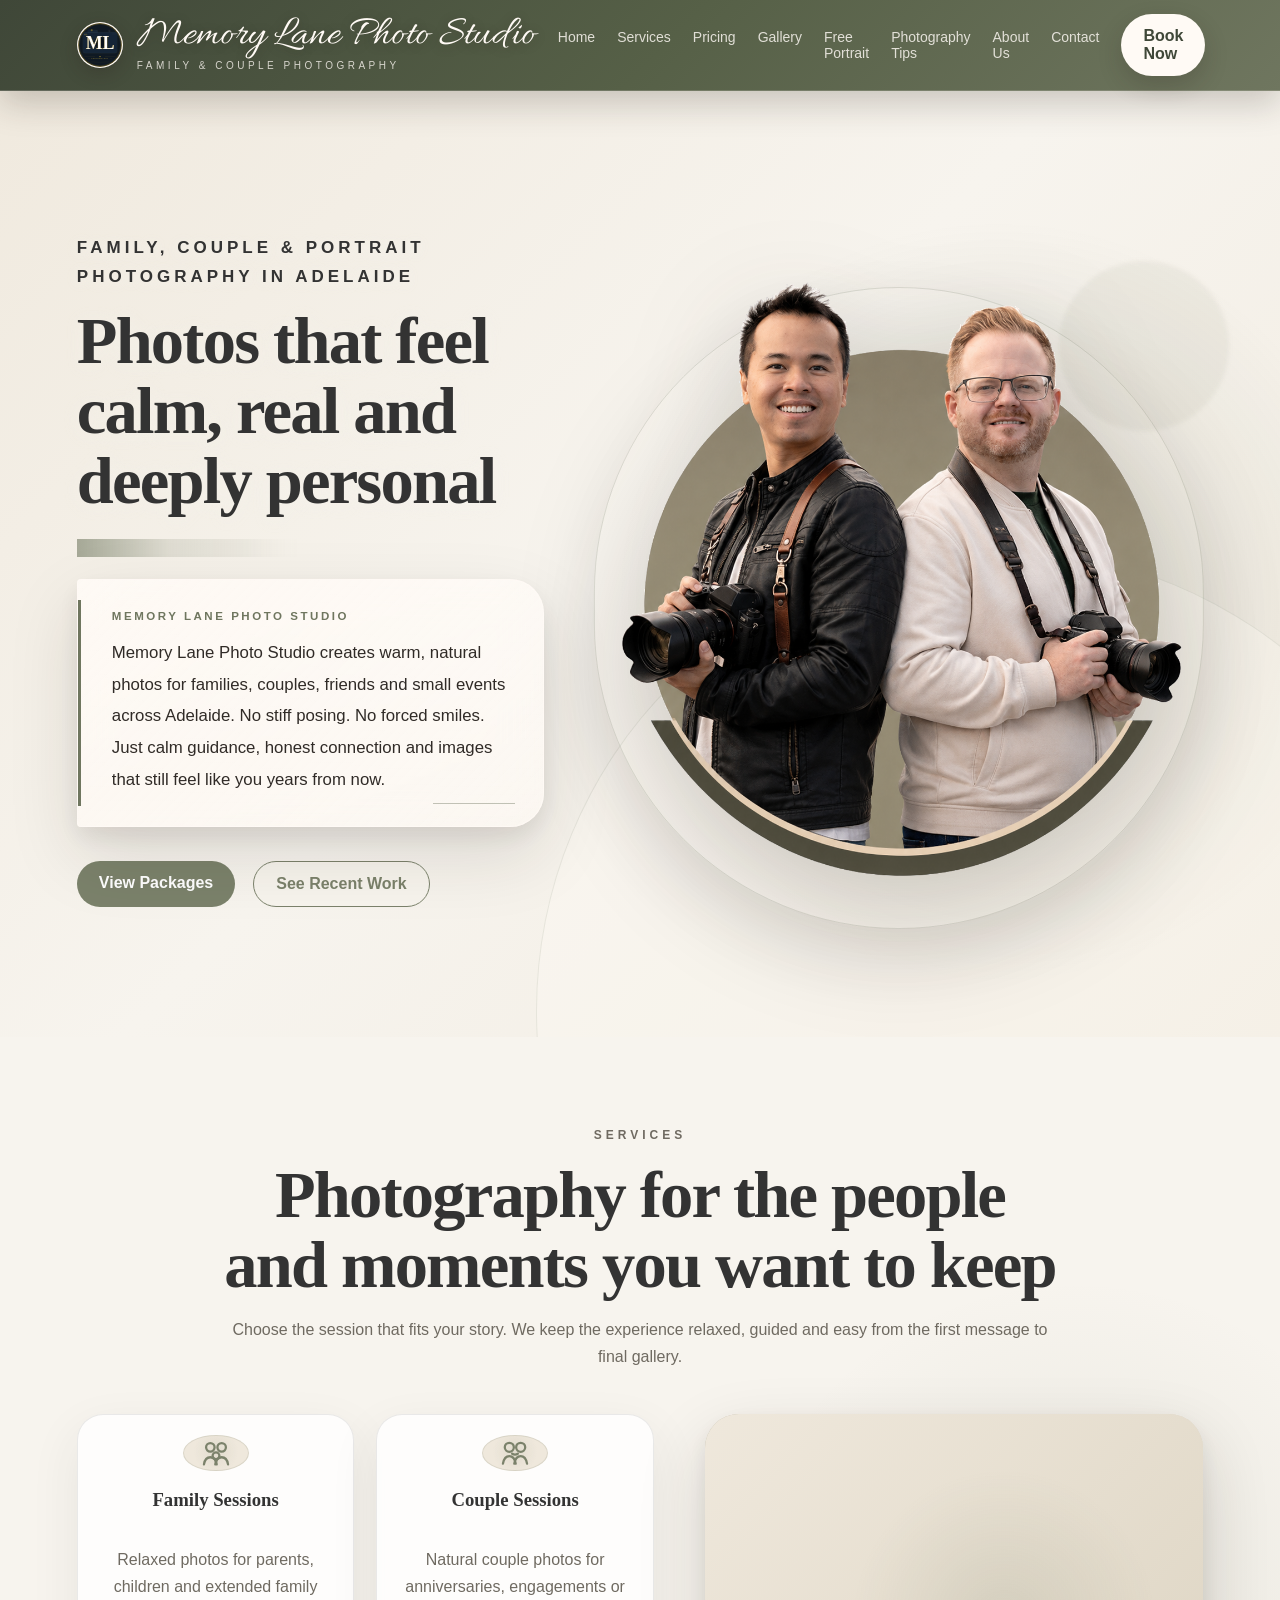
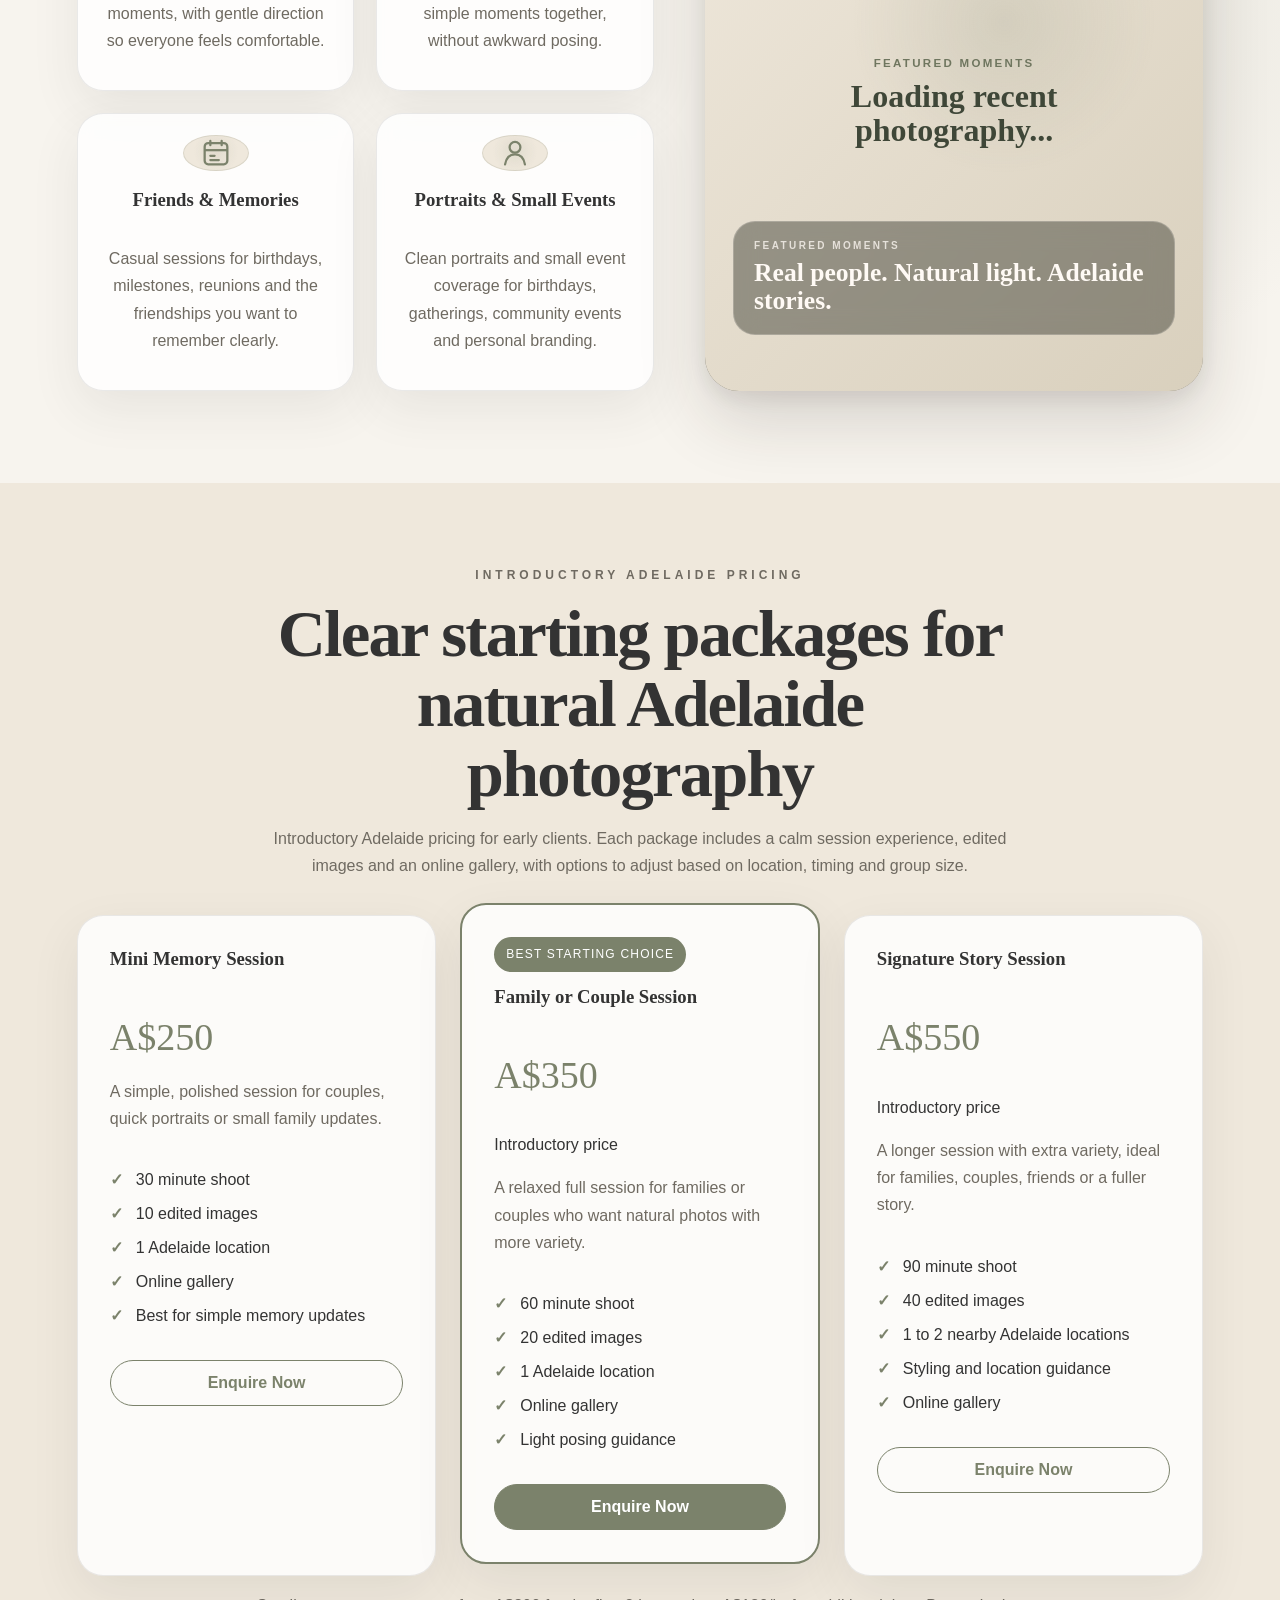
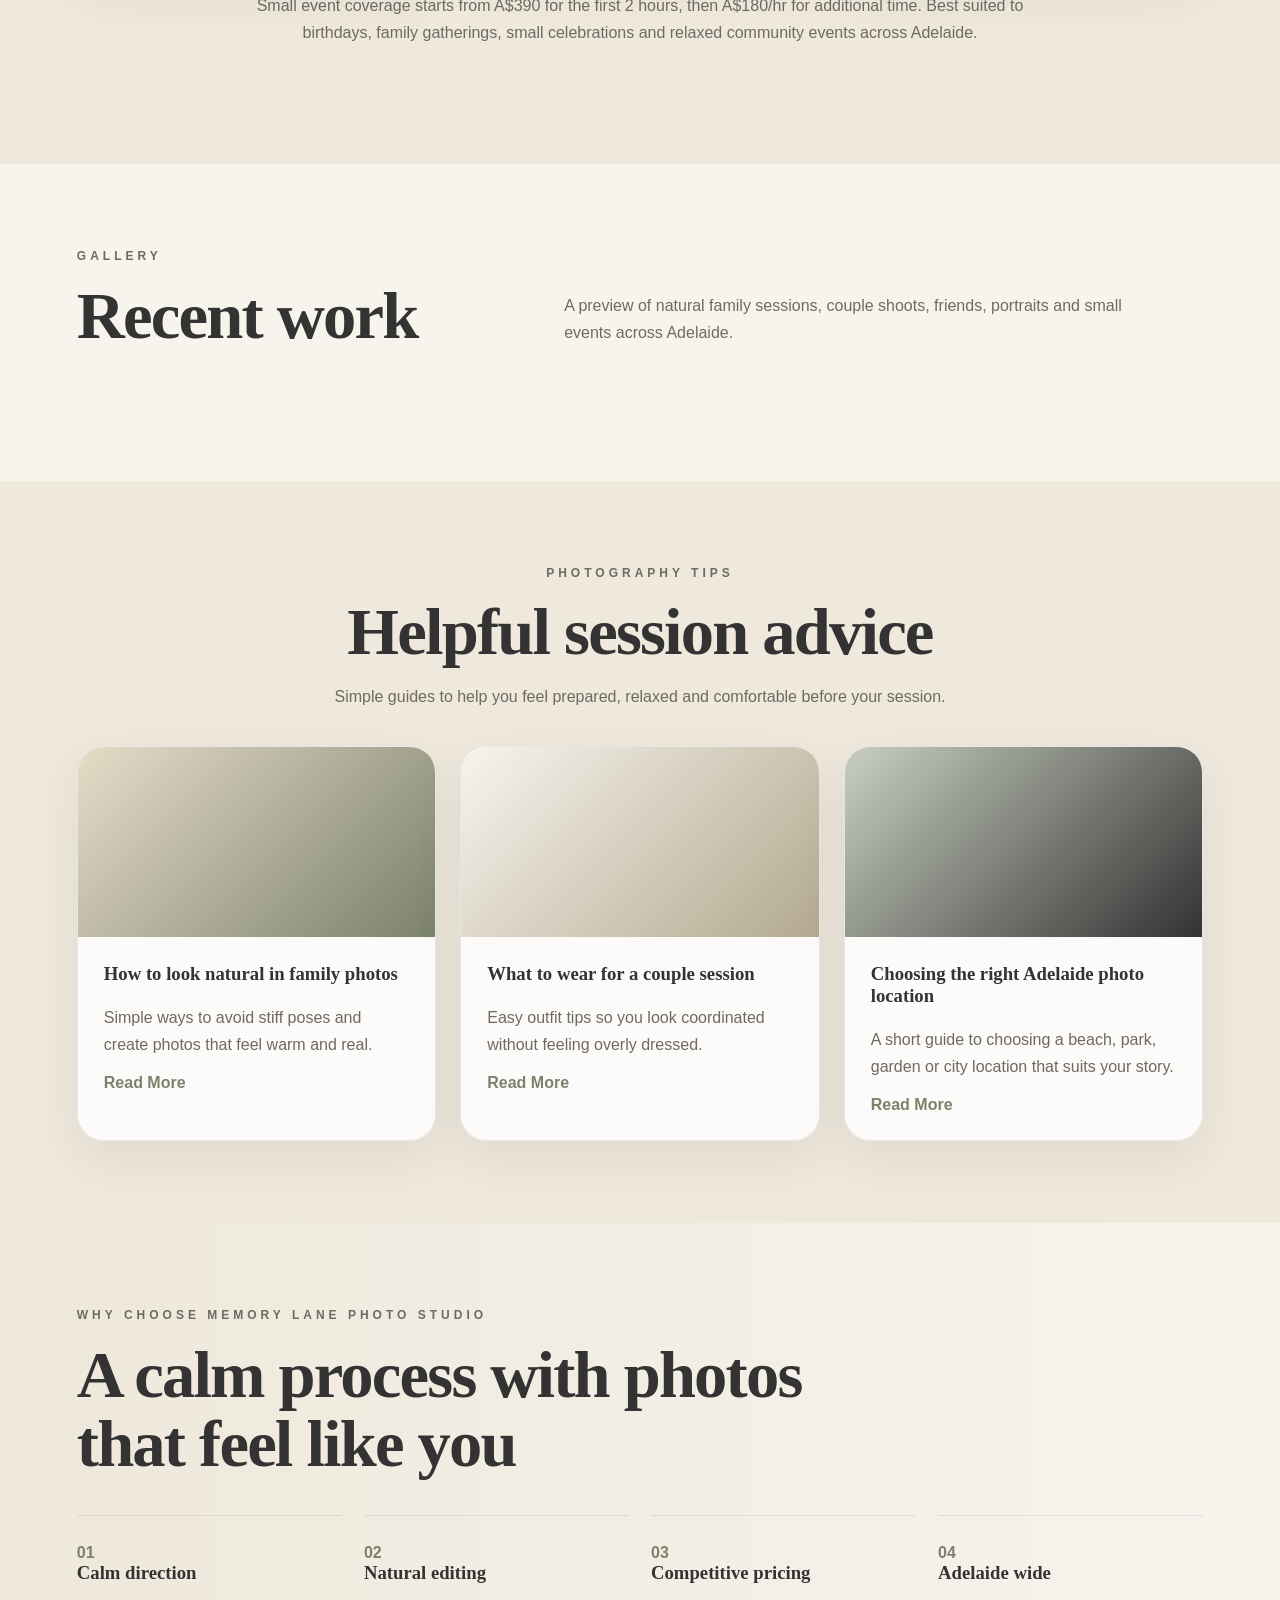
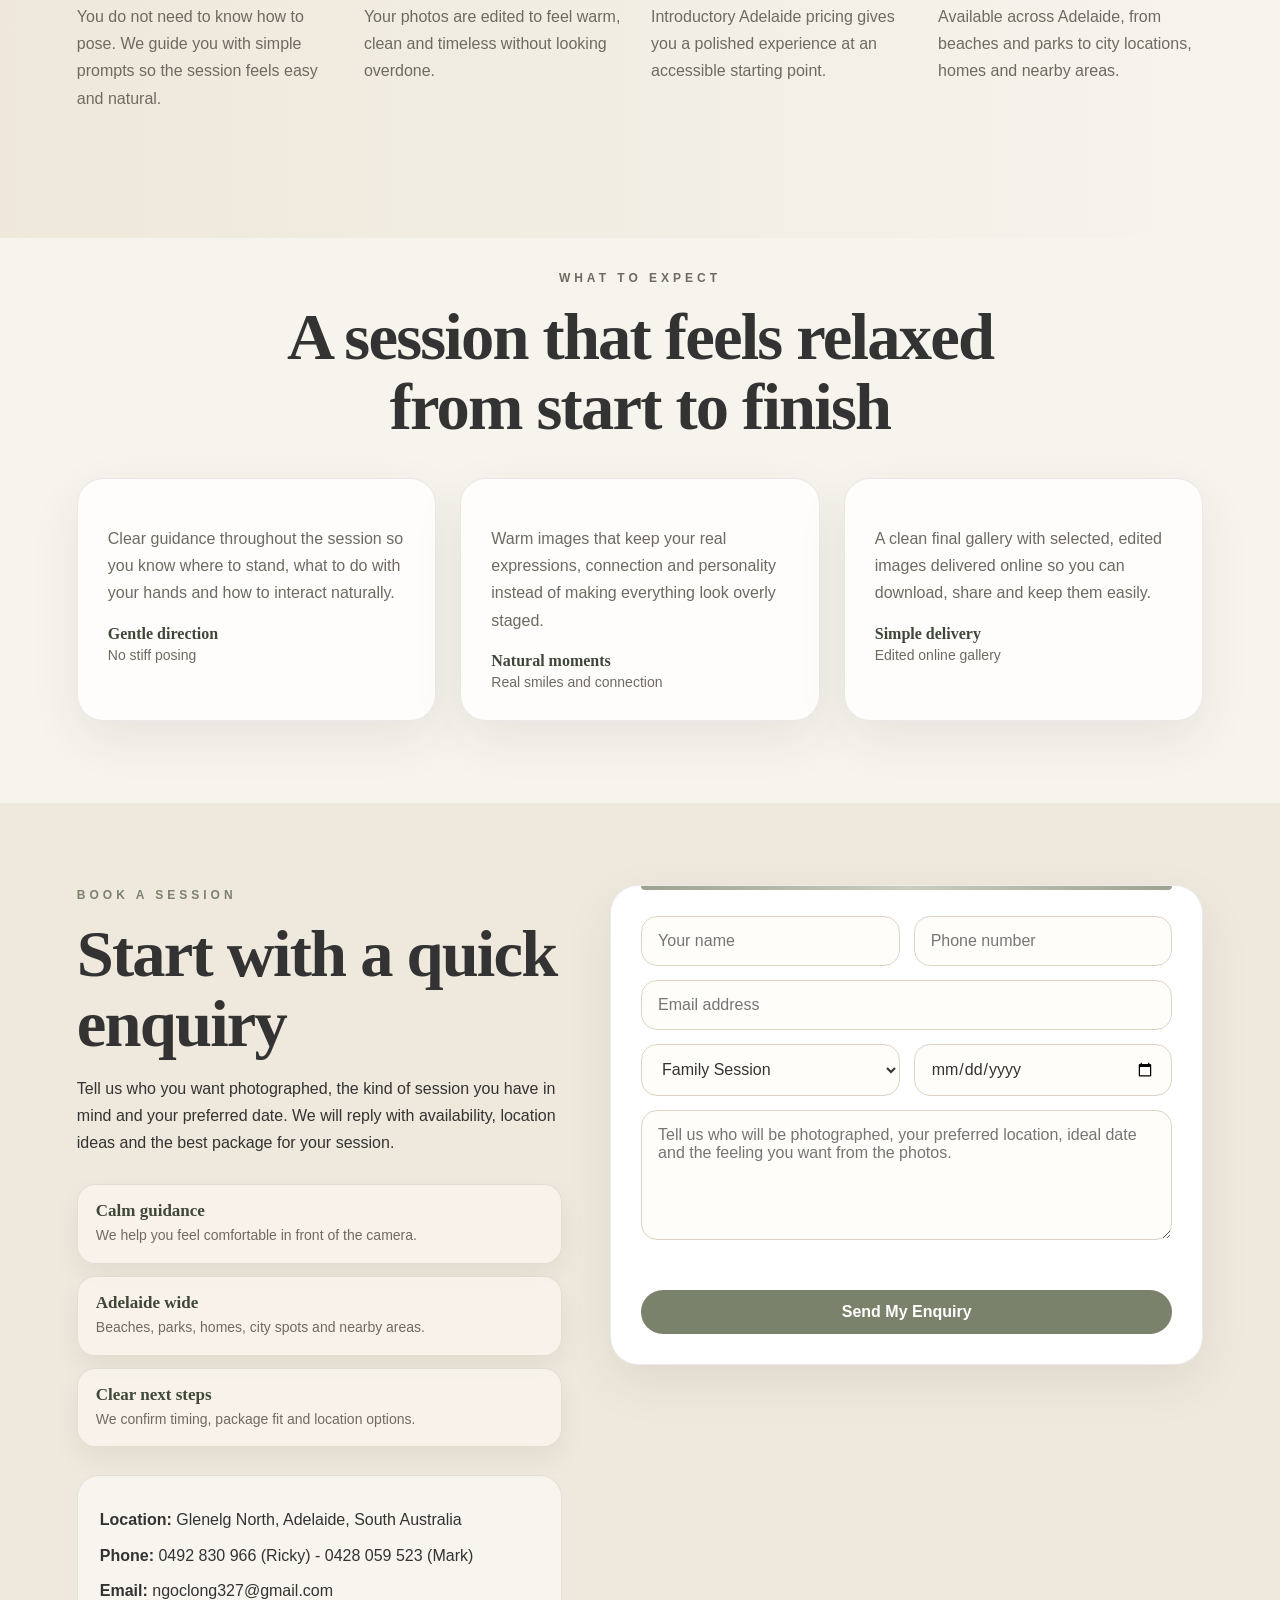
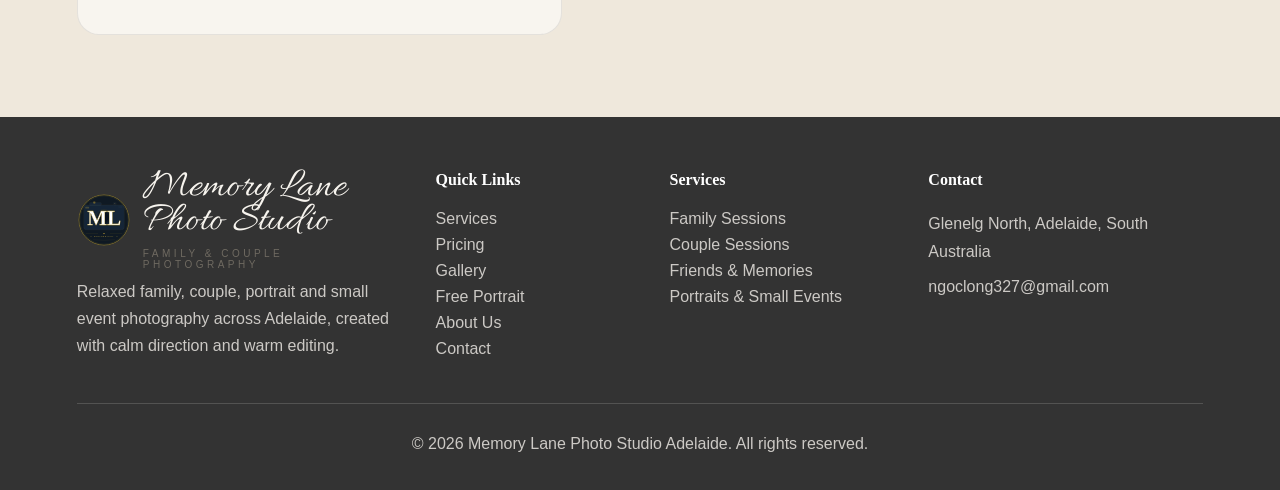
==== index.html @ f37acff5 "Compact free portrait session cards" ====
<!DOCTYPE html>
<html lang="en">
<head>
  <meta charset="UTF-8">
  <meta name="viewport" content="width=device-width, initial-scale=1.0">

  <title>Memory Lane Photo Studio | Family, Couple & Portrait Photography Adelaide</title>
  <meta name="description" content="Memory Lane Photo Studio offers relaxed family, couple, portrait and small event photography across Adelaide, with calm direction, warm editing and clear introductory pricing.">
  <link rel="canonical" href="https://memorylaneadelaide.com/">

  <link rel="icon" type="image/png" href="assets/brand/favicon.png">
  <link rel="apple-touch-icon" href="assets/brand/favicon.png">

  <meta property="og:site_name" content="Memory Lane Photo Studio">
  <meta property="og:title" content="Memory Lane Photo Studio | Family, Couple & Portrait Photography Adelaide">
  <meta property="og:description" content="Relaxed family, couple, portrait and small event photography across Adelaide with calm direction and warm, timeless editing.">
  <meta property="og:type" content="website">
  <meta property="og:url" content="https://memorylaneadelaide.com/">
  <meta property="og:image" content="https://memorylaneadelaide.com/assets/brand/og-image-memory-lane-adelaide.png">
  <meta property="og:image:secure_url" content="https://memorylaneadelaide.com/assets/brand/og-image-memory-lane-adelaide.png">
  <meta property="og:image:type" content="image/png">
  <meta property="og:image:width" content="1200">
  <meta property="og:image:height" content="630">
  <meta property="og:image:alt" content="Memory Lane Photo Studio social preview image">

  <meta name="twitter:card" content="summary_large_image">
  <meta name="twitter:title" content="Memory Lane Photo Studio | Family, Couple & Portrait Photography Adelaide">
  <meta name="twitter:description" content="Relaxed family, couple, portrait and small event photography across Adelaide with calm direction and warm, timeless editing.">
  <meta name="twitter:image" content="https://memorylaneadelaide.com/assets/brand/og-image-memory-lane-adelaide.png">
  <meta name="twitter:image:alt" content="Memory Lane Photo Studio social preview image">


  <script type="application/ld+json">
  {
    "@context": "https://schema.org",
    "@type": "LocalBusiness",
    "name": "Memory Lane Photo Studio",
    "url": "https://memorylaneadelaide.com/",
    "image": "https://memorylaneadelaide.com/assets/brand/og-image-memory-lane-adelaide.png",
    "description": "Relaxed family, couple, portrait and small event photography across Adelaide, South Australia.",
    "areaServed": "Adelaide, South Australia",
    "email": "ngoclong327@gmail.com",
    "telephone": ["+61492830966", "+61428059523"],
    "priceRange": "A$250-A$550"
  }
  </script>

  <link rel="preconnect" href="https://fonts.googleapis.com">
  <link rel="preconnect" href="https://fonts.gstatic.com" crossorigin>
  <link href="https://fonts.googleapis.com/css2?family=Allura&display=swap" rel="stylesheet">
  <link rel="stylesheet" href="css/style.css?v=20260624-free-session-list">
</head>
<body>

  <header class="site-header">
    <a href="#home" class="logo">
      <img class="logo-image" src="assets/logo/ml-logo-icon.svg" alt="Memory Lane Photo Studio logo">
      <div>
        <strong>Memory Lane Photo Studio</strong>
        <span>Family & Couple Photography</span>
      </div>
    </a>

    <nav class="nav-menu" aria-label="Primary navigation">
      <a href="#home">Home</a>
      <a href="#services">Services</a>
      <a href="#pricing">Pricing</a>
      <a href="#gallery">Gallery</a>
      <a href="freeportrait.html">Free Portrait</a>
      <a href="#tips">Photography Tips</a>
      <a href="aboutus.html">About Us</a>
      <a href="#contact">Contact</a>
    </nav>

    <a class="nav-button" href="#contact">Book Now</a>

    <button class="mobile-menu-toggle" type="button" aria-label="Open menu" aria-controls="mobileMenu" aria-expanded="false">
      <span></span>
      <span></span>
      <span></span>
    </button>

    <nav id="mobileMenu" class="mobile-menu-panel" aria-label="Mobile navigation" hidden>
      <a href="#home">Home</a>
      <a href="#services">Services</a>
      <a href="#pricing">Pricing</a>
      <a href="#gallery">Gallery</a>
      <a href="freeportrait.html">Free Portrait</a>
      <a href="#tips">Photography Tips</a>
      <a href="aboutus.html">About Us</a>
      <a href="#contact">Contact / Book Now</a>
    </nav>
  </header>

  <main>
    <section id="home" class="hero hero-static">
      <div class="hero-content">
        <p class="eyebrow">Family, couple & portrait photography in Adelaide</p>
        <h1>Photos that feel calm, real and deeply personal</h1>

        <div class="hero-divider"></div>

        <aside class="hero-editorial-note">
          <span class="hero-editorial-kicker">Memory Lane Photo Studio</span>

          <p>
            Memory Lane Photo Studio creates warm, natural photos for families, couples, friends and small events across Adelaide. No stiff posing. No forced smiles. Just calm guidance, honest connection and images that still feel like you years from now.
          </p>
        </aside>

        <div class="hero-buttons">
          <a href="#pricing" class="primary-button">View Packages</a>
          <a href="#gallery" class="secondary-button">See Recent Work</a>
        </div>
      </div>

      <div class="hero-static-visual" aria-label="Memory Lane Photo Studio photographers">
        <img src="assets/images/hero-photographer-duo.png" alt="Memory Lane Photo Studio photographers in Adelaide">
      </div>
    </section>

    <section id="services" class="section services-section services-showcase-section">
      <div class="section-heading centre services-main-heading">
        <p class="eyebrow">Services</p>
        <h2>Photography for the people and moments you want to keep</h2>
        <p>
          Choose the session that fits your story. We keep the experience relaxed, guided and easy from the first message to final gallery.
        </p>
      </div>

      <div class="services-showcase-layout">
        <div class="card-grid service-card-grid">
          <article class="service-card">
            <div class="icon-circle">👨‍👩‍👧</div>
            <h3>Family Sessions</h3>
            <p>Relaxed photos for parents, children and extended family moments, with gentle direction so everyone feels comfortable.</p>
          </article>

          <article class="service-card">
            <div class="icon-circle">♡</div>
            <h3>Couple Sessions</h3>
            <p>Natural couple photos for anniversaries, engagements or simple moments together, without awkward posing.</p>
          </article>

          <article class="service-card">
            <div class="icon-circle">🤝</div>
            <h3>Friends & Memories</h3>
            <p>Casual sessions for birthdays, milestones, reunions and the friendships you want to remember clearly.</p>
          </article>

          <article class="service-card">
            <div class="icon-circle">👤</div>
            <h3>Portraits & Small Events</h3>
            <p>Clean portraits and small event coverage for birthdays, gatherings, community events and personal branding.</p>
          </article>
        </div>

        <aside class="services-photo-showcase" aria-label="Featured photography slideshow">
          <div id="servicesHeroSlider" class="services-hero-slider" data-services-carousel="true">
            <div class="services-hero-loading">
              <span>Featured Moments</span>
              <strong>Loading recent photography...</strong>
            </div>
          </div>

          <div class="services-showcase-label">
            <span>Featured Moments</span>
            <strong>Real people. Natural light. Adelaide stories.</strong>
          </div>
        </aside>
      </div>
    </section>

    <section id="pricing" class="section section-alt">
      <div class="section-heading centre">
        <p class="eyebrow">Introductory Adelaide pricing</p>
        <h2>Clear starting packages for natural Adelaide photography</h2>
        <p>
          Introductory Adelaide pricing for early clients. Each package includes a calm session experience, edited images and an online gallery, with options to adjust based on location, timing and group size.
        </p>
      </div>

      <div class="card-grid three-columns pricing-grid">
        <article class="price-card">
          <h3>Mini Memory Session</h3>
          <p class="price">A$250</p>
          <p class="price-note">A simple, polished session for couples, quick portraits or small family updates.</p>

          <ul>
            <li>30 minute shoot</li>
            <li>10 edited images</li>
            <li>1 Adelaide location</li>
            <li>Online gallery</li>
            <li>Best for simple memory updates</li>
          </ul>

          <a href="#contact" class="card-button">Enquire Now</a>
        </article>

        <article class="price-card featured">
          <p class="badge">Best Starting Choice</p>
          <h3>Family or Couple Session</h3>
          <p class="price">A$350</p>
          <p class="price-subline">Introductory price</p>
          <p class="price-note">A relaxed full session for families or couples who want natural photos with more variety.</p>

          <ul>
            <li>60 minute shoot</li>
            <li>20 edited images</li>
            <li>1 Adelaide location</li>
            <li>Online gallery</li>
            <li>Light posing guidance</li>
          </ul>

          <a href="#contact" class="card-button filled">Enquire Now</a>
        </article>

        <article class="price-card">
          <h3>Signature Story Session</h3>
          <p class="price">A$550</p>
          <p class="price-subline">Introductory price</p>
          <p class="price-note">A longer session with extra variety, ideal for families, couples, friends or a fuller story.</p>

          <ul>
            <li>90 minute shoot</li>
            <li>40 edited images</li>
            <li>1 to 2 nearby Adelaide locations</li>
            <li>Styling and location guidance</li>
            <li>Online gallery</li>
          </ul>

          <a href="#contact" class="card-button">Enquire Now</a>
        </article>
      </div>

      <div class="section-heading centre pricing-note-block">
        <p>
          Small event coverage starts from A$390 for the first 2 hours, then A$180/hr for additional time. Best suited to birthdays, family gatherings, small celebrations and relaxed community events across Adelaide.
        </p>
      </div>
    </section>

    <section id="gallery" class="section">
      <div class="split-heading">
        <div>
          <p class="eyebrow">Gallery</p>
          <h2>Recent work</h2>
        </div>

        <p>
          A preview of natural family sessions, couple shoots, friends, portraits and small events across Adelaide.
        </p>
      </div>

      <div id="galleryGrid" class="gallery-grid"></div>
    </section>

    <section id="tips" class="section section-alt">
      <div class="section-heading centre">
        <p class="eyebrow">Photography Tips</p>
        <h2>Helpful session advice</h2>
        <p>
          Simple guides to help you feel prepared, relaxed and comfortable before your session.
        </p>
      </div>

      <div id="tipsGrid" class="card-grid three-columns">
        <article class="tip-card">
          <div class="tip-image posing"></div>
          <div class="tip-content">
            <h3>How to look natural in family photos</h3>
            <p>Simple ways to avoid stiff poses and create photos that feel warm and real.</p>
            <a href="#tips">Read More</a>
          </div>
        </article>

        <article class="tip-card">
          <div class="tip-image prep"></div>
          <div class="tip-content">
            <h3>What to wear for a couple session</h3>
            <p>Easy outfit tips so you look coordinated without feeling overly dressed.</p>
            <a href="#tips">Read More</a>
          </div>
        </article>

        <article class="tip-card">
          <div class="tip-image event-tip"></div>
          <div class="tip-content">
            <h3>Choosing the right Adelaide photo location</h3>
            <p>A short guide to choosing a beach, park, garden or city location that suits your story.</p>
            <a href="#tips">Read More</a>
          </div>
        </article>
      </div>
    </section>

    <section id="about" class="section why-section">
      <div class="section-heading">
        <p class="eyebrow">Why Choose Memory Lane Photo Studio</p>
        <h2>A calm process with photos that feel like you</h2>
      </div>

      <div class="why-grid">
        <article>
          <span>01</span>
          <h3>Calm direction</h3>
          <p>You do not need to know how to pose. We guide you with simple prompts so the session feels easy and natural.</p>
        </article>

        <article>
          <span>02</span>
          <h3>Natural editing</h3>
          <p>Your photos are edited to feel warm, clean and timeless without looking overdone.</p>
        </article>

        <article>
          <span>03</span>
          <h3>Competitive pricing</h3>
          <p>Introductory Adelaide pricing gives you a polished experience at an accessible starting point.</p>
        </article>

        <article>
          <span>04</span>
          <h3>Adelaide wide</h3>
          <p>Available across Adelaide, from beaches and parks to city locations, homes and nearby areas.</p>
        </article>
      </div>
    </section>

    <section class="section testimonials-section">
      <div class="section-heading centre">
        <p class="eyebrow">What to expect</p>
        <h2>A session that feels relaxed from start to finish</h2>
      </div>

      <div class="card-grid three-columns">
        <article class="testimonial-card">
          <p>Clear guidance throughout the session so you know where to stand, what to do with your hands and how to interact naturally.</p>
          <strong>Gentle direction</strong>
          <span>No stiff posing</span>
        </article>

        <article class="testimonial-card">
          <p>Warm images that keep your real expressions, connection and personality instead of making everything look overly staged.</p>
          <strong>Natural moments</strong>
          <span>Real smiles and connection</span>
        </article>

        <article class="testimonial-card">
          <p>A clean final gallery with selected, edited images delivered online so you can download, share and keep them easily.</p>
          <strong>Simple delivery</strong>
          <span>Edited online gallery</span>
        </article>
      </div>
    </section>

    <section id="contact" class="section contact-section">
      <div class="contact-copy">
        <p class="eyebrow">Book a session</p>
        <h2>Start with a quick enquiry</h2>
        <p>
          Tell us who you want photographed, the kind of session you have in mind and your preferred date. We will reply with availability, location ideas and the best package for your session.
        </p>

        <div class="contact-highlights" aria-label="Booking highlights">
          <div>
            <strong>Calm guidance</strong>
            <span>We help you feel comfortable in front of the camera.</span>
          </div>

          <div>
            <strong>Adelaide wide</strong>
            <span>Beaches, parks, homes, city spots and nearby areas.</span>
          </div>

          <div>
            <strong>Clear next steps</strong>
            <span>We confirm timing, package fit and location options.</span>
          </div>
        </div>

        <div class="contact-details">
          <p><strong>Location:</strong> Glenelg North, Adelaide, South Australia</p>
          <p><strong>Phone:</strong> 0492 830 966 (Ricky) - 0428 059 523 (Mark)</p>
          <p><strong>Email:</strong> ngoclong327@gmail.com</p>
        </div>
      </div>

      <form class="booking-form">
        <div class="form-row">
          <input type="text" placeholder="Your name">
          <input type="tel" placeholder="Phone number">
        </div>

        <input type="email" placeholder="Email address">

        <div class="form-row">
          <select id="bookingServiceSelect">
            <option>Family Session</option>
            <option>Couple Session</option>
            <option>Friends & Memories</option>
            <option>Portrait Session</option>
            <option>Small Event Coverage</option>
            <option value="Free Portrait Session" data-free-portrait-option disabled>Free Portrait Session (checking availability)</option>
          </select>

          <input type="date">
        </div>

        <textarea placeholder="Tell us who will be photographed, your preferred location, ideal date and the feeling you want from the photos."></textarea>

        <button type="submit">Send My Enquiry</button>
      </form>
    </section>
  </main>

  <footer class="site-footer">
    <div class="footer-grid">
      <div>
        <div class="footer-logo">
          <img class="logo-image footer-logo-image" src="assets/logo/ml-logo-icon.svg" alt="Memory Lane Photo Studio logo">
          <div>
            <strong>Memory Lane Photo Studio</strong>
            <span>Family & Couple Photography</span>
          </div>
        </div>
        <p>Relaxed family, couple, portrait and small event photography across Adelaide, created with calm direction and warm editing.</p>
      </div>

      <div>
        <h4>Quick Links</h4>
        <a href="#services">Services</a>
        <a href="#pricing">Pricing</a>
        <a href="#gallery">Gallery</a>
        <a href="freeportrait.html">Free Portrait</a>
        <a href="aboutus.html">About Us</a>
        <a href="#contact">Contact</a>
      </div>

      <div>
        <h4>Services</h4>
        <a href="#services">Family Sessions</a>
        <a href="#services">Couple Sessions</a>
        <a href="#services">Friends & Memories</a>
        <a href="#services">Portraits & Small Events</a>
      </div>

      <div>
        <h4>Contact</h4>
        <p>Glenelg North, Adelaide, South Australia</p>
        <p>ngoclong327@gmail.com</p>
      </div>
    </div>

    <div class="footer-bottom">
      <p>© 2026 Memory Lane Photo Studio Adelaide. All rights reserved.</p>
    </div>
  </footer>

  <script src="https://cdn.jsdelivr.net/npm/@supabase/supabase-js@2"></script>
  <script src="js/supabase.js?v=20260624-free-session-list"></script>
  <script src="js/main.js?v=20260624-free-session-list"></script>

  <script>
    (function () {
      const header = document.querySelector('.site-header');
      const toggle = document.querySelector('.mobile-menu-toggle');
      const menu = document.querySelector('#mobileMenu');

      if (!header || !toggle || !menu) {
        return;
      }

      function closeMenu() {
        header.classList.remove('mobile-menu-open');
        toggle.setAttribute('aria-expanded', 'false');
        menu.hidden = true;
      }

      function openMenu() {
        header.classList.add('mobile-menu-open');
        toggle.setAttribute('aria-expanded', 'true');
        menu.hidden = false;
      }

      toggle.addEventListener('click', function () {
        const isOpen = toggle.getAttribute('aria-expanded') === 'true';
        if (isOpen) {
          closeMenu();
        } else {
          openMenu();
        }
      });

      menu.querySelectorAll('a').forEach(function (link) {
        link.addEventListener('click', closeMenu);
      });

      document.addEventListener('keydown', function (event) {
        if (event.key === 'Escape') {
          closeMenu();
        }
      });

      document.addEventListener('click', function (event) {
        if (!header.contains(event.target)) {
          closeMenu();
        }
      });
    }());
  </script>
</body>
</html>
---- css/style.css ----
:root {
  --cream: #f7f4ee;
  --cream-dark: #efe8dc;
  --beige: #e6dcc8;
  --sage: #7b826b;
  --sage-dark: #626954;
  --charcoal: #333333;
  --muted: #6f6a61;
  --white: #ffffff;
  --line: rgba(51, 51, 51, 0.1);
  --shadow: 0 18px 50px rgba(51, 51, 51, 0.08);
  --shadow-strong: 0 28px 70px rgba(51, 51, 51, 0.16);
}

* {
  box-sizing: border-box;
}

html {
  scroll-behavior: smooth;
}

body {
  margin: 0;
  font-family: Arial, sans-serif;
  background: var(--cream);
  color: var(--charcoal);
}

a {
  color: inherit;
  text-decoration: none;
}

p {
  line-height: 1.7;
}

.site-header {
  position: sticky;
  top: 0;
  z-index: 30;
  display: flex;
  align-items: center;
  justify-content: space-between;
  gap: 22px;
  padding: 18px 6%;
  background: rgba(247, 244, 238, 0.94);
  backdrop-filter: blur(12px);
  border-bottom: 1px solid var(--line);
}

.logo,
.footer-logo {
  display: flex;
  align-items: center;
  gap: 12px;
}

.logo-mark {
  display: grid;
  place-items: center;
  flex: 0 0 auto;
  width: 48px;
  height: 48px;
  border: 1px solid var(--sage);
  border-radius: 50%;
  color: var(--sage);
  font-family: Georgia, serif;
  font-weight: bold;
  font-size: 18px;
}

.logo strong,
.footer-logo strong {
  display: block;
  font-family: Georgia, serif;
  font-size: 21px;
  letter-spacing: 0.5px;
}

.logo span,
.footer-logo span {
  display: block;
  margin-top: 3px;
  color: var(--muted);
  font-size: 10px;
  letter-spacing: 2px;
  text-transform: uppercase;
}

.nav-menu {
  display: flex;
  gap: 22px;
  color: var(--muted);
  font-size: 14px;
}

.nav-menu a:hover {
  color: var(--sage);
}

.nav-button,
.primary-button,
.booking-form button {
  display: inline-block;
  padding: 13px 22px;
  border-radius: 999px;
  background: var(--sage);
  color: var(--white);
  border: 0;
  cursor: pointer;
  font: inherit;
  font-weight: 700;
}

.nav-button:hover,
.primary-button:hover,
.booking-form button:hover {
  background: var(--sage-dark);
}

.secondary-button,
.card-button {
  display: inline-block;
  padding: 13px 22px;
  border: 1px solid var(--sage);
  border-radius: 999px;
  color: var(--sage);
  font-weight: 700;
}

.card-button {
  margin-top: 12px;
  text-align: center;
}

.card-button.filled {
  background: var(--sage);
  color: var(--white);
}

.hero {
  position: relative;
  display: flex;
  align-items: center;
  min-height: calc(100vh - 84px);
  overflow: hidden;
  padding: 92px 6%;
  background: var(--cream);
}

.hero-slider {
  position: absolute;
  inset: 0;
  z-index: 0;
  overflow: hidden;
}

.hero-slider::before {
  content: "";
  position: absolute;
  inset: 0;
  z-index: 5;
  background:
    linear-gradient(90deg, rgba(247, 244, 238, 0.96) 0%, rgba(247, 244, 238, 0.88) 24%, rgba(247, 244, 238, 0.34) 48%, rgba(247, 244, 238, 0.08) 72%),
    linear-gradient(180deg, rgba(247, 244, 238, 0.35) 0%, rgba(247, 244, 238, 0.05) 42%, rgba(247, 244, 238, 0.8) 100%);
  pointer-events: none;
}

.hero-slide {
  position: absolute;
  inset: 0;
  opacity: 0;
  transform: scale(1.03);
  transition: opacity 900ms ease, transform 1200ms ease;
  z-index: 1;
}

.hero-slide.active {
  opacity: 1;
  transform: scale(1);
  z-index: 2;
}

.hero-slide img {
  display: block;
  width: 100%;
  height: 100%;
  object-fit: cover;
  object-position: center right;
}

.hero-content {
  position: relative;
  z-index: 10;
  max-width: 620px;
}

.eyebrow {
  margin: 0 0 14px;
  color: var(--sage);
  text-transform: uppercase;
  letter-spacing: 4px;
  font-size: 12px;
  font-weight: bold;
}

.hero h1,
.section-heading h2,
.split-heading h2,
.contact-section h2 {
  margin: 12px 0;
  font-family: Georgia, serif;
  font-size: clamp(44px, 5.2vw, 82px);
  line-height: 1.05;
  letter-spacing: -1.8px;
}

.hero-divider {
  width: 230px;
  height: 18px;
  margin: 24px 0 22px;
  background:
    linear-gradient(90deg, rgba(123, 130, 107, 0.65), rgba(123, 130, 107, 0.18) 40%, transparent 100%);
  mask-image: linear-gradient(90deg, black 0%, black 72%, transparent 100%);
}

.hero p {
  max-width: 520px;
  color: var(--charcoal);
  font-size: 17px;
}

.hero-buttons {
  display: flex;
  flex-wrap: wrap;
  gap: 18px;
  margin-top: 32px;
}

.hero .secondary-button {
  background: rgba(247, 244, 238, 0.72);
}

.slider-arrow {
  position: absolute;
  top: 50%;
  z-index: 20;
  display: grid;
  place-items: center;
  width: 48px;
  height: 48px;
  border: 1px solid rgba(247, 244, 238, 0.65);
  border-radius: 50%;
  background: rgba(51, 51, 51, 0.28);
  color: var(--white);
  cursor: pointer;
  font-size: 42px;
  line-height: 1;
  opacity: 0;
  transform: translateY(-50%);
  transition: opacity 220ms ease, background 220ms ease;
}

.hero:hover .slider-arrow {
  opacity: 1;
}

.slider-arrow:hover {
  background: rgba(51, 51, 51, 0.58);
}

.slider-arrow-left {
  left: 28px;
}

.slider-arrow-right {
  right: 28px;
}

.slider-dots {
  position: absolute;
  left: 50%;
  bottom: 30px;
  z-index: 20;
  display: flex;
  gap: 9px;
  transform: translateX(-50%);
}

.slider-dot {
  width: 9px;
  height: 9px;
  padding: 0;
  border: 0;
  border-radius: 50%;
  background: rgba(247, 244, 238, 0.55);
  cursor: pointer;
}

.slider-dot.active {
  width: 24px;
  border-radius: 999px;
  background: var(--white);
}

.section {
  padding: 82px 6%;
}

.services-section {
  margin-top: -42px;
  position: relative;
  z-index: 12;
}

.section-alt {
  background: var(--cream-dark);
}

.section-heading {
  max-width: 780px;
  margin-bottom: 36px;
}

.section-heading.centre {
  margin-inline: auto;
  text-align: center;
}

.section-heading p {
  color: var(--muted);
}

.split-heading {
  display: grid;
  grid-template-columns: 0.7fr 1fr;
  gap: 40px;
  align-items: end;
  margin-bottom: 36px;
}

.split-heading p {
  max-width: 600px;
  color: var(--muted);
}

.card-grid {
  display: grid;
  gap: 24px;
}

.four-columns {
  grid-template-columns: repeat(4, 1fr);
}

.three-columns {
  grid-template-columns: repeat(3, 1fr);
}

.service-card,
.price-card,
.tip-card,
.testimonial-card {
  border: 1px solid var(--line);
  border-radius: 26px;
  background: rgba(255, 255, 255, 0.82);
  box-shadow: var(--shadow);
}

.service-card {
  padding: 30px;
  text-align: center;
  backdrop-filter: blur(10px);
}

.icon-circle {
  display: grid;
  place-items: center;
  width: 62px;
  height: 62px;
  margin: 0 auto 18px;
  border-radius: 50%;
  background: var(--cream-dark);
  font-size: 26px;
}

.service-card h3,
.price-card h3,
.tip-card h3,
.why-grid h3,
.testimonial-card h3 {
  margin-top: 0;
  font-family: Georgia, serif;
}

.service-card p,
.price-note,
.tip-card p,
.why-grid p,
.testimonial-card p {
  color: var(--muted);
}

.price-card {
  position: relative;
  display: flex;
  flex-direction: column;
  padding: 32px;
}

.price-card.featured {
  border: 2px solid var(--sage);
  transform: translateY(-12px);
}

.price {
  margin: 16px 0 8px;
  font-size: 38px;
  font-family: Georgia, serif;
  color: var(--sage);
}

.price-note {
  margin-top: 0;
}

.price-card ul {
  display: grid;
  gap: 10px;
  margin: 20px 0;
  padding: 0;
  list-style: none;
}

.price-card li {
  position: relative;
  padding-left: 26px;
  line-height: 1.5;
}

.price-card li::before {
  content: "✓";
  position: absolute;
  left: 0;
  color: var(--sage);
  font-weight: 700;
}

.badge {
  align-self: flex-start;
  display: inline-block;
  margin: 0 0 14px;
  padding: 7px 12px;
  border-radius: 999px;
  background: var(--sage);
  color: var(--white);
  font-size: 12px;
  text-transform: uppercase;
  letter-spacing: 1.2px;
}

.gallery-grid {
  display: grid;
  grid-template-columns: 1.2fr 0.8fr 0.8fr;
  grid-auto-rows: 230px;
  gap: 18px;
}

.gallery-card {
  position: relative;
  display: flex;
  align-items: flex-end;
  min-height: 220px;
  padding: 22px;
  border-radius: 28px;
  overflow: hidden;
  background: var(--beige);
  box-shadow: var(--shadow);
  cursor: pointer;
}

.gallery-card.large {
  grid-row: span 2;
}

.gallery-card img {
  position: absolute;
  inset: 0;
  z-index: 0;
  display: block;
  width: 100%;
  height: 100%;
  object-fit: cover;
  transition: transform 500ms ease;
}

.gallery-card::before {
  content: "";
  position: absolute;
  inset: 0;
  z-index: 1;
  background: linear-gradient(180deg, transparent 35%, rgba(0, 0, 0, 0.62));
}

.gallery-card-content {
  position: relative;
  z-index: 2;
  display: grid;
  gap: 4px;
}

.gallery-card-content span {
  color: var(--white);
  font-family: Georgia, serif;
  font-size: 30px;
}

.gallery-card-content small {
  color: rgba(255, 255, 255, 0.82);
  font-size: 14px;
}

.gallery-card:hover img {
  transform: scale(1.05);
}

.tip-card {
  overflow: hidden;
}

.tip-image {
  height: 190px;
  background: linear-gradient(135deg, var(--beige), var(--sage));
}

.tip-image.posing {
  background: linear-gradient(135deg, #e6dcc8, #7b826b);
}

.tip-image.prep {
  background: linear-gradient(135deg, #f7f4ee, #b3a98f);
}

.tip-image.event-tip {
  background: linear-gradient(135deg, #c8cfc0, #333333);
}

.tip-content {
  padding: 26px;
}

.tip-content a {
  color: var(--sage);
  font-weight: 700;
}

.why-section {
  background:
    linear-gradient(90deg, rgba(230, 220, 200, 0.5), transparent),
    var(--cream);
}

.why-grid {
  display: grid;
  grid-template-columns: repeat(4, 1fr);
  gap: 22px;
}

.why-grid article {
  padding: 28px 0;
  border-top: 1px solid var(--line);
}

.why-grid span {
  color: var(--sage);
  font-weight: 700;
}

.testimonials-section {
  padding-top: 30px;
}

.testimonial-card {
  padding: 30px;
}

.testimonial-card strong {
  display: block;
  margin-top: 18px;
  font-family: Georgia, serif;
}

.testimonial-card span {
  display: block;
  margin-top: 4px;
  color: var(--muted);
  font-size: 14px;
}

.contact-section {
  display: grid;
  grid-template-columns: 0.9fr 1.1fr;
  gap: 48px;
  align-items: start;
  background: var(--cream-dark);
}

.contact-copy {
  position: sticky;
  top: 120px;
}

.contact-details {
  margin-top: 28px;
  padding: 22px;
  border: 1px solid var(--line);
  border-radius: 22px;
  background: rgba(255, 255, 255, 0.55);
}

.contact-details p {
  margin: 8px 0;
}

.booking-form {
  display: grid;
  gap: 14px;
  padding: 30px;
  border: 1px solid var(--line);
  border-radius: 28px;
  background: var(--white);
  box-shadow: var(--shadow);
}

.form-row {
  display: grid;
  grid-template-columns: 1fr 1fr;
  gap: 14px;
}

.booking-form input,
.booking-form select,
.booking-form textarea {
  width: 100%;
  padding: 15px 16px;
  border: 1px solid #ddd4c5;
  border-radius: 16px;
  background: #fffdf9;
  color: var(--charcoal);
  font: inherit;
}

.booking-form textarea {
  min-height: 130px;
  resize: vertical;
}

.booking-form select option:disabled {
  color: #9b9187;
  background: #f0ece5;
}

.site-footer {
  padding: 54px 6% 24px;
  background: var(--charcoal);
  color: var(--cream);
}

.footer-grid {
  display: grid;
  grid-template-columns: 1.3fr 0.8fr 0.9fr 1.1fr;
  gap: 34px;
}

.site-footer h4 {
  margin-top: 0;
  color: var(--white);
  font-family: Georgia, serif;
}

.site-footer a,
.site-footer p {
  display: block;
  margin: 8px 0;
  color: rgba(247, 244, 238, 0.78);
}

.site-footer .logo-mark {
  border-color: var(--beige);
  color: var(--beige);
}

.footer-bottom {
  margin-top: 36px;
  padding-top: 18px;
  border-top: 1px solid rgba(247, 244, 238, 0.16);
  text-align: center;
}

.modal-open {
  overflow: hidden;
}

.gallery-modal {
  position: fixed;
  inset: 0;
  z-index: 100;
  display: none;
}

.gallery-modal.open {
  display: block;
}

.gallery-modal-backdrop {
  position: absolute;
  inset: 0;
  background: rgba(51, 51, 51, 0.72);
  backdrop-filter: blur(8px);
}

.gallery-modal-panel {
  position: absolute;
  inset: 5%;
  display: flex;
  flex-direction: column;
  overflow: hidden;
  border-radius: 30px;
  background: var(--cream);
  box-shadow: 0 30px 90px rgba(0, 0, 0, 0.3);
}

.gallery-modal-header {
  display: flex;
  align-items: center;
  justify-content: space-between;
  gap: 24px;
  padding: 28px 32px;
  border-bottom: 1px solid var(--line);
}

.gallery-modal-header h2 {
  margin: 0;
  font-family: Georgia, serif;
  font-size: clamp(30px, 4vw, 52px);
  line-height: 1.05;
}

.gallery-modal-close {
  display: grid;
  place-items: center;
  width: 46px;
  height: 46px;
  border: 1px solid var(--line);
  border-radius: 50%;
  background: var(--white);
  color: var(--charcoal);
  cursor: pointer;
  font-size: 32px;
  line-height: 1;
}

.gallery-modal-grid {
  display: grid;
  grid-template-columns: repeat(3, 1fr);
  gap: 18px;
  overflow-y: auto;
  padding: 28px 32px 34px;
}

.gallery-modal-item {
  position: relative;
  min-height: 260px;
  overflow: hidden;
  border-radius: 24px;
  background: var(--beige);
  box-shadow: var(--shadow);
}

.gallery-modal-item img {
  display: block;
  width: 100%;
  height: 100%;
  min-height: 260px;
  object-fit: cover;
  transition: transform 500ms ease;
}

.gallery-modal-item:hover img {
  transform: scale(1.04);
}

@media (max-width: 1150px) {
  .hero {
    min-height: 720px;
  }

  .four-columns,
  .why-grid {
    grid-template-columns: repeat(2, 1fr);
  }

  .three-columns,
  .pricing-grid {
    grid-template-columns: 1fr;
  }

  .price-card.featured {
    transform: none;
  }
}

@media (max-width: 900px) {
  .site-header {
    flex-wrap: wrap;
  }

  .nav-menu {
    order: 3;
    width: 100%;
    overflow-x: auto;
    padding-bottom: 4px;
  }

  .hero {
    min-height: 700px;
    padding: 72px 6%;
  }

  .hero-slider::before {
    background:
      linear-gradient(180deg, rgba(247, 244, 238, 0.96) 0%, rgba(247, 244, 238, 0.82) 38%, rgba(247, 244, 238, 0.25) 72%, rgba(247, 244, 238, 0.88) 100%);
  }

  .hero-slide img {
    object-position: center;
  }

  .hero h1 {
    font-size: clamp(42px, 11vw, 64px);
  }

  .hero:hover .slider-arrow,
  .slider-arrow {
    opacity: 1;
  }

  .contact-section,
  .split-heading {
    grid-template-columns: 1fr;
  }

  .gallery-grid {
    grid-template-columns: 1fr;
    grid-auto-rows: 240px;
  }

  .gallery-card.large {
    grid-row: span 1;
  }

  .contact-copy {
    position: static;
  }

  .footer-grid {
    grid-template-columns: 1fr 1fr;
  }

  .gallery-modal-panel {
    inset: 4%;
    border-radius: 24px;
  }

  .gallery-modal-grid {
    grid-template-columns: repeat(2, 1fr);
    padding: 22px;
  }

  .gallery-modal-item,
  .gallery-modal-item img {
    min-height: 220px;
  }
}

@media (max-width: 620px) {
  .site-header {
    padding: 18px 5%;
  }

  .logo strong {
    font-size: 18px;
  }

  .nav-button {
    width: 100%;
    text-align: center;
  }

  .nav-menu {
    gap: 18px;
    font-size: 13px;
  }

  .hero {
    min-height: 680px;
    padding: 64px 5%;
  }

  .hero h1 {
    font-size: clamp(40px, 13vw, 56px);
  }

  .hero p {
    font-size: 16px;
  }

  .hero-buttons a,
  .card-button {
    width: 100%;
    text-align: center;
  }

  .slider-arrow {
    width: 40px;
    height: 40px;
    font-size: 34px;
  }

  .slider-arrow-left {
    left: 12px;
  }

  .slider-arrow-right {
    right: 12px;
  }

  .section {
    padding: 58px 5%;
  }

  .services-section {
    margin-top: 0;
  }

  .four-columns,
  .why-grid,
  .form-row,
  .footer-grid {
    grid-template-columns: 1fr;
  }

  .service-card,
  .price-card,
  .booking-form,
  .testimonial-card {
    padding: 24px;
  }

  .gallery-modal-panel {
    inset: 0;
    border-radius: 0;
  }

  .gallery-modal-header {
    padding: 22px;
  }

  .gallery-modal-grid {
    grid-template-columns: 1fr;
  }
}
.gallery-modal-grid {
  display: flex !important;
  flex-wrap: wrap;
  align-items: flex-start;
  gap: 18px;
  overflow-y: auto;
  padding: 28px 32px 34px;
}

.gallery-modal-item {
  flex: 0 0 auto;
  width: fit-content;
  height: 260px;
  min-height: 0;
  overflow: hidden;
  border-radius: 24px;
  background: var(--beige);
  box-shadow: var(--shadow);
}

.gallery-modal-item img {
  display: block;
  width: auto;
  height: 100%;
  min-height: 0;
  object-fit: contain;
  transition: transform 500ms ease;
}

.gallery-modal-item:hover img {
  transform: scale(1.03);
}

@media (max-width: 900px) {
  .gallery-modal-grid {
    display: flex !important;
    flex-wrap: wrap;
    gap: 14px;
    padding: 22px;
  }

  .gallery-modal-item {
    height: 220px;
  }
}

@media (max-width: 620px) {
  .gallery-modal-grid {
    display: grid !important;
    grid-template-columns: 1fr;
  }

  .gallery-modal-item {
    width: 100%;
    height: auto;
  }

  .gallery-modal-item img {
    width: 100%;
    height: auto;
    object-fit: contain;
  }
}
.gallery-modal-grid {
  display: grid !important;
  grid-template-columns: repeat(var(--modal-columns, 4), minmax(0, 1fr)) !important;
  gap: 18px;
  overflow-y: auto;
  padding: 28px 32px 34px;
}

.gallery-modal-item {
  position: relative;
  width: 100%;
  height: 230px;
  min-height: 0;
  overflow: hidden;
  border-radius: 24px;
  background: var(--beige);
  box-shadow: var(--shadow);
}

.gallery-modal-item img {
  display: block;
  width: 100%;
  height: 100%;
  min-height: 0;
  object-fit: cover;
  object-position: center;
  transition: transform 500ms ease;
}

.gallery-modal-item:hover img {
  transform: scale(1.04);
}

@media (max-width: 1150px) {
  .gallery-modal-grid {
    grid-template-columns: repeat(3, minmax(0, 1fr)) !important;
  }
}

@media (max-width: 900px) {
  .gallery-modal-grid {
    grid-template-columns: repeat(2, minmax(0, 1fr)) !important;
    gap: 14px;
    padding: 22px;
  }

  .gallery-modal-item {
    height: 220px;
  }
}

@media (max-width: 620px) {
  .gallery-modal-grid {
    grid-template-columns: 1fr !important;
  }

  .gallery-modal-item {
    height: auto;
  }

  .gallery-modal-item img {
    width: 100%;
    height: auto;
    object-fit: contain;
  }
}
.gallery-modal-item {
  cursor: zoom-in;
}

.image-viewer {
  position: fixed;
  inset: 0;
  z-index: 200;
  display: none;
}

.image-viewer.open {
  display: block;
}

.image-viewer-backdrop {
  position: absolute;
  inset: 0;
  background: rgba(20, 20, 20, 0.88);
  backdrop-filter: blur(10px);
}

.image-viewer-panel {
  position: absolute;
  inset: 4%;
  display: grid;
  place-items: center;
}

.image-viewer-panel img {
  display: block;
  max-width: 100%;
  max-height: 100%;
  border-radius: 22px;
  object-fit: contain;
  box-shadow: 0 30px 90px rgba(0, 0, 0, 0.45);
}

.image-viewer-close {
  position: absolute;
  top: 0;
  right: 0;
  z-index: 3;
  display: grid;
  place-items: center;
  width: 48px;
  height: 48px;
  border: 1px solid rgba(247, 244, 238, 0.28);
  border-radius: 50%;
  background: rgba(247, 244, 238, 0.12);
  color: var(--white);
  cursor: pointer;
  font-size: 34px;
  line-height: 1;
}

.image-viewer-arrow {
  position: absolute;
  top: 50%;
  z-index: 3;
  display: grid;
  place-items: center;
  width: 54px;
  height: 54px;
  border: 1px solid rgba(247, 244, 238, 0.28);
  border-radius: 50%;
  background: rgba(247, 244, 238, 0.12);
  color: var(--white);
  cursor: pointer;
  font-size: 46px;
  line-height: 1;
  transform: translateY(-50%);
}

.image-viewer-arrow:hover,
.image-viewer-close:hover {
  background: rgba(247, 244, 238, 0.22);
}

.image-viewer-arrow-left {
  left: 0;
}

.image-viewer-arrow-right {
  right: 0;
}

.image-viewer-counter {
  position: absolute;
  left: 50%;
  bottom: 0;
  z-index: 3;
  padding: 8px 14px;
  border-radius: 999px;
  background: rgba(247, 244, 238, 0.14);
  color: var(--white);
  font-size: 14px;
  transform: translateX(-50%);
}

@media (max-width: 620px) {
  .image-viewer-panel {
    inset: 3%;
  }

  .image-viewer-close {
    top: 8px;
    right: 8px;
    width: 42px;
    height: 42px;
    font-size: 30px;
  }

  .image-viewer-arrow {
    width: 42px;
    height: 42px;
    font-size: 36px;
  }

  .image-viewer-arrow-left {
    left: 8px;
  }

  .image-viewer-arrow-right {
    right: 8px;
  }

  .image-viewer-counter {
    bottom: 8px;
  }
}
.image-viewer {
  position: fixed;
  inset: 0;
  z-index: 200;
  display: none;
  overflow: hidden;
}

.image-viewer.open {
  display: block;
}

.image-viewer-backdrop {
  position: fixed;
  inset: 0;
  background: rgba(20, 20, 20, 0.9);
  backdrop-filter: blur(10px);
}

.image-viewer-panel {
  position: fixed;
  inset: 0;
  display: flex;
  align-items: center;
  justify-content: center;
  width: 100vw;
  height: 100vh;
  padding: 72px 90px 58px;
  overflow: hidden;
}

.image-viewer-panel img {
  display: block;
  width: auto;
  height: auto;
  max-width: calc(100vw - 180px);
  max-height: calc(100vh - 150px);
  border-radius: 22px;
  object-fit: contain;
  box-shadow: 0 30px 90px rgba(0, 0, 0, 0.45);
}

.image-viewer-close {
  position: fixed;
  top: 24px;
  right: 24px;
  z-index: 3;
  display: grid;
  place-items: center;
  width: 48px;
  height: 48px;
  border: 1px solid rgba(247, 244, 238, 0.28);
  border-radius: 50%;
  background: rgba(247, 244, 238, 0.12);
  color: var(--white);
  cursor: pointer;
  font-size: 34px;
  line-height: 1;
}

.image-viewer-arrow {
  position: fixed;
  top: 50%;
  z-index: 3;
  display: grid;
  place-items: center;
  width: 54px;
  height: 54px;
  border: 1px solid rgba(247, 244, 238, 0.28);
  border-radius: 50%;
  background: rgba(247, 244, 238, 0.12);
  color: var(--white);
  cursor: pointer;
  font-size: 46px;
  line-height: 1;
  transform: translateY(-50%);
}

.image-viewer-arrow:hover,
.image-viewer-close:hover {
  background: rgba(247, 244, 238, 0.22);
}

.image-viewer-arrow-left {
  left: 24px;
}

.image-viewer-arrow-right {
  right: 24px;
}

.image-viewer-counter {
  position: fixed;
  left: 50%;
  bottom: 22px;
  z-index: 3;
  padding: 8px 14px;
  border-radius: 999px;
  background: rgba(247, 244, 238, 0.14);
  color: var(--white);
  font-size: 14px;
  transform: translateX(-50%);
}

@media (max-width: 900px) {
  .image-viewer-panel {
    padding: 70px 68px 58px;
  }

  .image-viewer-panel img {
    max-width: calc(100vw - 136px);
    max-height: calc(100vh - 140px);
  }

  .image-viewer-arrow {
    width: 46px;
    height: 46px;
    font-size: 38px;
  }

  .image-viewer-arrow-left {
    left: 14px;
  }

  .image-viewer-arrow-right {
    right: 14px;
  }
}

@media (max-width: 620px) {
  .image-viewer-panel {
    padding: 70px 18px 58px;
  }

  .image-viewer-panel img {
    max-width: calc(100vw - 36px);
    max-height: calc(100vh - 140px);
    border-radius: 16px;
  }

  .image-viewer-close {
    top: 16px;
    right: 16px;
    width: 42px;
    height: 42px;
    font-size: 30px;
  }

  .image-viewer-arrow {
    width: 40px;
    height: 40px;
    font-size: 34px;
    background: rgba(20, 20, 20, 0.35);
  }

  .image-viewer-arrow-left {
    left: 10px;
  }

  .image-viewer-arrow-right {
    right: 10px;
  }

  .image-viewer-counter {
    bottom: 16px;
  }
}
.hero-slider::before {
  background:
    linear-gradient(90deg, rgba(247, 244, 238, 0.98) 0%, rgba(247, 244, 238, 0.92) 26%, rgba(247, 244, 238, 0.48) 50%, rgba(247, 244, 238, 0.12) 76%),
    linear-gradient(180deg, rgba(247, 244, 238, 0.28) 0%, rgba(247, 244, 238, 0.04) 46%, rgba(247, 244, 238, 0.84) 100%);
}

.hero-content {
  padding: 10px 0;
}

.hero-content > p:not(.eyebrow) {
  display: inline-block;
  max-width: 560px;
  margin-top: 8px;
  padding: 16px 20px;
  border: 1px solid rgba(123, 130, 107, 0.16);
  border-left: 4px solid rgba(123, 130, 107, 0.65);
  border-radius: 18px;
  background: rgba(247, 244, 238, 0.72);
  backdrop-filter: blur(10px);
  box-shadow: 0 14px 36px rgba(51, 51, 51, 0.08);
  color: var(--charcoal);
  font-weight: 500;
}

.hero h1 {
  text-shadow: 0 2px 18px rgba(247, 244, 238, 0.45);
}

.hero .eyebrow {
  text-shadow: 0 2px 12px rgba(247, 244, 238, 0.85);
}

@media (max-width: 900px) {
  .hero-slider::before {
    background:
      linear-gradient(180deg, rgba(247, 244, 238, 0.98) 0%, rgba(247, 244, 238, 0.9) 34%, rgba(247, 244, 238, 0.45) 66%, rgba(247, 244, 238, 0.9) 100%);
  }

  .hero-content > p:not(.eyebrow) {
    max-width: 100%;
  }
}

@media (max-width: 620px) {
  .hero-content > p:not(.eyebrow) {
    padding: 14px 16px;
    border-radius: 16px;
    font-size: 15px;
  }
}
.logo-mark {
  position: relative;
  overflow: hidden;
  width: 54px;
  height: 54px;
  border: 1.5px solid var(--sage);
  border-radius: 50%;
  background:
    radial-gradient(circle at 50% 50%, rgba(123, 130, 107, 0.08), transparent 58%),
    rgba(247, 244, 238, 0.72);
  color: var(--sage);
  font-family: Georgia, serif;
  font-size: 17px;
  font-weight: 700;
  letter-spacing: -1px;
}

.logo-mark::before {
  content: "";
  position: absolute;
  inset: 8px;
  border: 1px solid rgba(123, 130, 107, 0.38);
  border-radius: 50%;
}

.logo-mark::after {
  content: "";
  position: absolute;
  right: -8px;
  bottom: 9px;
  width: 34px;
  height: 18px;
  border-bottom: 1.5px solid rgba(123, 130, 107, 0.5);
  border-radius: 50%;
  transform: rotate(-18deg);
}

.icon-circle {
  position: relative;
  display: grid;
  place-items: center;
  width: 66px;
  height: 66px;
  margin: 0 auto 18px;
  border: 1px solid rgba(123, 130, 107, 0.18);
  border-radius: 50%;
  background:
    radial-gradient(circle at 50% 45%, rgba(123, 130, 107, 0.12), transparent 60%),
    var(--cream-dark);
  color: var(--sage);
  font-size: 0;
}

.icon-circle::before {
  content: "";
  width: 34px;
  height: 34px;
  background-repeat: no-repeat;
  background-position: center;
  background-size: contain;
}

.service-card:nth-child(1) .icon-circle::before {
  background-image: url("data:image/svg+xml,%3Csvg width='34' height='34' viewBox='0 0 24 24' fill='none' xmlns='http://www.w3.org/2000/svg'%3E%3Ccircle cx='8' cy='8' r='3' stroke='%237B826B' stroke-width='1.6'/%3E%3Ccircle cx='16' cy='8' r='3' stroke='%237B826B' stroke-width='1.6'/%3E%3Ccircle cx='12' cy='14' r='2.4' stroke='%237B826B' stroke-width='1.6'/%3E%3Cpath d='M3.5 20c.5-3 2.3-5 4.5-5s4 2 4.5 5' stroke='%237B826B' stroke-width='1.6' stroke-linecap='round'/%3E%3Cpath d='M11.5 20c.5-3 2.3-5 4.5-5s4 2 4.5 5' stroke='%237B826B' stroke-width='1.6' stroke-linecap='round'/%3E%3C/svg%3E");
}

.service-card:nth-child(2) .icon-circle::before {
  background-image: url("data:image/svg+xml,%3Csvg width='34' height='34' viewBox='0 0 24 24' fill='none' xmlns='http://www.w3.org/2000/svg'%3E%3Ccircle cx='8' cy='8' r='3.2' stroke='%237B826B' stroke-width='1.6'/%3E%3Ccircle cx='16' cy='8' r='3.2' stroke='%237B826B' stroke-width='1.6'/%3E%3Cpath d='M3.5 19.5c.6-3.4 2.4-5.3 4.5-5.3s3.9 1.9 4.5 5.3' stroke='%237B826B' stroke-width='1.6' stroke-linecap='round'/%3E%3Cpath d='M11.5 19.5c.6-3.4 2.4-5.3 4.5-5.3s3.9 1.9 4.5 5.3' stroke='%237B826B' stroke-width='1.6' stroke-linecap='round'/%3E%3Cpath d='M10 12.5c1.2.8 2.8.8 4 0' stroke='%237B826B' stroke-width='1.6' stroke-linecap='round'/%3E%3C/svg%3E");
}

.service-card:nth-child(3) .icon-circle::before {
  background-image: url("data:image/svg+xml,%3Csvg width='34' height='34' viewBox='0 0 24 24' fill='none' xmlns='http://www.w3.org/2000/svg'%3E%3Crect x='4' y='5' width='16' height='15' rx='2.5' stroke='%237B826B' stroke-width='1.6'/%3E%3Cpath d='M8 3.5v3' stroke='%237B826B' stroke-width='1.6' stroke-linecap='round'/%3E%3Cpath d='M16 3.5v3' stroke='%237B826B' stroke-width='1.6' stroke-linecap='round'/%3E%3Cpath d='M4 10h16' stroke='%237B826B' stroke-width='1.6'/%3E%3Cpath d='M8 14h3M8 17h6' stroke='%237B826B' stroke-width='1.6' stroke-linecap='round'/%3E%3C/svg%3E");
}

.service-card:nth-child(4) .icon-circle::before {
  background-image: url("data:image/svg+xml,%3Csvg width='34' height='34' viewBox='0 0 24 24' fill='none' xmlns='http://www.w3.org/2000/svg'%3E%3Ccircle cx='12' cy='8' r='3.8' stroke='%237B826B' stroke-width='1.6'/%3E%3Cpath d='M5 20c.8-4.5 3.4-7 7-7s6.2 2.5 7 7' stroke='%237B826B' stroke-width='1.6' stroke-linecap='round'/%3E%3C/svg%3E");
}

.service-card {
  transition: transform 240ms ease, box-shadow 240ms ease, border-color 240ms ease;
}

.service-card:hover {
  transform: translateY(-6px);
  border-color: rgba(123, 130, 107, 0.3);
  box-shadow: 0 24px 60px rgba(51, 51, 51, 0.12);
}
.site-header {
  min-height: 76px;
  padding: 14px 6%;
}

.site-header .logo {
  display: flex;
  align-items: center;
  gap: 12px;
  flex: 0 0 auto;
}

.site-header .logo-image {
  display: block !important;
  width: 46px !important;
  height: 46px !important;
  max-width: 46px !important;
  max-height: 46px !important;
  object-fit: contain !important;
  flex: 0 0 46px;
}

.site-header .logo strong {
  display: block;
  font-size: 21px;
  line-height: 1;
}

.site-header .logo span {
  display: block;
  margin-top: 5px;
  font-size: 10px;
  letter-spacing: 3px;
  line-height: 1;
}

.footer-logo .logo-image {
  display: block !important;
  width: 54px !important;
  height: 54px !important;
  max-width: 54px !important;
  max-height: 54px !important;
  object-fit: contain !important;
  flex: 0 0 54px;
}

.logo-mark {
  display: none !important;
}
.site-header .logo strong,
.footer-logo strong {
  font-family: "Allura", cursive;
  font-size: 42px;
  font-weight: 400;
  line-height: 0.82;
  letter-spacing: 0;
}

.site-header .logo span,
.footer-logo span {
  margin-top: 8px;
  letter-spacing: 3.5px;
}

.site-header .logo {
  gap: 14px;
  min-width: 260px;
}

@media (max-width: 900px) {
  .site-header .logo strong,
  .footer-logo strong {
    font-size: 36px;
  }

  .site-header .logo {
    min-width: auto;
  }
}

@media (max-width: 620px) {
  .site-header .logo strong,
  .footer-logo strong {
    font-size: 32px;
  }

  .site-header .logo span,
  .footer-logo span {
    font-size: 9px;
    letter-spacing: 2.5px;
  }
}
.form-message {
  min-height: 22px;
  margin: 0;
  font-size: 14px;
  line-height: 1.5;
}

.form-message.success {
  color: #3f6f4e;
}

.form-message.error {
  color: #9f3a38;
}

.booking-form button:disabled {
  cursor: not-allowed;
  opacity: 0.7;
}
.tip-image.has-thumbnail {
  background-size: contain;
  background-position: center;
  background-repeat: no-repeat;
  background-color: #f2eee6;
}
.tip-image.tip-image-thumbnail {
  height: auto;
  min-height: 0;
  background: #f2eee6;
  overflow: hidden;
}

.tip-image.tip-image-thumbnail img {
  display: block;
  width: 100%;
  height: auto;
}
.post-content-heading {
  margin: 28px 0 12px;
  color: #2d2d2d;
  font-size: 24px;
  line-height: 1.2;
}

.post-content-image {
  margin: 24px 0;
}

.post-content-image img {
  display: block;
  width: 100%;
  height: auto;
  border-radius: 18px;
}

.post-content-image figcaption {
  margin-top: 8px;
  color: #6d6a63;
  font-size: 14px;
  line-height: 1.5;
  text-align: center;
}
.gallery-modal-panel {
  width: min(1180px, calc(100vw - 48px));
  max-height: calc(100vh - 48px);
  overflow: auto;
}

.gallery-modal-header {
  padding: 34px 38px 26px;
}

.gallery-modal-header h2 {
  font-size: clamp(38px, 5vw, 64px);
  line-height: 1;
}

.gallery-modal-grid {
  display: grid !important;
  grid-template-columns: repeat(auto-fill, minmax(220px, 260px)) !important;
  justify-content: center;
  gap: 18px;
  padding: 28px 38px 38px;
}

.gallery-modal-item {
  aspect-ratio: 4 / 3;
  border-radius: 18px;
  overflow: hidden;
  background: #eee8de;
  cursor: pointer;
  box-shadow: 0 12px 28px rgba(42, 31, 24, 0.12);
}

.gallery-modal-item img {
  display: block;
  width: 100%;
  height: 100%;
  object-fit: cover;
  transition: transform 0.25s ease;
}

.gallery-modal-item:hover img {
  transform: scale(1.04);
}

@media (max-width: 760px) {
  .gallery-modal-panel {
    width: calc(100vw - 28px);
    max-height: calc(100vh - 28px);
  }

  .gallery-modal-header {
    padding: 26px 22px 20px;
  }

  .gallery-modal-header h2 {
    font-size: 38px;
  }

  .gallery-modal-grid {
    grid-template-columns: repeat(2, minmax(0, 1fr)) !important;
    gap: 12px;
    padding: 20px 22px 26px;
  }

  .gallery-modal-item {
    border-radius: 14px;
  }
}

@media (max-width: 460px) {
  .gallery-modal-grid {
    grid-template-columns: 1fr !important;
  }
}
.hero-intro-card {
  position: relative;
  max-width: 720px;
  margin: 0 0 34px;
  padding: 26px 30px 26px 34px;
  border-radius: 28px;
  background: rgba(255, 250, 245, 0.78);
  border: 1px solid rgba(132, 138, 113, 0.18);
  box-shadow:
    0 18px 40px rgba(43, 35, 28, 0.10),
    0 4px 14px rgba(43, 35, 28, 0.06);
  backdrop-filter: blur(12px);
  -webkit-backdrop-filter: blur(12px);
  overflow: hidden;
}

.hero-intro-card::before {
  content: "";
  position: absolute;
  top: 22px;
  bottom: 22px;
  left: 0;
  width: 5px;
  border-radius: 0 8px 8px 0;
  background: linear-gradient(180deg, #8b9272 0%, #b9bda8 100%);
}

.hero-intro-card::after {
  content: "";
  position: absolute;
  inset: 0;
  border-radius: 28px;
  pointer-events: none;
  background: linear-gradient(
    135deg,
    rgba(255, 255, 255, 0.24) 0%,
    rgba(255, 255, 255, 0.08) 45%,
    rgba(255, 255, 255, 0) 100%
  );
}

.hero-intro-card p {
  position: relative;
  z-index: 1;
  margin: 0;
  color: #3c342f;
  font-size: 1.08rem;
  line-height: 1.85;
  font-weight: 500;
}

@media (max-width: 900px) {
  .hero-intro-card {
    max-width: 100%;
    padding: 22px 22px 22px 28px;
    border-radius: 22px;
    margin-bottom: 28px;
  }

  .hero-intro-card::before {
    top: 18px;
    bottom: 18px;
  }

  .hero-intro-card p {
    font-size: 1rem;
    line-height: 1.75;
  }
}

@media (max-width: 600px) {
  .hero-intro-card {
    padding: 20px 18px 20px 24px;
    border-radius: 18px;
  }

  .hero-intro-card p {
    font-size: 0.98rem;
    line-height: 1.7;
  }
}
.hero-editorial-note {
  position: relative;
  width: min(650px, 100%);
  margin: 0 0 34px;
  padding: 28px 34px 30px;
  background:
    linear-gradient(135deg, rgba(255, 250, 245, 0.84), rgba(255, 250, 245, 0.58)),
    linear-gradient(180deg, rgba(255, 255, 255, 0.36), rgba(255, 255, 255, 0));
  border: 1px solid rgba(255, 250, 245, 0.72);
  border-radius: 4px 34px 34px 4px;
  box-shadow:
    0 28px 70px rgba(42, 31, 24, 0.13),
    0 10px 24px rgba(42, 31, 24, 0.08);
  backdrop-filter: blur(18px);
  -webkit-backdrop-filter: blur(18px);
}

.hero-editorial-note::before {
  content: "";
  position: absolute;
  top: 20px;
  bottom: 20px;
  left: 0;
  width: 3px;
  background: #6f765f;
}

.hero-editorial-note::after {
  content: "";
  position: absolute;
  right: 28px;
  bottom: 22px;
  width: 82px;
  height: 1px;
  background: rgba(111, 118, 95, 0.42);
}

.hero-editorial-kicker {
  display: block;
  margin-bottom: 12px;
  color: #6f765f;
  font-size: 0.72rem;
  font-weight: 800;
  letter-spacing: 0.22em;
  line-height: 1.4;
  text-transform: uppercase;
}

.hero-content .hero-editorial-note p {
  margin: 0 !important;
  padding: 0 !important;
  max-width: 560px;
  border: 0 !important;
  background: transparent !important;
  box-shadow: none !important;
  color: #302b27;
  font-size: 1.05rem;
  font-weight: 500;
  line-height: 1.9;
}

@media (max-width: 900px) {
  .hero-editorial-note {
    width: 100%;
    padding: 24px 26px 26px;
    border-radius: 4px 26px 26px 4px;
  }

  .hero-content .hero-editorial-note p {
    font-size: 1rem;
    line-height: 1.75;
  }
}

@media (max-width: 600px) {
  .hero-editorial-note {
    padding: 22px 22px 24px;
    border-radius: 4px 22px 22px 4px;
  }

  .hero-editorial-kicker {
    font-size: 0.66rem;
    letter-spacing: 0.18em;
  }
}
.hero-subcopy {
  width: min(620px, 100%);
  margin: 0 0 34px;
  padding: 0 0 0 22px;
  border-left: 2px solid rgba(111, 118, 95, 0.72);
}

.hero-content .hero-subcopy p {
  margin: 0;
  max-width: 590px;
  padding: 0;
  border: 0;
  background: transparent;
  box-shadow: none;
  color: #302d29;
  font-size: 1.08rem;
  font-weight: 500;
  line-height: 1.85;
  letter-spacing: 0.01em;
}

.hero-subcopy-tags {
  display: flex;
  flex-wrap: wrap;
  gap: 10px;
  margin-top: 18px;
}

.hero-subcopy-tags span {
  display: inline-flex;
  align-items: center;
  min-height: 34px;
  padding: 0 15px;
  border: 1px solid rgba(111, 118, 95, 0.34);
  border-radius: 999px;
  background: rgba(255, 250, 245, 0.34);
  color: #5f6653;
  font-size: 0.76rem;
  font-weight: 800;
  letter-spacing: 0.14em;
  text-transform: uppercase;
  backdrop-filter: blur(10px);
  -webkit-backdrop-filter: blur(10px);
}

@media (max-width: 900px) {
  .hero-subcopy {
    margin-bottom: 30px;
    padding-left: 18px;
  }

  .hero-content .hero-subcopy p {
    font-size: 1rem;
    line-height: 1.75;
  }

  .hero-subcopy-tags span {
    min-height: 32px;
    padding: 0 13px;
    font-size: 0.7rem;
  }
}

@media (max-width: 600px) {
  .hero-subcopy {
    padding-left: 16px;
  }

  .hero-subcopy-tags {
    gap: 8px;
    margin-top: 15px;
  }
}
@media (max-width: 760px) {
  .site-header {
    position: relative;
    display: grid;
    grid-template-columns: 1fr;
    gap: 14px;
    padding: 18px 22px 16px;
    background: rgba(255, 250, 245, 0.96);
    border-bottom: 1px solid rgba(93, 68, 54, 0.08);
  }

  .logo {
    justify-content: center;
    gap: 12px;
  }

  .logo-image {
    width: 54px;
    height: 54px;
  }

  .logo strong {
    font-size: 34px;
    line-height: 0.9;
  }

  .logo span {
    margin-top: 6px;
    font-size: 10px;
    letter-spacing: 0.28em;
  }

  .nav-button {
    width: 100%;
    min-height: 46px;
    display: inline-flex;
    justify-content: center;
    align-items: center;
    order: 2;
    border-radius: 999px;
    font-size: 15px;
  }

  .nav-menu {
    order: 3;
    width: 100%;
    display: flex;
    gap: 18px;
    overflow-x: auto;
    padding: 4px 0 2px;
    white-space: nowrap;
    scrollbar-width: none;
  }

  .nav-menu::-webkit-scrollbar {
    display: none;
  }

  .nav-menu a {
    flex: 0 0 auto;
    font-size: 13px;
  }

  .hero {
    min-height: calc(100svh - 178px);
    padding: 54px 22px 34px;
    align-items: flex-start;
  }

  .hero::before {
    background:
      linear-gradient(
        90deg,
        rgba(255, 250, 245, 0.96) 0%,
        rgba(255, 250, 245, 0.88) 42%,
        rgba(255, 250, 245, 0.54) 100%
      );
  }

  .hero-slide img {
    object-position: 58% center;
    filter: saturate(0.88) contrast(0.95);
  }

  .hero-content {
    width: 100%;
    max-width: 100%;
  }

  .hero-content .eyebrow {
    max-width: 320px;
    margin-bottom: 24px;
    font-size: 13px;
    line-height: 1.7;
    letter-spacing: 0.32em;
  }

  .hero-content h1 {
    max-width: 390px;
    font-size: clamp(48px, 15vw, 68px);
    line-height: 0.94;
    letter-spacing: -0.04em;
  }

  .hero-divider {
    width: 92px;
    height: 8px;
    margin: 26px 0 26px;
    background: rgba(111, 118, 95, 0.45);
  }

  .hero-subcopy {
    width: 100%;
    max-width: 380px;
    margin: 0 0 28px;
    padding: 0 0 0 16px;
    border-left: 2px solid rgba(111, 118, 95, 0.78);
  }

  .hero-content .hero-subcopy p {
    color: #2f2b27;
    font-size: 15px;
    line-height: 1.75;
    font-weight: 500;
  }

  .hero-subcopy-tags {
    gap: 8px;
    margin-top: 16px;
  }

  .hero-subcopy-tags span {
    min-height: 30px;
    padding: 0 12px;
    background: rgba(255, 250, 245, 0.58);
    border-color: rgba(111, 118, 95, 0.32);
    font-size: 10px;
    letter-spacing: 0.16em;
  }

  .hero-buttons {
    display: grid;
    grid-template-columns: 1fr;
    gap: 12px;
    width: 100%;
    max-width: 380px;
  }

  .primary-button,
  .secondary-button {
    width: 100%;
    justify-content: center;
    min-height: 48px;
    font-size: 15px;
  }

  .slider-arrow {
    display: none;
  }

  .slider-dots {
    bottom: 16px;
  }
}
@media (max-width: 390px) {
  .site-header {
    padding: 16px 18px 14px;
  }

  .logo strong {
    font-size: 30px;
  }

  .logo-image {
    width: 48px;
    height: 48px;
  }

  .hero {
    padding: 42px 20px 32px;
    min-height: calc(100svh - 170px);
  }

  .hero-content h1 {
    font-size: clamp(44px, 14vw, 58px);
  }

  .hero-content .eyebrow {
    font-size: 12px;
    letter-spacing: 0.28em;
  }

  .hero-content .hero-subcopy p {
    font-size: 14px;
    line-height: 1.7;
  }
}
@media (max-width: 760px) {
  .site-header {
    position: relative !important;
    display: grid !important;
    grid-template-columns: 1fr auto !important;
    align-items: center !important;
    gap: 14px !important;
    padding: 14px 18px !important;
    background: #fffaf5 !important;
    border-bottom: 1px solid rgba(93, 68, 54, 0.08) !important;
  }

  .logo {
    justify-content: flex-start !important;
    gap: 10px !important;
    min-width: 0 !important;
  }

  .logo-image {
    width: 44px !important;
    height: 44px !important;
    flex: 0 0 auto !important;
  }

  .logo strong {
    font-size: 29px !important;
    line-height: 0.9 !important;
    white-space: nowrap !important;
  }

  .logo span {
    margin-top: 5px !important;
    font-size: 8px !important;
    letter-spacing: 0.22em !important;
    white-space: nowrap !important;
  }

  .nav-menu {
    display: none !important;
  }

  .nav-button {
    width: auto !important;
    min-height: 40px !important;
    padding: 0 18px !important;
    display: inline-flex !important;
    align-items: center !important;
    justify-content: center !important;
    border-radius: 999px !important;
    font-size: 13px !important;
    white-space: nowrap !important;
  }

  .hero {
    display: flex !important;
    flex-direction: column-reverse !important;
    min-height: auto !important;
    padding: 0 20px 46px !important;
    background: #fffaf5 !important;
    overflow: hidden !important;
  }

  .hero::before {
    display: none !important;
  }

  .hero-slider {
    position: relative !important;
    inset: auto !important;
    width: 100% !important;
    height: 280px !important;
    margin: 28px 0 0 !important;
    border-radius: 28px !important;
    overflow: hidden !important;
    box-shadow:
      0 22px 50px rgba(42, 31, 24, 0.18),
      0 8px 20px rgba(42, 31, 24, 0.10) !important;
  }

  .hero-slider::after {
    content: "" !important;
    position: absolute !important;
    inset: 0 !important;
    pointer-events: none !important;
    background:
      linear-gradient(
        180deg,
        rgba(0, 0, 0, 0.06) 0%,
        rgba(0, 0, 0, 0.10) 100%
      ) !important;
    z-index: 2 !important;
  }

  .hero-slide {
    position: absolute !important;
    inset: 0 !important;
  }

  .hero-slide img {
    width: 100% !important;
    height: 100% !important;
    object-fit: cover !important;
    object-position: center center !important;
    filter: none !important;
  }

  .slider-arrow {
    display: none !important;
  }

  .slider-dots {
    bottom: 14px !important;
    z-index: 4 !important;
  }

  .hero-content {
    position: relative !important;
    z-index: 3 !important;
    width: 100% !important;
    max-width: none !important;
    padding: 44px 0 0 !important;
  }

  .hero-content .eyebrow {
    max-width: 330px !important;
    margin: 0 0 18px !important;
    color: #69705d !important;
    font-size: 11px !important;
    line-height: 1.7 !important;
    letter-spacing: 0.28em !important;
  }

  .hero-content h1 {
    max-width: 380px !important;
    margin: 0 !important;
    color: #2d2d2b !important;
    font-size: clamp(42px, 13vw, 58px) !important;
    line-height: 0.96 !important;
    letter-spacing: -0.045em !important;
  }

  .hero-divider {
    width: 72px !important;
    height: 5px !important;
    margin: 24px 0 22px !important;
    background: #7b826b !important;
    opacity: 0.65 !important;
  }

  .hero-subcopy,
  .hero-editorial-note {
    width: 100% !important;
    max-width: 370px !important;
    margin: 0 0 28px !important;
    padding: 0 !important;
    border: 0 !important;
    background: transparent !important;
    box-shadow: none !important;
    backdrop-filter: none !important;
    -webkit-backdrop-filter: none !important;
  }

  .hero-subcopy::before,
  .hero-subcopy::after,
  .hero-editorial-note::before,
  .hero-editorial-note::after {
    display: none !important;
  }

  .hero-content .hero-subcopy p,
  .hero-content .hero-editorial-note p {
    margin: 0 !important;
    padding: 0 !important;
    max-width: 360px !important;
    color: #4c4741 !important;
    font-size: 15px !important;
    font-weight: 500 !important;
    line-height: 1.75 !important;
    background: transparent !important;
    border: 0 !important;
    box-shadow: none !important;
  }

  .hero-editorial-kicker {
    display: none !important;
  }

  .hero-subcopy-tags {
    display: flex !important;
    flex-wrap: wrap !important;
    gap: 8px !important;
    margin-top: 18px !important;
  }

  .hero-subcopy-tags span {
    min-height: 30px !important;
    padding: 0 12px !important;
    border-radius: 999px !important;
    border: 1px solid rgba(111, 118, 95, 0.25) !important;
    background: rgba(123, 130, 107, 0.10) !important;
    color: #5f6653 !important;
    font-size: 10px !important;
    font-weight: 800 !important;
    letter-spacing: 0.14em !important;
  }

  .hero-buttons {
    display: grid !important;
    grid-template-columns: 1fr !important;
    gap: 12px !important;
    width: 100% !important;
    max-width: 370px !important;
  }

  .primary-button,
  .secondary-button {
    width: 100% !important;
    min-height: 50px !important;
    justify-content: center !important;
    font-size: 15px !important;
  }

  .secondary-button {
    background: transparent !important;
  }
}

@media (max-width: 390px) {
  .site-header {
    padding: 12px 14px !important;
  }

  .logo-image {
    width: 40px !important;
    height: 40px !important;
  }

  .logo strong {
    font-size: 25px !important;
  }

  .logo span {
    font-size: 7px !important;
    letter-spacing: 0.18em !important;
  }

  .nav-button {
    min-height: 38px !important;
    padding: 0 14px !important;
    font-size: 12px !important;
  }

  .hero {
    padding: 0 16px 40px !important;
  }

  .hero-content {
    padding-top: 36px !important;
  }

  .hero-content h1 {
    font-size: clamp(39px, 12.5vw, 52px) !important;
  }

  .hero-slider {
    height: 250px !important;
    border-radius: 24px !important;
  }
}
@media (max-width: 760px) {
  .hero-content {
    padding-top: 32px !important;
  }

  .hero-content .eyebrow {
    margin-bottom: 14px !important;
  }

  .hero-content h1 {
    max-width: 360px !important;
    font-size: clamp(40px, 12vw, 54px) !important;
    line-height: 0.98 !important;
  }

  .hero-divider {
    margin: 22px 0 20px !important;
  }

  .hero-subcopy {
    margin-bottom: 24px !important;
  }

  .hero-buttons {
    gap: 10px !important;
  }

  .hero-slider {
    margin-top: 24px !important;
    height: 300px !important;
  }

  .hero-slide img {
    opacity: 1 !important;
    filter: saturate(1.02) contrast(1.02) !important;
  }
}

@media (max-width: 390px) {
  .hero-content {
    padding-top: 28px !important;
  }

  .hero-content h1 {
    font-size: clamp(37px, 11.5vw, 49px) !important;
  }

  .hero-slider {
    height: 270px !important;
  }
}
@media (max-width: 760px) {
  .hero-slider::before,
  .hero-slider::after {
    display: none !important;
    content: none !important;
    background: none !important;
  }

  .hero-slider {
    position: relative !important;
    inset: auto !important;
    width: 100% !important;
    height: 300px !important;
    margin: 24px 0 0 !important;
    border: 1px solid rgba(93, 68, 54, 0.08) !important;
    border-radius: 28px !important;
    overflow: hidden !important;
    background: #f4efe8 !important;
    box-shadow:
      0 18px 40px rgba(42, 31, 24, 0.12),
      0 6px 18px rgba(42, 31, 24, 0.08) !important;
  }

  .hero-slide {
    position: absolute !important;
    inset: 0 !important;
    opacity: 0 !important;
    transform: none !important;
    transition: opacity 700ms ease !important;
  }

  .hero-slide.active {
    opacity: 1 !important;
    transform: none !important;
  }

  .hero-slide img {
    display: block !important;
    width: 100% !important;
    height: 100% !important;
    object-fit: cover !important;
    object-position: center center !important;
    opacity: 1 !important;
    filter: none !important;
    transform: none !important;
  }

  .slider-dots {
    bottom: 14px !important;
    z-index: 6 !important;
  }

  .slider-dot {
    width: 8px !important;
    height: 8px !important;
    background: rgba(255, 250, 245, 0.72) !important;
    box-shadow: 0 1px 6px rgba(42, 31, 24, 0.22) !important;
  }

  .slider-dot.active {
    width: 24px !important;
    background: #fffaf5 !important;
  }
}

@media (max-width: 390px) {
  .hero-slider {
    height: 270px !important;
    border-radius: 24px !important;
  }
}
/* =========================================================
   FINAL MOBILE POLISH OVERRIDES
   Keep this block at the very end of the file.
   ========================================================= */

@media (max-width: 760px) {
  body .section {
    padding: 44px 20px !important;
  }

  body #pricing.section {
    padding-top: 42px !important;
    padding-bottom: 46px !important;
  }

  body #pricing .section-heading.centre {
    max-width: 340px !important;
    margin-bottom: 24px !important;
  }

  body #pricing .section-heading .eyebrow {
    margin-bottom: 10px !important;
    color: #777164 !important;
    font-size: 10px !important;
    line-height: 1.4 !important;
    letter-spacing: 0.30em !important;
  }

  body #pricing .section-heading h2 {
    max-width: 330px !important;
    margin: 0 auto 16px !important;
    color: #2d2d2b !important;
    font-size: clamp(31px, 8.3vw, 37px) !important;
    line-height: 1.08 !important;
    letter-spacing: -0.035em !important;
  }

  body #pricing .section-heading p {
    max-width: 330px !important;
    margin: 0 auto !important;
    color: #6b655d !important;
    font-size: 14px !important;
    line-height: 1.6 !important;
  }

  body #pricing .pricing-grid {
    gap: 16px !important;
  }

  body #pricing .price-card {
    padding: 24px 22px !important;
    border-radius: 22px !important;
    box-shadow: 0 14px 34px rgba(42, 31, 24, 0.08) !important;
  }

  body #pricing .price-card h3 {
    margin: 0 0 16px !important;
    font-size: 20px !important;
    line-height: 1.25 !important;
  }

  body #pricing .price {
    margin: 0 0 12px !important;
    font-size: 34px !important;
    line-height: 1.05 !important;
  }

  body #pricing .price-note {
    margin: 0 !important;
    font-size: 14px !important;
    line-height: 1.58 !important;
  }

  body #pricing .price-card ul {
    gap: 8px !important;
    margin: 18px 0 20px !important;
  }

  body #pricing .price-card li {
    padding-left: 24px !important;
    font-size: 14px !important;
    line-height: 1.45 !important;
  }

  body #pricing .price-card .card-button {
    min-height: 46px !important;
    margin-top: 8px !important;
    display: inline-flex !important;
    align-items: center !important;
    justify-content: center !important;
    width: 100% !important;
    font-size: 14px !important;
  }

  body #pricing .pricing-note-block {
    margin-top: 20px !important;
  }

  body #pricing .pricing-note-block p {
    font-size: 13px !important;
    line-height: 1.55 !important;
  }

  body #gallery.section {
    padding-top: 46px !important;
    padding-bottom: 48px !important;
  }

  body #gallery .split-heading {
    display: grid !important;
    grid-template-columns: 1fr !important;
    gap: 12px !important;
    margin-bottom: 24px !important;
  }

  body #gallery .split-heading .eyebrow {
    margin-bottom: 10px !important;
    color: #777164 !important;
    font-size: 10px !important;
    letter-spacing: 0.30em !important;
  }

  body #gallery .split-heading h2 {
    margin: 0 !important;
    font-size: clamp(34px, 9vw, 42px) !important;
    line-height: 1.05 !important;
    letter-spacing: -0.035em !important;
  }

  body #gallery .split-heading p {
    max-width: 330px !important;
    margin: 0 !important;
    font-size: 14px !important;
    line-height: 1.6 !important;
  }

  body #gallery .gallery-grid {
    display: grid !important;
    grid-template-columns: 1fr !important;
    gap: 14px !important;
    grid-auto-rows: auto !important;
  }

  body #gallery .gallery-card,
  body #gallery .gallery-card.large {
    min-height: 210px !important;
    height: 210px !important;
    grid-row: auto !important;
    border-radius: 22px !important;
    padding: 20px !important;
  }

  body #gallery .gallery-card-content span {
    font-size: 27px !important;
    line-height: 1 !important;
  }

  body #gallery .gallery-card-content small {
    font-size: 13px !important;
  }
}

@media (max-width: 390px) {
  body .section {
    padding: 40px 18px !important;
  }

  body #pricing .section-heading h2 {
    font-size: clamp(29px, 8vw, 34px) !important;
  }

  body #pricing .price-card {
    padding: 22px 20px !important;
  }

  body #pricing .price {
    font-size: 32px !important;
  }

  body #gallery .gallery-card,
  body #gallery .gallery-card.large {
    height: 200px !important;
    min-height: 200px !important;
  }
}
@media (max-width: 760px) {
  .contact-section {
    padding-top: 54px !important;
    padding-bottom: 58px !important;
  }

  .booking-form {
    padding: 24px !important;
    border-radius: 26px !important;
    gap: 14px !important;
  }

  .booking-form input,
  .booking-form select,
  .booking-form textarea {
    min-height: 50px !important;
    border-radius: 15px !important;
    font-size: 15px !important;
    background: #fffdf9 !important;
  }

  .booking-form textarea {
    min-height: 132px !important;
    line-height: 1.45 !important;
  }

  .booking-form button {
    min-height: 50px !important;
    margin-top: 8px !important;
    font-size: 15px !important;
  }

  .form-message {
    margin: 2px 0 4px !important;
    padding: 12px 14px !important;
    border-radius: 14px !important;
    font-size: 14px !important;
    line-height: 1.45 !important;
  }

  .form-message:empty {
    display: none !important;
  }

  .form-message.success {
    display: block !important;
    background: rgba(63, 111, 78, 0.10) !important;
    border: 1px solid rgba(63, 111, 78, 0.18) !important;
    color: #315f3e !important;
  }

  .form-message.error {
    display: block !important;
    background: rgba(159, 58, 56, 0.08) !important;
    border: 1px solid rgba(159, 58, 56, 0.18) !important;
    color: #8a302f !important;
  }
}

.booking-form input:-webkit-autofill,
.booking-form input:-webkit-autofill:hover,
.booking-form input:-webkit-autofill:focus,
.booking-form textarea:-webkit-autofill,
.booking-form textarea:-webkit-autofill:hover,
.booking-form textarea:-webkit-autofill:focus,
.booking-form select:-webkit-autofill,
.booking-form select:-webkit-autofill:hover,
.booking-form select:-webkit-autofill:focus {
  -webkit-text-fill-color: #333333 !important;
  box-shadow: 0 0 0 1000px #fffdf9 inset !important;
  transition: background-color 9999s ease-in-out 0s !important;
}
/* Dark premium header */
.site-header {
  background:
    linear-gradient(135deg, #3f4738 0%, #566047 52%, #6f765f 100%) !important;
  border-bottom: 1px solid rgba(255, 250, 245, 0.18) !important;
  box-shadow: 0 12px 34px rgba(42, 31, 24, 0.22) !important;
  backdrop-filter: blur(14px) !important;
}

.site-header .logo {
  color: #fffaf5 !important;
}

.site-header .logo-image {
  background: #fffaf5 !important;
  border-radius: 999px !important;
  box-shadow: 0 6px 18px rgba(42, 31, 24, 0.24) !important;
}

.site-header .logo strong {
  color: #fffaf5 !important;
  text-shadow: 0 2px 12px rgba(42, 31, 24, 0.28) !important;
}

.site-header .logo span {
  color: rgba(255, 250, 245, 0.78) !important;
}

.site-header .nav-menu a {
  color: rgba(255, 250, 245, 0.82) !important;
}

.site-header .nav-menu a:hover {
  color: #ffffff !important;
}

.site-header .nav-button {
  background: #fffaf5 !important;
  color: #3f4738 !important;
  box-shadow: 0 10px 24px rgba(42, 31, 24, 0.20) !important;
}

.site-header .nav-button:hover {
  background: #f0eadf !important;
  color: #2f362a !important;
}

/* Mobile header */
@media (max-width: 760px) {
  .site-header {
    background:
      linear-gradient(135deg, #3f4738 0%, #566047 100%) !important;
    border-bottom: 1px solid rgba(255, 250, 245, 0.18) !important;
  }

  .site-header .logo strong {
    color: #fffaf5 !important;
  }

  .site-header .logo span {
    color: rgba(255, 250, 245, 0.76) !important;
  }

  .site-header .nav-button {
    background: #fffaf5 !important;
    color: #3f4738 !important;
  }
}

/* =========================================================
   STATIC HERO DUO IMAGE
   Replaces the old background slider with a fixed landing image.
   Keep this block at the very end of the file.
   ========================================================= */

.hero.hero-static {
  display: grid !important;
  grid-template-columns: minmax(0, 0.92fr) minmax(420px, 0.9fr) !important;
  align-items: center !important;
  gap: clamp(34px, 5vw, 74px) !important;
  min-height: calc(100vh - 76px) !important;
  padding: clamp(72px, 7vw, 104px) 6% clamp(54px, 6vw, 86px) !important;
  background:
    radial-gradient(circle at 78% 54%, rgba(123, 130, 107, 0.20), transparent 34%),
    linear-gradient(135deg, rgba(239, 232, 220, 0.88) 0%, rgba(247, 244, 238, 1) 48%, rgba(239, 232, 220, 0.74) 100%) !important;
  overflow: hidden !important;
}

.hero.hero-static::before {
  content: "";
  position: absolute;
  right: -14vw;
  bottom: -34vw;
  width: 72vw;
  height: 72vw;
  border: 1px solid rgba(123, 130, 107, 0.14);
  border-radius: 999px;
  background: rgba(255, 250, 245, 0.32);
  pointer-events: none;
}

.hero.hero-static::after {
  content: "";
  position: absolute;
  right: 4%;
  top: 18%;
  width: 170px;
  height: 170px;
  border-radius: 999px;
  background: rgba(123, 130, 107, 0.08);
  filter: blur(2px);
  pointer-events: none;
}

.hero.hero-static .hero-content {
  position: relative !important;
  z-index: 4 !important;
  max-width: 640px !important;
  padding: 0 !important;
}

.hero.hero-static .hero-static-visual {
  position: relative;
  z-index: 3;
  display: flex;
  align-items: flex-end;
  justify-content: center;
  width: 100%;
  min-height: 560px;
}

.hero.hero-static .hero-static-visual::before {
  content: "";
  position: absolute;
  left: 50%;
  bottom: 4%;
  width: min(520px, 92%);
  height: min(520px, 92%);
  border: 1px solid rgba(98, 105, 84, 0.18);
  border-radius: 999px;
  transform: translateX(-50%);
  box-shadow: 0 34px 90px rgba(42, 31, 24, 0.10);
}

.hero.hero-static .hero-static-visual img {
  position: relative;
  z-index: 2;
  display: block;
  width: min(620px, 100%);
  max-height: 640px;
  object-fit: contain;
  filter: drop-shadow(0 34px 54px rgba(42, 31, 24, 0.20));
}

.hero.hero-static .hero-editorial-note {
  margin-bottom: 0;
}

.hero.hero-static .hero-buttons {
  margin-top: 34px;
}

.hero.hero-static .slider-arrow,
.hero.hero-static .slider-dots,
.hero.hero-static .hero-slider {
  display: none !important;
}

@media (max-width: 1150px) {
  .hero.hero-static {
    grid-template-columns: 1fr 0.86fr !important;
    gap: 30px !important;
  }

  .hero.hero-static .hero-static-visual {
    min-height: 500px;
  }
}

@media (max-width: 900px) {
  .hero.hero-static {
    grid-template-columns: 1fr !important;
    min-height: auto !important;
    padding: 54px 6% 42px !important;
  }

  .hero.hero-static .hero-content {
    max-width: 680px !important;
  }

  .hero.hero-static .hero-static-visual {
    min-height: auto;
    margin-top: 10px;
  }

  .hero.hero-static .hero-static-visual::before {
    bottom: 2%;
    width: min(480px, 86vw);
    height: min(480px, 86vw);
  }

  .hero.hero-static .hero-static-visual img {
    width: min(520px, 96%);
    max-height: none;
  }
}

@media (max-width: 760px) {
  .hero.hero-static {
    display: flex !important;
    flex-direction: column !important;
    gap: 28px !important;
    padding: 38px 20px 42px !important;
    background:
      radial-gradient(circle at 70% 78%, rgba(123, 130, 107, 0.20), transparent 38%),
      linear-gradient(135deg, #fffaf5 0%, #f2ece3 100%) !important;
  }

  .hero.hero-static::before {
    right: -52vw;
    bottom: -44vw;
    width: 100vw;
    height: 100vw;
  }

  .hero.hero-static::after {
    display: none;
  }

  .hero.hero-static .hero-content {
    width: 100% !important;
    max-width: 390px !important;
    padding: 0 !important;
    align-self: flex-start;
  }

  .hero.hero-static .hero-content .eyebrow {
    max-width: 330px !important;
    margin: 0 0 15px !important;
    color: #69705d !important;
    font-size: 11px !important;
    line-height: 1.7 !important;
    letter-spacing: 0.28em !important;
  }

  .hero.hero-static .hero-content h1 {
    max-width: 390px !important;
    margin: 0 !important;
    color: #2d2d2b !important;
    font-size: clamp(39px, 11vw, 54px) !important;
    line-height: 0.98 !important;
    letter-spacing: -0.045em !important;
  }

  .hero.hero-static .hero-divider {
    width: 72px !important;
    height: 5px !important;
    margin: 22px 0 20px !important;
    background: #7b826b !important;
    opacity: 0.65 !important;
  }

  .hero.hero-static .hero-editorial-note {
    width: 100% !important;
    max-width: 370px !important;
    margin: 0 !important;
    padding: 0 !important;
    border: 0 !important;
    background: transparent !important;
    box-shadow: none !important;
    backdrop-filter: none !important;
    -webkit-backdrop-filter: none !important;
  }

  .hero.hero-static .hero-editorial-note::before,
  .hero.hero-static .hero-editorial-note::after {
    display: none !important;
  }

  .hero.hero-static .hero-editorial-kicker {
    display: none !important;
  }

  .hero.hero-static .hero-content .hero-editorial-note p {
    margin: 0 !important;
    padding: 0 !important;
    max-width: 360px !important;
    color: #4c4741 !important;
    font-size: 15px !important;
    font-weight: 500 !important;
    line-height: 1.75 !important;
    background: transparent !important;
    border: 0 !important;
    box-shadow: none !important;
  }

  .hero.hero-static .hero-buttons {
    display: grid !important;
    grid-template-columns: 1fr !important;
    gap: 10px !important;
    width: 100% !important;
    max-width: 370px !important;
    margin-top: 26px !important;
  }

  .hero.hero-static .primary-button,
  .hero.hero-static .secondary-button {
    width: 100% !important;
    min-height: 50px !important;
    display: inline-flex !important;
    align-items: center !important;
    justify-content: center !important;
    font-size: 15px !important;
  }

  .hero.hero-static .secondary-button {
    background: transparent !important;
  }

  .hero.hero-static .hero-static-visual {
    width: 100%;
    margin: 0 auto;
    min-height: auto;
  }

  .hero.hero-static .hero-static-visual::before {
    bottom: 0;
    width: min(360px, 88vw);
    height: min(360px, 88vw);
  }

  .hero.hero-static .hero-static-visual img {
    width: min(380px, 100%);
    filter: drop-shadow(0 20px 34px rgba(42, 31, 24, 0.18));
  }
}

@media (max-width: 390px) {
  .hero.hero-static {
    padding: 34px 16px 38px !important;
  }

  .hero.hero-static .hero-content h1 {
    font-size: clamp(36px, 10.5vw, 48px) !important;
  }

  .hero.hero-static .hero-static-visual img {
    width: min(340px, 100%);
  }
}


/* Services section with managed photo slider */
.services-showcase-section {
  margin-top: 0 !important;
  padding-top: 88px !important;
  padding-bottom: 92px !important;
  background:
    radial-gradient(circle at 84% 56%, rgba(123, 130, 107, 0.12), transparent 28%),
    var(--cream) !important;
}

.services-main-heading {
  max-width: 840px !important;
  margin-bottom: 44px !important;
}

.services-showcase-layout {
  display: grid;
  grid-template-columns: minmax(0, 0.95fr) minmax(360px, 0.82fr);
  gap: clamp(28px, 4vw, 56px);
  align-items: stretch;
}

.service-card-grid {
  display: grid !important;
  grid-template-columns: repeat(2, minmax(0, 1fr)) !important;
  gap: 22px !important;
  align-content: stretch;
}

.service-card-grid .service-card {
  aspect-ratio: 1 / 1;
  min-height: 0;
  padding: 28px 24px;
  display: flex;
  flex-direction: column;
  justify-content: center;
}

.services-photo-showcase {
  position: relative;
  min-height: 560px;
  border-radius: 34px;
  overflow: hidden;
  background:
    linear-gradient(135deg, rgba(111, 118, 95, 0.18), rgba(255, 250, 245, 0.42)),
    #e9e1d4;
  box-shadow:
    0 28px 68px rgba(42, 31, 24, 0.16),
    0 8px 22px rgba(42, 31, 24, 0.08);
}

.services-photo-showcase::before {
  content: "";
  position: absolute;
  inset: 18px;
  z-index: 2;
  border: 1px solid rgba(255, 250, 245, 0.36);
  border-radius: 26px;
  pointer-events: none;
}

.services-photo-showcase::after {
  content: "";
  position: absolute;
  inset: 0;
  z-index: 1;
  background:
    linear-gradient(180deg, rgba(18, 22, 17, 0.04) 0%, rgba(18, 22, 17, 0.18) 48%, rgba(18, 22, 17, 0.55) 100%),
    linear-gradient(90deg, rgba(123, 130, 107, 0.18), transparent 50%);
  pointer-events: none;
}

.services-hero-slider {
  position: absolute;
  inset: 0;
  min-height: 100%;
  overflow: hidden;
}

.services-hero-slide {
  position: absolute;
  inset: 0;
  opacity: 0;
  transform: scale(1.04);
  transition: opacity 900ms ease, transform 1200ms ease;
}

.services-hero-slide.active {
  opacity: 1;
  transform: scale(1);
}

.services-hero-slide img {
  display: block;
  width: 100%;
  height: 100%;
  object-fit: cover;
  object-position: center;
}

.services-slider-dots {
  position: absolute;
  left: 50%;
  bottom: 26px;
  z-index: 4;
  display: flex;
  gap: 9px;
  transform: translateX(-50%);
}

.services-slider-dot {
  width: 9px;
  height: 9px;
  padding: 0;
  border: 0;
  border-radius: 999px;
  background: rgba(255, 250, 245, 0.58);
  cursor: pointer;
  box-shadow: 0 2px 8px rgba(42, 31, 24, 0.24);
}

.services-slider-dot.active {
  width: 28px;
  background: #fffaf5;
}

.services-showcase-label {
  position: absolute;
  left: 28px;
  right: 28px;
  bottom: 56px;
  z-index: 3;
  display: grid;
  gap: 8px;
  padding: 18px 20px;
  border: 1px solid rgba(255, 250, 245, 0.22);
  border-radius: 22px;
  background: rgba(38, 41, 33, 0.42);
  color: #fffaf5;
  backdrop-filter: blur(12px);
  -webkit-backdrop-filter: blur(12px);
}

.services-showcase-label span {
  color: rgba(255, 250, 245, 0.76);
  font-size: 10px;
  font-weight: 800;
  letter-spacing: 0.24em;
  text-transform: uppercase;
}

.services-showcase-label strong {
  font-family: Georgia, serif;
  font-size: clamp(20px, 2vw, 27px);
  line-height: 1.12;
}

@media (max-width: 1150px) {
  .services-showcase-layout {
    grid-template-columns: 1fr;
  }

  .services-photo-showcase {
    min-height: 420px;
  }

  .service-card-grid .service-card {
    aspect-ratio: auto;
    min-height: 220px;
  }
}

@media (max-width: 760px) {
  .services-showcase-section {
    padding-top: 52px !important;
    padding-bottom: 52px !important;
  }

  .services-main-heading {
    margin-bottom: 28px !important;
  }

  .service-card-grid {
    grid-template-columns: repeat(2, minmax(0, 1fr)) !important;
    gap: 14px !important;
  }

  .service-card-grid .service-card {
    min-height: 190px;
    padding: 20px 16px;
    border-radius: 22px;
  }

  .service-card-grid .service-card h3 {
    font-size: 18px;
    line-height: 1.15;
  }

  .service-card-grid .service-card p {
    font-size: 13px;
    line-height: 1.55;
  }

  .services-photo-showcase {
    min-height: 340px;
    border-radius: 28px;
  }

  .services-showcase-label {
    left: 18px;
    right: 18px;
    bottom: 46px;
    padding: 14px 16px;
    border-radius: 18px;
  }

  .services-showcase-label strong {
    font-size: 20px;
  }

  .services-slider-dots {
    bottom: 18px;
  }
}

@media (max-width: 520px) {
  .service-card-grid {
    grid-template-columns: 1fr !important;
  }

  .service-card-grid .service-card {
    min-height: 0;
    aspect-ratio: auto;
  }

  .services-photo-showcase {
    min-height: 300px;
  }
}


/* =========================================================
   CONTENT POLISH: CONTACT AND EXPECTATION CARDS
   ========================================================= */

.contact-highlights {
  display: grid;
  gap: 12px;
  margin: 28px 0 26px;
}

.contact-highlights div {
  padding: 16px 18px;
  border: 1px solid rgba(123, 130, 107, 0.18);
  border-radius: 18px;
  background: rgba(255, 250, 245, 0.58);
  box-shadow: 0 12px 28px rgba(42, 31, 24, 0.06);
}

.contact-highlights strong {
  display: block;
  margin-bottom: 4px;
  color: #3f4738;
  font-family: Georgia, serif;
  font-size: 17px;
}

.contact-highlights span {
  display: block;
  color: #6f6a61;
  font-size: 14px;
  line-height: 1.55;
}

.booking-form {
  position: relative;
  overflow: hidden;
}

.booking-form::before {
  content: "";
  position: absolute;
  top: 0;
  left: 30px;
  right: 30px;
  height: 4px;
  border-radius: 0 0 999px 999px;
  background: linear-gradient(90deg, #7b826b, #b9bda8, #7b826b);
  opacity: 0.75;
}

.booking-form input:focus,
.booking-form select:focus,
.booking-form textarea:focus {
  outline: none;
  border-color: rgba(98, 105, 84, 0.58);
  box-shadow: 0 0 0 4px rgba(123, 130, 107, 0.10);
}

.testimonial-card strong {
  color: #3f4738;
}

@media (max-width: 760px) {
  .contact-highlights {
    margin: 22px 0 22px;
  }

  .contact-highlights div {
    padding: 14px 16px;
    border-radius: 16px;
  }

  .contact-highlights strong {
    font-size: 16px;
  }

  .contact-highlights span {
    font-size: 13px;
  }
}
/* Increase static hero photographer image size */
.hero.hero-static {
  grid-template-columns: minmax(0, 0.86fr) minmax(560px, 1.12fr) !important;
  gap: clamp(24px, 4vw, 58px) !important;
}

.hero.hero-static .hero-static-visual {
  min-height: 650px !important;
  margin-right: -3vw !important;
}

.hero.hero-static .hero-static-visual::before {
  width: min(640px, 100%) !important;
  height: min(640px, 100%) !important;
}

.hero.hero-static .hero-static-visual img {
  width: min(780px, 118%) !important;
  max-height: 780px !important;
}

/* Tablet */
@media (max-width: 1150px) {
  .hero.hero-static .hero-static-visual {
    min-height: 570px !important;
    margin-right: -2vw !important;
  }

  .hero.hero-static .hero-static-visual img {
    width: min(660px, 110%) !important;
    max-height: 680px !important;
  }

  .hero.hero-static .hero-static-visual::before {
    width: min(560px, 92%) !important;
    height: min(560px, 92%) !important;
  }
}

/* Mobile */
@media (max-width: 760px) {
  .hero.hero-static .hero-static-visual {
    margin-right: 0 !important;
  }

  .hero.hero-static .hero-static-visual img {
    width: min(430px, 112%) !important;
  }

  .hero.hero-static .hero-static-visual::before {
    width: min(390px, 92vw) !important;
    height: min(390px, 92vw) !important;
  }
}

@media (max-width: 390px) {
  .hero.hero-static .hero-static-visual img {
    width: min(380px, 112%) !important;
  }
}
/* Final mobile gallery modal thumbnail fix */
@media (max-width: 760px) {
  .gallery-modal {
    overflow: hidden !important;
  }

  .gallery-modal-panel {
    inset: 14px !important;
    width: auto !important;
    max-width: none !important;
    height: calc(100vh - 28px) !important;
    max-height: none !important;
    display: flex !important;
    flex-direction: column !important;
    overflow: hidden !important;
    border-radius: 24px !important;
  }

  .gallery-modal-header {
    flex: 0 0 auto !important;
    padding: 24px 22px 18px !important;
  }

  .gallery-modal-header h2 {
    font-size: clamp(32px, 9vw, 46px) !important;
    line-height: 0.95 !important;
  }

  .gallery-modal-close {
    width: 44px !important;
    height: 44px !important;
    flex: 0 0 44px !important;
  }

  .gallery-modal-grid {
    flex: 1 1 auto !important;
    display: grid !important;
    grid-template-columns: repeat(2, minmax(0, 1fr)) !important;
    grid-auto-rows: auto !important;
    align-items: start !important;
    gap: 12px !important;
    width: 100% !important;
    min-height: 0 !important;
    padding: 18px 22px 24px !important;
    overflow-y: auto !important;
    overflow-x: hidden !important;
  }

  .gallery-modal-item {
    position: relative !important;
    width: 100% !important;
    height: auto !important;
    min-height: 0 !important;
    aspect-ratio: 4 / 3 !important;
    overflow: hidden !important;
    border-radius: 15px !important;
    background: #eee8de !important;
  }

  .gallery-modal-item img {
    display: block !important;
    width: 100% !important;
    height: 100% !important;
    min-height: 0 !important;
    object-fit: cover !important;
    object-position: center !important;
  }
}

@media (max-width: 360px) {
  .gallery-modal-panel {
    inset: 10px !important;
    height: calc(100vh - 20px) !important;
    border-radius: 20px !important;
  }

  .gallery-modal-header {
    padding: 22px 18px 16px !important;
  }

  .gallery-modal-grid {
    gap: 10px !important;
    padding: 16px 18px 22px !important;
  }

  .gallery-modal-item {
    border-radius: 13px !important;
  }
}

/* =========================================================
   SERVICES CAROUSEL + IPAD HERO FIX - 20260622-carousel-ipad-fix
   Keep this block at the very end of the file.
   ========================================================= */

.services-photo-showcase {
  isolation: isolate !important;
}

.services-hero-slider {
  position: absolute !important;
  inset: 0 !important;
  width: 100% !important;
  height: 100% !important;
  min-height: 100% !important;
  overflow: hidden !important;
  background: #e9e1d4 !important;
}

.services-hero-loading {
  position: absolute !important;
  inset: 0 !important;
  z-index: 2 !important;
  display: grid !important;
  place-items: center !important;
  align-content: center !important;
  gap: 10px !important;
  padding: 28px !important;
  text-align: center !important;
  background:
    radial-gradient(circle at 60% 36%, rgba(123, 130, 107, 0.16), transparent 32%),
    linear-gradient(135deg, #efe8dc 0%, #d9d0bd 100%) !important;
  color: #3f4738 !important;
}

.services-hero-loading span {
  color: #6f765f !important;
  font-size: 0.72rem !important;
  font-weight: 900 !important;
  letter-spacing: 0.20em !important;
  text-transform: uppercase !important;
}

.services-hero-loading strong {
  max-width: 260px !important;
  font-family: Georgia, serif !important;
  font-size: clamp(24px, 2.5vw, 34px) !important;
  line-height: 1.08 !important;
}

.services-hero-slide,
.services-hero-slide.active {
  position: absolute !important;
  inset: 0 !important;
}

.services-hero-slide img {
  width: 100% !important;
  height: 100% !important;
  object-fit: cover !important;
  object-position: center !important;
}

.services-showcase-label {
  z-index: 5 !important;
}

/* iPad / tablet portrait: avoid squeezed desktop hero columns */
@media (min-width: 761px) and (max-width: 1180px) and (orientation: portrait) {
  body .hero.hero-static {
    display: flex !important;
    flex-direction: column !important;
    align-items: center !important;
    gap: 28px !important;
    min-height: auto !important;
    padding: 56px 7% 70px !important;
    background:
      radial-gradient(circle at 70% 78%, rgba(123, 130, 107, 0.16), transparent 38%),
      linear-gradient(135deg, #fffaf5 0%, #f2ece3 100%) !important;
  }

  body .hero.hero-static .hero-content {
    width: min(760px, 100%) !important;
    max-width: 760px !important;
    margin: 0 auto !important;
    padding: 0 !important;
    align-self: center !important;
  }

  body .hero.hero-static .hero-content .eyebrow {
    max-width: 620px !important;
    margin: 0 0 18px !important;
    font-size: 12px !important;
    line-height: 1.5 !important;
    letter-spacing: 0.30em !important;
  }

  body .hero.hero-static .hero-content h1 {
    max-width: 720px !important;
    margin: 0 !important;
    font-size: clamp(56px, 8vw, 82px) !important;
    line-height: 0.98 !important;
    letter-spacing: -0.045em !important;
  }

  body .hero.hero-static .hero-divider {
    width: 110px !important;
    height: 7px !important;
    margin: 26px 0 24px !important;
  }

  body .hero.hero-static .hero-editorial-note {
    width: min(700px, 100%) !important;
    max-width: 700px !important;
    margin: 0 !important;
    padding: 24px 28px !important;
    border: 1px solid rgba(123, 130, 107, 0.16) !important;
    border-left: 4px solid rgba(123, 130, 107, 0.62) !important;
    border-radius: 24px !important;
    background: rgba(255, 250, 245, 0.74) !important;
    box-shadow: 0 18px 44px rgba(42, 31, 24, 0.10) !important;
    backdrop-filter: blur(10px) !important;
    -webkit-backdrop-filter: blur(10px) !important;
  }

  body .hero.hero-static .hero-editorial-note::before,
  body .hero.hero-static .hero-editorial-note::after {
    display: none !important;
  }

  body .hero.hero-static .hero-editorial-kicker {
    display: block !important;
    margin-bottom: 10px !important;
  }

  body .hero.hero-static .hero-content .hero-editorial-note p {
    max-width: 640px !important;
    margin: 0 !important;
    padding: 0 !important;
    color: #4c4741 !important;
    font-size: 1rem !important;
    line-height: 1.72 !important;
    background: transparent !important;
    border: 0 !important;
    box-shadow: none !important;
  }

  body .hero.hero-static .hero-buttons {
    display: flex !important;
    width: min(700px, 100%) !important;
    max-width: 700px !important;
    gap: 12px !important;
    margin-top: 28px !important;
  }

  body .hero.hero-static .hero-buttons a {
    width: auto !important;
    min-width: 180px !important;
  }

  body .hero.hero-static .hero-static-visual {
    width: min(560px, 78vw) !important;
    min-height: auto !important;
    margin: 6px auto 0 !important;
  }

  body .hero.hero-static .hero-static-visual::before {
    width: min(500px, 72vw) !important;
    height: min(500px, 72vw) !important;
  }

  body .hero.hero-static .hero-static-visual img {
    width: min(560px, 78vw) !important;
    max-height: 560px !important;
    object-fit: contain !important;
  }
}

/* iPad / small tablet landscape: keep two columns but give text room and shrink image */
@media (min-width: 901px) and (max-width: 1180px) and (orientation: landscape) {
  body .hero.hero-static {
    grid-template-columns: minmax(0, 1fr) minmax(360px, 0.72fr) !important;
    gap: 34px !important;
    padding: 64px 5.5% 64px !important;
  }

  body .hero.hero-static .hero-content {
    max-width: 650px !important;
  }

  body .hero.hero-static .hero-content h1 {
    max-width: 650px !important;
    font-size: clamp(56px, 6.4vw, 76px) !important;
    line-height: 0.98 !important;
  }

  body .hero.hero-static .hero-static-visual {
    min-height: 430px !important;
    margin-right: 0 !important;
  }

  body .hero.hero-static .hero-static-visual::before {
    width: min(430px, 92%) !important;
    height: min(430px, 92%) !important;
  }

  body .hero.hero-static .hero-static-visual img {
    width: min(470px, 100%) !important;
    max-height: 500px !important;
  }
}

/* Tablet services section: keep carousel visible and balanced */
@media (min-width: 761px) and (max-width: 1180px) {
  body .services-showcase-layout {
    grid-template-columns: 1fr !important;
    gap: 30px !important;
  }

  body .services-photo-showcase {
    width: min(760px, 100%) !important;
    min-height: 440px !important;
    margin: 0 auto !important;
  }

  body .services-hero-slide img {
    object-position: center !important;
  }
}

/* =========================================================
   MOBILE MENU RESTORE + TABLET HEADER FIX - 20260622-mobile-menu-restore
   Keep this block at the very end of the file.
   ========================================================= */

.mobile-menu-toggle {
  display: none !important;
  appearance: none !important;
  -webkit-appearance: none !important;
  border: 0 !important;
  background: transparent !important;
  padding: 0 !important;
  font: inherit !important;
}

.mobile-menu-toggle span {
  display: none !important;
}

.mobile-menu-panel[hidden] {
  display: none !important;
}

@media (min-width: 901px) {
  .mobile-menu-toggle,
  .mobile-menu-panel {
    display: none !important;
  }
}

@media (max-width: 900px) {
  body .site-header {
    position: sticky !important;
    top: 0 !important;
    display: grid !important;
    grid-template-columns: minmax(0, 1fr) auto auto !important;
    align-items: center !important;
    gap: 12px !important;
    padding: 14px 5% !important;
    min-height: 76px !important;
    overflow: visible !important;
  }

  body .site-header .logo {
    min-width: 0 !important;
    width: auto !important;
    justify-content: flex-start !important;
  }

  body .site-header .logo-image {
    width: 48px !important;
    height: 48px !important;
    max-width: 48px !important;
    max-height: 48px !important;
    flex: 0 0 48px !important;
  }

  body .site-header .logo strong {
    display: block !important;
    max-width: 52vw !important;
    overflow: hidden !important;
    color: #fffaf5 !important;
    font-size: clamp(28px, 4.4vw, 38px) !important;
    line-height: 0.9 !important;
    white-space: nowrap !important;
    text-overflow: ellipsis !important;
  }

  body .site-header .logo span {
    display: block !important;
    max-width: 52vw !important;
    overflow: hidden !important;
    color: rgba(255, 250, 245, 0.76) !important;
    font-size: 8px !important;
    letter-spacing: 0.24em !important;
    line-height: 1.2 !important;
    white-space: nowrap !important;
    text-overflow: ellipsis !important;
  }

  body .site-header .nav-menu {
    display: none !important;
  }

  body .site-header .nav-button {
    display: inline-flex !important;
    width: auto !important;
    min-height: 44px !important;
    align-items: center !important;
    justify-content: center !important;
    padding: 0 18px !important;
    border-radius: 999px !important;
    background: #fffaf5 !important;
    color: #3f4738 !important;
    font-size: 14px !important;
    font-weight: 900 !important;
    line-height: 1.1 !important;
    white-space: nowrap !important;
    box-shadow: 0 10px 24px rgba(42, 31, 24, 0.20) !important;
  }

  .mobile-menu-toggle {
    display: inline-flex !important;
    width: 46px !important;
    height: 46px !important;
    align-items: center !important;
    justify-content: center !important;
    flex-direction: column !important;
    gap: 5px !important;
    border: 1px solid rgba(255, 250, 245, 0.42) !important;
    border-radius: 999px !important;
    background: rgba(255, 250, 245, 0.12) !important;
    cursor: pointer !important;
    box-shadow: 0 8px 20px rgba(42, 31, 24, 0.18) !important;
  }

  .mobile-menu-toggle span {
    display: block !important;
    width: 20px !important;
    height: 2px !important;
    border-radius: 999px !important;
    background: #fffaf5 !important;
    transition: transform 180ms ease, opacity 180ms ease !important;
  }

  .site-header.mobile-menu-open .mobile-menu-toggle span:nth-child(1) {
    transform: translateY(7px) rotate(45deg) !important;
  }

  .site-header.mobile-menu-open .mobile-menu-toggle span:nth-child(2) {
    opacity: 0 !important;
  }

  .site-header.mobile-menu-open .mobile-menu-toggle span:nth-child(3) {
    transform: translateY(-7px) rotate(-45deg) !important;
  }

  .mobile-menu-panel:not([hidden]) {
    position: absolute !important;
    top: calc(100% + 10px) !important;
    left: 5% !important;
    right: 5% !important;
    z-index: 200 !important;
    display: grid !important;
    gap: 5px !important;
    padding: 16px !important;
    border: 1px solid rgba(123, 130, 107, 0.20) !important;
    border-radius: 24px !important;
    background: #fffaf5 !important;
    box-shadow: 0 22px 60px rgba(42, 31, 24, 0.28) !important;
  }

  .mobile-menu-panel a {
    display: flex !important;
    min-height: 44px !important;
    align-items: center !important;
    padding: 0 14px !important;
    border-radius: 15px !important;
    color: #3f4738 !important;
    font-size: 15px !important;
    font-weight: 850 !important;
  }

  .mobile-menu-panel a:hover,
  .mobile-menu-panel a:focus-visible {
    background: rgba(123, 130, 107, 0.12) !important;
    outline: none !important;
  }
}

@media (max-width: 620px) {
  body .site-header {
    grid-template-columns: minmax(0, 1fr) auto auto !important;
    gap: 9px !important;
    padding: 12px 14px !important;
  }

  body .site-header .logo-image {
    width: 42px !important;
    height: 42px !important;
    max-width: 42px !important;
    max-height: 42px !important;
    flex-basis: 42px !important;
  }

  body .site-header .logo strong {
    max-width: 46vw !important;
    font-size: clamp(24px, 7.5vw, 30px) !important;
  }

  body .site-header .logo span {
    max-width: 46vw !important;
    font-size: 7px !important;
    letter-spacing: 0.18em !important;
  }

  body .site-header .nav-button {
    min-height: 40px !important;
    padding: 0 14px !important;
    font-size: 13px !important;
  }

  .mobile-menu-toggle {
    width: 42px !important;
    height: 42px !important;
  }
}

@media (max-width: 470px) {
  body .site-header {
    grid-template-columns: minmax(0, 1fr) auto !important;
  }

  body .site-header .nav-button {
    display: none !important;
  }

  body .site-header .logo strong,
  body .site-header .logo span {
    max-width: 68vw !important;
  }
}


/* =========================================================
   ABOUT US + FREE PORTRAIT FINAL POLISH - 20260623-about-free-final
   Purpose: restore proper editorial layout for aboutus.html and freeportrait.html.
   Keep this block at the very end of the file.
   ========================================================= */

.about-polish-page,
.free-portrait-polish-page {
  background: #f7f4ee !important;
}

.about-polish-page .section,
.free-portrait-polish-page .section {
  padding: clamp(58px, 7vw, 98px) max(6%, 28px) !important;
}

.about-polish-hero,
.free-polish-hero {
  display: grid !important;
  grid-template-columns: minmax(0, 1fr) minmax(310px, 0.46fr) !important;
  align-items: center !important;
  gap: clamp(28px, 5vw, 70px) !important;
  min-height: 560px !important;
  background:
    radial-gradient(circle at 82% 44%, rgba(123, 130, 107, 0.12), transparent 33%),
    linear-gradient(135deg, #fffaf5 0%, #f4eee5 100%) !important;
  overflow: hidden !important;
}

.about-polish-copy,
.free-polish-hero-copy,
.free-polish-copy-block,
.about-polish-kicker-block {
  min-width: 0 !important;
}

.about-polish-hero h1,
.free-polish-hero h1,
.about-polish-story h2,
.about-polish-community h2,
.about-polish-team h2,
.about-polish-values h2,
.about-polish-cta-card h2,
.free-polish-section-heading h2,
.free-polish-copy-block h2,
.free-polish-cta-card h2 {
  margin: 10px 0 18px !important;
  font-family: Georgia, serif !important;
  color: #2d2d2b !important;
  line-height: 0.98 !important;
  letter-spacing: -0.045em !important;
}

.about-polish-hero h1,
.free-polish-hero h1 {
  max-width: 780px !important;
  font-size: clamp(44px, 6.3vw, 86px) !important;
}

.about-polish-copy p:not(.eyebrow),
.free-polish-hero-copy p:not(.eyebrow),
.about-polish-story-copy p,
.about-polish-community p,
.free-polish-copy-block p,
.free-polish-section-heading p,
.free-polish-cta-card p {
  max-width: 760px !important;
  color: #4f4a44 !important;
  font-size: 1.04rem !important;
  line-height: 1.78 !important;
}

.about-polish-actions,
.free-polish-actions {
  display: flex !important;
  flex-wrap: wrap !important;
  gap: 12px !important;
  margin-top: 28px !important;
}

.about-polish-actions .primary-button,
.about-polish-actions .secondary-button,
.free-polish-actions .primary-button,
.free-polish-actions .secondary-button {
  width: auto !important;
}

.about-polish-card,
.free-polish-promise-card {
  padding: clamp(26px, 3.2vw, 42px) !important;
  border: 1px solid rgba(123, 130, 107, 0.16) !important;
  border-radius: 32px !important;
  background: linear-gradient(135deg, rgba(255,250,245,0.95), rgba(255,250,245,0.72)) !important;
  box-shadow: 0 28px 72px rgba(42, 31, 24, 0.12) !important;
}

.about-polish-card span,
.free-polish-promise-card span {
  display: block !important;
  margin-bottom: 12px !important;
  color: #6f765f !important;
  font-size: .72rem !important;
  font-weight: 900 !important;
  letter-spacing: .18em !important;
  text-transform: uppercase !important;
}

.about-polish-card strong,
.free-polish-promise-card strong {
  display: block !important;
  margin-bottom: 12px !important;
  font-family: Georgia, serif !important;
  color: #2d2d2b !important;
  font-size: clamp(25px, 2.3vw, 36px) !important;
  line-height: 1.06 !important;
}

.about-polish-story {
  background: #f7f4ee !important;
}

.about-polish-story-grid {
  display: grid !important;
  grid-template-columns: minmax(280px, 0.72fr) minmax(0, 1fr) !important;
  gap: clamp(28px, 5vw, 70px) !important;
  align-items: start !important;
}

.about-polish-story h2,
.about-polish-community h2,
.free-polish-copy-block h2,
.free-polish-section-heading h2,
.free-polish-cta-card h2 {
  font-size: clamp(34px, 4.5vw, 64px) !important;
}

.about-polish-story-copy {
  padding: clamp(22px, 3vw, 34px) !important;
  border-left: 3px solid rgba(123, 130, 107, 0.48) !important;
  border-radius: 0 26px 26px 0 !important;
  background: rgba(255, 250, 245, 0.58) !important;
}

.about-polish-community {
  background: #efe8dc !important;
}

.about-polish-community-card {
  display: grid !important;
  grid-template-columns: minmax(0, 1fr) minmax(300px, .62fr) !important;
  gap: clamp(24px, 4vw, 54px) !important;
  padding: clamp(28px, 4vw, 54px) !important;
  border: 1px solid rgba(123, 130, 107, 0.16) !important;
  border-radius: 36px !important;
  background: rgba(255, 250, 245, 0.70) !important;
  box-shadow: 0 24px 70px rgba(42, 31, 24, 0.10) !important;
}

.about-polish-mini-list {
  display: grid !important;
  gap: 14px !important;
}

.about-polish-mini-list article,
.about-polish-values-grid article,
.free-polish-steps article {
  padding: 20px !important;
  border: 1px solid rgba(123, 130, 107, 0.14) !important;
  border-radius: 22px !important;
  background: rgba(255,255,255,0.62) !important;
}

.about-polish-mini-list span,
.about-polish-values-grid span,
.free-polish-steps span {
  display: inline-flex !important;
  margin-bottom: 10px !important;
  color: #6f765f !important;
  font-weight: 900 !important;
  letter-spacing: .12em !important;
}

.about-polish-mini-list strong,
.free-polish-steps strong {
  display: block !important;
  margin-bottom: 6px !important;
  color: #2d2d2b !important;
}

.about-polish-team {
  background: linear-gradient(180deg, #efe8dc 0%, #f7f4ee 100%) !important;
}

.about-polish-profile-grid {
  display: grid !important;
  grid-template-columns: repeat(2, minmax(0, 1fr)) !important;
  gap: clamp(22px, 3vw, 36px) !important;
  margin-top: 38px !important;
}

.about-polish-profile-card {
  display: grid !important;
  grid-template-rows: auto 1fr !important;
  overflow: hidden !important;
  border: 1px solid rgba(123, 130, 107, 0.16) !important;
  border-radius: 34px !important;
  background: rgba(255, 250, 245, 0.78) !important;
  box-shadow: 0 24px 70px rgba(42, 31, 24, 0.10) !important;
}

.about-polish-portrait {
  position: relative !important;
  width: 100% !important;
  height: clamp(300px, 34vw, 460px) !important;
  overflow: hidden !important;
  background: #e9e1d4 !important;
}

.about-polish-portrait img {
  display: block !important;
  width: 100% !important;
  height: 100% !important;
  object-fit: cover !important;
  object-position: center 34% !important;
}

.about-polish-profile-copy {
  padding: clamp(22px, 3vw, 34px) !important;
}

.profile-role {
  margin: 0 0 12px !important;
  color: #6f765f !important;
  font-size: .76rem !important;
  font-weight: 900 !important;
  letter-spacing: .14em !important;
  text-transform: uppercase !important;
}

.about-polish-profile-copy h3 {
  margin: 0 0 14px !important;
  font-family: Georgia, serif !important;
  font-size: clamp(34px, 4vw, 54px) !important;
  line-height: 0.95 !important;
  color: #2d2d2b !important;
}

.profile-tags {
  display: flex !important;
  flex-wrap: wrap !important;
  gap: 9px !important;
  margin-top: 18px !important;
}

.profile-tags span {
  display: inline-flex !important;
  align-items: center !important;
  min-height: 32px !important;
  padding: 0 12px !important;
  border: 1px solid rgba(123, 130, 107, 0.22) !important;
  border-radius: 999px !important;
  background: rgba(123, 130, 107, 0.08) !important;
  color: #5f6653 !important;
  font-size: .72rem !important;
  font-weight: 900 !important;
  letter-spacing: .10em !important;
  text-transform: uppercase !important;
}

.portrait-placeholder {
  display: none;
  place-items: center;
  width: 100%;
  height: 100%;
  color: #6f765f;
  font-family: Georgia, serif;
  font-size: 58px;
  background: #e9e1d4;
}

.about-polish-values-grid {
  display: grid !important;
  grid-template-columns: repeat(4, minmax(0, 1fr)) !important;
  gap: 16px !important;
}

.about-polish-values-grid h3 {
  margin: 0 0 10px !important;
  font-family: Georgia, serif !important;
  font-size: 22px !important;
}

.about-polish-values-grid p {
  margin: 0 !important;
  color: #5f5a53 !important;
}

.about-polish-cta-section,
.free-polish-cta-section {
  background: #efe8dc !important;
}

.about-polish-cta-card,
.free-polish-cta-card {
  padding: clamp(28px, 4vw, 50px) !important;
  border: 1px solid rgba(123, 130, 107, 0.12) !important;
  border-radius: 34px !important;
  background: rgba(255, 250, 245, 0.72) !important;
  box-shadow: 0 22px 64px rgba(42,31,24,.09) !important;
}

/* Free portrait page */
.free-polish-hero {
  min-height: 520px !important;
}

.free-polish-plan-section {
  padding-top: 72px !important;
  padding-bottom: 78px !important;
  background:
    radial-gradient(circle at 88% 12%, rgba(123, 130, 107, 0.14), transparent 28%),
    linear-gradient(180deg, #efe8dc 0%, #f4efe7 100%) !important;
}

.free-polish-section-heading {
  max-width: 760px !important;
  margin-bottom: 30px !important;
}

.free-polish-plan-card {
  border: 1px solid rgba(123, 130, 107, 0.16) !important;
  border-radius: 32px !important;
  background: rgba(255,250,245,.78) !important;
  box-shadow: 0 24px 70px rgba(42,31,24,.11) !important;
}

.free-polish-loading-card,
.free-polish-no-plan-card {
  display: flex !important;
  align-items: center !important;
  justify-content: space-between !important;
  gap: 24px !important;
  padding: clamp(24px, 4vw, 42px) !important;
}

.free-polish-no-plan-card h3,
.free-polish-active-plan-card h3 {
  margin: 12px 0 !important;
  font-family: Georgia, serif !important;
  color: #2d2d2b !important;
  font-size: clamp(30px, 3.6vw, 52px) !important;
  line-height: 1.02 !important;
  letter-spacing: -.035em !important;
}

.free-polish-plan-status {
  display: inline-flex !important;
  min-height: 30px !important;
  align-items: center !important;
  padding: 0 12px !important;
  border-radius: 999px !important;
  background: rgba(123,130,107,.12) !important;
  color: #5f6653 !important;
  font-size: .70rem !important;
  font-weight: 900 !important;
  letter-spacing: .12em !important;
  text-transform: uppercase !important;
}

.free-polish-plan-summary {
  max-width: 680px !important;
  margin: 0 0 24px !important;
  color: #5f5a53 !important;
  font-size: 1.04rem !important;
  line-height: 1.72 !important;
}

.free-polish-active-plan-card.free-polish-invitation-layout {
  display: grid !important;
  grid-template-columns: minmax(0, 1.12fr) minmax(320px, 0.72fr) !important;
  gap: clamp(22px, 3vw, 38px) !important;
  align-items: stretch !important;
  padding: clamp(24px, 3.4vw, 42px) !important;
  border: 1px solid rgba(123, 130, 107, 0.18) !important;
  border-radius: 34px !important;
  background:
    linear-gradient(135deg, rgba(255, 250, 245, 0.96), rgba(255, 250, 245, 0.76)),
    radial-gradient(circle at 8% 0%, rgba(123, 130, 107, 0.14), transparent 35%) !important;
  box-shadow: 0 28px 76px rgba(42, 31, 24, 0.12) !important;
}

.free-polish-plan-main-content {
  display: flex !important;
  flex-direction: column !important;
  align-items: flex-start !important;
}

.free-polish-plan-main-content h3 {
  max-width: 720px !important;
  margin: 16px 0 12px !important;
  font-size: clamp(34px, 4.2vw, 60px) !important;
  line-height: 0.98 !important;
}

.free-polish-plan-details.free-polish-plan-details-refined {
  width: 100% !important;
  display: grid !important;
  grid-template-columns: repeat(3, minmax(0, 1fr)) !important;
  gap: 12px !important;
  margin: 0 0 18px !important;
}

.free-polish-plan-details-refined div {
  min-height: 96px !important;
  padding: 17px 18px !important;
  border: 1px solid rgba(123, 130, 107, 0.16) !important;
  border-radius: 20px !important;
  background: rgba(255, 255, 255, 0.62) !important;
  box-shadow: 0 10px 24px rgba(42, 31, 24, 0.05) !important;
}

.free-polish-plan-details-refined strong {
  display: block !important;
  margin-bottom: 8px !important;
  color: #69705d !important;
  font-size: 0.68rem !important;
  font-weight: 900 !important;
  letter-spacing: 0.18em !important;
  text-transform: uppercase !important;
}

.free-polish-plan-details-refined span {
  color: #342f2a !important;
  font-size: 1rem !important;
  line-height: 1.45 !important;
}

.free-polish-plan-notes.free-polish-plan-notes-refined {
  width: 100% !important;
  display: grid !important;
  gap: 10px !important;
  margin: 2px 0 26px !important;
}

.free-polish-plan-notes-refined p {
  display: grid !important;
  grid-template-columns: 150px minmax(0, 1fr) !important;
  gap: 16px !important;
  align-items: start !important;
  margin: 0 !important;
  padding: 14px 0 !important;
  border-bottom: 1px solid rgba(123, 130, 107, 0.13) !important;
  color: #5f5a53 !important;
}

.free-polish-plan-notes-refined p:last-child {
  border-bottom: 0 !important;
}

.free-polish-plan-notes-refined strong {
  color: #3f4738 !important;
  font-size: 0.76rem !important;
  font-weight: 900 !important;
  letter-spacing: 0.12em !important;
  line-height: 1.4 !important;
  text-transform: uppercase !important;
}

.free-polish-plan-notes-refined span {
  color: #5f5a53 !important;
  line-height: 1.62 !important;
}

.free-polish-invitation-aside {
  align-self: stretch !important;
  display: flex !important;
  min-height: 100% !important;
  border-radius: 30px !important;
  background: transparent !important;
  overflow: visible !important;
}

.free-polish-google-map-card.free-polish-invitation-card {
  position: relative !important;
  width: 100% !important;
  min-height: 100% !important;
  display: flex !important;
  flex-direction: column !important;
  justify-content: center !important;
  gap: 16px !important;
  padding: clamp(28px, 3.5vw, 42px) !important;
  border: 1px solid rgba(255, 250, 245, 0.24) !important;
  border-radius: 30px !important;
  background:
    radial-gradient(circle at 100% 0%, rgba(255, 250, 245, 0.19), transparent 32%),
    linear-gradient(145deg, #4f583f 0%, #68705b 55%, #7b826b 100%) !important;
  color: #fffaf5 !important;
  box-shadow: 0 26px 58px rgba(42, 31, 24, 0.20), inset 0 0 0 1px rgba(255, 250, 245, 0.10) !important;
  overflow: hidden !important;
}

.free-polish-google-map-card.free-polish-invitation-card::before {
  content: "" !important;
  position: absolute !important;
  inset: 18px !important;
  border: 1px solid rgba(255, 250, 245, 0.20) !important;
  border-radius: 22px !important;
  pointer-events: none !important;
}

.free-polish-google-map-card.free-polish-invitation-card::after {
  content: "ML" !important;
  position: absolute !important;
  right: -18px !important;
  bottom: -24px !important;
  color: rgba(255, 250, 245, 0.08) !important;
  font-family: Georgia, serif !important;
  font-size: 112px !important;
  font-weight: 900 !important;
  line-height: 1 !important;
  pointer-events: none !important;
}

.free-polish-invitation-topline {
  position: relative !important;
  z-index: 1 !important;
  display: flex !important;
  justify-content: space-between !important;
  gap: 14px !important;
  align-items: center !important;
  padding-bottom: 12px !important;
  border-bottom: 1px solid rgba(255, 250, 245, 0.20) !important;
}

.free-polish-invitation-topline span,
.free-polish-invitation-topline small {
  color: rgba(255, 250, 245, 0.82) !important;
  font-size: 0.68rem !important;
  font-weight: 900 !important;
  letter-spacing: 0.18em !important;
  text-transform: uppercase !important;
}

.free-polish-google-map-card.free-polish-invitation-card > strong {
  position: relative !important;
  z-index: 1 !important;
  margin-top: 4px !important;
  color: #fffaf5 !important;
  font-family: Georgia, serif !important;
  font-size: clamp(32px, 3.8vw, 48px) !important;
  line-height: 0.98 !important;
  letter-spacing: -0.035em !important;
}

.free-polish-google-map-card.free-polish-invitation-card p {
  position: relative !important;
  z-index: 1 !important;
  margin: 0 !important;
  color: rgba(255, 250, 245, 0.84) !important;
  line-height: 1.62 !important;
}

.free-polish-location-address {
  font-size: 1.02rem !important;
  font-weight: 700 !important;
}

.free-polish-location-note {
  padding-left: 14px !important;
  border-left: 2px solid rgba(255, 250, 245, 0.30) !important;
}

.free-polish-map-link {
  position: relative !important;
  z-index: 1 !important;
  display: inline-flex !important;
  align-items: center !important;
  justify-content: center !important;
  width: fit-content !important;
  min-height: 48px !important;
  margin-top: 4px !important;
  padding: 0 22px !important;
  border-radius: 999px !important;
  background: #fffaf5 !important;
  color: #4f583f !important;
  font-weight: 900 !important;
  text-decoration: none !important;
  box-shadow: 0 16px 34px rgba(42, 31, 24, 0.18) !important;
}

.free-polish-map-link:hover {
  background: #efe8dc !important;
  color: #2f362a !important;
}

.free-polish-invitation-small {
  position: relative !important;
  z-index: 1 !important;
  display: block !important;
  max-width: 280px !important;
  color: rgba(255, 250, 245, 0.72) !important;
  font-size: 0.82rem !important;
  line-height: 1.5 !important;
}

.free-polish-google-map-card-empty.free-polish-invitation-card {
  background: radial-gradient(circle at 100% 0%, rgba(123, 130, 107, 0.16), transparent 34%), linear-gradient(145deg, #fffaf5 0%, #eee6d9 100%) !important;
  border-color: rgba(93, 68, 54, 0.12) !important;
  color: #342f2a !important;
}

.free-polish-google-map-card-empty.free-polish-invitation-card .free-polish-invitation-topline,
.free-polish-google-map-card-empty.free-polish-invitation-card p,
.free-polish-google-map-card-empty.free-polish-invitation-card > strong,
.free-polish-google-map-card-empty.free-polish-invitation-card .free-polish-invitation-small,
.free-polish-google-map-card-empty.free-polish-invitation-card .free-polish-invitation-topline span,
.free-polish-google-map-card-empty.free-polish-invitation-card .free-polish-invitation-topline small {
  color: #4f4a44 !important;
}

.free-polish-editorial {
  display: grid !important;
  grid-template-columns: minmax(0, .92fr) minmax(280px, .62fr) !important;
  gap: clamp(28px, 5vw, 70px) !important;
  align-items: center !important;
  background: #f7f4ee !important;
  border-top: 1px solid rgba(123,130,107,.10) !important;
}

.free-polish-editorial-reverse {
  grid-template-columns: minmax(280px, .62fr) minmax(0, .92fr) !important;
}

.free-polish-editorial-reverse .free-polish-copy-block {
  order: 2 !important;
}

.free-polish-editorial-reverse .free-polish-image-card {
  order: 1 !important;
}

.free-polish-image-card {
  position: relative !important;
  overflow: hidden !important;
  height: clamp(300px, 34vw, 470px) !important;
  margin: 0 !important;
  border-radius: 32px !important;
  background: #e9e1d4 !important;
  box-shadow: 0 24px 70px rgba(42,31,24,.12) !important;
}

.free-polish-image-card img {
  display: block !important;
  width: 100% !important;
  height: 100% !important;
  object-fit: cover !important;
  object-position: center 35% !important;
}

.free-polish-steps {
  display: grid !important;
  gap: 12px !important;
  margin-top: 22px !important;
}

.free-polish-steps article p {
  margin: 0 !important;
  color: #5f5a53 !important;
}

.free-polish-note-box {
  display: grid !important;
  gap: 6px !important;
  margin-top: 22px !important;
  padding: 18px 20px !important;
  border-left: 3px solid #7b826b !important;
  border-radius: 0 20px 20px 0 !important;
  background: rgba(255,250,245,.68) !important;
}

@media (max-width: 1040px) {
  .free-polish-active-plan-card.free-polish-invitation-layout {
    grid-template-columns: 1fr !important;
  }

  .free-polish-invitation-aside {
    min-height: auto !important;
  }

  .free-polish-google-map-card.free-polish-invitation-card {
    min-height: 300px !important;
  }
}

@media (max-width: 980px) {
  .about-polish-hero,
  .free-polish-hero,
  .about-polish-story-grid,
  .about-polish-community-card,
  .free-polish-editorial,
  .free-polish-editorial-reverse {
    grid-template-columns: 1fr !important;
  }

  .free-polish-editorial-reverse .free-polish-copy-block,
  .free-polish-editorial-reverse .free-polish-image-card {
    order: initial !important;
  }

  .about-polish-profile-grid,
  .about-polish-values-grid {
    grid-template-columns: repeat(2, minmax(0, 1fr)) !important;
  }
}

@media (max-width: 760px) {
  .about-polish-page .section,
  .free-portrait-polish-page .section {
    padding: 48px 20px !important;
  }

  .about-polish-hero,
  .free-polish-hero {
    min-height: auto !important;
    padding-top: 48px !important;
    padding-bottom: 54px !important;
  }

  .about-polish-hero h1,
  .free-polish-hero h1 {
    font-size: clamp(38px, 10.6vw, 56px) !important;
    line-height: 1 !important;
  }

  .about-polish-actions .primary-button,
  .about-polish-actions .secondary-button,
  .free-polish-actions .primary-button,
  .free-polish-actions .secondary-button {
    width: 100% !important;
    text-align: center !important;
  }

  .about-polish-card,
  .free-polish-promise-card,
  .about-polish-community-card,
  .free-polish-plan-card,
  .about-polish-cta-card,
  .free-polish-cta-card {
    border-radius: 24px !important;
  }

  .about-polish-story-copy {
    padding: 22px !important;
    border-left-width: 2px !important;
  }

  .about-polish-profile-grid,
  .about-polish-values-grid,
  .free-polish-plan-details.free-polish-plan-details-refined {
    grid-template-columns: 1fr !important;
  }

  .about-polish-portrait,
  .free-polish-image-card {
    height: 320px !important;
    border-radius: 24px !important;
  }

  .free-polish-loading-card,
  .free-polish-no-plan-card {
    display: grid !important;
  }

  .free-polish-active-plan-card.free-polish-invitation-layout {
    padding: 20px !important;
    border-radius: 26px !important;
  }

  .free-polish-plan-main-content h3 {
    font-size: clamp(31px, 9vw, 42px) !important;
  }

  .free-polish-plan-notes-refined p {
    grid-template-columns: 1fr !important;
    gap: 6px !important;
  }

  .free-polish-google-map-card.free-polish-invitation-card {
    min-height: 290px !important;
    padding: 28px 24px !important;
    border-radius: 24px !important;
  }

  .free-polish-google-map-card.free-polish-invitation-card::before {
    inset: 14px !important;
    border-radius: 18px !important;
  }

  .free-polish-invitation-topline {
    flex-direction: column !important;
    align-items: flex-start !important;
  }

  .free-polish-map-link {
    width: 100% !important;
  }
}

@media (max-width: 420px) {
  .about-polish-hero h1,
  .free-polish-hero h1 {
    font-size: clamp(34px, 10.5vw, 46px) !important;
  }

  .about-polish-portrait,
  .free-polish-image-card {
    height: 280px !important;
  }
}
/* END ABOUT US + FREE PORTRAIT FINAL POLISH */


/* =========================================================
   FREE PORTRAIT SESSION LIST - 20260624-free-session-list
   Shows every active upcoming free portrait session as selectable cards.
   Keep this block at the very end of the file.
   ========================================================= */

.free-polish-session-list-header {
  display: flex !important;
  justify-content: space-between !important;
  gap: 24px !important;
  align-items: flex-start !important;
  margin-bottom: 22px !important;
}

.free-polish-session-list-header h3 {
  margin: 14px 0 8px !important;
  font-family: Georgia, serif !important;
  color: #2d2d2b !important;
  font-size: clamp(30px, 3.4vw, 48px) !important;
  line-height: 1.04 !important;
  letter-spacing: -0.035em !important;
}

.free-polish-session-list-header p {
  max-width: 680px !important;
  margin: 0 !important;
  color: #5f5a53 !important;
  font-size: 1rem !important;
  line-height: 1.65 !important;
}

.free-polish-session-grid {
  display: grid !important;
  grid-template-columns: repeat(auto-fit, minmax(320px, 1fr)) !important;
  gap: 18px !important;
  align-items: stretch !important;
}

.free-polish-session-card {
  display: flex !important;
  flex-direction: column !important;
  gap: 20px !important;
  min-height: 100% !important;
  padding: clamp(22px, 2.7vw, 34px) !important;
  border-radius: 30px !important;
  background:
    linear-gradient(135deg, rgba(255, 250, 245, 0.96), rgba(255, 250, 245, 0.76)),
    radial-gradient(circle at 0% 0%, rgba(123, 130, 107, 0.12), transparent 34%) !important;
}

.free-polish-session-card.featured {
  border-color: rgba(123, 130, 107, 0.34) !important;
  box-shadow:
    0 30px 80px rgba(42, 31, 24, 0.14),
    inset 0 0 0 1px rgba(123, 130, 107, 0.10) !important;
}

.free-polish-session-card-top {
  display: flex !important;
  justify-content: space-between !important;
  gap: 12px !important;
  align-items: center !important;
}

.free-polish-session-card-top small {
  color: #6f665e !important;
  font-size: 0.78rem !important;
  font-weight: 900 !important;
  line-height: 1.4 !important;
  text-align: right !important;
}

.free-polish-session-card-body {
  display: flex !important;
  flex: 1 1 auto !important;
  flex-direction: column !important;
}

.free-polish-session-card h3 {
  margin: 0 0 12px !important;
  font-family: Georgia, serif !important;
  color: #2d2d2b !important;
  font-size: clamp(30px, 3.3vw, 48px) !important;
  line-height: 1.02 !important;
  letter-spacing: -0.035em !important;
}

.free-polish-session-detail-grid {
  display: grid !important;
  grid-template-columns: repeat(2, minmax(0, 1fr)) !important;
  gap: 10px !important;
  margin: 0 0 16px !important;
}

.free-polish-session-detail-grid div {
  min-height: 88px !important;
  padding: 14px 15px !important;
  border: 1px solid rgba(123, 130, 107, 0.15) !important;
  border-radius: 18px !important;
  background: rgba(255, 255, 255, 0.66) !important;
}

.free-polish-session-detail-grid strong {
  display: block !important;
  margin-bottom: 7px !important;
  color: #69705d !important;
  font-size: 0.66rem !important;
  font-weight: 900 !important;
  letter-spacing: 0.16em !important;
  text-transform: uppercase !important;
}

.free-polish-session-detail-grid span {
  display: block !important;
  color: #342f2a !important;
  font-size: 0.98rem !important;
  line-height: 1.45 !important;
}

.free-polish-session-location-card {
  display: grid !important;
  gap: 6px !important;
  margin: 0 0 16px !important;
  padding: 16px 18px !important;
  border-left: 3px solid rgba(123, 130, 107, 0.62) !important;
  border-radius: 0 20px 20px 0 !important;
  background: rgba(123, 130, 107, 0.08) !important;
}

.free-polish-session-location-card strong {
  color: #2d2d2b !important;
  font-family: Georgia, serif !important;
  font-size: 20px !important;
  line-height: 1.1 !important;
}

.free-polish-session-location-card span,
.free-polish-session-location-card em {
  color: #5f5a53 !important;
  font-size: 0.94rem !important;
  line-height: 1.55 !important;
}

.free-polish-session-location-card em {
  font-style: normal !important;
}

.free-polish-session-notes {
  display: grid !important;
  gap: 8px !important;
  margin-top: auto !important;
}

.free-polish-session-notes p {
  display: grid !important;
  grid-template-columns: 132px minmax(0, 1fr) !important;
  gap: 12px !important;
  align-items: start !important;
  margin: 0 !important;
  padding: 10px 0 !important;
  border-bottom: 1px solid rgba(123, 130, 107, 0.12) !important;
}

.free-polish-session-notes p:last-child {
  border-bottom: 0 !important;
}

.free-polish-session-notes strong {
  color: #3f4738 !important;
  font-size: 0.70rem !important;
  font-weight: 900 !important;
  letter-spacing: 0.12em !important;
  line-height: 1.45 !important;
  text-transform: uppercase !important;
}

.free-polish-session-notes span {
  color: #5f5a53 !important;
  font-size: 0.94rem !important;
  line-height: 1.58 !important;
}

.free-polish-session-actions {
  display: flex !important;
  flex-wrap: wrap !important;
  gap: 10px !important;
  margin-top: auto !important;
}

.free-polish-session-actions .primary-button,
.free-polish-session-actions .secondary-button {
  display: inline-flex !important;
  align-items: center !important;
  justify-content: center !important;
  min-height: 48px !important;
  text-align: center !important;
}

@media (max-width: 760px) {
  .free-polish-session-list-header {
    display: grid !important;
    margin-bottom: 18px !important;
  }

  .free-polish-session-grid {
    grid-template-columns: 1fr !important;
    gap: 16px !important;
  }

  .free-polish-session-card {
    padding: 20px !important;
    border-radius: 26px !important;
  }

  .free-polish-session-card-top {
    align-items: flex-start !important;
  }

  .free-polish-session-card-top small {
    max-width: 140px !important;
  }

  .free-polish-session-detail-grid {
    grid-template-columns: 1fr !important;
  }

  .free-polish-session-notes p {
    grid-template-columns: 1fr !important;
    gap: 4px !important;
  }

  .free-polish-session-actions {
    display: grid !important;
    grid-template-columns: 1fr !important;
  }

  .free-polish-session-actions .primary-button,
  .free-polish-session-actions .secondary-button {
    width: 100% !important;
  }
}

@media (max-width: 420px) {
  .free-polish-session-card {
    padding: 18px !important;
  }

  .free-polish-session-card h3 {
    font-size: clamp(28px, 9vw, 38px) !important;
  }
}
/* END FREE PORTRAIT SESSION LIST */


/* =========================================================
   FREE PORTRAIT COMPACT SESSION CARDS - 20260624-free-session-compact
   Removes forced vertical stretching so multiple session cards stay compact.
   Keep this block at the very end of the file.
   ========================================================= */

.free-polish-session-grid {
  align-items: start !important;
}

.free-polish-session-card {
  min-height: 0 !important;
  height: auto !important;
  gap: 16px !important;
}

.free-polish-session-card-body {
  flex: 0 0 auto !important;
}

.free-polish-session-card .free-polish-plan-summary {
  margin-bottom: 16px !important;
}

.free-polish-session-detail-grid {
  margin-bottom: 14px !important;
}

.free-polish-session-detail-grid div {
  min-height: 76px !important;
}

.free-polish-session-location-card {
  margin-bottom: 14px !important;
}

.free-polish-session-notes {
  margin-top: 0 !important;
  gap: 0 !important;
}

.free-polish-session-notes p {
  padding: 9px 0 !important;
}

.free-polish-session-actions {
  margin-top: 4px !important;
}

@media (max-width: 760px) {
  .free-polish-session-card {
    gap: 14px !important;
  }

  .free-polish-session-detail-grid div {
    min-height: 0 !important;
  }
}

/* END FREE PORTRAIT COMPACT SESSION CARDS */
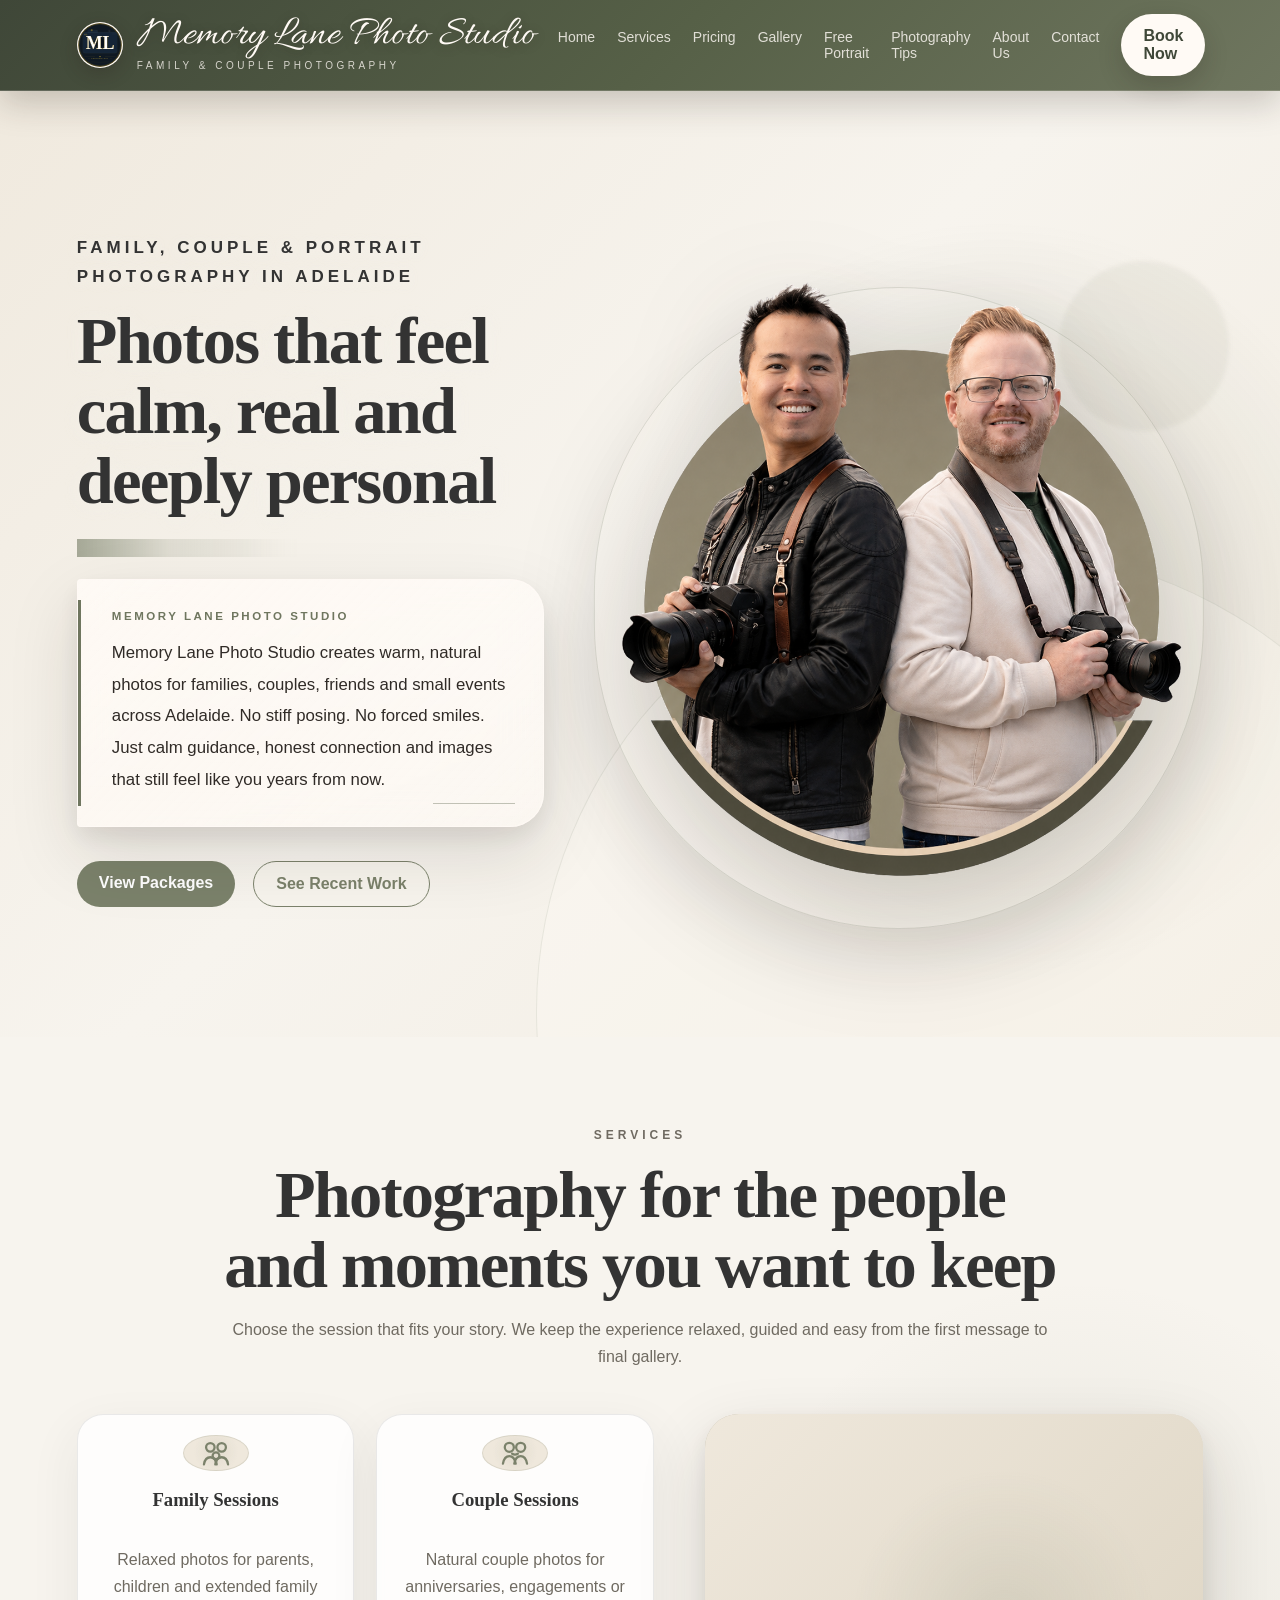
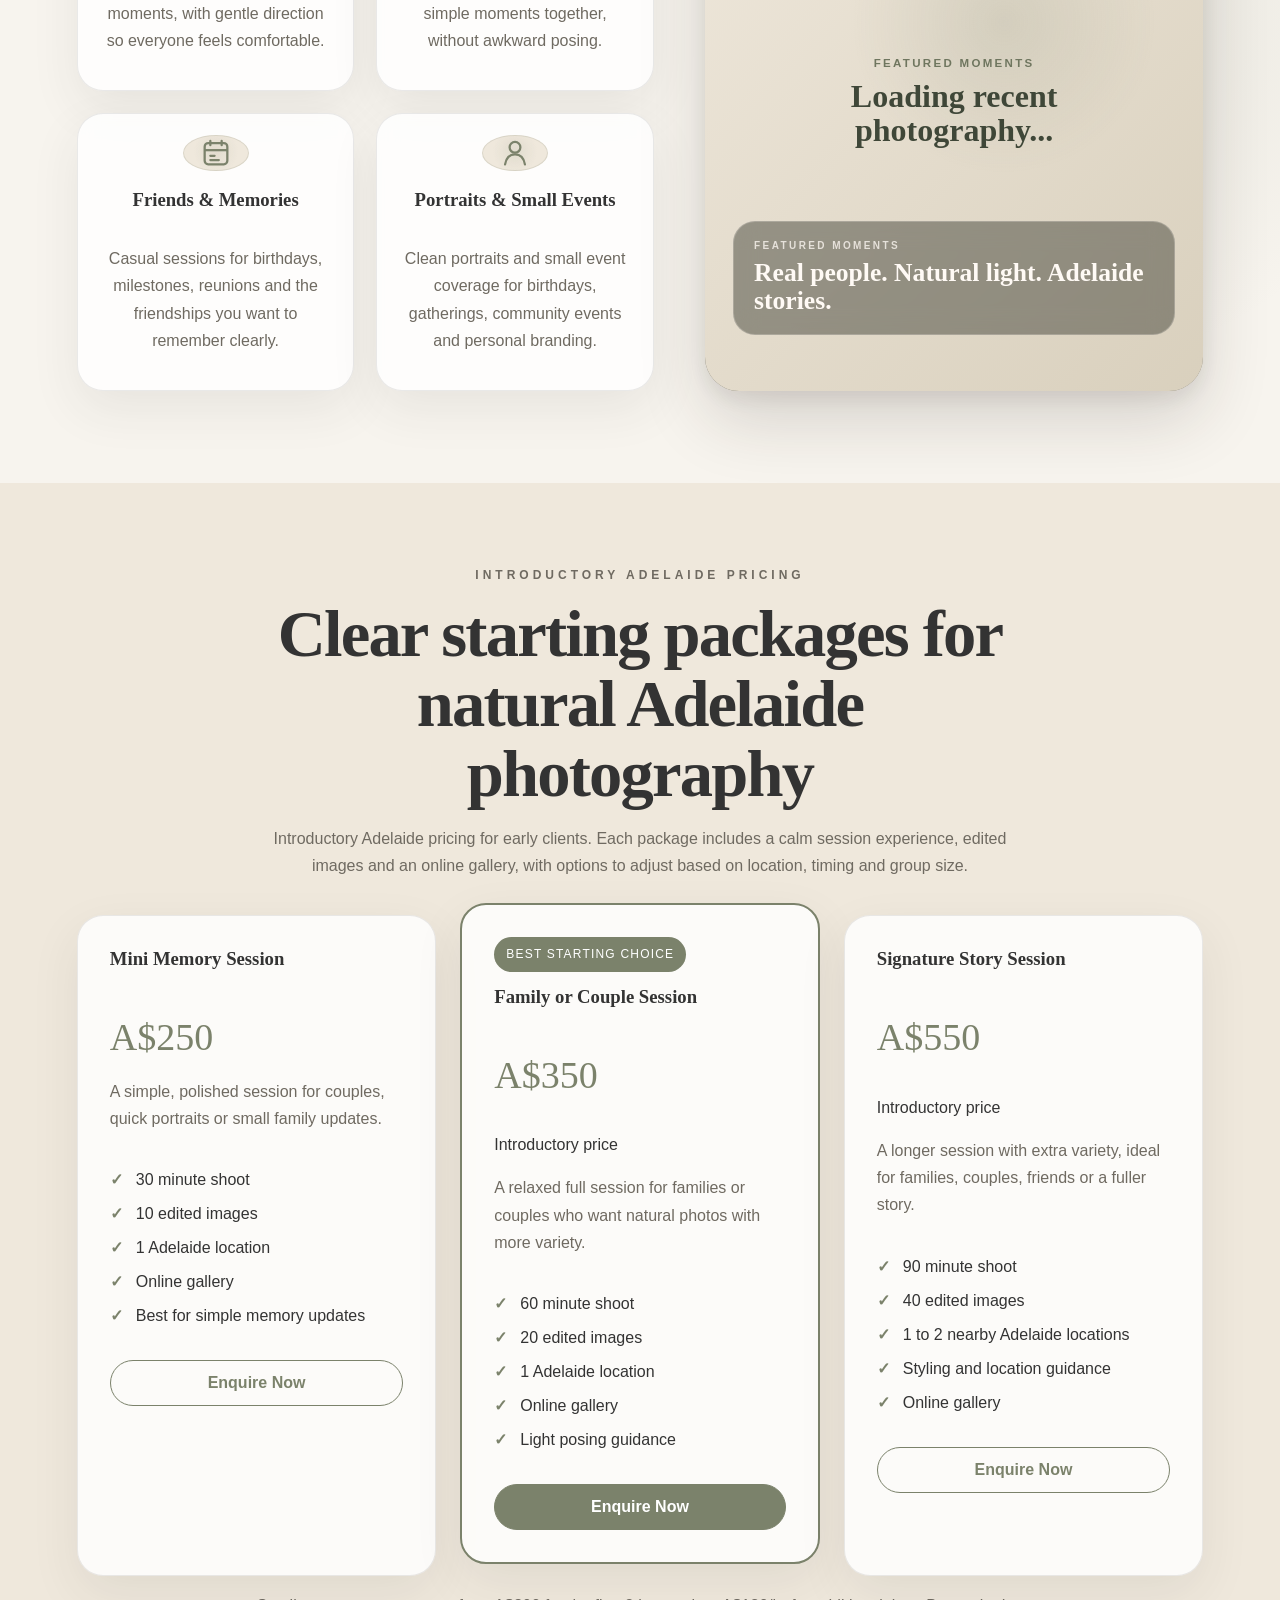
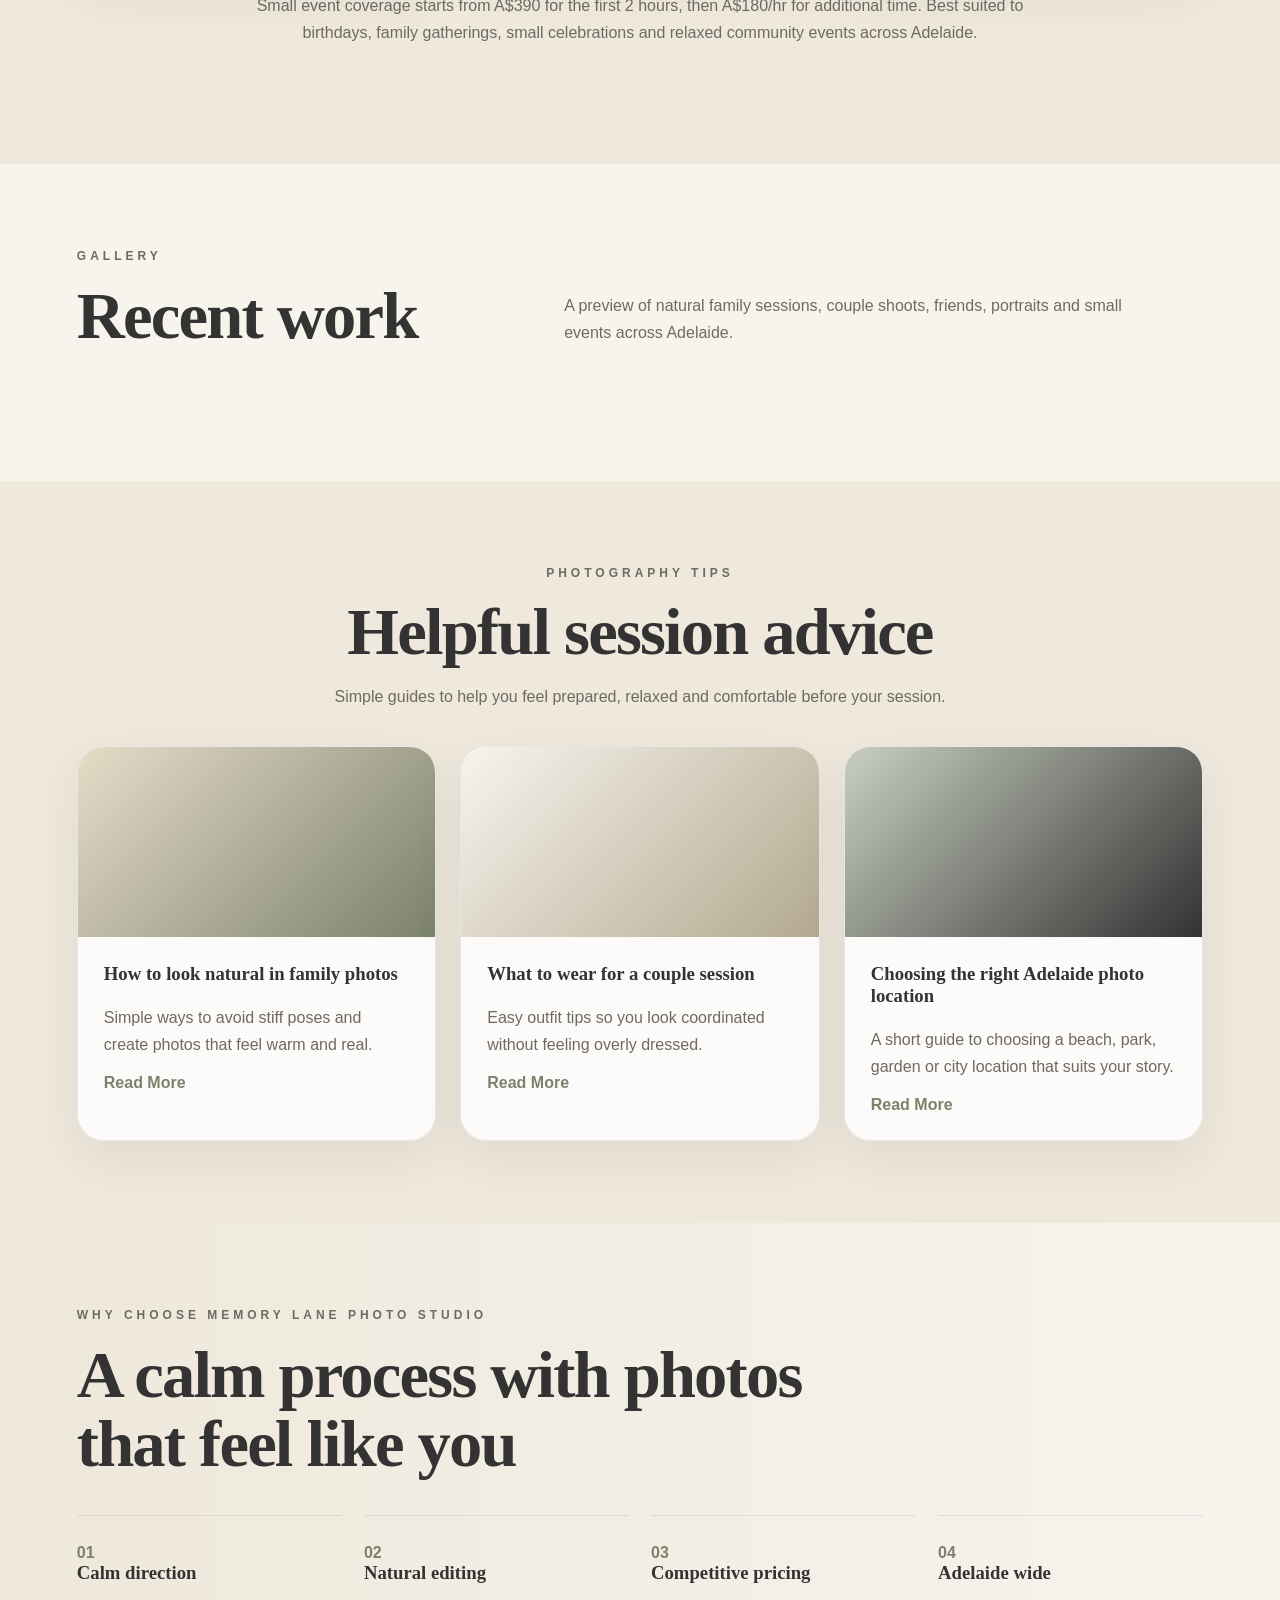
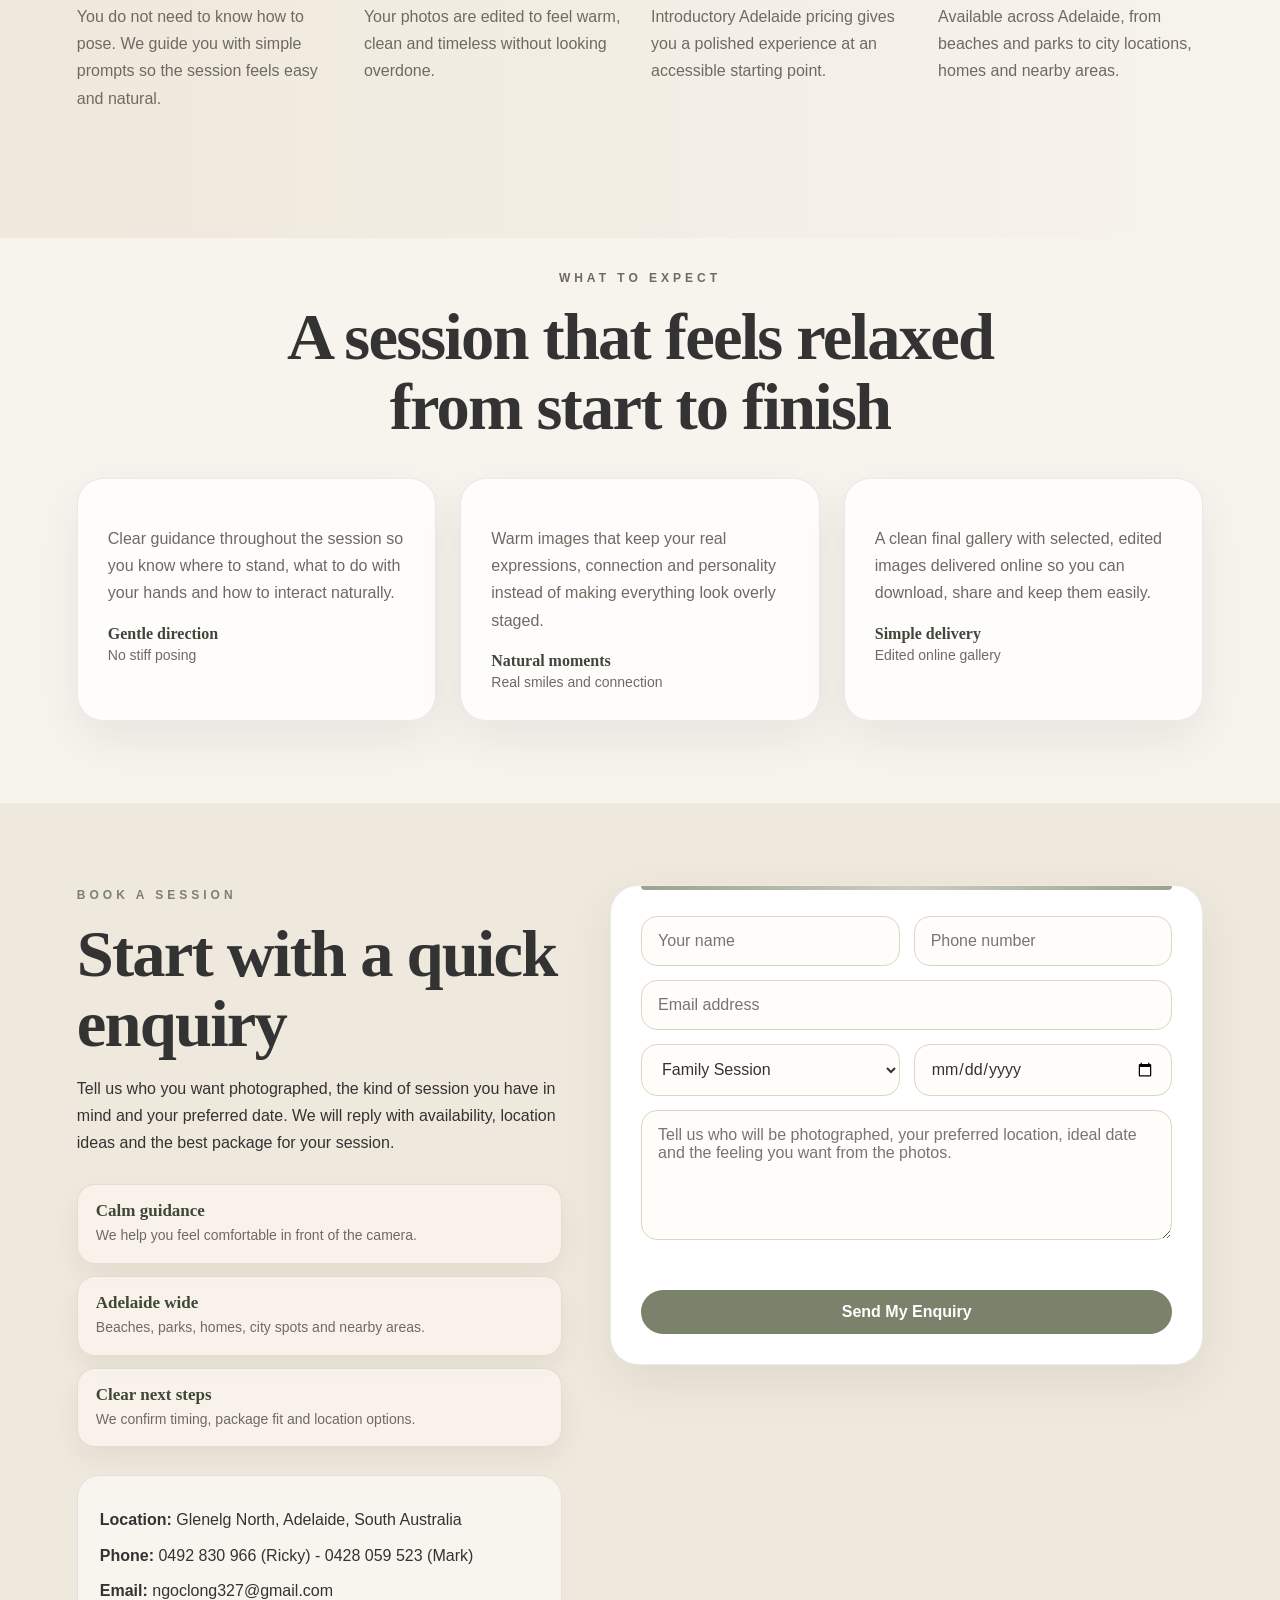
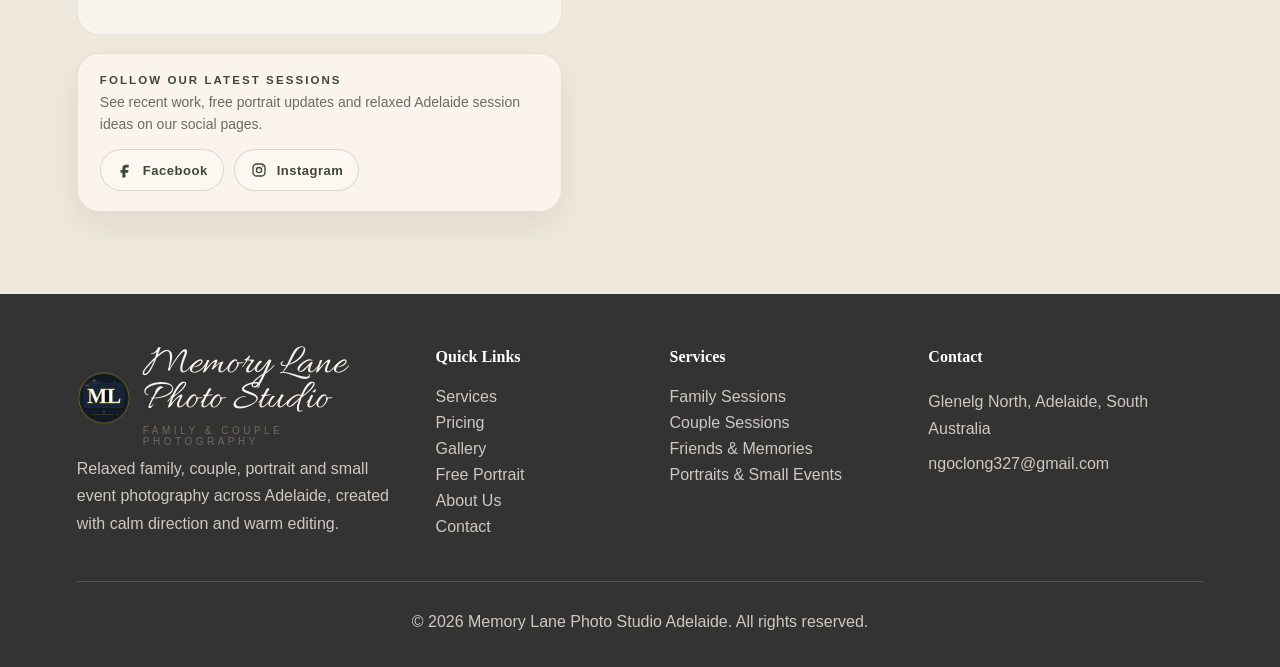
==== commit d01cde15: "Update Memory Lane website" ====
--- a/index.html
+++ b/index.html
@@ -41,14 +41,18 @@
     "areaServed": "Adelaide, South Australia",
     "email": "ngoclong327@gmail.com",
     "telephone": ["+61492830966", "+61428059523"],
-    "priceRange": "A$250-A$550"
+    "priceRange": "A$250-A$550",
+    "sameAs": [
+      "https://www.facebook.com/share/1Cbq7bmu4w/?mibextid=wwXIfr",
+      "https://www.instagram.com/memorylanephotostudio/"
+    ]
   }
   </script>
 
   <link rel="preconnect" href="https://fonts.googleapis.com">
   <link rel="preconnect" href="https://fonts.gstatic.com" crossorigin>
   <link href="https://fonts.googleapis.com/css2?family=Allura&display=swap" rel="stylesheet">
-  <link rel="stylesheet" href="css/style.css?v=20260624-free-session-list">
+  <link rel="stylesheet" href="css/style.css?v=20260629-social-links">
 </head>
 <body>
 
@@ -384,6 +388,27 @@
           <p><strong>Phone:</strong> 0492 830 966 (Ricky) - 0428 059 523 (Mark)</p>
           <p><strong>Email:</strong> ngoclong327@gmail.com</p>
         </div>
+
+        <div class="contact-social-card">
+          <span class="contact-social-kicker">Follow our latest sessions</span>
+          <p>See recent work, free portrait updates and relaxed Adelaide session ideas on our social pages.</p>
+          <div class="social-links" aria-label="Follow Memory Lane Photo Studio">
+            <a class="social-link" href="https://www.facebook.com/share/1Cbq7bmu4w/?mibextid=wwXIfr" target="_blank" rel="noopener noreferrer" aria-label="Follow Memory Lane Photo Studio on Facebook">
+              <svg viewBox="0 0 24 24" aria-hidden="true" focusable="false">
+              <path d="M14.1 8.7H17V5h-3.4c-3.4 0-5.1 2-5.1 5v2H6v3.8h2.5V22h4.1v-6.2h3.4l.6-3.8h-4v-1.6c0-1.1.3-1.7 1.5-1.7Z" fill="currentColor"/>
+            </svg>
+              <span>Facebook</span>
+            </a>
+            <a class="social-link" href="https://www.instagram.com/memorylanephotostudio/" target="_blank" rel="noopener noreferrer" aria-label="Follow Memory Lane Photo Studio on Instagram">
+              <svg viewBox="0 0 24 24" aria-hidden="true" focusable="false">
+              <rect x="4" y="4" width="16" height="16" rx="5" fill="none" stroke="currentColor" stroke-width="1.8"/>
+              <circle cx="12" cy="12" r="3.4" fill="none" stroke="currentColor" stroke-width="1.8"/>
+              <circle cx="17" cy="7" r="1.1" fill="currentColor"/>
+            </svg>
+              <span>Instagram</span>
+            </a>
+          </div>
+        </div>
       </div>
 
       <form class="booking-form">
--- a/css/style.css
+++ b/css/style.css
@@ -5262,3 +5262,127 @@
 }
 
 /* END FREE PORTRAIT COMPACT SESSION CARDS */
+
+
+/* =========================================================
+   SOCIAL LINKS - 20260629-social-links
+   ========================================================= */
+
+.social-links {
+  display: flex;
+  flex-wrap: wrap;
+  gap: 10px;
+  margin-top: 16px;
+}
+
+.social-link {
+  display: inline-flex !important;
+  align-items: center;
+  justify-content: center;
+  gap: 9px;
+  min-height: 42px;
+  margin: 0 !important;
+  padding: 0 15px;
+  border: 1px solid rgba(123, 130, 107, 0.28);
+  border-radius: 999px;
+  background: rgba(255, 250, 245, 0.56);
+  color: #3f4738;
+  font-size: 13px;
+  font-weight: 800;
+  letter-spacing: 0.04em;
+  line-height: 1;
+  transition: transform 180ms ease, background 180ms ease, border-color 180ms ease, color 180ms ease, box-shadow 180ms ease;
+}
+
+.social-link svg {
+  display: block;
+  width: 18px;
+  height: 18px;
+  flex: 0 0 18px;
+}
+
+.social-link:hover,
+.social-link:focus-visible {
+  transform: translateY(-2px);
+  border-color: rgba(63, 71, 56, 0.52);
+  background: #3f4738;
+  color: #fffaf5;
+  box-shadow: 0 12px 24px rgba(42, 31, 24, 0.12);
+  outline: none;
+}
+
+.contact-social-card {
+  margin-top: 18px;
+  padding: 20px 22px;
+  border: 1px solid rgba(123, 130, 107, 0.18);
+  border-radius: 22px;
+  background: rgba(255, 250, 245, 0.68);
+  box-shadow: 0 14px 34px rgba(42, 31, 24, 0.07);
+}
+
+.contact-social-kicker {
+  display: block;
+  margin-bottom: 6px;
+  color: #3f4738;
+  font-size: 0.72rem;
+  font-weight: 900;
+  letter-spacing: 0.18em;
+  text-transform: uppercase;
+}
+
+.contact-social-card p {
+  margin: 0;
+  color: #6f6a61;
+  font-size: 14px;
+  line-height: 1.55;
+}
+
+.contact-social-card .social-links {
+  margin-top: 14px;
+}
+
+.site-footer .social-links {
+  margin-top: 18px;
+}
+
+.site-footer .social-link {
+  width: auto;
+  color: rgba(247, 244, 238, 0.86) !important;
+  border-color: rgba(247, 244, 238, 0.22);
+  background: rgba(247, 244, 238, 0.08);
+}
+
+.site-footer .social-link:hover,
+.site-footer .social-link:focus-visible {
+  color: #3f4738 !important;
+  border-color: #fffaf5;
+  background: #fffaf5;
+  box-shadow: 0 12px 24px rgba(0, 0, 0, 0.18);
+}
+
+@media (max-width: 760px) {
+  .contact-social-card {
+    margin-top: 16px;
+    padding: 18px 16px;
+    border-radius: 18px;
+  }
+
+  .social-link {
+    min-height: 44px;
+    padding: 0 14px;
+    font-size: 13px;
+  }
+}
+
+@media (max-width: 430px) {
+  .contact-social-card .social-links,
+  .site-footer .social-links {
+    display: grid;
+    grid-template-columns: 1fr;
+  }
+
+  .contact-social-card .social-link,
+  .site-footer .social-link {
+    width: 100%;
+  }
+}
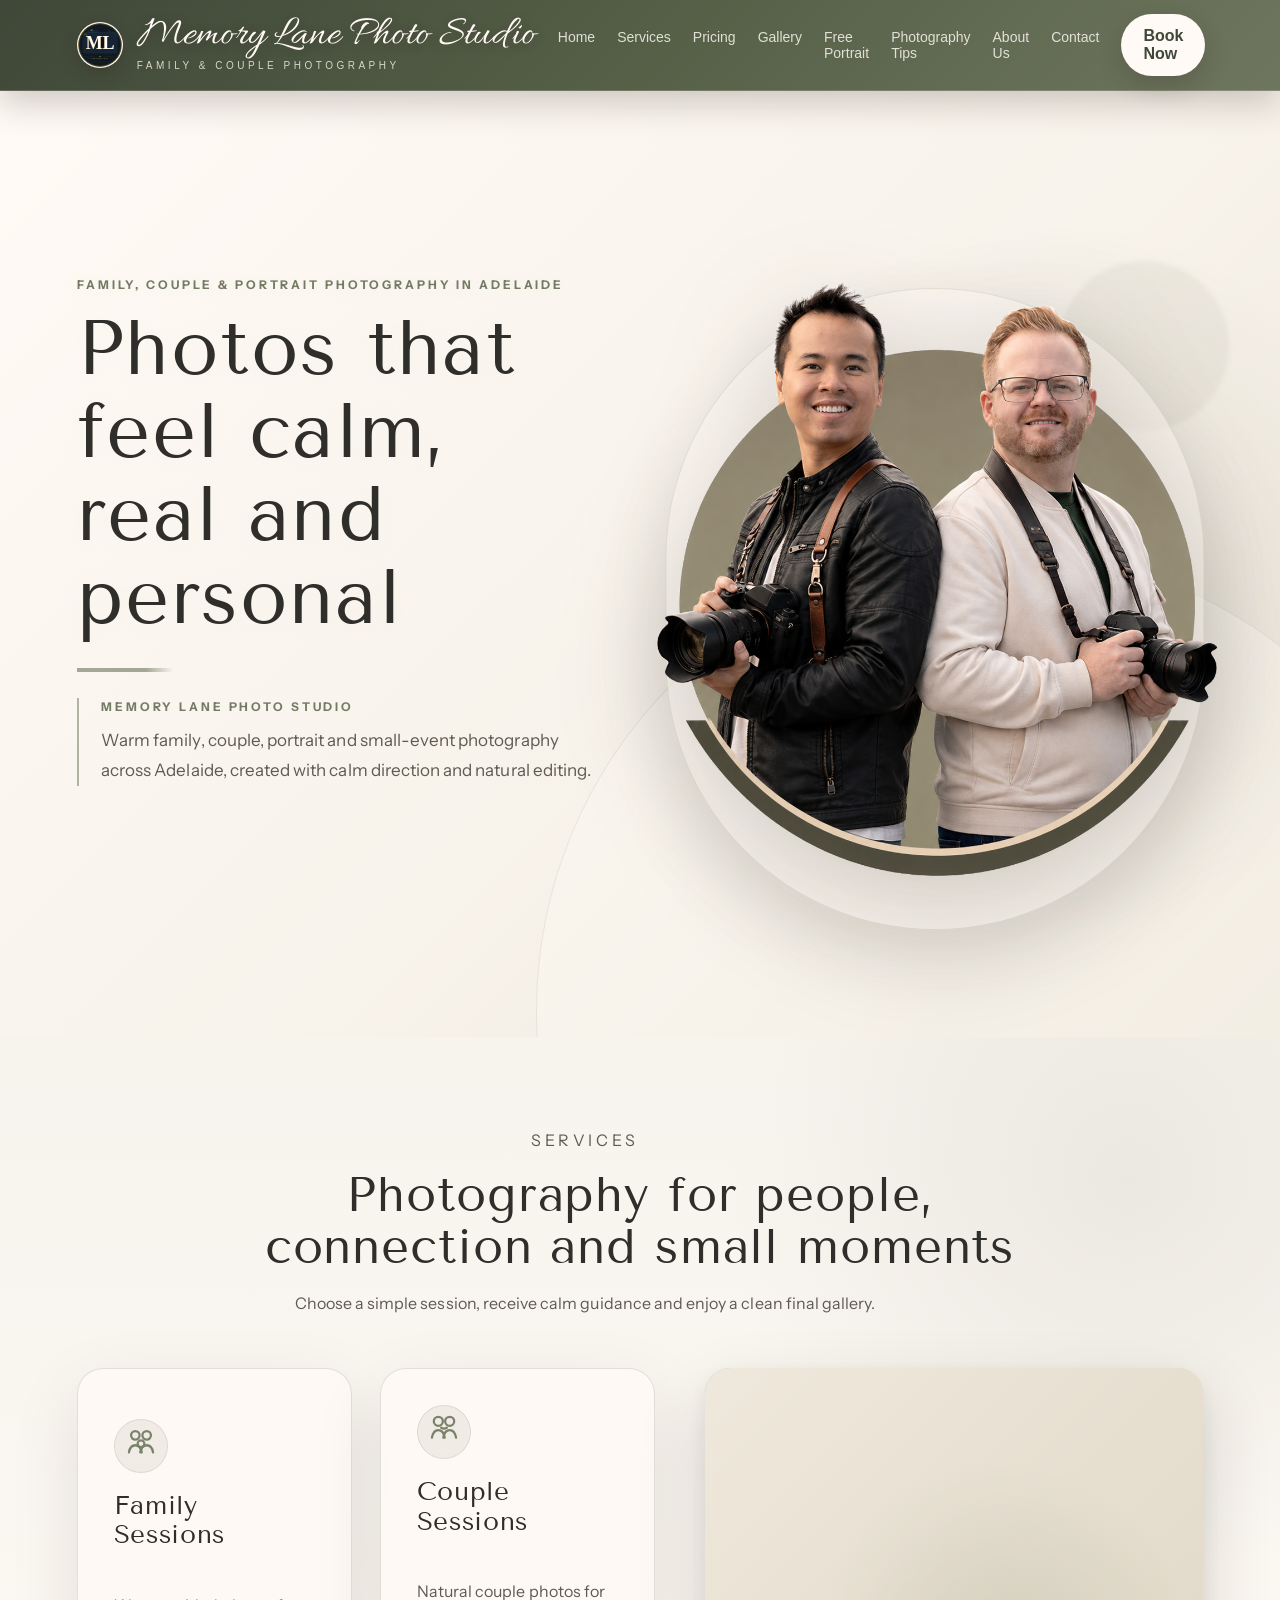
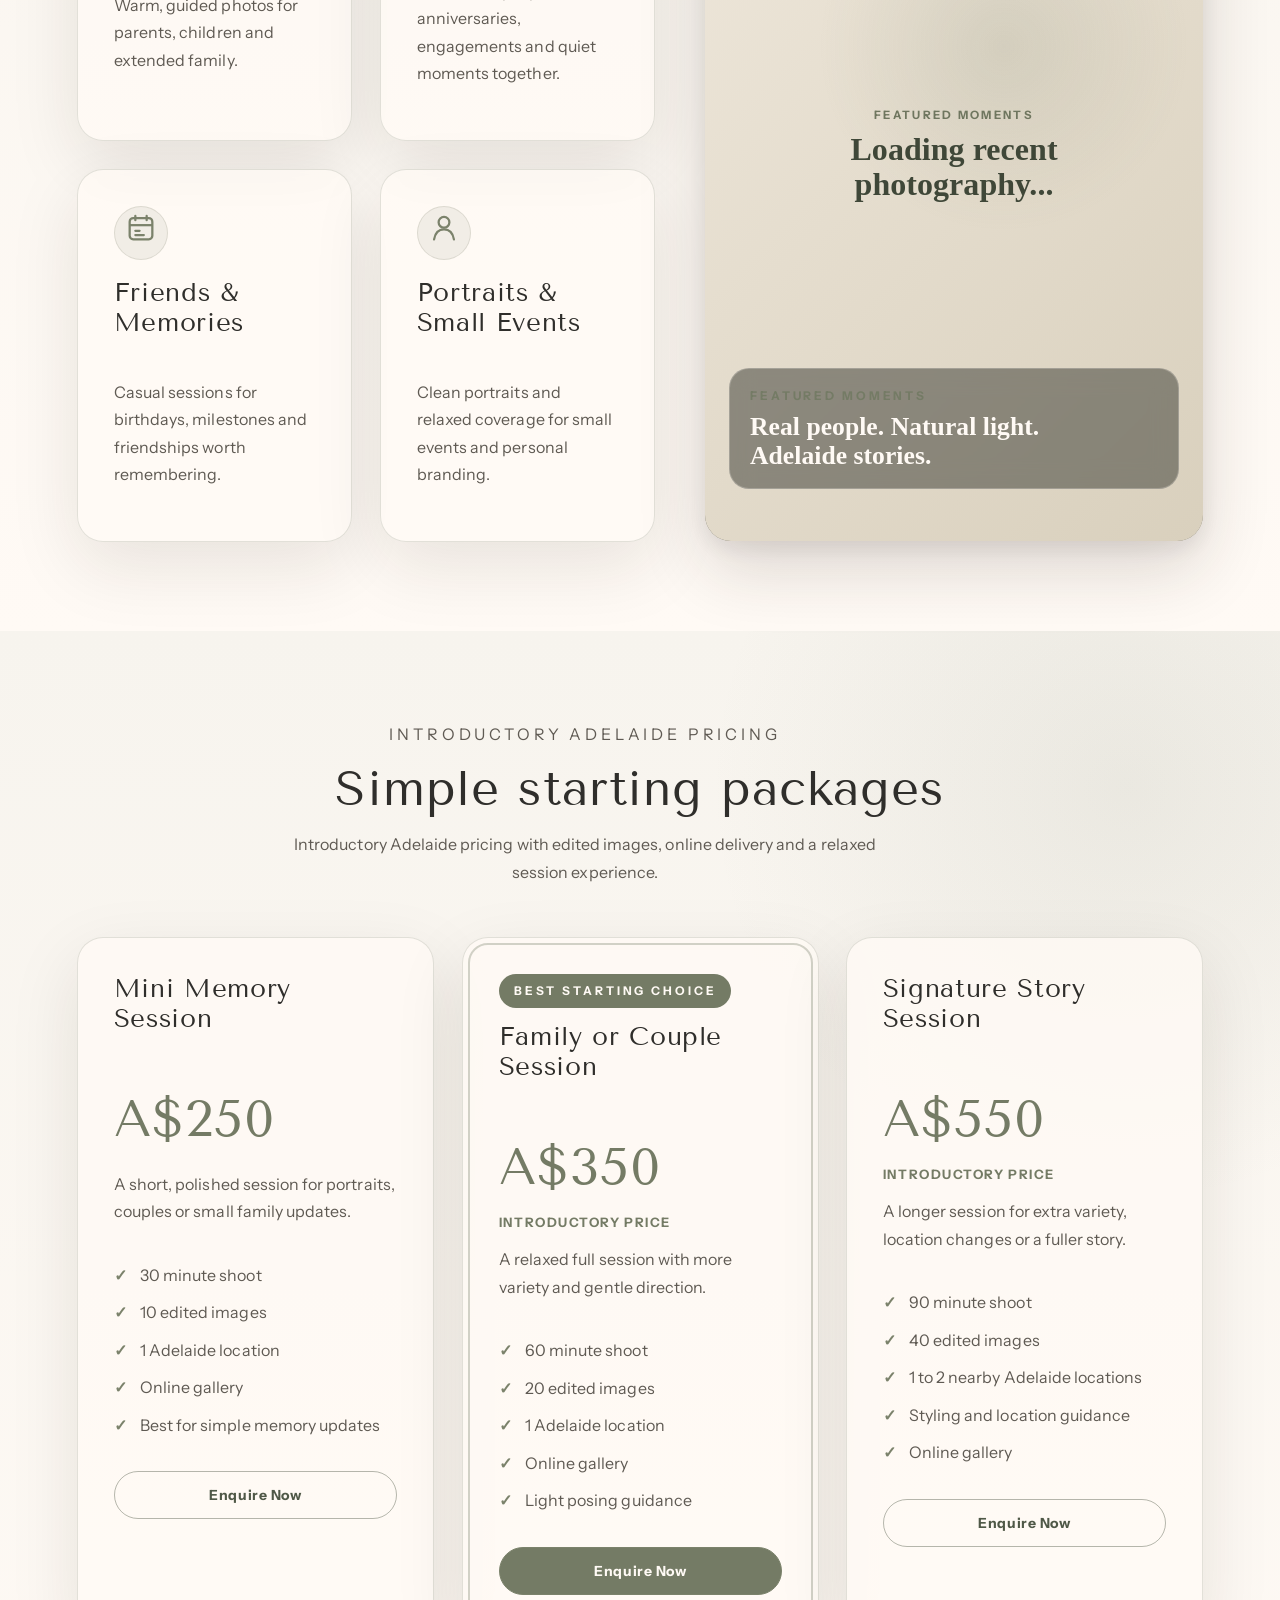
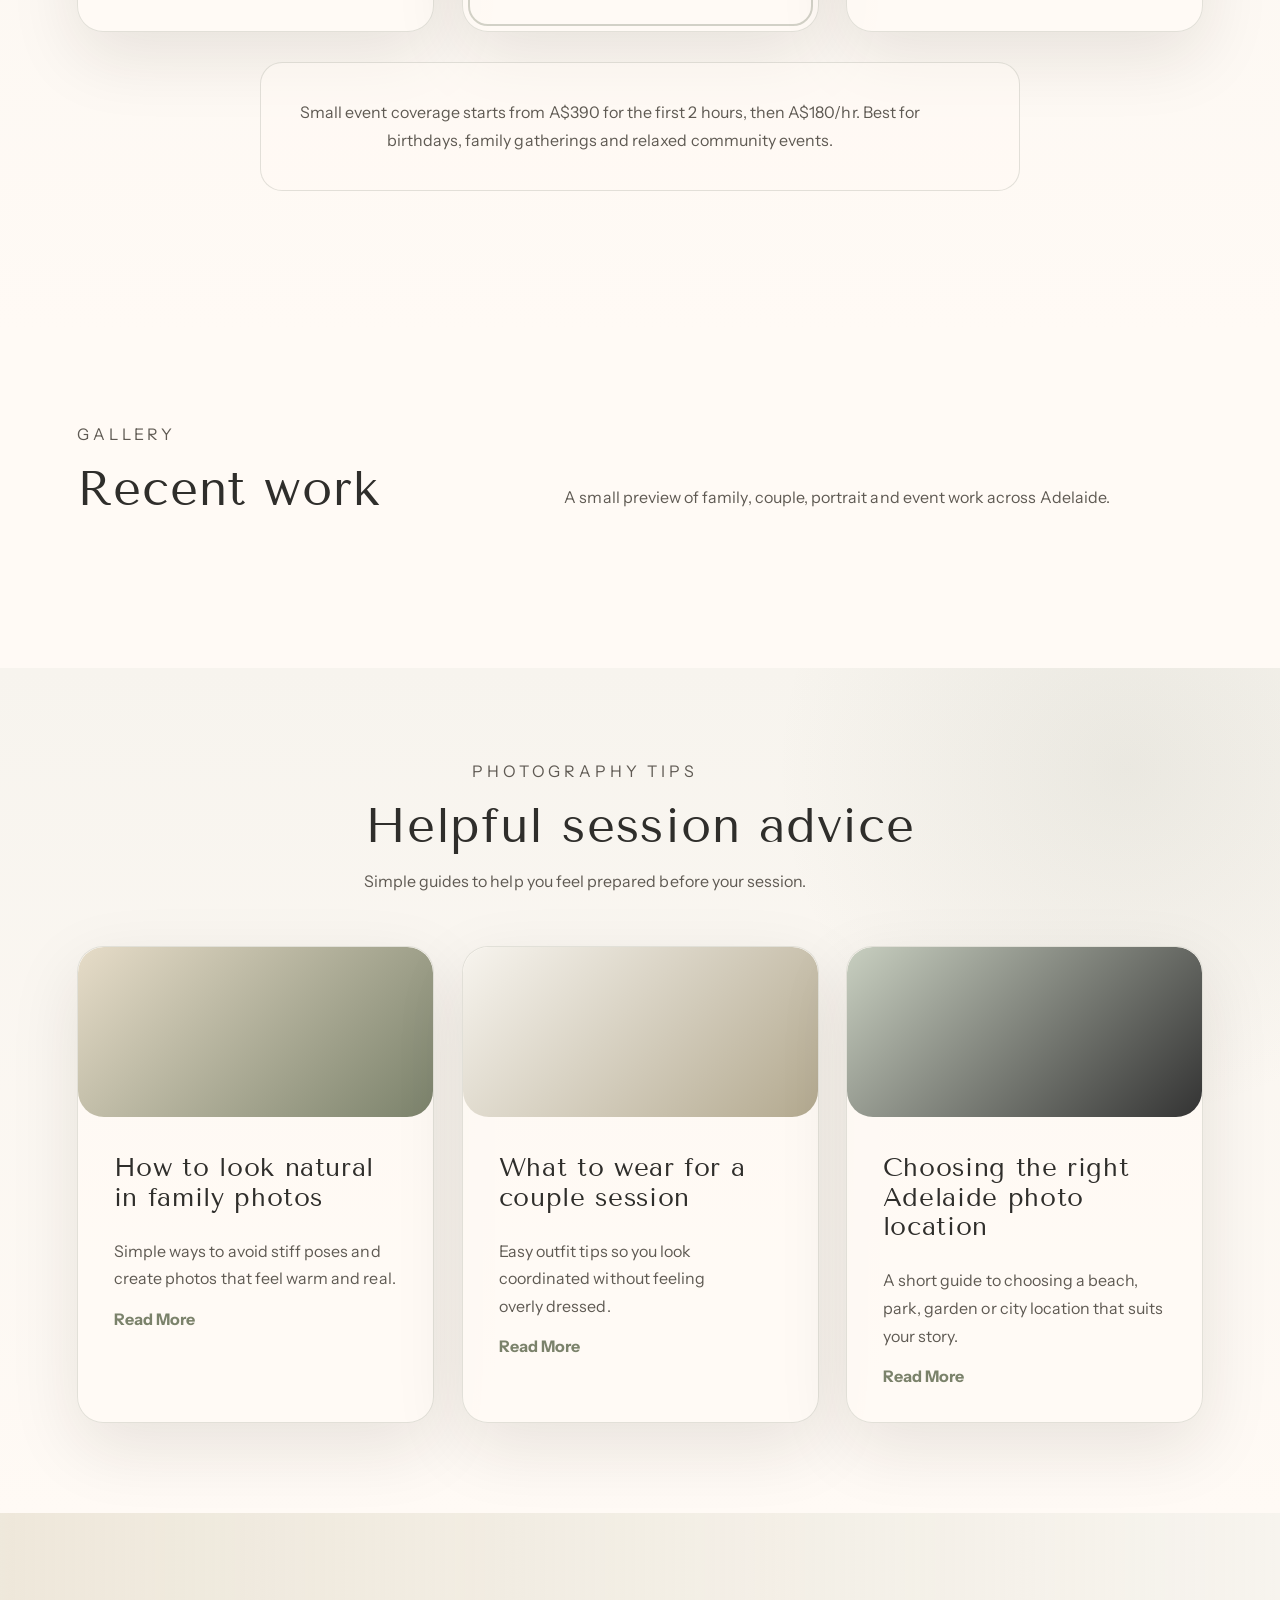
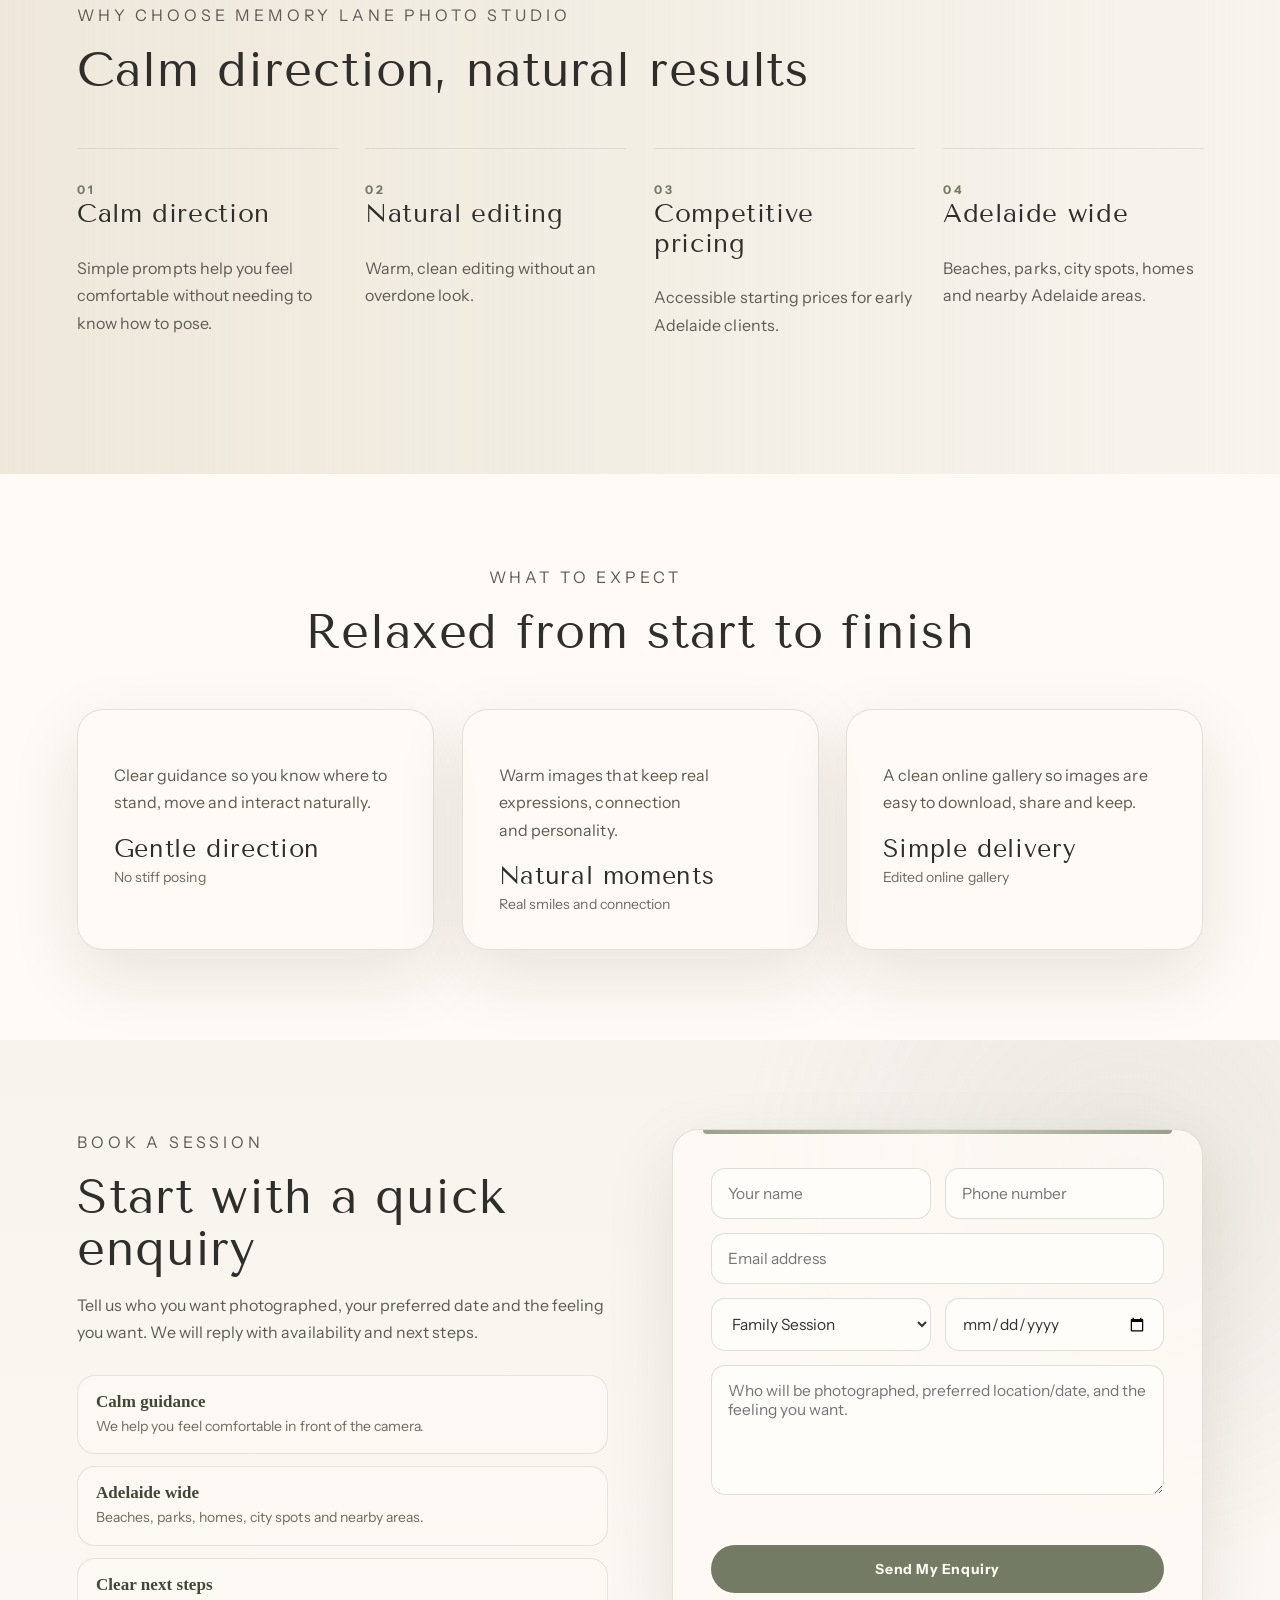
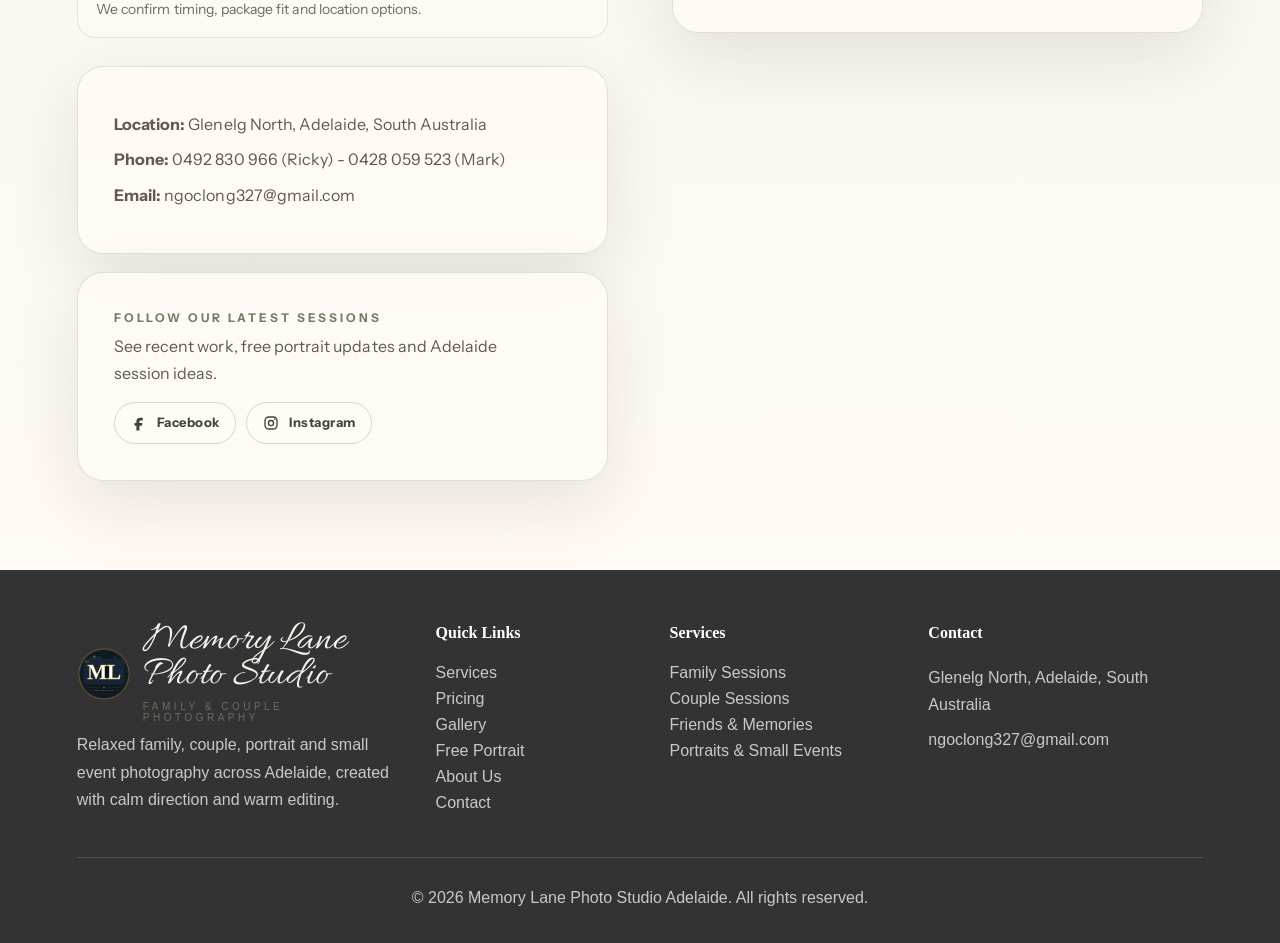
==== commit 0a085b3c: "Polish public website layout and add scroll reveal" ====
--- a/index.html
+++ b/index.html
@@ -51,8 +51,8 @@
 
   <link rel="preconnect" href="https://fonts.googleapis.com">
   <link rel="preconnect" href="https://fonts.gstatic.com" crossorigin>
-  <link href="https://fonts.googleapis.com/css2?family=Allura&display=swap" rel="stylesheet">
-  <link rel="stylesheet" href="css/style.css?v=20260629-social-links">
+  <link href="https://fonts.googleapis.com/css2?family=Allura&family=Instrument+Sans:wght@400;500;600;700;800&family=Tenor+Sans&display=swap" rel="stylesheet">
+  <link rel="stylesheet" href="css/style.css?v=20260701-site-clean-reveal">
 </head>
 <body>
 
@@ -96,11 +96,11 @@
     </nav>
   </header>
 
-  <main>
+  <main class="public-clean-page home-clean-page">
     <section id="home" class="hero hero-static">
       <div class="hero-content">
         <p class="eyebrow">Family, couple & portrait photography in Adelaide</p>
-        <h1>Photos that feel calm, real and deeply personal</h1>
+        <h1>Photos that feel calm, real and personal</h1>
 
         <div class="hero-divider"></div>
 
@@ -108,7 +108,7 @@
           <span class="hero-editorial-kicker">Memory Lane Photo Studio</span>
 
           <p>
-            Memory Lane Photo Studio creates warm, natural photos for families, couples, friends and small events across Adelaide. No stiff posing. No forced smiles. Just calm guidance, honest connection and images that still feel like you years from now.
+            Warm family, couple, portrait and small-event photography across Adelaide, created with calm direction and natural editing.
           </p>
         </aside>
 
@@ -126,9 +126,9 @@
     <section id="services" class="section services-section services-showcase-section">
       <div class="section-heading centre services-main-heading">
         <p class="eyebrow">Services</p>
-        <h2>Photography for the people and moments you want to keep</h2>
+        <h2>Photography for people, connection and small moments</h2>
         <p>
-          Choose the session that fits your story. We keep the experience relaxed, guided and easy from the first message to final gallery.
+          Choose a simple session, receive calm guidance and enjoy a clean final gallery.
         </p>
       </div>
 
@@ -137,25 +137,25 @@
           <article class="service-card">
             <div class="icon-circle">👨‍👩‍👧</div>
             <h3>Family Sessions</h3>
-            <p>Relaxed photos for parents, children and extended family moments, with gentle direction so everyone feels comfortable.</p>
+            <p>Warm, guided photos for parents, children and extended family.</p>
           </article>
 
           <article class="service-card">
             <div class="icon-circle">♡</div>
             <h3>Couple Sessions</h3>
-            <p>Natural couple photos for anniversaries, engagements or simple moments together, without awkward posing.</p>
+            <p>Natural couple photos for anniversaries, engagements and quiet moments together.</p>
           </article>
 
           <article class="service-card">
             <div class="icon-circle">🤝</div>
             <h3>Friends & Memories</h3>
-            <p>Casual sessions for birthdays, milestones, reunions and the friendships you want to remember clearly.</p>
+            <p>Casual sessions for birthdays, milestones and friendships worth remembering.</p>
           </article>
 
           <article class="service-card">
             <div class="icon-circle">👤</div>
             <h3>Portraits & Small Events</h3>
-            <p>Clean portraits and small event coverage for birthdays, gatherings, community events and personal branding.</p>
+            <p>Clean portraits and relaxed coverage for small events and personal branding.</p>
           </article>
         </div>
 
@@ -178,9 +178,9 @@
     <section id="pricing" class="section section-alt">
       <div class="section-heading centre">
         <p class="eyebrow">Introductory Adelaide pricing</p>
-        <h2>Clear starting packages for natural Adelaide photography</h2>
+        <h2>Simple starting packages</h2>
         <p>
-          Introductory Adelaide pricing for early clients. Each package includes a calm session experience, edited images and an online gallery, with options to adjust based on location, timing and group size.
+          Introductory Adelaide pricing with edited images, online delivery and a relaxed session experience.
         </p>
       </div>
 
@@ -188,7 +188,7 @@
         <article class="price-card">
           <h3>Mini Memory Session</h3>
           <p class="price">A$250</p>
-          <p class="price-note">A simple, polished session for couples, quick portraits or small family updates.</p>
+          <p class="price-note">A short, polished session for portraits, couples or small family updates.</p>
 
           <ul>
             <li>30 minute shoot</li>
@@ -206,7 +206,7 @@
           <h3>Family or Couple Session</h3>
           <p class="price">A$350</p>
           <p class="price-subline">Introductory price</p>
-          <p class="price-note">A relaxed full session for families or couples who want natural photos with more variety.</p>
+          <p class="price-note">A relaxed full session with more variety and gentle direction.</p>
 
           <ul>
             <li>60 minute shoot</li>
@@ -223,7 +223,7 @@
           <h3>Signature Story Session</h3>
           <p class="price">A$550</p>
           <p class="price-subline">Introductory price</p>
-          <p class="price-note">A longer session with extra variety, ideal for families, couples, friends or a fuller story.</p>
+          <p class="price-note">A longer session for extra variety, location changes or a fuller story.</p>
 
           <ul>
             <li>90 minute shoot</li>
@@ -239,7 +239,7 @@
 
       <div class="section-heading centre pricing-note-block">
         <p>
-          Small event coverage starts from A$390 for the first 2 hours, then A$180/hr for additional time. Best suited to birthdays, family gatherings, small celebrations and relaxed community events across Adelaide.
+          Small event coverage starts from A$390 for the first 2 hours, then A$180/hr. Best for birthdays, family gatherings and relaxed community events.
         </p>
       </div>
     </section>
@@ -252,7 +252,7 @@
         </div>
 
         <p>
-          A preview of natural family sessions, couple shoots, friends, portraits and small events across Adelaide.
+          A small preview of family, couple, portrait and event work across Adelaide.
         </p>
       </div>
 
@@ -264,7 +264,7 @@
         <p class="eyebrow">Photography Tips</p>
         <h2>Helpful session advice</h2>
         <p>
-          Simple guides to help you feel prepared, relaxed and comfortable before your session.
+          Simple guides to help you feel prepared before your session.
         </p>
       </div>
 
@@ -301,32 +301,32 @@
     <section id="about" class="section why-section">
       <div class="section-heading">
         <p class="eyebrow">Why Choose Memory Lane Photo Studio</p>
-        <h2>A calm process with photos that feel like you</h2>
+        <h2>Calm direction, natural results</h2>
       </div>
 
       <div class="why-grid">
         <article>
           <span>01</span>
           <h3>Calm direction</h3>
-          <p>You do not need to know how to pose. We guide you with simple prompts so the session feels easy and natural.</p>
+          <p>Simple prompts help you feel comfortable without needing to know how to pose.</p>
         </article>
 
         <article>
           <span>02</span>
           <h3>Natural editing</h3>
-          <p>Your photos are edited to feel warm, clean and timeless without looking overdone.</p>
+          <p>Warm, clean editing without an overdone look.</p>
         </article>
 
         <article>
           <span>03</span>
           <h3>Competitive pricing</h3>
-          <p>Introductory Adelaide pricing gives you a polished experience at an accessible starting point.</p>
+          <p>Accessible starting prices for early Adelaide clients.</p>
         </article>
 
         <article>
           <span>04</span>
           <h3>Adelaide wide</h3>
-          <p>Available across Adelaide, from beaches and parks to city locations, homes and nearby areas.</p>
+          <p>Beaches, parks, city spots, homes and nearby Adelaide areas.</p>
         </article>
       </div>
     </section>
@@ -334,24 +334,24 @@
     <section class="section testimonials-section">
       <div class="section-heading centre">
         <p class="eyebrow">What to expect</p>
-        <h2>A session that feels relaxed from start to finish</h2>
+        <h2>Relaxed from start to finish</h2>
       </div>
 
       <div class="card-grid three-columns">
         <article class="testimonial-card">
-          <p>Clear guidance throughout the session so you know where to stand, what to do with your hands and how to interact naturally.</p>
+          <p>Clear guidance so you know where to stand, move and interact naturally.</p>
           <strong>Gentle direction</strong>
           <span>No stiff posing</span>
         </article>
 
         <article class="testimonial-card">
-          <p>Warm images that keep your real expressions, connection and personality instead of making everything look overly staged.</p>
+          <p>Warm images that keep real expressions, connection and personality.</p>
           <strong>Natural moments</strong>
           <span>Real smiles and connection</span>
         </article>
 
         <article class="testimonial-card">
-          <p>A clean final gallery with selected, edited images delivered online so you can download, share and keep them easily.</p>
+          <p>A clean online gallery so images are easy to download, share and keep.</p>
           <strong>Simple delivery</strong>
           <span>Edited online gallery</span>
         </article>
@@ -363,7 +363,7 @@
         <p class="eyebrow">Book a session</p>
         <h2>Start with a quick enquiry</h2>
         <p>
-          Tell us who you want photographed, the kind of session you have in mind and your preferred date. We will reply with availability, location ideas and the best package for your session.
+          Tell us who you want photographed, your preferred date and the feeling you want. We will reply with availability and next steps.
         </p>
 
         <div class="contact-highlights" aria-label="Booking highlights">
@@ -391,7 +391,7 @@
 
         <div class="contact-social-card">
           <span class="contact-social-kicker">Follow our latest sessions</span>
-          <p>See recent work, free portrait updates and relaxed Adelaide session ideas on our social pages.</p>
+          <p>See recent work, free portrait updates and Adelaide session ideas.</p>
           <div class="social-links" aria-label="Follow Memory Lane Photo Studio">
             <a class="social-link" href="https://www.facebook.com/share/1Cbq7bmu4w/?mibextid=wwXIfr" target="_blank" rel="noopener noreferrer" aria-label="Follow Memory Lane Photo Studio on Facebook">
               <svg viewBox="0 0 24 24" aria-hidden="true" focusable="false">
@@ -432,7 +432,7 @@
           <input type="date">
         </div>
 
-        <textarea placeholder="Tell us who will be photographed, your preferred location, ideal date and the feeling you want from the photos."></textarea>
+        <textarea placeholder="Who will be photographed, preferred location/date, and the feeling you want."></textarea>
 
         <button type="submit">Send My Enquiry</button>
       </form>
@@ -483,8 +483,8 @@
   </footer>
 
   <script src="https://cdn.jsdelivr.net/npm/@supabase/supabase-js@2"></script>
-  <script src="js/supabase.js?v=20260624-free-session-list"></script>
-  <script src="js/main.js?v=20260624-free-session-list"></script>
+  <script src="js/supabase.js?v=20260701-site-clean-reveal"></script>
+  <script src="js/main.js?v=20260701-site-clean-reveal"></script>
 
   <script>
     (function () {
--- a/css/style.css
+++ b/css/style.css
@@ -5386,3 +5386,2158 @@
     width: 100%;
   }
 }
+
+
+/* =========================================================
+   FREE PORTRAIT CLEAN LUXURY LAYOUT - 20260701-freeportrait-clean
+   Phase 1: simplify the Free Portrait page with calmer typography,
+   less copy, print-like spacing and compact booking cards.
+   ========================================================= */
+
+.free-portrait-clean-page {
+  background: #fffaf5 !important;
+}
+
+.free-portrait-clean-page .eyebrow {
+  color: #7b826b !important;
+  font-size: 11px !important;
+  font-weight: 800 !important;
+  letter-spacing: 0.34em !important;
+}
+
+.free-clean-hero {
+  display: grid !important;
+  grid-template-columns: minmax(0, 0.92fr) minmax(300px, 0.46fr) !important;
+  gap: clamp(34px, 6vw, 88px) !important;
+  align-items: end !important;
+  min-height: 620px !important;
+  padding-top: clamp(92px, 10vw, 138px) !important;
+  padding-bottom: clamp(72px, 8vw, 108px) !important;
+  background:
+    radial-gradient(circle at 84% 34%, rgba(123, 130, 107, 0.10), transparent 30%),
+    linear-gradient(135deg, #fffaf5 0%, #f5f0e8 100%) !important;
+}
+
+.free-clean-hero-copy {
+  max-width: 820px !important;
+}
+
+.free-clean-hero h1,
+.free-clean-section-heading h2,
+.free-clean-guidance-grid h2,
+.free-clean-cta-card h2 {
+  margin: 0 !important;
+  color: #2f2f2d !important;
+  font-family: Georgia, serif !important;
+  font-weight: 500 !important;
+  letter-spacing: -0.045em !important;
+}
+
+.free-clean-hero h1 {
+  max-width: 760px !important;
+  font-size: clamp(58px, 7.2vw, 104px) !important;
+  line-height: 0.94 !important;
+}
+
+.free-clean-hero-copy > p:not(.eyebrow) {
+  max-width: 560px !important;
+  margin: 28px 0 0 !important;
+  color: #55504a !important;
+  font-size: 18px !important;
+  line-height: 1.7 !important;
+}
+
+.free-clean-actions {
+  gap: 12px !important;
+  margin-top: 34px !important;
+}
+
+.free-clean-actions .primary-button,
+.free-clean-actions .secondary-button,
+.free-clean-session-actions .primary-button,
+.free-clean-session-actions .secondary-button,
+.free-clean-cta-card .primary-button,
+.free-clean-empty-card .secondary-button {
+  min-height: 46px !important;
+  padding: 0 22px !important;
+  display: inline-flex !important;
+  align-items: center !important;
+  justify-content: center !important;
+  font-size: 14px !important;
+  font-weight: 800 !important;
+}
+
+.free-clean-promise-card {
+  align-self: end !important;
+  padding: 30px 0 0 !important;
+  border-top: 1px solid rgba(47, 47, 45, 0.18) !important;
+}
+
+.free-clean-promise-card span,
+.free-clean-session-list-header span,
+.free-clean-session-topline span,
+.free-clean-empty-card span {
+  display: inline-flex !important;
+  margin-bottom: 14px !important;
+  color: #6f765f !important;
+  font-size: 10px !important;
+  font-weight: 900 !important;
+  letter-spacing: 0.22em !important;
+  text-transform: uppercase !important;
+}
+
+.free-clean-promise-card strong {
+  display: block !important;
+  max-width: 320px !important;
+  color: #2f2f2d !important;
+  font-family: Georgia, serif !important;
+  font-size: clamp(24px, 2.2vw, 34px) !important;
+  font-weight: 500 !important;
+  line-height: 1.08 !important;
+  letter-spacing: -0.025em !important;
+}
+
+.free-clean-promise-card ul {
+  display: grid !important;
+  gap: 9px !important;
+  margin: 20px 0 0 !important;
+  padding: 0 !important;
+  list-style: none !important;
+  color: #625c54 !important;
+  font-size: 14px !important;
+  line-height: 1.5 !important;
+}
+
+.free-clean-promise-card li {
+  position: relative !important;
+  padding-left: 18px !important;
+}
+
+.free-clean-promise-card li::before {
+  content: "" !important;
+  position: absolute !important;
+  left: 0 !important;
+  top: 0.65em !important;
+  width: 6px !important;
+  height: 6px !important;
+  border-radius: 50% !important;
+  background: #7b826b !important;
+}
+
+.free-clean-plan-section {
+  padding-top: clamp(66px, 8vw, 104px) !important;
+  background: #f7f4ee !important;
+}
+
+.free-clean-section-heading {
+  max-width: 720px !important;
+  margin: 0 0 34px !important;
+}
+
+.free-clean-section-heading.compact {
+  max-width: 760px !important;
+}
+
+.free-clean-section-heading h2,
+.free-clean-guidance-grid h2,
+.free-clean-cta-card h2 {
+  font-size: clamp(38px, 4.4vw, 66px) !important;
+  line-height: 1 !important;
+}
+
+.free-clean-section-heading p,
+.free-clean-guidance-grid p,
+.free-clean-cta-card p,
+.free-clean-session-list-header p {
+  color: #625c54 !important;
+  font-size: 16px !important;
+  line-height: 1.7 !important;
+}
+
+.free-clean-session-list-header {
+  display: flex !important;
+  justify-content: space-between !important;
+  gap: 24px !important;
+  align-items: center !important;
+  margin-bottom: 20px !important;
+  padding-bottom: 16px !important;
+  border-bottom: 1px solid rgba(47, 47, 45, 0.10) !important;
+}
+
+.free-clean-session-list-header span {
+  margin-bottom: 0 !important;
+}
+
+.free-clean-session-list-header p {
+  max-width: 460px !important;
+  margin: 0 !important;
+  text-align: right !important;
+}
+
+.free-clean-session-grid {
+  display: grid !important;
+  grid-template-columns: repeat(auto-fit, minmax(340px, 1fr)) !important;
+  gap: 18px !important;
+  align-items: start !important;
+}
+
+.free-clean-loading-card,
+.free-clean-empty-card,
+.free-clean-session-card,
+.free-clean-cta-card {
+  border: 1px solid rgba(47, 47, 45, 0.12) !important;
+  border-radius: 18px !important;
+  background: rgba(255, 250, 245, 0.84) !important;
+  box-shadow: none !important;
+}
+
+.free-clean-loading-card {
+  padding: 28px !important;
+  color: #625c54 !important;
+}
+
+.free-clean-empty-card {
+  display: flex !important;
+  justify-content: space-between !important;
+  gap: 24px !important;
+  align-items: center !important;
+  padding: 30px !important;
+}
+
+.free-clean-empty-card h3 {
+  margin: 0 0 10px !important;
+  color: #2f2f2d !important;
+  font-family: Georgia, serif !important;
+  font-size: clamp(28px, 3vw, 42px) !important;
+  line-height: 1.05 !important;
+}
+
+.free-clean-empty-card p {
+  margin: 0 !important;
+  color: #625c54 !important;
+}
+
+.free-clean-session-card {
+  padding: clamp(24px, 3vw, 34px) !important;
+}
+
+.free-clean-session-card.featured {
+  border-color: rgba(111, 118, 95, 0.34) !important;
+}
+
+.free-clean-session-topline {
+  display: flex !important;
+  justify-content: space-between !important;
+  gap: 16px !important;
+  align-items: flex-start !important;
+  margin-bottom: 18px !important;
+}
+
+.free-clean-session-topline span {
+  margin-bottom: 0 !important;
+}
+
+.free-clean-session-topline time {
+  max-width: 180px !important;
+  color: #5f5a53 !important;
+  font-size: 12px !important;
+  font-weight: 800 !important;
+  line-height: 1.45 !important;
+  text-align: right !important;
+}
+
+.free-clean-session-card h3 {
+  margin: 0 !important;
+  color: #2f2f2d !important;
+  font-family: Georgia, serif !important;
+  font-size: clamp(30px, 3vw, 44px) !important;
+  font-weight: 500 !important;
+  line-height: 1.02 !important;
+  letter-spacing: -0.035em !important;
+}
+
+.free-clean-session-summary {
+  display: -webkit-box !important;
+  -webkit-line-clamp: 3 !important;
+  -webkit-box-orient: vertical !important;
+  overflow: hidden !important;
+  margin: 16px 0 22px !important;
+  color: #625c54 !important;
+  font-size: 15px !important;
+  line-height: 1.65 !important;
+}
+
+.free-clean-session-facts {
+  display: grid !important;
+  grid-template-columns: repeat(2, minmax(0, 1fr)) !important;
+  gap: 0 !important;
+  margin: 0 0 24px !important;
+  border-top: 1px solid rgba(47, 47, 45, 0.12) !important;
+  border-left: 1px solid rgba(47, 47, 45, 0.12) !important;
+}
+
+.free-clean-session-facts div {
+  min-height: 82px !important;
+  padding: 14px !important;
+  border-right: 1px solid rgba(47, 47, 45, 0.12) !important;
+  border-bottom: 1px solid rgba(47, 47, 45, 0.12) !important;
+  background: transparent !important;
+}
+
+.free-clean-session-facts span {
+  display: block !important;
+  margin-bottom: 6px !important;
+  color: #7b826b !important;
+  font-size: 10px !important;
+  font-weight: 900 !important;
+  letter-spacing: 0.18em !important;
+  text-transform: uppercase !important;
+}
+
+.free-clean-session-facts strong {
+  display: block !important;
+  color: #2f2f2d !important;
+  font-size: 15px !important;
+  font-weight: 700 !important;
+  line-height: 1.4 !important;
+}
+
+.free-clean-session-details {
+  display: grid !important;
+  gap: 0 !important;
+  margin: 0 0 24px !important;
+  border-top: 1px solid rgba(47, 47, 45, 0.10) !important;
+}
+
+.free-clean-session-details p {
+  display: grid !important;
+  grid-template-columns: 125px minmax(0, 1fr) !important;
+  gap: 16px !important;
+  align-items: start !important;
+  margin: 0 !important;
+  padding: 14px 0 !important;
+  border-bottom: 1px solid rgba(47, 47, 45, 0.10) !important;
+}
+
+.free-clean-session-details strong {
+  color: #2f2f2d !important;
+  font-size: 12px !important;
+  font-weight: 900 !important;
+  letter-spacing: 0.12em !important;
+  line-height: 1.5 !important;
+  text-transform: uppercase !important;
+}
+
+.free-clean-session-details span,
+.free-clean-session-details small {
+  color: #625c54 !important;
+  font-size: 14px !important;
+  line-height: 1.62 !important;
+}
+
+.free-clean-session-details small {
+  grid-column: 2 !important;
+  display: block !important;
+  margin-top: -8px !important;
+}
+
+.free-clean-session-actions {
+  display: flex !important;
+  flex-wrap: wrap !important;
+  gap: 10px !important;
+}
+
+.free-clean-steps-section,
+.free-clean-guidance-section {
+  background: #fffaf5 !important;
+}
+
+.free-clean-steps-grid,
+.free-clean-guidance-grid {
+  display: grid !important;
+  grid-template-columns: repeat(4, minmax(0, 1fr)) !important;
+  gap: 0 !important;
+  border-top: 1px solid rgba(47, 47, 45, 0.12) !important;
+  border-left: 1px solid rgba(47, 47, 45, 0.12) !important;
+}
+
+.free-clean-steps-grid article,
+.free-clean-guidance-grid article {
+  min-height: 210px !important;
+  padding: 28px !important;
+  border-right: 1px solid rgba(47, 47, 45, 0.12) !important;
+  border-bottom: 1px solid rgba(47, 47, 45, 0.12) !important;
+}
+
+.free-clean-steps-grid span {
+  display: block !important;
+  margin-bottom: 42px !important;
+  color: #7b826b !important;
+  font-size: 12px !important;
+  font-weight: 900 !important;
+}
+
+.free-clean-steps-grid strong {
+  display: block !important;
+  margin-bottom: 10px !important;
+  color: #2f2f2d !important;
+  font-family: Georgia, serif !important;
+  font-size: 24px !important;
+  font-weight: 500 !important;
+  line-height: 1.08 !important;
+}
+
+.free-clean-steps-grid p {
+  margin: 0 !important;
+  color: #625c54 !important;
+  font-size: 14px !important;
+  line-height: 1.58 !important;
+}
+
+.free-clean-guidance-grid {
+  grid-template-columns: repeat(2, minmax(0, 1fr)) !important;
+}
+
+.free-clean-guidance-grid article {
+  min-height: 0 !important;
+  padding: clamp(30px, 4vw, 46px) !important;
+}
+
+.free-clean-guidance-grid p {
+  max-width: 580px !important;
+  margin: 20px 0 0 !important;
+}
+
+.free-clean-cta-section {
+  padding-top: 40px !important;
+  background: #f7f4ee !important;
+}
+
+.free-clean-cta-card {
+  display: grid !important;
+  justify-items: center !important;
+  max-width: 760px !important;
+  margin: 0 auto !important;
+  padding: clamp(34px, 5vw, 56px) !important;
+  text-align: center !important;
+}
+
+.free-clean-cta-card p:not(.eyebrow) {
+  max-width: 520px !important;
+  margin: 18px auto 26px !important;
+}
+
+@media (max-width: 980px) {
+  .free-clean-hero {
+    grid-template-columns: 1fr !important;
+    min-height: auto !important;
+  }
+
+  .free-clean-promise-card {
+    max-width: 560px !important;
+  }
+
+  .free-clean-steps-grid {
+    grid-template-columns: repeat(2, minmax(0, 1fr)) !important;
+  }
+}
+
+@media (max-width: 760px) {
+  .free-portrait-clean-page .section {
+    padding-left: 20px !important;
+    padding-right: 20px !important;
+  }
+
+  .free-clean-hero {
+    padding-top: 50px !important;
+    padding-bottom: 54px !important;
+  }
+
+  .free-clean-hero h1 {
+    font-size: clamp(42px, 12vw, 58px) !important;
+    line-height: 0.98 !important;
+  }
+
+  .free-clean-hero-copy > p:not(.eyebrow) {
+    margin-top: 22px !important;
+    font-size: 16px !important;
+  }
+
+  .free-clean-actions,
+  .free-clean-session-actions {
+    display: grid !important;
+    grid-template-columns: 1fr !important;
+  }
+
+  .free-clean-actions .primary-button,
+  .free-clean-actions .secondary-button,
+  .free-clean-session-actions .primary-button,
+  .free-clean-session-actions .secondary-button,
+  .free-clean-empty-card .secondary-button {
+    width: 100% !important;
+  }
+
+  .free-clean-section-heading h2,
+  .free-clean-guidance-grid h2,
+  .free-clean-cta-card h2 {
+    font-size: clamp(34px, 9vw, 46px) !important;
+  }
+
+  .free-clean-session-list-header,
+  .free-clean-empty-card {
+    display: grid !important;
+  }
+
+  .free-clean-session-list-header p {
+    max-width: none !important;
+    text-align: left !important;
+  }
+
+  .free-clean-session-grid {
+    grid-template-columns: 1fr !important;
+  }
+
+  .free-clean-session-topline {
+    display: grid !important;
+  }
+
+  .free-clean-session-topline time {
+    max-width: none !important;
+    text-align: left !important;
+  }
+
+  .free-clean-session-facts {
+    grid-template-columns: 1fr !important;
+  }
+
+  .free-clean-session-details p {
+    grid-template-columns: 1fr !important;
+    gap: 6px !important;
+  }
+
+  .free-clean-session-details small {
+    grid-column: 1 !important;
+    margin-top: 0 !important;
+  }
+
+  .free-clean-steps-grid,
+  .free-clean-guidance-grid {
+    grid-template-columns: 1fr !important;
+  }
+
+  .free-clean-steps-grid article,
+  .free-clean-guidance-grid article {
+    min-height: 0 !important;
+    padding: 24px !important;
+  }
+
+  .free-clean-steps-grid span {
+    margin-bottom: 24px !important;
+  }
+}
+
+@media (max-width: 420px) {
+  .free-clean-session-card,
+  .free-clean-empty-card {
+    padding: 22px !important;
+  }
+}
+/* END FREE PORTRAIT CLEAN LUXURY LAYOUT */
+
+
+/* =========================================================
+   FREE PORTRAIT TYPOGRAPHY REFINEMENT - 20260701-freeportrait-font-refine
+   Wider, calmer and more editorial type for the Phase 1 Free Portrait page.
+   ========================================================= */
+
+.free-portrait-clean-page {
+  --free-heading-font: "Cormorant Garamond", Georgia, serif;
+  --free-body-font: "Manrope", Arial, sans-serif;
+  font-family: var(--free-body-font) !important;
+  letter-spacing: 0.004em !important;
+  -webkit-font-smoothing: antialiased !important;
+  text-rendering: optimizeLegibility !important;
+}
+
+.free-portrait-clean-page .eyebrow,
+.free-clean-promise-card span,
+.free-clean-session-list-header span,
+.free-clean-session-topline span,
+.free-clean-empty-card span,
+.free-clean-session-facts span,
+.free-clean-session-details strong,
+.free-clean-actions .primary-button,
+.free-clean-actions .secondary-button,
+.free-clean-session-actions .primary-button,
+.free-clean-session-actions .secondary-button,
+.free-clean-cta-card .primary-button,
+.free-clean-empty-card .secondary-button {
+  font-family: var(--free-body-font) !important;
+  letter-spacing: 0.24em !important;
+}
+
+.free-clean-hero h1,
+.free-clean-section-heading h2,
+.free-clean-guidance-grid h2,
+.free-clean-cta-card h2,
+.free-clean-promise-card strong,
+.free-clean-session-card h3,
+.free-clean-empty-card h3,
+.free-clean-steps-grid strong {
+  font-family: var(--free-heading-font) !important;
+  font-weight: 500 !important;
+  letter-spacing: -0.018em !important;
+}
+
+.free-clean-hero h1 {
+  max-width: 800px !important;
+  font-size: clamp(56px, 6.7vw, 96px) !important;
+  line-height: 1.01 !important;
+}
+
+.free-clean-section-heading h2,
+.free-clean-guidance-grid h2,
+.free-clean-cta-card h2 {
+  font-size: clamp(36px, 4.1vw, 60px) !important;
+  line-height: 1.06 !important;
+}
+
+.free-clean-session-card h3 {
+  font-size: clamp(31px, 2.8vw, 42px) !important;
+  line-height: 1.08 !important;
+}
+
+.free-clean-promise-card strong {
+  line-height: 1.12 !important;
+}
+
+.free-clean-hero-copy > p:not(.eyebrow),
+.free-clean-section-heading p,
+.free-clean-guidance-grid p,
+.free-clean-cta-card p,
+.free-clean-session-list-header p,
+.free-clean-session-summary,
+.free-clean-session-details span,
+.free-clean-session-details small,
+.free-clean-session-facts strong,
+.free-clean-promise-card ul,
+.free-clean-steps-grid p {
+  font-family: var(--free-body-font) !important;
+  letter-spacing: 0.008em !important;
+  line-height: 1.82 !important;
+}
+
+.free-clean-hero-copy > p:not(.eyebrow) {
+  max-width: 610px !important;
+  color: #504b45 !important;
+  font-size: 18px !important;
+  font-weight: 500 !important;
+}
+
+.free-clean-section-heading p,
+.free-clean-guidance-grid p,
+.free-clean-cta-card p,
+.free-clean-session-list-header p {
+  color: #625d56 !important;
+  font-size: 15.5px !important;
+  font-weight: 500 !important;
+}
+
+.free-clean-session-summary,
+.free-clean-session-details span,
+.free-clean-session-details small,
+.free-clean-steps-grid p {
+  color: #625d56 !important;
+  font-weight: 500 !important;
+}
+
+.free-clean-session-facts strong {
+  font-weight: 650 !important;
+}
+
+.free-clean-actions .primary-button,
+.free-clean-actions .secondary-button,
+.free-clean-session-actions .primary-button,
+.free-clean-session-actions .secondary-button,
+.free-clean-cta-card .primary-button,
+.free-clean-empty-card .secondary-button {
+  letter-spacing: 0.015em !important;
+}
+
+@media (max-width: 760px) {
+  .free-clean-hero h1 {
+    font-size: clamp(41px, 11.2vw, 56px) !important;
+    line-height: 1.03 !important;
+  }
+
+  .free-clean-hero-copy > p:not(.eyebrow) {
+    font-size: 15.5px !important;
+    line-height: 1.82 !important;
+  }
+
+  .free-clean-section-heading h2,
+  .free-clean-guidance-grid h2,
+  .free-clean-cta-card h2 {
+    font-size: clamp(32px, 8.4vw, 42px) !important;
+  }
+}
+/* END FREE PORTRAIT TYPOGRAPHY REFINEMENT */
+
+
+/* =========================================================
+   FREE PORTRAIT PREMIUM REFINEMENT - 20260701-freeportrait-premium-refine
+   Stronger luxury layout, wider type and cleaner session cards.
+   ========================================================= */
+
+.free-portrait-clean-page {
+  --free-heading-font: "Marcellus", Georgia, serif;
+  --free-body-font: "Jost", Arial, sans-serif;
+  background: #fffaf5 !important;
+  color: #2f2e2b !important;
+  font-family: var(--free-body-font) !important;
+  letter-spacing: 0.018em !important;
+}
+
+.free-portrait-clean-page .eyebrow,
+.free-clean-promise-card span,
+.free-clean-session-list-header span,
+.free-clean-session-topline span,
+.free-clean-empty-card span,
+.free-clean-session-facts span,
+.free-clean-session-details strong {
+  color: #747b65 !important;
+  font-family: var(--free-body-font) !important;
+  font-size: 10px !important;
+  font-weight: 700 !important;
+  letter-spacing: 0.36em !important;
+  line-height: 1.7 !important;
+  text-transform: uppercase !important;
+}
+
+.free-clean-hero h1,
+.free-clean-section-heading h2,
+.free-clean-guidance-grid h2,
+.free-clean-cta-card h2,
+.free-clean-promise-card strong,
+.free-clean-session-card h3,
+.free-clean-empty-card h3,
+.free-clean-steps-grid strong {
+  font-family: var(--free-heading-font) !important;
+  font-weight: 400 !important;
+  letter-spacing: 0.035em !important;
+  text-transform: uppercase !important;
+}
+
+.free-clean-hero {
+  grid-template-columns: minmax(0, 0.84fr) minmax(300px, 0.42fr) !important;
+  min-height: 560px !important;
+  padding-top: clamp(82px, 8vw, 118px) !important;
+  padding-bottom: clamp(66px, 7vw, 96px) !important;
+  background:
+    radial-gradient(circle at 82% 34%, rgba(116, 123, 101, 0.09), transparent 28%),
+    linear-gradient(135deg, #fffaf5 0%, #f6f1e9 62%, #efe8dc 100%) !important;
+}
+
+.free-clean-hero-copy {
+  max-width: 840px !important;
+}
+
+.free-clean-hero h1 {
+  max-width: 740px !important;
+  font-size: clamp(50px, 6.1vw, 86px) !important;
+  line-height: 1.08 !important;
+}
+
+.free-clean-hero-copy > p:not(.eyebrow) {
+  max-width: 680px !important;
+  margin-top: 24px !important;
+  color: #57524c !important;
+  font-family: var(--free-body-font) !important;
+  font-size: 18px !important;
+  font-weight: 400 !important;
+  letter-spacing: 0.018em !important;
+  line-height: 1.88 !important;
+}
+
+.free-clean-actions {
+  margin-top: 30px !important;
+}
+
+.free-clean-actions .primary-button,
+.free-clean-actions .secondary-button,
+.free-clean-session-actions .primary-button,
+.free-clean-session-actions .secondary-button,
+.free-clean-cta-card .primary-button,
+.free-clean-empty-card .secondary-button {
+  min-height: 44px !important;
+  padding: 0 24px !important;
+  font-family: var(--free-body-font) !important;
+  font-size: 13px !important;
+  font-weight: 600 !important;
+  letter-spacing: 0.08em !important;
+  text-transform: uppercase !important;
+}
+
+.free-clean-promise-card {
+  padding-top: 28px !important;
+  border-top: 1px solid rgba(47, 47, 45, 0.20) !important;
+}
+
+.free-clean-promise-card strong {
+  max-width: 360px !important;
+  font-size: clamp(22px, 2.1vw, 31px) !important;
+  line-height: 1.22 !important;
+}
+
+.free-clean-promise-card ul {
+  gap: 10px !important;
+  margin-top: 22px !important;
+  color: #645f58 !important;
+  font-family: var(--free-body-font) !important;
+  font-size: 14px !important;
+  letter-spacing: 0.012em !important;
+  line-height: 1.62 !important;
+}
+
+.free-clean-plan-section {
+  background: #f7f4ee !important;
+}
+
+.free-clean-section-heading {
+  max-width: 660px !important;
+  margin-bottom: 38px !important;
+}
+
+.free-clean-section-heading h2,
+.free-clean-guidance-grid h2,
+.free-clean-cta-card h2 {
+  font-size: clamp(34px, 3.6vw, 56px) !important;
+  line-height: 1.12 !important;
+}
+
+.free-clean-section-heading p,
+.free-clean-guidance-grid p,
+.free-clean-cta-card p,
+.free-clean-session-list-header p {
+  color: #645f58 !important;
+  font-family: var(--free-body-font) !important;
+  font-size: 15.5px !important;
+  font-weight: 400 !important;
+  letter-spacing: 0.016em !important;
+  line-height: 1.82 !important;
+}
+
+.free-clean-session-list-header {
+  align-items: end !important;
+  margin-bottom: 24px !important;
+  padding-bottom: 20px !important;
+  border-bottom-color: rgba(47, 47, 45, 0.16) !important;
+}
+
+.free-clean-session-list-header p {
+  max-width: 520px !important;
+}
+
+.free-clean-session-grid {
+  grid-template-columns: 1fr !important;
+  gap: 22px !important;
+}
+
+.free-clean-session-card {
+  display: grid !important;
+  gap: 0 !important;
+  padding: clamp(30px, 4vw, 46px) !important;
+  border: 1px solid rgba(47, 47, 45, 0.16) !important;
+  border-radius: 8px !important;
+  background: rgba(255, 250, 245, 0.78) !important;
+}
+
+.free-clean-session-card.featured {
+  border-color: rgba(116, 123, 101, 0.42) !important;
+}
+
+.free-clean-session-topline {
+  margin-bottom: 22px !important;
+  padding-bottom: 18px !important;
+  border-bottom: 1px solid rgba(47, 47, 45, 0.12) !important;
+}
+
+.free-clean-session-topline time {
+  color: #5d5850 !important;
+  font-family: var(--free-body-font) !important;
+  font-size: 12px !important;
+  font-weight: 600 !important;
+  letter-spacing: 0.08em !important;
+  text-transform: uppercase !important;
+}
+
+.free-clean-session-card h3 {
+  max-width: 980px !important;
+  font-size: clamp(28px, 2.7vw, 42px) !important;
+  line-height: 1.22 !important;
+}
+
+.free-clean-session-summary {
+  display: block !important;
+  max-width: 920px !important;
+  margin: 18px 0 28px !important;
+  color: #5d5850 !important;
+  font-family: var(--free-body-font) !important;
+  font-size: 15.5px !important;
+  font-weight: 400 !important;
+  letter-spacing: 0.012em !important;
+  line-height: 1.82 !important;
+}
+
+.free-clean-session-facts {
+  grid-template-columns: repeat(4, minmax(0, 1fr)) !important;
+  margin-bottom: 28px !important;
+  border-top: 1px solid rgba(47, 47, 45, 0.16) !important;
+  border-left: 0 !important;
+  border-bottom: 1px solid rgba(47, 47, 45, 0.16) !important;
+}
+
+.free-clean-session-facts div {
+  min-height: 76px !important;
+  padding: 16px 18px !important;
+  border-right: 1px solid rgba(47, 47, 45, 0.12) !important;
+  border-bottom: 0 !important;
+}
+
+.free-clean-session-facts div:last-child {
+  border-right: 0 !important;
+}
+
+.free-clean-session-facts strong {
+  color: #2f2e2b !important;
+  font-family: var(--free-body-font) !important;
+  font-size: 15px !important;
+  font-weight: 500 !important;
+  letter-spacing: 0.014em !important;
+  line-height: 1.5 !important;
+}
+
+.free-clean-session-details {
+  grid-template-columns: repeat(2, minmax(0, 1fr)) !important;
+  gap: 0 34px !important;
+  margin-bottom: 28px !important;
+  border-top: 0 !important;
+}
+
+.free-clean-session-details p {
+  display: block !important;
+  padding: 18px 0 !important;
+  border-top: 1px solid rgba(47, 47, 45, 0.12) !important;
+  border-bottom: 0 !important;
+}
+
+.free-clean-session-details p:first-child {
+  grid-column: 1 / -1 !important;
+}
+
+.free-clean-session-details strong {
+  display: block !important;
+  margin-bottom: 10px !important;
+}
+
+.free-clean-session-details span,
+.free-clean-session-details small {
+  color: #5d5850 !important;
+  font-family: var(--free-body-font) !important;
+  font-size: 14.5px !important;
+  font-weight: 400 !important;
+  letter-spacing: 0.014em !important;
+  line-height: 1.78 !important;
+}
+
+.free-clean-session-details small {
+  grid-column: auto !important;
+  margin-top: 7px !important;
+}
+
+.free-clean-session-actions {
+  gap: 12px !important;
+  padding-top: 2px !important;
+}
+
+.free-clean-steps-grid,
+.free-clean-guidance-grid {
+  border-top-color: rgba(47, 47, 45, 0.16) !important;
+  border-left-color: rgba(47, 47, 45, 0.16) !important;
+}
+
+.free-clean-steps-grid article,
+.free-clean-guidance-grid article {
+  border-right-color: rgba(47, 47, 45, 0.16) !important;
+  border-bottom-color: rgba(47, 47, 45, 0.16) !important;
+}
+
+.free-clean-steps-grid strong {
+  font-size: 22px !important;
+  line-height: 1.22 !important;
+}
+
+.free-clean-steps-grid p {
+  color: #645f58 !important;
+  font-family: var(--free-body-font) !important;
+  font-size: 14.5px !important;
+  font-weight: 400 !important;
+  letter-spacing: 0.014em !important;
+  line-height: 1.72 !important;
+}
+
+@media (max-width: 980px) {
+  .free-clean-session-facts {
+    grid-template-columns: repeat(2, minmax(0, 1fr)) !important;
+    border-left: 1px solid rgba(47, 47, 45, 0.16) !important;
+  }
+
+  .free-clean-session-facts div {
+    border-bottom: 1px solid rgba(47, 47, 45, 0.12) !important;
+  }
+
+  .free-clean-session-facts div:nth-child(2n) {
+    border-right: 0 !important;
+  }
+}
+
+@media (max-width: 760px) {
+  .free-clean-hero {
+    padding-top: 48px !important;
+    padding-bottom: 52px !important;
+  }
+
+  .free-clean-hero h1 {
+    font-size: clamp(36px, 9.5vw, 48px) !important;
+    line-height: 1.12 !important;
+  }
+
+  .free-clean-hero-copy > p:not(.eyebrow) {
+    font-size: 15.5px !important;
+    line-height: 1.82 !important;
+  }
+
+  .free-clean-promise-card strong {
+    font-size: clamp(21px, 5.5vw, 28px) !important;
+  }
+
+  .free-clean-section-heading h2,
+  .free-clean-guidance-grid h2,
+  .free-clean-cta-card h2 {
+    font-size: clamp(29px, 7.5vw, 38px) !important;
+  }
+
+  .free-clean-session-card {
+    padding: 24px 22px !important;
+  }
+
+  .free-clean-session-card h3 {
+    font-size: clamp(24px, 6.5vw, 32px) !important;
+  }
+
+  .free-clean-session-facts {
+    grid-template-columns: 1fr !important;
+  }
+
+  .free-clean-session-facts div,
+  .free-clean-session-facts div:nth-child(2n) {
+    border-right: 0 !important;
+  }
+
+  .free-clean-session-details {
+    grid-template-columns: 1fr !important;
+    gap: 0 !important;
+  }
+}
+/* END FREE PORTRAIT PREMIUM REFINEMENT */
+
+/* =========================================================
+   FREE PORTRAIT READABILITY + PREMIUM UX REFINEMENT - 20260701
+   Keeps the editorial headings, but makes supporting content easier to read.
+   ========================================================= */
+
+.free-portrait-clean-page {
+  --free-body-font: "Instrument Sans", Arial, sans-serif !important;
+  letter-spacing: 0.006em !important;
+}
+
+.free-clean-hero-copy > p:not(.eyebrow),
+.free-clean-section-heading p,
+.free-clean-guidance-grid p,
+.free-clean-cta-card p,
+.free-clean-session-list-header p,
+.free-clean-session-summary,
+.free-clean-session-details span,
+.free-clean-session-details small,
+.free-clean-session-facts strong,
+.free-clean-promise-card ul,
+.free-clean-steps-grid p {
+  font-family: var(--free-body-font) !important;
+  letter-spacing: 0.002em !important;
+  text-wrap: pretty !important;
+}
+
+.free-clean-hero-copy > p:not(.eyebrow) {
+  max-width: 720px !important;
+  color: #4d4943 !important;
+  font-size: clamp(18px, 1.35vw, 20px) !important;
+  line-height: 1.78 !important;
+}
+
+.free-clean-section-heading p,
+.free-clean-guidance-grid p,
+.free-clean-cta-card p,
+.free-clean-session-list-header p {
+  color: #56514b !important;
+  font-size: clamp(16.5px, 1.15vw, 18px) !important;
+  line-height: 1.72 !important;
+}
+
+.free-clean-session-list-header {
+  gap: 24px !important;
+  margin-bottom: 30px !important;
+}
+
+.free-clean-session-list-header p {
+  max-width: 650px !important;
+}
+
+.free-clean-session-card {
+  padding: clamp(36px, 4.6vw, 58px) !important;
+}
+
+.free-clean-session-topline {
+  margin-bottom: 28px !important;
+  padding-bottom: 22px !important;
+}
+
+.free-clean-session-topline time {
+  color: #4b4741 !important;
+  font-size: 13.5px !important;
+  font-weight: 600 !important;
+  letter-spacing: 0.06em !important;
+}
+
+.free-clean-session-summary {
+  max-width: 980px !important;
+  margin: 22px 0 34px !important;
+  color: #4f4a44 !important;
+  font-size: clamp(17px, 1.25vw, 18.5px) !important;
+  font-weight: 400 !important;
+  line-height: 1.86 !important;
+}
+
+.free-clean-session-facts {
+  margin-bottom: 34px !important;
+}
+
+.free-clean-session-facts div {
+  min-height: 96px !important;
+  padding: 22px 24px !important;
+}
+
+.free-clean-session-facts span,
+.free-clean-session-details strong,
+.free-clean-session-topline span,
+.free-clean-session-list-header span {
+  font-size: 10.5px !important;
+  letter-spacing: 0.34em !important;
+}
+
+.free-clean-session-facts strong {
+  color: #272623 !important;
+  font-size: clamp(16.5px, 1.15vw, 18px) !important;
+  font-weight: 600 !important;
+  line-height: 1.45 !important;
+}
+
+.free-clean-session-details {
+  gap: 0 46px !important;
+  margin-bottom: 34px !important;
+}
+
+.free-clean-session-details p {
+  padding: 24px 0 !important;
+}
+
+.free-clean-session-details strong {
+  margin-bottom: 12px !important;
+  color: #69705d !important;
+}
+
+.free-clean-session-details span,
+.free-clean-session-details small {
+  color: #4f4a44 !important;
+  font-size: clamp(16px, 1.08vw, 17.5px) !important;
+  line-height: 1.82 !important;
+}
+
+.free-clean-session-details small {
+  display: block !important;
+  margin-top: 12px !important;
+}
+
+.free-clean-session-actions {
+  gap: 14px !important;
+}
+
+.free-clean-actions .primary-button,
+.free-clean-actions .secondary-button,
+.free-clean-session-actions .primary-button,
+.free-clean-session-actions .secondary-button,
+.free-clean-cta-card .primary-button,
+.free-clean-empty-card .secondary-button {
+  min-height: 48px !important;
+  padding: 0 28px !important;
+  font-size: 14px !important;
+  letter-spacing: 0.075em !important;
+}
+
+.free-clean-steps-grid article,
+.free-clean-guidance-grid article {
+  padding: clamp(28px, 3vw, 40px) !important;
+}
+
+.free-clean-steps-grid p,
+.free-clean-guidance-grid p {
+  font-size: clamp(15.8px, 1.08vw, 17px) !important;
+  line-height: 1.76 !important;
+}
+
+@media (max-width: 760px) {
+  .free-clean-hero-copy > p:not(.eyebrow),
+  .free-clean-section-heading p,
+  .free-clean-guidance-grid p,
+  .free-clean-cta-card p,
+  .free-clean-session-list-header p,
+  .free-clean-session-summary,
+  .free-clean-steps-grid p {
+    font-size: 16.5px !important;
+    line-height: 1.72 !important;
+  }
+
+  .free-clean-session-card {
+    padding: 28px 24px !important;
+  }
+
+  .free-clean-session-topline {
+    gap: 10px !important;
+    margin-bottom: 24px !important;
+  }
+
+  .free-clean-session-summary {
+    margin: 18px 0 26px !important;
+  }
+
+  .free-clean-session-facts div {
+    min-height: auto !important;
+    padding: 20px 18px !important;
+  }
+
+  .free-clean-session-facts strong {
+    font-size: 16.5px !important;
+  }
+
+  .free-clean-session-details p {
+    padding: 22px 0 !important;
+  }
+
+  .free-clean-session-details span,
+  .free-clean-session-details small {
+    font-size: 16px !important;
+    line-height: 1.76 !important;
+  }
+
+  .free-clean-session-actions {
+    gap: 12px !important;
+  }
+}
+/* END FREE PORTRAIT READABILITY + PREMIUM UX REFINEMENT */
+
+/* =========================================================
+   FREE PORTRAIT PREMIUM LABEL + HERO FONT REFINEMENT - 20260701
+   Cleaner title type and stronger UX labels without enlarging main headings.
+   ========================================================= */
+
+.free-portrait-clean-page .free-clean-hero h1 {
+  font-family: "Tenor Sans", "Marcellus", Georgia, serif !important;
+  font-weight: 400 !important;
+  letter-spacing: 0.065em !important;
+  line-height: 1.08 !important;
+  text-transform: uppercase !important;
+}
+
+.free-portrait-clean-page .eyebrow,
+.free-clean-promise-card span,
+.free-clean-session-topline span,
+.free-clean-empty-card span,
+.free-clean-session-facts span,
+.free-clean-session-details strong {
+  font-size: 12px !important;
+  font-weight: 800 !important;
+  letter-spacing: 0.28em !important;
+  line-height: 1.55 !important;
+}
+
+.free-clean-session-details strong {
+  color: #5f6654 !important;
+  margin-bottom: 14px !important;
+}
+
+.free-clean-session-topline span {
+  color: #5f6654 !important;
+}
+
+.free-clean-session-facts span {
+  color: #66705c !important;
+  margin-bottom: 7px !important;
+}
+
+.free-clean-session-list-header > span {
+  display: inline-flex !important;
+  align-items: center !important;
+  justify-content: center !important;
+  width: fit-content !important;
+  min-height: 40px !important;
+  padding: 0 20px !important;
+  border: 1px solid rgba(95, 102, 84, 0.28) !important;
+  border-radius: 999px !important;
+  background: #7b826b !important;
+  color: #fffaf5 !important;
+  box-shadow: 0 12px 28px rgba(47, 47, 45, 0.10) !important;
+  font-family: var(--free-body-font) !important;
+  font-size: 12px !important;
+  font-weight: 800 !important;
+  letter-spacing: 0.18em !important;
+  line-height: 1 !important;
+  text-transform: uppercase !important;
+}
+
+.free-clean-session-list-header > span::before {
+  content: "";
+  width: 6px;
+  height: 6px;
+  margin-right: 10px;
+  border-radius: 999px;
+  background: #fffaf5;
+  opacity: 0.82;
+}
+
+@media (max-width: 760px) {
+  .free-portrait-clean-page .free-clean-hero h1 {
+    letter-spacing: 0.045em !important;
+  }
+
+  .free-portrait-clean-page .eyebrow,
+  .free-clean-promise-card span,
+  .free-clean-session-topline span,
+  .free-clean-empty-card span,
+  .free-clean-session-facts span,
+  .free-clean-session-details strong {
+    font-size: 11.5px !important;
+    letter-spacing: 0.24em !important;
+  }
+
+  .free-clean-session-list-header > span {
+    min-height: 38px !important;
+    padding: 0 18px !important;
+    font-size: 11.5px !important;
+    letter-spacing: 0.16em !important;
+  }
+}
+/* END FREE PORTRAIT PREMIUM LABEL + HERO FONT REFINEMENT */
+
+
+/* =========================================================
+   FREE PORTRAIT SCROLL REVEAL - 20260701
+   Premium fade-up reveal for the Free Portrait page.
+   ========================================================= */
+
+.free-reveal-ready .free-portrait-clean-page .free-scroll-reveal {
+  opacity: 0;
+  filter: blur(5px);
+  transform: translateY(34px);
+  transition:
+    opacity 820ms cubic-bezier(0.22, 1, 0.36, 1),
+    transform 900ms cubic-bezier(0.22, 1, 0.36, 1),
+    filter 900ms cubic-bezier(0.22, 1, 0.36, 1);
+  transition-delay: var(--free-reveal-delay, 0ms);
+  will-change: opacity, transform, filter;
+}
+
+.free-reveal-ready .free-portrait-clean-page .free-scroll-reveal.in-view {
+  opacity: 1;
+  filter: blur(0);
+  transform: translateY(0);
+}
+
+.free-reveal-ready .free-portrait-clean-page .free-clean-session-card.free-scroll-reveal {
+  transform: translateY(38px) scale(0.992);
+}
+
+.free-reveal-ready .free-portrait-clean-page .free-clean-session-card.free-scroll-reveal.in-view {
+  transform: translateY(0) scale(1);
+}
+
+@media (prefers-reduced-motion: reduce) {
+  .free-reveal-ready .free-portrait-clean-page .free-scroll-reveal,
+  .free-reveal-ready .free-portrait-clean-page .free-scroll-reveal.in-view,
+  .free-reveal-ready .free-portrait-clean-page .free-clean-session-card.free-scroll-reveal,
+  .free-reveal-ready .free-portrait-clean-page .free-clean-session-card.free-scroll-reveal.in-view {
+    opacity: 1 !important;
+    filter: none !important;
+    transform: none !important;
+    transition: none !important;
+  }
+}
+/* END FREE PORTRAIT SCROLL REVEAL */
+
+/* =========================================================
+   SITE-WIDE CLEAN PREMIUM POLISH + SCROLL REVEAL - 20260701
+   Applies the Free Portrait visual direction to Home and About.
+   ========================================================= */
+
+.public-clean-page {
+  --site-heading-font: "Tenor Sans", Georgia, serif;
+  --site-body-font: "Instrument Sans", Arial, sans-serif;
+  --site-bg: #fffaf5;
+  --site-bg-soft: #f7f4ee;
+  --site-panel: rgba(255, 250, 245, 0.78);
+  --site-ink: #2f2e2b;
+  --site-muted: #5f5a53;
+  --site-sage: #747b65;
+  --site-sage-dark: #4f5847;
+  --site-line: rgba(79, 88, 71, 0.16);
+  --site-shadow: 0 24px 70px rgba(42, 31, 24, 0.10);
+  background: var(--site-bg);
+  color: var(--site-ink);
+  font-family: var(--site-body-font);
+  letter-spacing: 0.003em;
+  -webkit-font-smoothing: antialiased;
+  text-rendering: optimizeLegibility;
+}
+
+.public-clean-page *,
+.public-clean-page *::before,
+.public-clean-page *::after {
+  text-wrap: pretty;
+}
+
+.public-clean-page .section,
+.public-clean-page .services-showcase-section {
+  padding: clamp(68px, 7vw, 108px) max(6%, 28px) !important;
+}
+
+.public-clean-page .section-alt,
+.public-clean-page .services-showcase-section,
+.public-clean-page .about-polish-community,
+.public-clean-page .about-polish-team,
+.public-clean-page .about-polish-cta-section,
+.public-clean-page .contact-section {
+  background:
+    radial-gradient(circle at 88% 12%, rgba(116, 123, 101, 0.10), transparent 26%),
+    linear-gradient(180deg, #f7f4ee 0%, #fffaf5 100%) !important;
+}
+
+.public-clean-page .eyebrow,
+.public-clean-page .hero-editorial-kicker,
+.public-clean-page .badge,
+.public-clean-page .profile-role,
+.public-clean-page .contact-social-kicker,
+.public-clean-page .services-showcase-label span,
+.public-clean-page .why-grid span,
+.public-clean-page .about-polish-mini-list span,
+.public-clean-page .about-polish-values-grid span,
+.public-clean-page .about-polish-card span {
+  color: var(--site-sage) !important;
+  font-family: var(--site-body-font) !important;
+  font-size: 12px !important;
+  font-weight: 800 !important;
+  letter-spacing: 0.24em !important;
+  line-height: 1.5 !important;
+  text-transform: uppercase !important;
+}
+
+.public-clean-page .badge {
+  min-height: 34px;
+  display: inline-flex;
+  align-items: center;
+  padding: 0 15px;
+  background: #747b65 !important;
+  color: #fffaf5 !important;
+}
+
+.public-clean-page .hero h1,
+.public-clean-page .section-heading h2,
+.public-clean-page .split-heading h2,
+.public-clean-page .contact-section h2,
+.public-clean-page .about-polish-hero h1,
+.public-clean-page .about-polish-story h2,
+.public-clean-page .about-polish-community h2,
+.public-clean-page .about-polish-team h2,
+.public-clean-page .about-polish-values h2,
+.public-clean-page .about-polish-cta-card h2 {
+  font-family: var(--site-heading-font) !important;
+  color: var(--site-ink) !important;
+  font-weight: 400 !important;
+  letter-spacing: 0.018em !important;
+  line-height: 1.08 !important;
+}
+
+.public-clean-page .hero h1 {
+  max-width: 760px !important;
+  font-size: clamp(54px, 6vw, 90px) !important;
+}
+
+.public-clean-page .section-heading h2,
+.public-clean-page .split-heading h2,
+.public-clean-page .contact-section h2,
+.public-clean-page .about-polish-story h2,
+.public-clean-page .about-polish-community h2,
+.public-clean-page .about-polish-team h2,
+.public-clean-page .about-polish-values h2,
+.public-clean-page .about-polish-cta-card h2 {
+  font-size: clamp(34px, 3.8vw, 58px) !important;
+}
+
+.public-clean-page p,
+.public-clean-page li,
+.public-clean-page .section-heading p,
+.public-clean-page .split-heading p,
+.public-clean-page .hero-editorial-note p,
+.public-clean-page .contact-copy > p,
+.public-clean-page .about-polish-copy p:not(.eyebrow),
+.public-clean-page .about-polish-story-copy p,
+.public-clean-page .about-polish-community p,
+.public-clean-page .about-polish-card p {
+  color: var(--site-muted) !important;
+  font-family: var(--site-body-font) !important;
+  font-size: clamp(16px, 1.1vw, 17.5px) !important;
+  font-weight: 400 !important;
+  line-height: 1.72 !important;
+}
+
+.public-clean-page .section-heading,
+.public-clean-page .split-heading {
+  margin-bottom: clamp(30px, 4vw, 52px) !important;
+}
+
+.public-clean-page .section-heading.centre {
+  max-width: 760px !important;
+}
+
+.public-clean-page .section-heading p,
+.public-clean-page .split-heading p {
+  max-width: 650px !important;
+}
+
+.public-clean-page .hero.hero-static {
+  grid-template-columns: minmax(0, 0.9fr) minmax(480px, 0.92fr) !important;
+  gap: clamp(34px, 5vw, 70px) !important;
+  min-height: calc(100svh - 76px) !important;
+  padding: clamp(78px, 7vw, 110px) max(6%, 28px) clamp(62px, 6vw, 88px) !important;
+  background:
+    radial-gradient(circle at 82% 52%, rgba(116, 123, 101, 0.16), transparent 31%),
+    linear-gradient(135deg, #fffaf5 0%, #f7f2ea 58%, #eee7dc 100%) !important;
+}
+
+.public-clean-page .hero-static-visual {
+  min-height: 600px !important;
+  margin-right: 0 !important;
+}
+
+.public-clean-page .hero-static-visual::before {
+  width: min(580px, 95%) !important;
+  height: min(580px, 95%) !important;
+  background: rgba(255, 250, 245, 0.40) !important;
+  border-color: rgba(116, 123, 101, 0.16) !important;
+}
+
+.public-clean-page .hero-static-visual img {
+  width: min(700px, 110%) !important;
+  max-height: 720px !important;
+}
+
+.public-clean-page .hero-divider {
+  width: 96px !important;
+  height: 4px !important;
+  margin: 28px 0 26px !important;
+  background: #747b65 !important;
+  opacity: 0.64 !important;
+}
+
+.public-clean-page .hero-editorial-note,
+.public-clean-page .about-polish-card {
+  width: min(680px, 100%) !important;
+  margin-bottom: 0 !important;
+  padding: 0 0 0 22px !important;
+  border: 0 !important;
+  border-left: 2px solid rgba(116, 123, 101, 0.55) !important;
+  border-radius: 0 !important;
+  background: transparent !important;
+  box-shadow: none !important;
+  backdrop-filter: none !important;
+}
+
+.public-clean-page .hero-editorial-note::before,
+.public-clean-page .hero-editorial-note::after {
+  display: none !important;
+}
+
+.public-clean-page .hero-editorial-kicker {
+  margin-bottom: 10px !important;
+}
+
+.public-clean-page .hero-content .hero-editorial-note p {
+  max-width: 600px !important;
+  margin: 0 !important;
+  padding: 0 !important;
+  background: transparent !important;
+  border: 0 !important;
+  box-shadow: none !important;
+  color: var(--site-muted) !important;
+  font-size: clamp(17px, 1.22vw, 19px) !important;
+  line-height: 1.75 !important;
+}
+
+.public-clean-page .hero-buttons,
+.public-clean-page .about-polish-actions {
+  gap: 14px !important;
+  margin-top: 32px !important;
+}
+
+.public-clean-page .primary-button,
+.public-clean-page .secondary-button,
+.public-clean-page .card-button,
+.public-clean-page .booking-form button {
+  min-height: 48px !important;
+  display: inline-flex !important;
+  align-items: center !important;
+  justify-content: center !important;
+  padding: 0 26px !important;
+  border-radius: 999px !important;
+  font-family: var(--site-body-font) !important;
+  font-size: 14px !important;
+  font-weight: 750 !important;
+  letter-spacing: 0.04em !important;
+}
+
+.public-clean-page .primary-button,
+.public-clean-page .booking-form button,
+.public-clean-page .card-button.filled {
+  background: #747b65 !important;
+  color: #fffaf5 !important;
+}
+
+.public-clean-page .secondary-button,
+.public-clean-page .card-button:not(.filled) {
+  border-color: rgba(79, 88, 71, 0.42) !important;
+  background: transparent !important;
+  color: var(--site-sage-dark) !important;
+}
+
+.public-clean-page .card-grid,
+.public-clean-page .why-grid,
+.public-clean-page .about-polish-values-grid,
+.public-clean-page .about-polish-mini-list,
+.public-clean-page .about-polish-profile-grid {
+  gap: clamp(16px, 2.2vw, 28px) !important;
+}
+
+.public-clean-page .service-card,
+.public-clean-page .price-card,
+.public-clean-page .tip-card,
+.public-clean-page .testimonial-card,
+.public-clean-page .contact-details,
+.public-clean-page .contact-social-card,
+.public-clean-page .booking-form,
+.public-clean-page .about-polish-community-card,
+.public-clean-page .about-polish-profile-card,
+.public-clean-page .about-polish-values-grid article,
+.public-clean-page .about-polish-mini-list article,
+.public-clean-page .about-polish-cta-card {
+  border: 1px solid var(--site-line) !important;
+  border-radius: 26px !important;
+  background: var(--site-panel) !important;
+  box-shadow: var(--site-shadow) !important;
+}
+
+.public-clean-page .service-card,
+.public-clean-page .price-card,
+.public-clean-page .testimonial-card,
+.public-clean-page .tip-content,
+.public-clean-page .contact-details,
+.public-clean-page .contact-social-card,
+.public-clean-page .about-polish-values-grid article,
+.public-clean-page .about-polish-mini-list article,
+.public-clean-page .about-polish-profile-copy,
+.public-clean-page .about-polish-cta-card {
+  padding: clamp(24px, 2.8vw, 36px) !important;
+}
+
+.public-clean-page .service-card-grid .service-card {
+  aspect-ratio: auto !important;
+  min-height: 230px !important;
+  text-align: left !important;
+  align-items: flex-start !important;
+}
+
+.public-clean-page .icon-circle {
+  margin: 0 0 18px !important;
+  width: 54px !important;
+  height: 54px !important;
+  background: rgba(116, 123, 101, 0.10) !important;
+}
+
+.public-clean-page .service-card h3,
+.public-clean-page .price-card h3,
+.public-clean-page .tip-card h3,
+.public-clean-page .why-grid h3,
+.public-clean-page .testimonial-card strong,
+.public-clean-page .about-polish-values-grid h3,
+.public-clean-page .about-polish-mini-list strong,
+.public-clean-page .about-polish-profile-copy h3 {
+  font-family: var(--site-heading-font) !important;
+  color: var(--site-ink) !important;
+  font-weight: 400 !important;
+  letter-spacing: 0.025em !important;
+  line-height: 1.16 !important;
+}
+
+.public-clean-page .service-card h3,
+.public-clean-page .price-card h3,
+.public-clean-page .tip-card h3,
+.public-clean-page .why-grid h3 {
+  font-size: clamp(22px, 2vw, 30px) !important;
+}
+
+.public-clean-page .price-card.featured {
+  transform: none !important;
+  border-width: 1px !important;
+  outline: 2px solid rgba(116, 123, 101, 0.32) !important;
+  outline-offset: -8px !important;
+}
+
+.public-clean-page .price {
+  color: #747b65 !important;
+  font-family: var(--site-heading-font) !important;
+  font-size: clamp(38px, 4vw, 54px) !important;
+  letter-spacing: 0.02em !important;
+}
+
+.public-clean-page .price-subline {
+  margin-top: -8px !important;
+  color: #747b65 !important;
+  font-size: 13px !important;
+  font-weight: 700 !important;
+  letter-spacing: 0.12em !important;
+  text-transform: uppercase !important;
+}
+
+.public-clean-page .pricing-note-block {
+  max-width: 780px !important;
+  margin-top: 30px !important;
+  padding: 20px 24px !important;
+  border: 1px solid var(--site-line) !important;
+  border-radius: 22px !important;
+  background: rgba(255, 250, 245, 0.55) !important;
+}
+
+.public-clean-page .services-photo-showcase,
+.public-clean-page .gallery-card,
+.public-clean-page .tip-image,
+.public-clean-page .about-polish-portrait {
+  border-radius: 26px !important;
+}
+
+.public-clean-page .services-photo-showcase {
+  min-height: 520px !important;
+}
+
+.public-clean-page .services-showcase-label {
+  left: 24px !important;
+  right: 24px !important;
+  bottom: 52px !important;
+  border-radius: 20px !important;
+  background: rgba(38, 41, 33, 0.46) !important;
+}
+
+.public-clean-page .gallery-grid {
+  gap: 16px !important;
+}
+
+.public-clean-page .gallery-card-content span {
+  font-family: var(--site-heading-font) !important;
+  font-size: clamp(26px, 2.6vw, 38px) !important;
+  font-weight: 400 !important;
+  letter-spacing: 0.03em !important;
+}
+
+.public-clean-page .tip-image {
+  height: 170px !important;
+}
+
+.public-clean-page .why-grid article {
+  padding: clamp(22px, 2.3vw, 30px) 0 !important;
+}
+
+.public-clean-page .testimonial-card strong {
+  font-size: 25px !important;
+}
+
+.public-clean-page .contact-section {
+  grid-template-columns: minmax(0, 0.86fr) minmax(380px, 0.86fr) !important;
+  gap: clamp(30px, 5vw, 72px) !important;
+}
+
+.public-clean-page .contact-copy {
+  top: 110px !important;
+}
+
+.public-clean-page .contact-highlights div {
+  box-shadow: none !important;
+}
+
+.public-clean-page .booking-form {
+  padding: clamp(26px, 3vw, 40px) !important;
+}
+
+.public-clean-page .booking-form input,
+.public-clean-page .booking-form select,
+.public-clean-page .booking-form textarea {
+  border-radius: 14px !important;
+  border-color: rgba(79, 88, 71, 0.18) !important;
+  background: rgba(255, 253, 249, 0.95) !important;
+  font-family: var(--site-body-font) !important;
+  font-size: 15.5px !important;
+}
+
+.public-clean-page .about-polish-hero {
+  grid-template-columns: minmax(0, 1fr) minmax(280px, 0.42fr) !important;
+  min-height: 520px !important;
+  background:
+    radial-gradient(circle at 82% 38%, rgba(116, 123, 101, 0.12), transparent 30%),
+    linear-gradient(135deg, #fffaf5 0%, #f7f2ea 100%) !important;
+}
+
+.public-clean-page .about-polish-hero h1 {
+  max-width: 850px !important;
+  font-size: clamp(48px, 5.8vw, 84px) !important;
+}
+
+.public-clean-page .about-polish-card strong {
+  max-width: 340px !important;
+  font-family: var(--site-heading-font) !important;
+  font-size: clamp(25px, 2.3vw, 36px) !important;
+  font-weight: 400 !important;
+}
+
+.public-clean-page .about-polish-story-grid {
+  grid-template-columns: minmax(260px, 0.62fr) minmax(0, 1fr) !important;
+}
+
+.public-clean-page .about-polish-story-copy {
+  padding: clamp(22px, 3vw, 36px) !important;
+  border-left: 2px solid rgba(116, 123, 101, 0.44) !important;
+  background: rgba(255, 250, 245, 0.50) !important;
+}
+
+.public-clean-page .about-polish-community-card {
+  grid-template-columns: minmax(0, 1fr) minmax(280px, 0.55fr) !important;
+  padding: clamp(28px, 4vw, 54px) !important;
+}
+
+.public-clean-page .about-polish-profile-grid {
+  grid-template-columns: repeat(2, minmax(0, 1fr)) !important;
+}
+
+.public-clean-page .about-polish-portrait {
+  height: clamp(300px, 31vw, 430px) !important;
+}
+
+.public-clean-page .about-polish-profile-copy h3 {
+  font-size: clamp(36px, 3.6vw, 52px) !important;
+}
+
+.public-clean-page .profile-tags span {
+  min-height: 31px !important;
+  padding: 0 11px !important;
+  font-size: 11px !important;
+  letter-spacing: 0.10em !important;
+}
+
+.public-clean-page .about-polish-values-grid {
+  grid-template-columns: repeat(4, minmax(0, 1fr)) !important;
+}
+
+.public-clean-page .about-polish-cta-card {
+  max-width: 980px !important;
+  margin: 0 auto !important;
+  text-align: center !important;
+}
+
+.public-clean-page .about-polish-cta-card p {
+  margin-left: auto !important;
+  margin-right: auto !important;
+}
+
+.ml-reveal-ready .public-clean-page .ml-scroll-reveal {
+  opacity: 0;
+  filter: blur(5px);
+  transform: translateY(34px);
+  transition:
+    opacity 820ms cubic-bezier(0.22, 1, 0.36, 1),
+    transform 900ms cubic-bezier(0.22, 1, 0.36, 1),
+    filter 900ms cubic-bezier(0.22, 1, 0.36, 1);
+  transition-delay: var(--ml-reveal-delay, 0ms);
+  will-change: opacity, transform, filter;
+}
+
+.ml-reveal-ready .public-clean-page .ml-scroll-reveal.in-view {
+  opacity: 1;
+  filter: blur(0);
+  transform: translateY(0);
+}
+
+.ml-reveal-ready .public-clean-page .ml-card-reveal {
+  transform: translateY(38px) scale(0.992);
+}
+
+.ml-reveal-ready .public-clean-page .ml-card-reveal.in-view {
+  transform: translateY(0) scale(1);
+}
+
+@media (min-width: 761px) and (max-width: 1180px) and (orientation: portrait) {
+  .public-clean-page .hero.hero-static,
+  .public-clean-page .about-polish-hero {
+    display: flex !important;
+    flex-direction: column !important;
+    align-items: flex-start !important;
+    gap: 36px !important;
+    min-height: auto !important;
+    padding: 72px 7% 76px !important;
+  }
+
+  .public-clean-page .hero-static-visual {
+    width: min(560px, 82vw) !important;
+    min-height: auto !important;
+    margin: 0 auto !important;
+    align-self: center !important;
+  }
+
+  .public-clean-page .hero-static-visual img {
+    width: min(560px, 82vw) !important;
+    max-height: 560px !important;
+  }
+
+  .public-clean-page .services-showcase-layout,
+  .public-clean-page .contact-section,
+  .public-clean-page .about-polish-story-grid,
+  .public-clean-page .about-polish-community-card {
+    grid-template-columns: 1fr !important;
+  }
+
+  .public-clean-page .contact-copy {
+    position: static !important;
+  }
+
+  .public-clean-page .services-photo-showcase {
+    width: min(760px, 100%) !important;
+    min-height: 430px !important;
+    margin: 0 auto !important;
+  }
+}
+
+@media (max-width: 900px) {
+  .public-clean-page .three-columns,
+  .public-clean-page .pricing-grid,
+  .public-clean-page .contact-section,
+  .public-clean-page .about-polish-story-grid,
+  .public-clean-page .about-polish-community-card,
+  .public-clean-page .about-polish-values-grid {
+    grid-template-columns: 1fr !important;
+  }
+
+  .public-clean-page .contact-copy {
+    position: static !important;
+  }
+
+  .public-clean-page .about-polish-profile-grid {
+    grid-template-columns: 1fr !important;
+  }
+}
+
+@media (max-width: 760px) {
+  .public-clean-page .section,
+  .public-clean-page .services-showcase-section {
+    padding: 54px 20px !important;
+  }
+
+  .public-clean-page .hero.hero-static,
+  .public-clean-page .about-polish-hero {
+    display: flex !important;
+    flex-direction: column !important;
+    gap: 30px !important;
+    padding: 46px 20px 56px !important;
+    min-height: auto !important;
+  }
+
+  .public-clean-page .hero h1,
+  .public-clean-page .about-polish-hero h1 {
+    max-width: 390px !important;
+    font-size: clamp(40px, 10.8vw, 56px) !important;
+    line-height: 1.08 !important;
+    letter-spacing: 0.01em !important;
+  }
+
+  .public-clean-page .section-heading h2,
+  .public-clean-page .split-heading h2,
+  .public-clean-page .contact-section h2,
+  .public-clean-page .about-polish-story h2,
+  .public-clean-page .about-polish-community h2,
+  .public-clean-page .about-polish-team h2,
+  .public-clean-page .about-polish-values h2,
+  .public-clean-page .about-polish-cta-card h2 {
+    font-size: clamp(31px, 8.4vw, 42px) !important;
+  }
+
+  .public-clean-page .eyebrow,
+  .public-clean-page .hero-editorial-kicker,
+  .public-clean-page .badge,
+  .public-clean-page .profile-role,
+  .public-clean-page .why-grid span,
+  .public-clean-page .about-polish-mini-list span,
+  .public-clean-page .about-polish-values-grid span,
+  .public-clean-page .about-polish-card span {
+    font-size: 11px !important;
+    letter-spacing: 0.20em !important;
+  }
+
+  .public-clean-page p,
+  .public-clean-page li,
+  .public-clean-page .section-heading p,
+  .public-clean-page .split-heading p,
+  .public-clean-page .hero-editorial-note p,
+  .public-clean-page .contact-copy > p,
+  .public-clean-page .about-polish-copy p:not(.eyebrow),
+  .public-clean-page .about-polish-story-copy p,
+  .public-clean-page .about-polish-community p,
+  .public-clean-page .about-polish-card p {
+    font-size: 16px !important;
+    line-height: 1.68 !important;
+  }
+
+  .public-clean-page .hero-editorial-note,
+  .public-clean-page .about-polish-card {
+    max-width: 390px !important;
+    padding-left: 18px !important;
+  }
+
+  .public-clean-page .hero-static-visual {
+    width: 100% !important;
+    min-height: auto !important;
+    margin: 0 auto !important;
+  }
+
+  .public-clean-page .hero-static-visual::before {
+    width: min(360px, 88vw) !important;
+    height: min(360px, 88vw) !important;
+  }
+
+  .public-clean-page .hero-static-visual img {
+    width: min(400px, 108%) !important;
+    max-height: none !important;
+  }
+
+  .public-clean-page .hero-buttons,
+  .public-clean-page .about-polish-actions,
+  .public-clean-page .form-row,
+  .public-clean-page .service-card-grid,
+  .public-clean-page .why-grid,
+  .public-clean-page .footer-grid {
+    grid-template-columns: 1fr !important;
+  }
+
+  .public-clean-page .hero-buttons,
+  .public-clean-page .about-polish-actions {
+    display: grid !important;
+    width: 100% !important;
+    max-width: 390px !important;
+  }
+
+  .public-clean-page .hero-buttons a,
+  .public-clean-page .about-polish-actions a,
+  .public-clean-page .primary-button,
+  .public-clean-page .secondary-button,
+  .public-clean-page .card-button {
+    width: 100% !important;
+  }
+
+  .public-clean-page .service-card-grid .service-card {
+    min-height: 0 !important;
+  }
+
+  .public-clean-page .services-photo-showcase {
+    min-height: 320px !important;
+  }
+
+  .public-clean-page .gallery-grid {
+    grid-template-columns: 1fr !important;
+  }
+
+  .public-clean-page .gallery-card,
+  .public-clean-page .gallery-card.large {
+    height: 220px !important;
+    min-height: 220px !important;
+  }
+
+  .public-clean-page .booking-form,
+  .public-clean-page .service-card,
+  .public-clean-page .price-card,
+  .public-clean-page .testimonial-card,
+  .public-clean-page .tip-content,
+  .public-clean-page .about-polish-profile-copy,
+  .public-clean-page .about-polish-cta-card {
+    padding: 24px !important;
+  }
+
+  .public-clean-page .about-polish-portrait {
+    height: 340px !important;
+  }
+}
+
+@media (max-width: 420px) {
+  .public-clean-page .section,
+  .public-clean-page .services-showcase-section {
+    padding-left: 18px !important;
+    padding-right: 18px !important;
+  }
+
+  .public-clean-page .hero.hero-static,
+  .public-clean-page .about-polish-hero {
+    padding-left: 18px !important;
+    padding-right: 18px !important;
+  }
+
+  .public-clean-page .hero h1,
+  .public-clean-page .about-polish-hero h1 {
+    font-size: clamp(36px, 10.4vw, 48px) !important;
+  }
+
+  .public-clean-page .about-polish-portrait {
+    height: 300px !important;
+  }
+}
+
+@media (prefers-reduced-motion: reduce) {
+  .ml-reveal-ready .public-clean-page .ml-scroll-reveal,
+  .ml-reveal-ready .public-clean-page .ml-scroll-reveal.in-view,
+  .ml-reveal-ready .public-clean-page .ml-card-reveal,
+  .ml-reveal-ready .public-clean-page .ml-card-reveal.in-view {
+    opacity: 1 !important;
+    filter: none !important;
+    transform: none !important;
+    transition: none !important;
+  }
+}
+/* END SITE-WIDE CLEAN PREMIUM POLISH + SCROLL REVEAL */
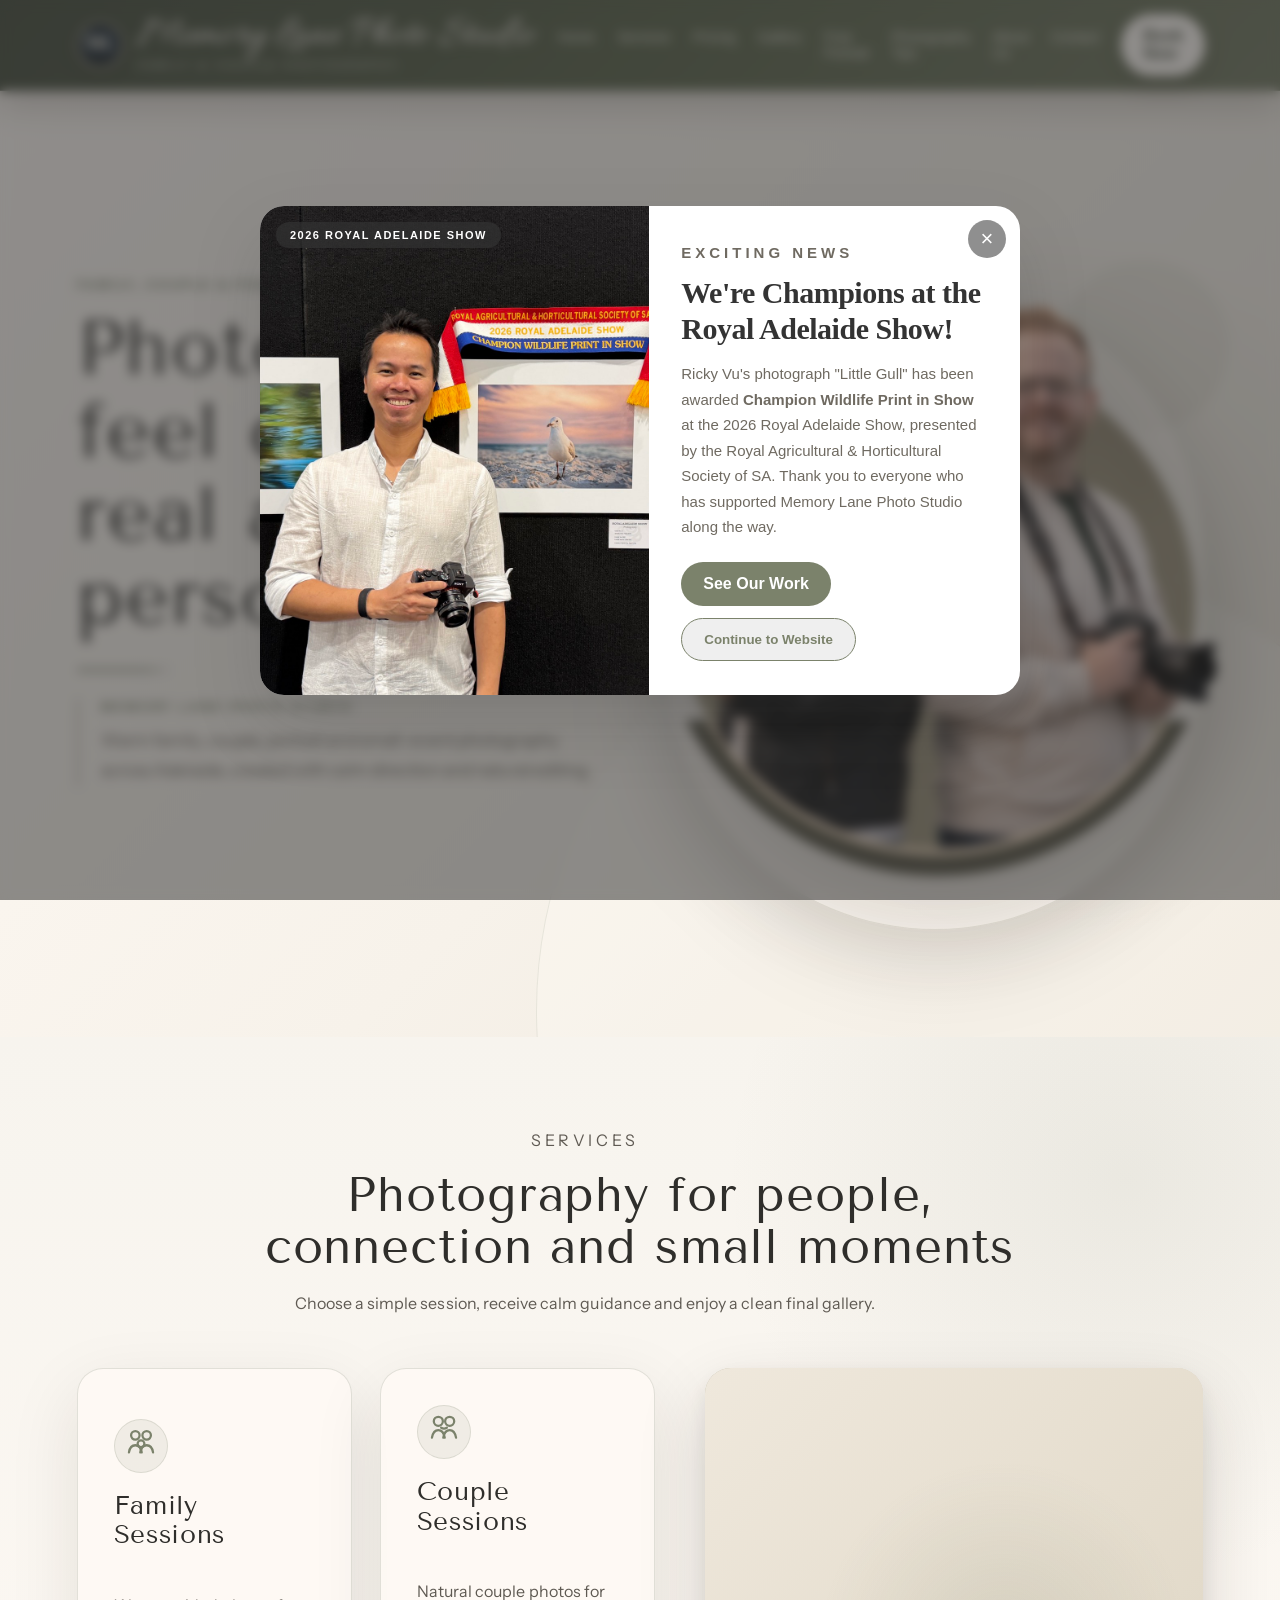
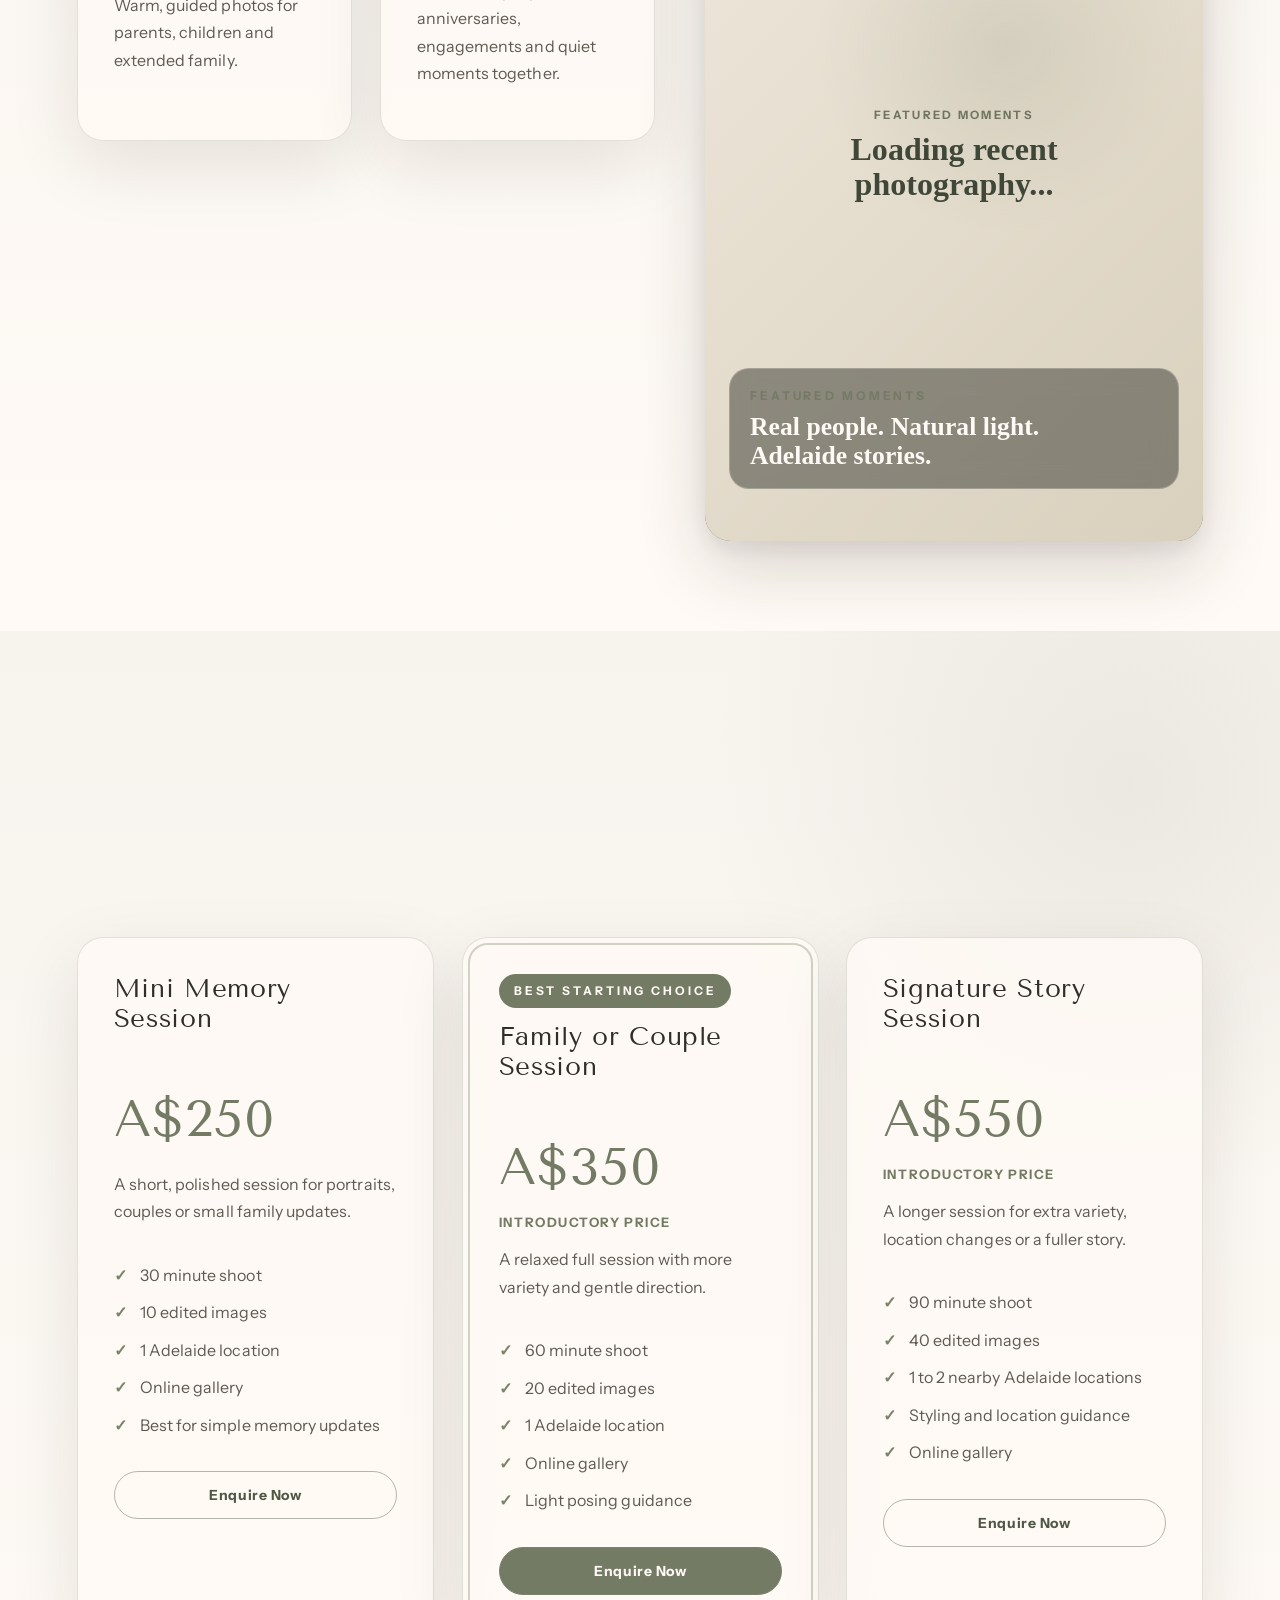
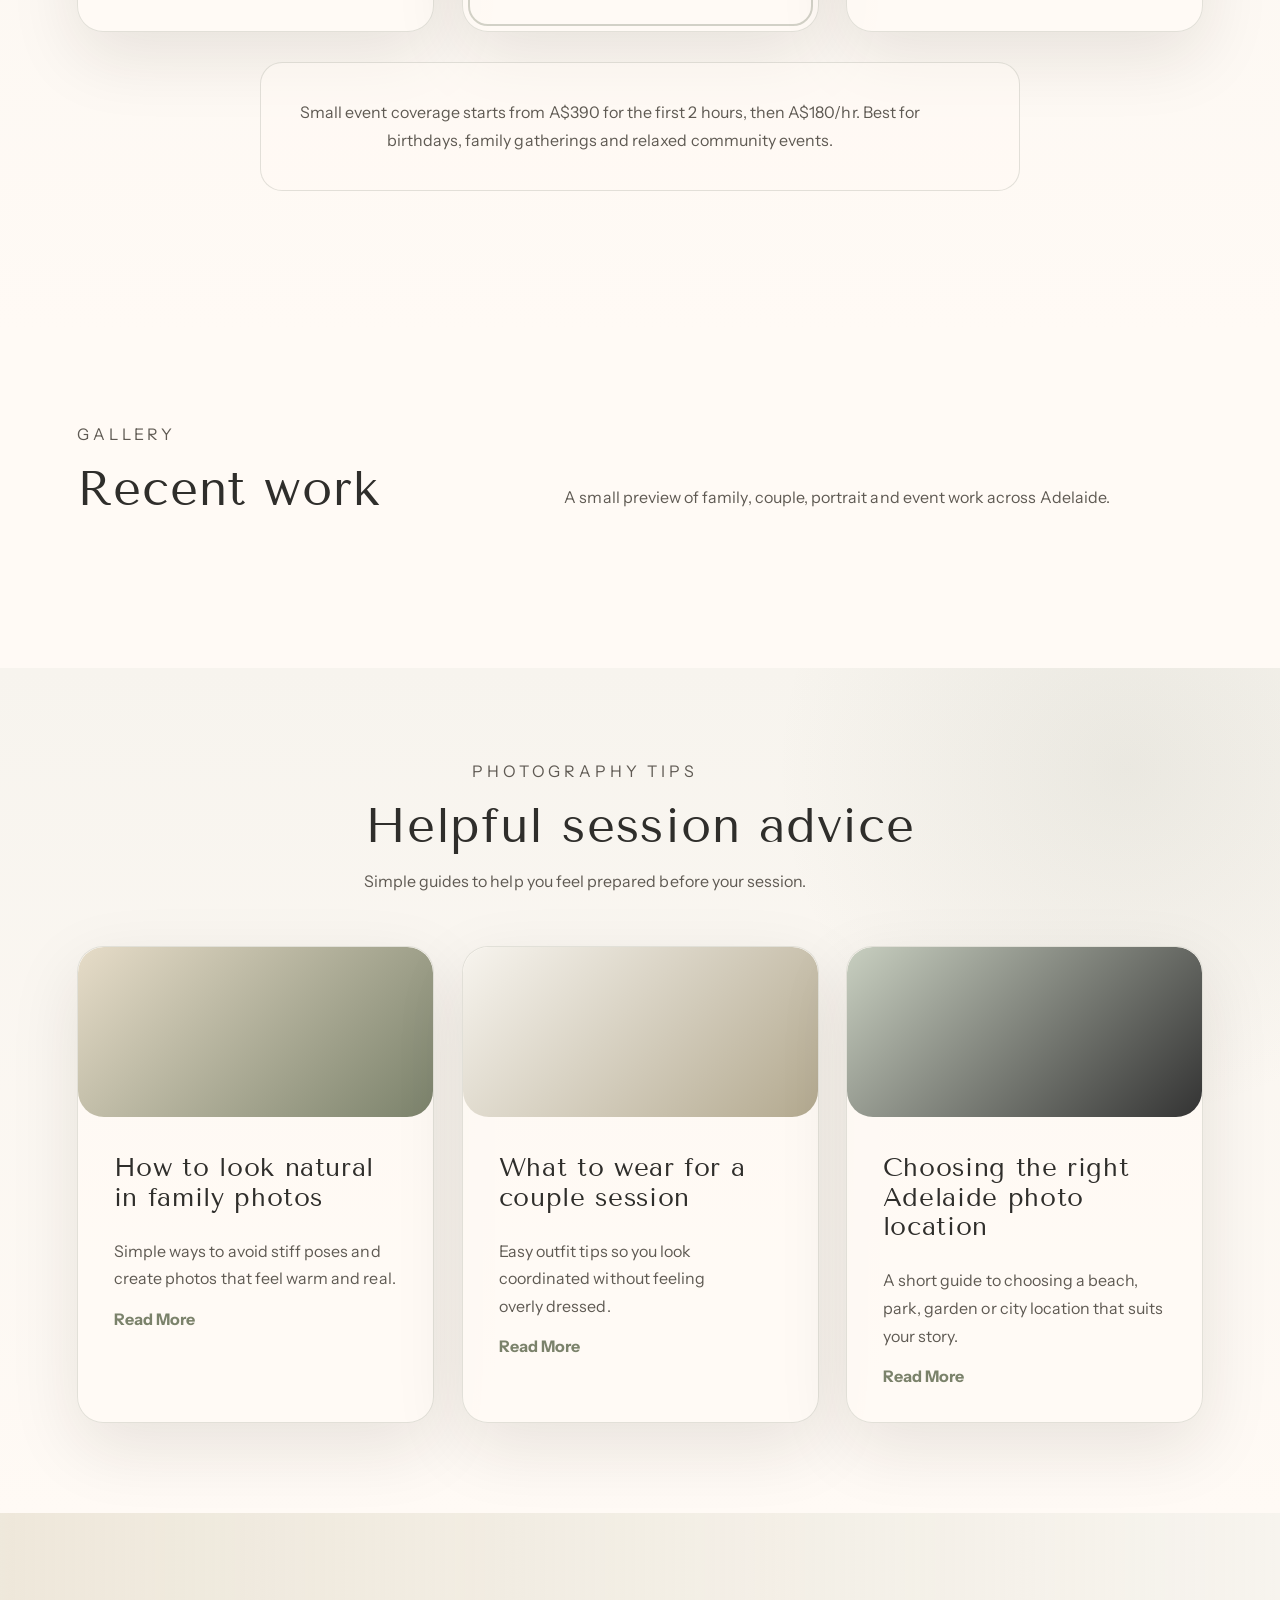
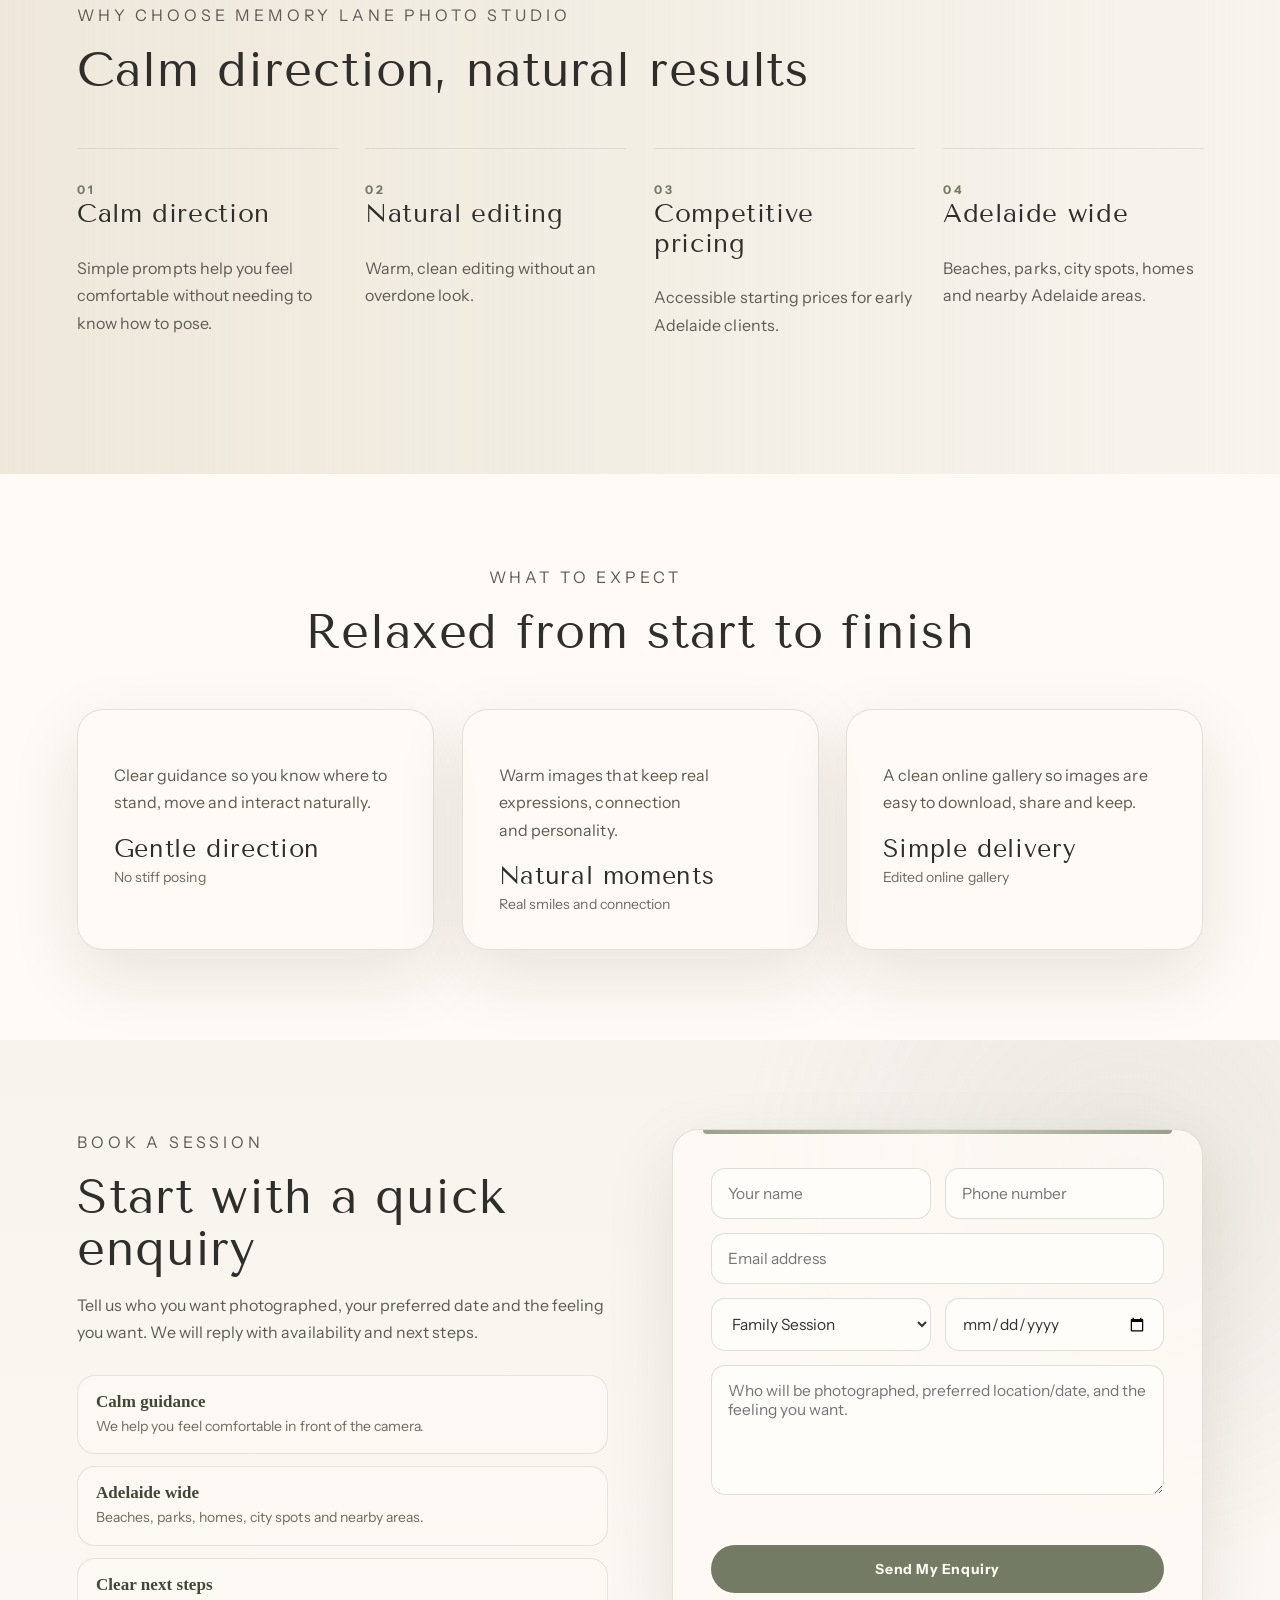
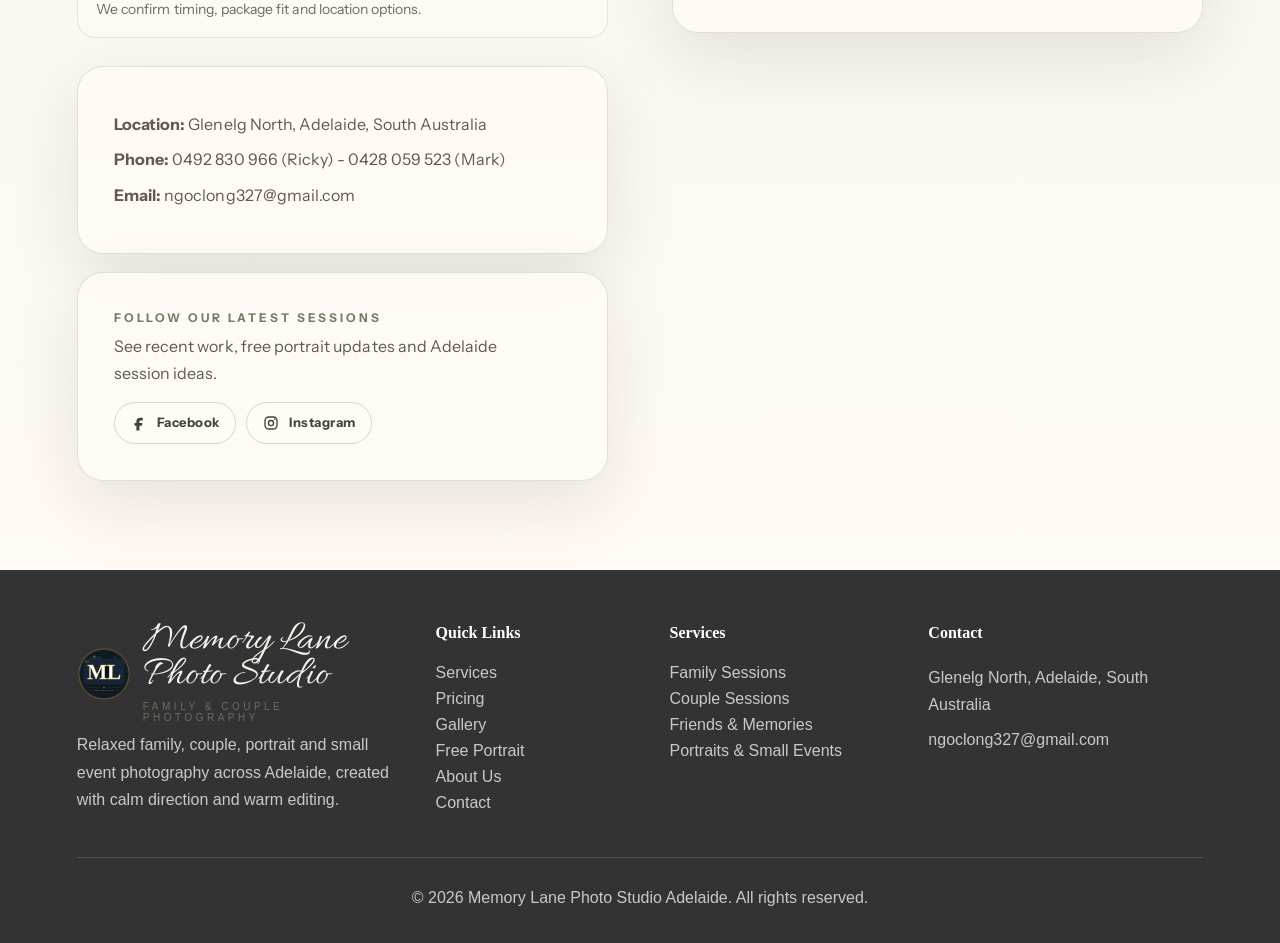
==== commit 5400c327: "Add award announcement popup for Adelaide Show 2026 win Shows a congratulations popup on homepage ar" ====
--- a/index.html
+++ b/index.html
@@ -52,9 +52,33 @@
   <link rel="preconnect" href="https://fonts.googleapis.com">
   <link rel="preconnect" href="https://fonts.gstatic.com" crossorigin>
   <link href="https://fonts.googleapis.com/css2?family=Allura&family=Instrument+Sans:wght@400;500;600;700;800&family=Tenor+Sans&display=swap" rel="stylesheet">
-  <link rel="stylesheet" href="css/style.css?v=20260701-site-clean-reveal">
+  <link rel="stylesheet" href="css/style.css?v=20260728-mobile-gallery-grid">
 </head>
 <body>
+
+  <div id="awardPopup" class="award-popup-overlay" role="dialog" aria-modal="true" aria-labelledby="awardPopupTitle" aria-describedby="awardPopupDescription">
+    <div class="award-popup-card">
+      <button class="award-popup-close" type="button" aria-label="Close announcement" data-award-popup-close>×</button>
+
+      <div class="award-popup-media">
+        <span class="award-popup-ribbon">2026 Royal Adelaide Show</span>
+        <img src="assets/images/awards/adelaide-show-2026-champion-wildlife.jpg" alt="Ricky Vu holding the Champion Wildlife Print in Show ribbon beside his award-winning photograph at the 2026 Royal Adelaide Show">
+      </div>
+
+      <div class="award-popup-body">
+        <p class="eyebrow">Exciting News</p>
+        <h2 id="awardPopupTitle">We're Champions at the Royal Adelaide Show!</h2>
+        <p id="awardPopupDescription">
+          Ricky Vu's photograph "Little Gull" has been awarded <strong>Champion Wildlife Print in Show</strong> at the 2026 Royal Adelaide Show, presented by the Royal Agricultural &amp; Horticultural Society of SA. Thank you to everyone who has supported Memory Lane Photo Studio along the way.
+        </p>
+
+        <div class="award-popup-actions">
+          <a href="#gallery" class="primary-button" data-award-popup-close>See Our Work</a>
+          <button type="button" class="secondary-button" data-award-popup-close>Continue to Website</button>
+        </div>
+      </div>
+    </div>
+  </div>
 
   <header class="site-header">
     <a href="#home" class="logo">
@@ -484,7 +508,7 @@
 
   <script src="https://cdn.jsdelivr.net/npm/@supabase/supabase-js@2"></script>
   <script src="js/supabase.js?v=20260701-site-clean-reveal"></script>
-  <script src="js/main.js?v=20260701-site-clean-reveal"></script>
+  <script src="js/main.js?v=20260728-mobile-gallery-grid"></script>
 
   <script>
     (function () {
@@ -534,5 +558,64 @@
       });
     }());
   </script>
+
+  <script>
+    (function () {
+      var popup = document.querySelector('#awardPopup');
+
+      if (!popup) {
+        return;
+      }
+
+      var STORAGE_KEY = 'mlAwardPopupSeen-adelaide-show-2026';
+      var closeTriggers = popup.querySelectorAll('[data-award-popup-close]');
+
+      function openPopup() {
+        popup.classList.add('open');
+        document.body.classList.add('modal-open');
+      }
+
+      function closePopup() {
+        popup.classList.remove('open');
+        document.body.classList.remove('modal-open');
+      }
+
+      closeTriggers.forEach(function (trigger) {
+        trigger.addEventListener('click', closePopup);
+      });
+
+      popup.addEventListener('click', function (event) {
+        if (event.target === popup) {
+          closePopup();
+        }
+      });
+
+      document.addEventListener('keydown', function (event) {
+        if (event.key === 'Escape' && popup.classList.contains('open')) {
+          closePopup();
+        }
+      });
+
+      var alreadySeen = false;
+
+      try {
+        alreadySeen = sessionStorage.getItem(STORAGE_KEY) === 'true';
+      } catch (error) {
+        alreadySeen = false;
+      }
+
+      if (!alreadySeen) {
+        window.setTimeout(function () {
+          openPopup();
+
+          try {
+            sessionStorage.setItem(STORAGE_KEY, 'true');
+          } catch (error) {
+            /* Private browsing or storage disabled: popup will simply show again next visit. */
+          }
+        }, 500);
+      }
+    }());
+  </script>
 </body>
 </html>
--- a/css/style.css
+++ b/css/style.css
@@ -7541,3 +7541,263 @@
   }
 }
 /* END SITE-WIDE CLEAN PREMIUM POLISH + SCROLL REVEAL */
+
+/* =========================================================
+   MOBILE GALLERY MODAL GRID STABILITY - 20260728
+   Prevents iOS Safari thumbnails from collapsing and visually
+   overlapping when mixed portrait and landscape images load.
+   Keep this block at the very end of the file.
+   ========================================================= */
+@media (max-width: 760px) {
+  body .gallery-modal {
+    overflow: hidden !important;
+  }
+
+  body .gallery-modal-panel {
+    inset: 12px !important;
+    width: auto !important;
+    max-width: none !important;
+    height: calc(100vh - 24px) !important;
+    height: calc(100dvh - 24px) !important;
+    max-height: none !important;
+    display: flex !important;
+    flex-direction: column !important;
+    overflow: hidden !important;
+    border-radius: 26px !important;
+  }
+
+  body .gallery-modal-header {
+    position: relative !important;
+    z-index: 2 !important;
+    flex: 0 0 auto !important;
+    gap: 18px !important;
+    padding: 22px 20px 18px !important;
+    background: rgba(247, 244, 238, 0.96) !important;
+    backdrop-filter: blur(14px) !important;
+  }
+
+  body .gallery-modal-header .eyebrow {
+    margin-bottom: 7px !important;
+    font-size: 11px !important;
+    letter-spacing: 0.22em !important;
+  }
+
+  body .gallery-modal-header h2 {
+    max-width: calc(100vw - 120px) !important;
+    font-size: clamp(32px, 9vw, 44px) !important;
+    line-height: 0.98 !important;
+    text-wrap: balance !important;
+  }
+
+  body .gallery-modal-close {
+    width: 46px !important;
+    height: 46px !important;
+    flex: 0 0 46px !important;
+  }
+
+  body .gallery-modal-grid {
+    position: relative !important;
+    flex: 1 1 auto !important;
+    display: grid !important;
+    grid-template-columns: repeat(2, minmax(0, 1fr)) !important;
+    grid-auto-flow: row !important;
+    grid-auto-rows: clamp(138px, 40vw, 190px) !important;
+    align-items: stretch !important;
+    align-content: start !important;
+    justify-items: stretch !important;
+    gap: 12px !important;
+    width: 100% !important;
+    min-height: 0 !important;
+    margin: 0 !important;
+    padding: 18px 20px 24px !important;
+    overflow-y: auto !important;
+    overflow-x: hidden !important;
+    overscroll-behavior: contain !important;
+    -webkit-overflow-scrolling: touch !important;
+  }
+
+  body .gallery-modal-item {
+    position: relative !important;
+    isolation: isolate !important;
+    contain: layout paint !important;
+    display: block !important;
+    width: 100% !important;
+    height: 100% !important;
+    min-width: 0 !important;
+    min-height: 0 !important;
+    aspect-ratio: auto !important;
+    margin: 0 !important;
+    overflow: hidden !important;
+    border-radius: 16px !important;
+    background: #e9e3d9 !important;
+    box-shadow: 0 10px 24px rgba(42, 31, 24, 0.10) !important;
+    transform: translateZ(0) !important;
+  }
+
+  body .gallery-modal-item img {
+    position: absolute !important;
+    inset: 0 !important;
+    display: block !important;
+    width: 100% !important;
+    height: 100% !important;
+    min-width: 0 !important;
+    min-height: 0 !important;
+    max-width: none !important;
+    margin: 0 !important;
+    object-fit: cover !important;
+    object-position: center !important;
+    border-radius: inherit !important;
+    transform: none !important;
+  }
+
+  body .gallery-modal-item:active img {
+    transform: scale(0.985) !important;
+  }
+}
+
+@media (max-width: 360px) {
+  body .gallery-modal-panel {
+    inset: 8px !important;
+    height: calc(100vh - 16px) !important;
+    height: calc(100dvh - 16px) !important;
+    border-radius: 22px !important;
+  }
+
+  body .gallery-modal-header {
+    padding: 20px 16px 16px !important;
+  }
+
+  body .gallery-modal-grid {
+    grid-auto-rows: 132px !important;
+    gap: 10px !important;
+    padding: 16px 16px 20px !important;
+  }
+
+  body .gallery-modal-item {
+    border-radius: 14px !important;
+  }
+}
+
+/* =========================================================
+   AWARD ANNOUNCEMENT POPUP - 20261002
+   ========================================================= */
+.award-popup-overlay {
+  position: fixed;
+  inset: 0;
+  z-index: 10000;
+  display: none;
+  align-items: center;
+  justify-content: center;
+  padding: 20px;
+  background: rgba(51, 51, 51, 0.55);
+  backdrop-filter: blur(6px);
+}
+
+.award-popup-overlay.open {
+  display: flex;
+}
+
+.award-popup-card {
+  position: relative;
+  width: min(760px, 100%);
+  max-height: calc(100vh - 40px);
+  overflow: auto;
+  display: grid;
+  grid-template-columns: 1.05fr 1fr;
+  background: var(--white);
+  border-radius: 24px;
+  box-shadow: var(--shadow-strong);
+}
+
+.award-popup-media {
+  position: relative;
+  min-height: 220px;
+  background: var(--cream-dark);
+}
+
+.award-popup-media img {
+  display: block;
+  width: 100%;
+  height: 100%;
+  object-fit: cover;
+}
+
+.award-popup-ribbon {
+  position: absolute;
+  top: 16px;
+  left: 16px;
+  padding: 7px 14px;
+  border-radius: 999px;
+  background: rgba(51, 51, 51, 0.72);
+  color: var(--white);
+  font-size: 11px;
+  font-weight: 700;
+  letter-spacing: 1.5px;
+  text-transform: uppercase;
+}
+
+.award-popup-body {
+  padding: 34px 32px;
+  display: flex;
+  flex-direction: column;
+  justify-content: center;
+}
+
+.award-popup-body .eyebrow {
+  margin: 0 0 10px;
+}
+
+.award-popup-body h2 {
+  margin: 0 0 14px;
+  font-family: Georgia, serif;
+  font-size: clamp(24px, 3vw, 30px);
+  line-height: 1.2;
+  letter-spacing: -0.5px;
+  color: var(--charcoal);
+}
+
+.award-popup-body p {
+  margin: 0 0 22px;
+  color: var(--muted);
+  font-size: 15px;
+}
+
+.award-popup-actions {
+  display: flex;
+  flex-wrap: wrap;
+  gap: 12px;
+}
+
+.award-popup-close {
+  position: absolute;
+  top: 14px;
+  right: 14px;
+  z-index: 2;
+  width: 38px;
+  height: 38px;
+  border: 0;
+  border-radius: 999px;
+  background: rgba(51, 51, 51, 0.55);
+  color: var(--white);
+  font-size: 22px;
+  line-height: 1;
+  cursor: pointer;
+}
+
+.award-popup-close:hover {
+  background: rgba(51, 51, 51, 0.75);
+}
+
+@media (max-width: 720px) {
+  .award-popup-card {
+    grid-template-columns: 1fr;
+  }
+
+  .award-popup-media {
+    min-height: 200px;
+  }
+
+  .award-popup-body {
+    padding: 26px 22px 30px;
+  }
+}
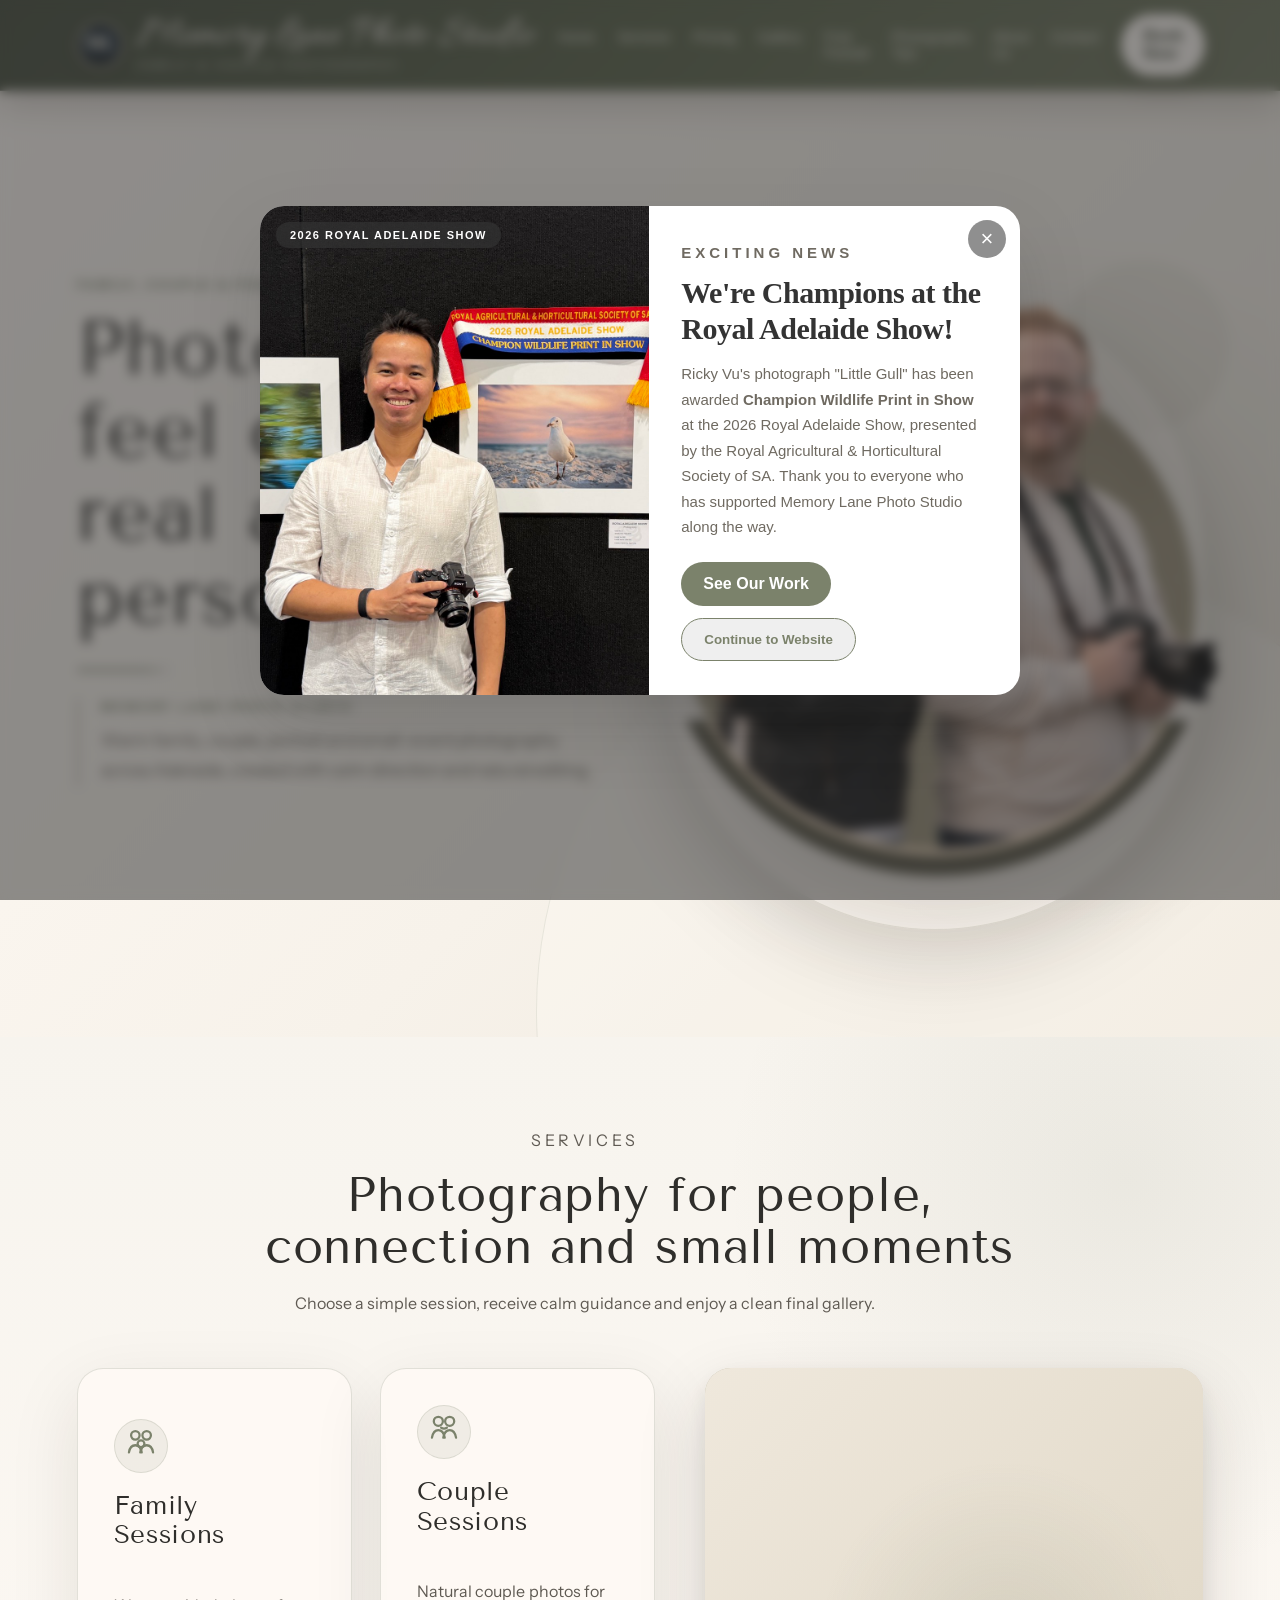
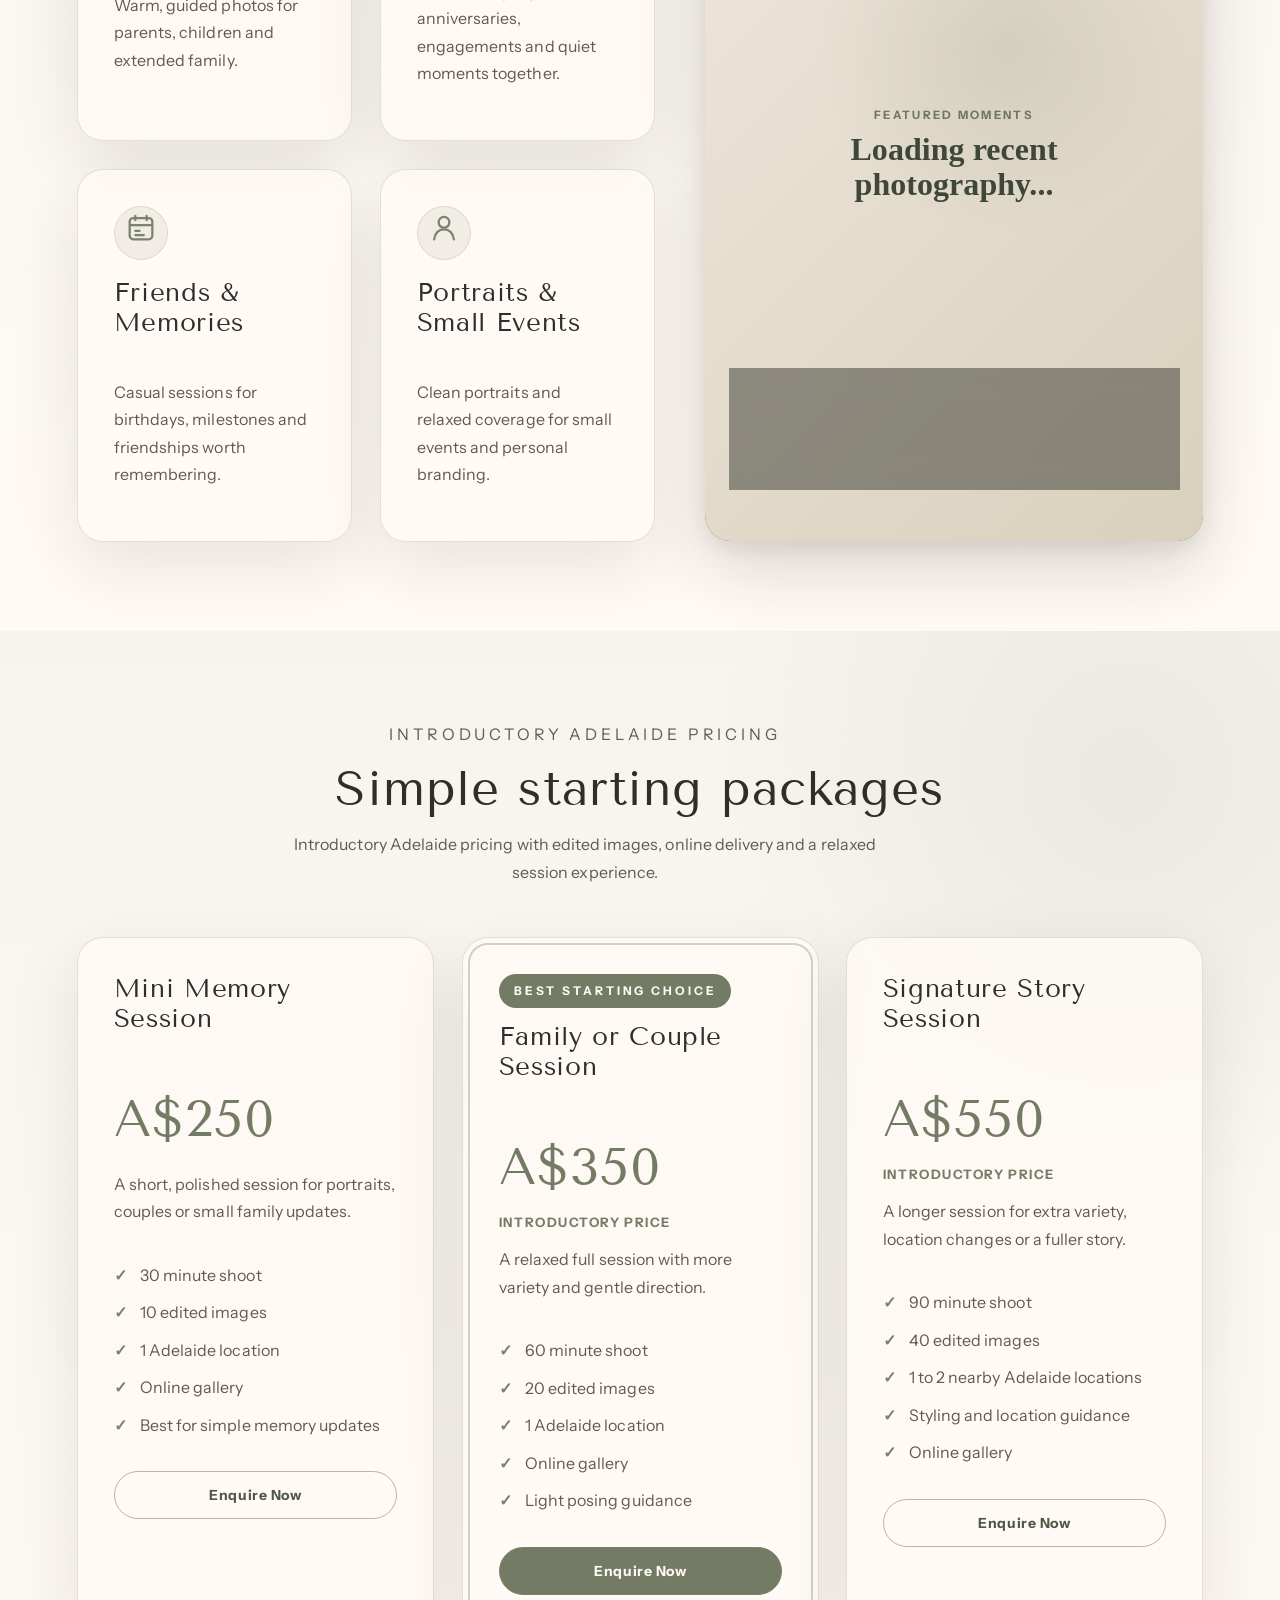
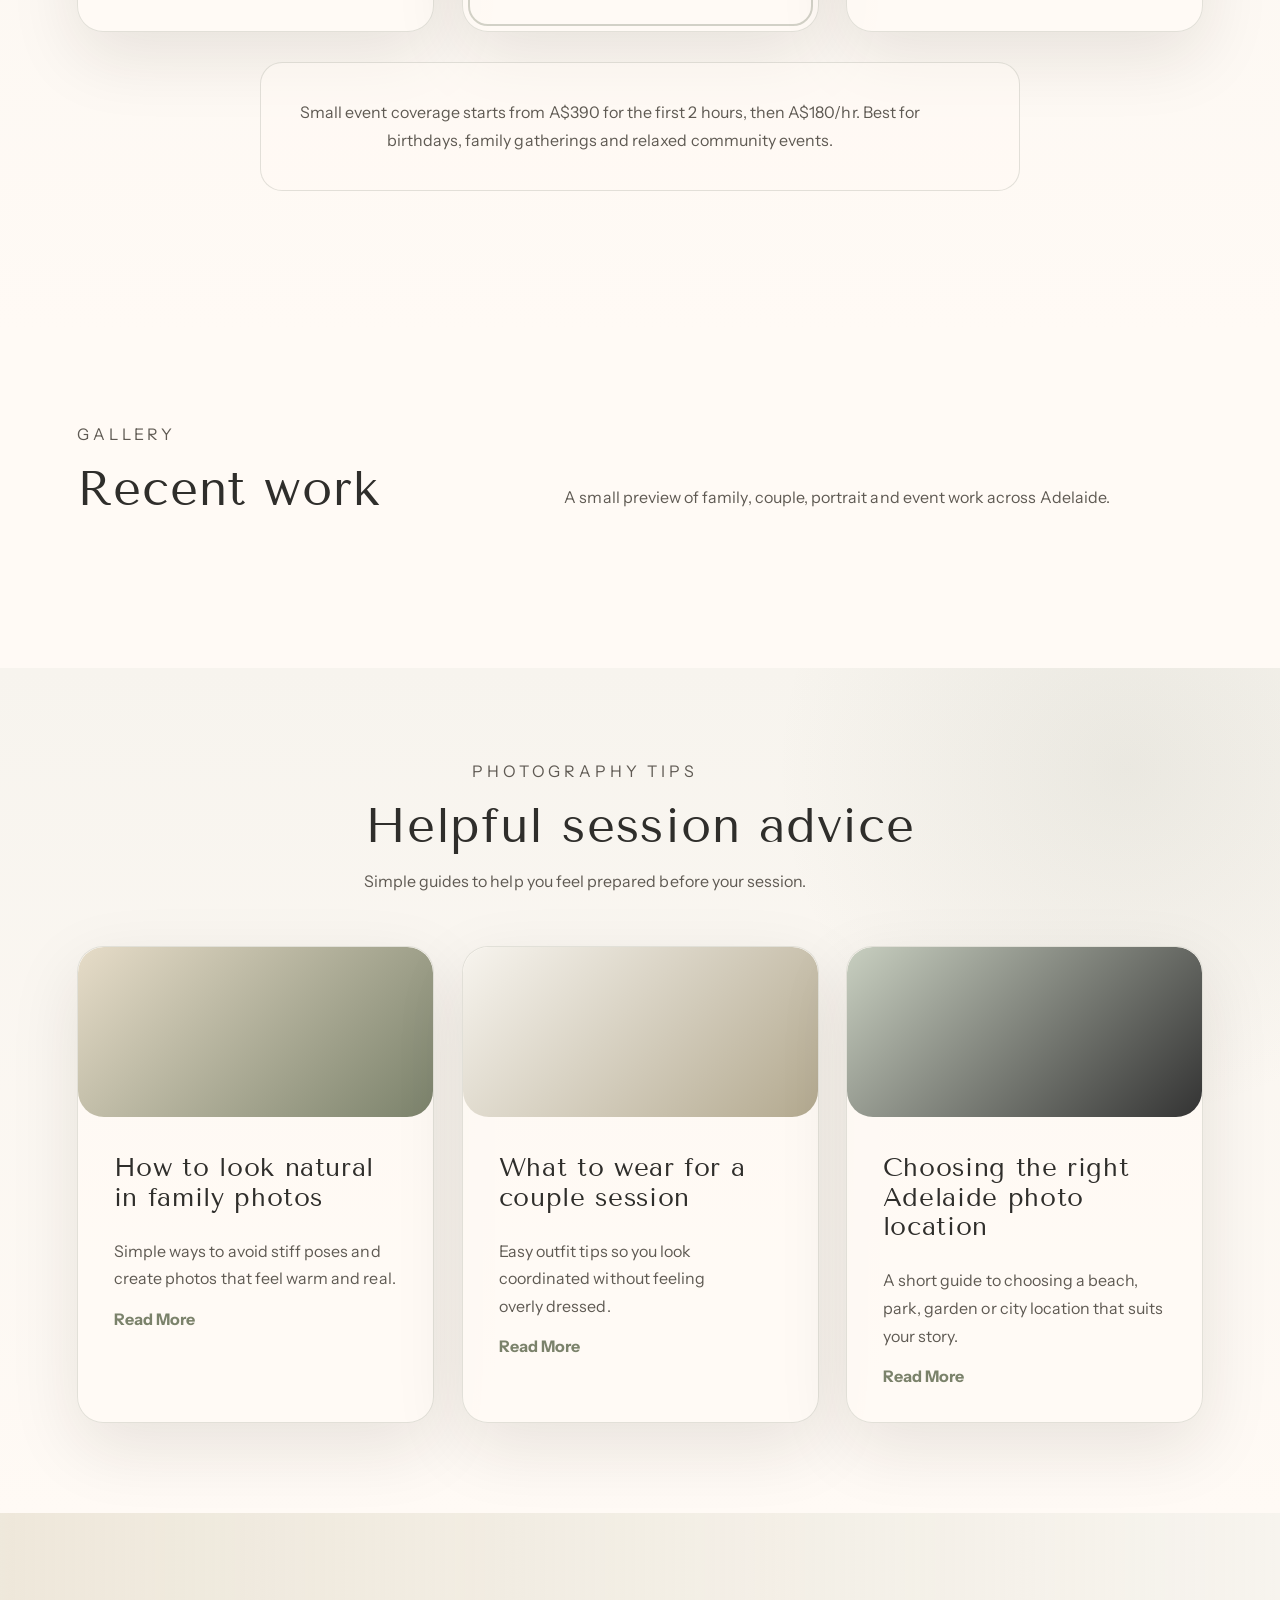
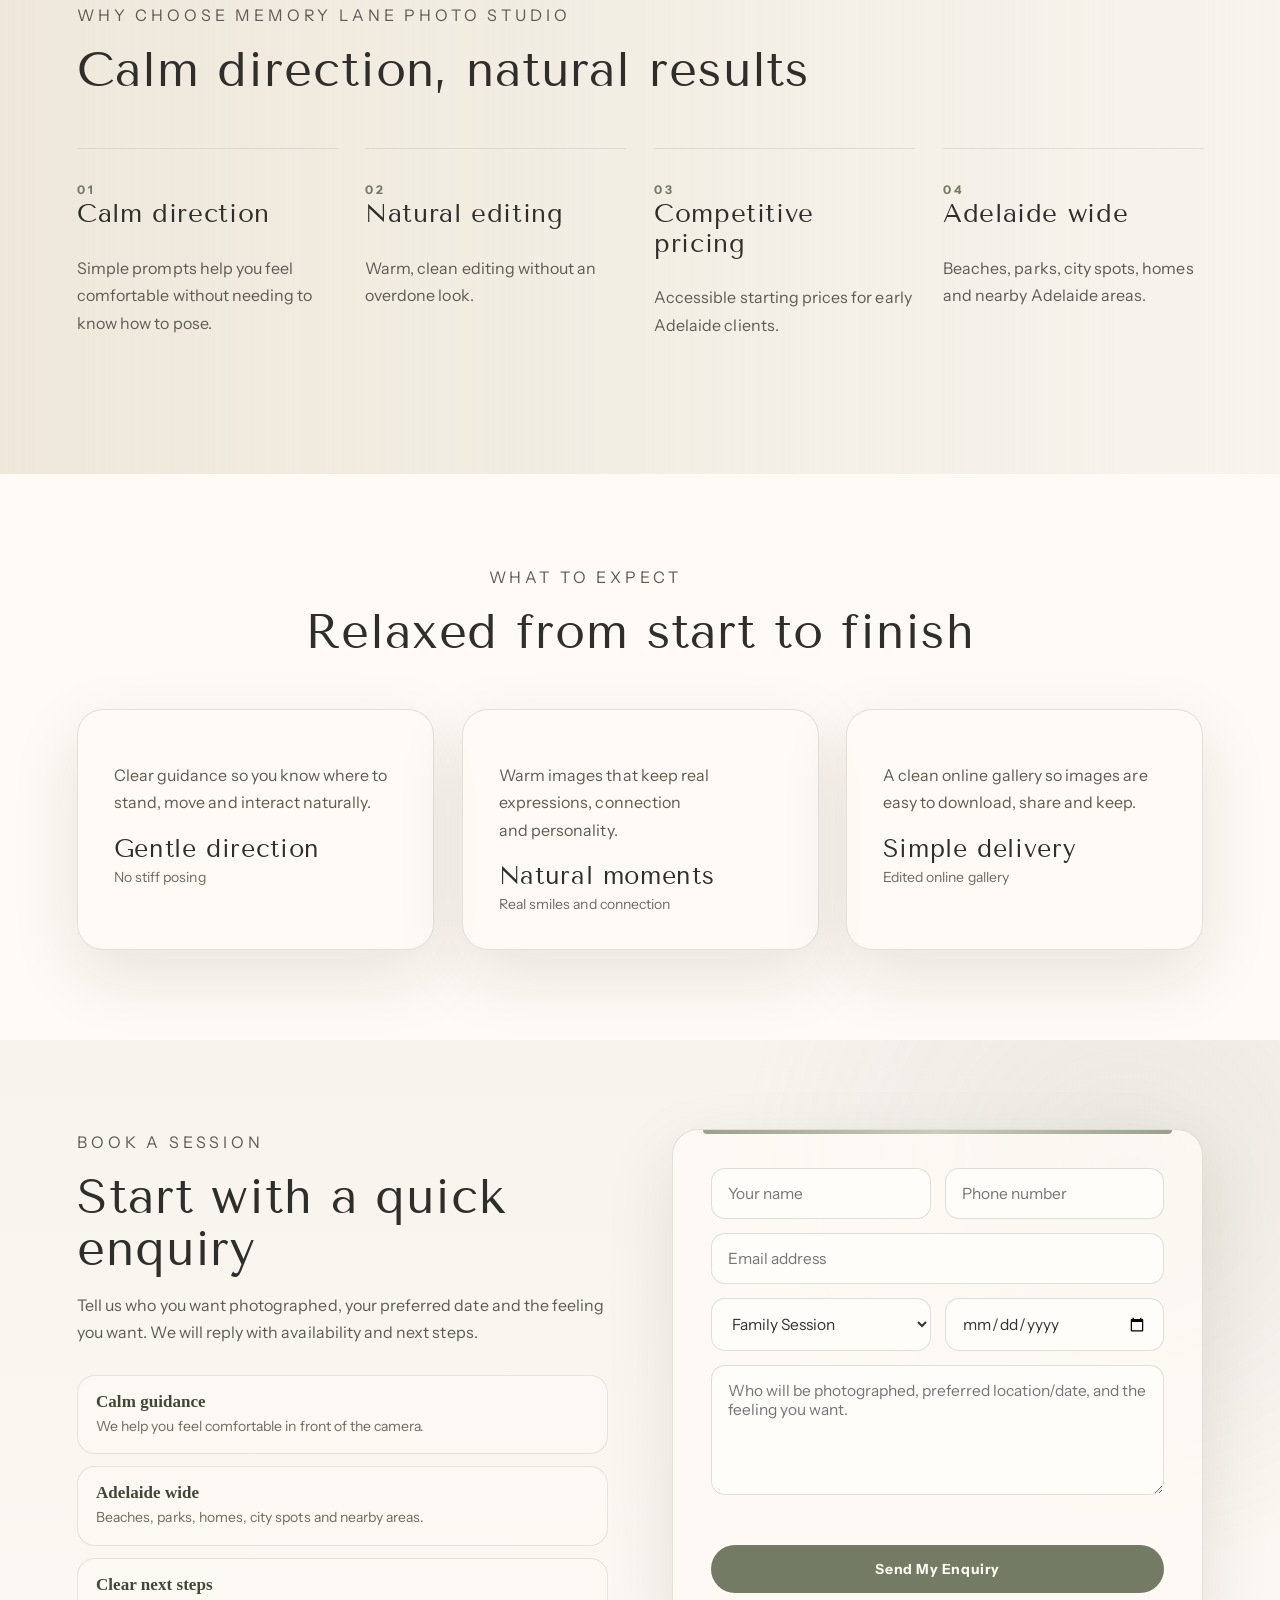
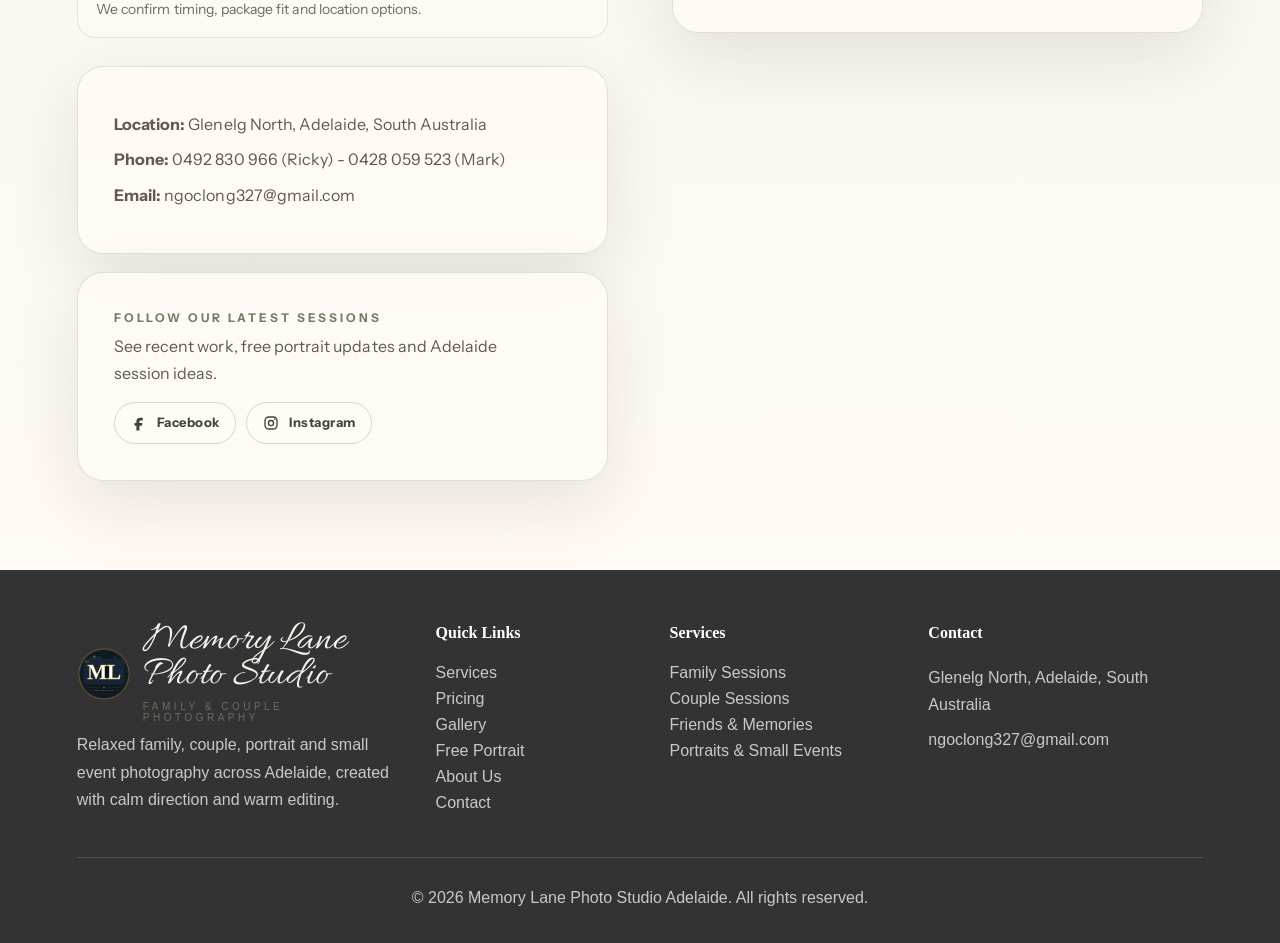
==== commit 4ed07903: "Add brief confetti burst to the award announcement popup A short canvas-based confetti animation (~1" ====
--- a/index.html
+++ b/index.html
@@ -57,6 +57,8 @@
 <body>
 
   <div id="awardPopup" class="award-popup-overlay" role="dialog" aria-modal="true" aria-labelledby="awardPopupTitle" aria-describedby="awardPopupDescription">
+    <canvas id="awardConfettiCanvas" class="award-confetti-canvas" aria-hidden="true"></canvas>
+
     <div class="award-popup-card">
       <button class="award-popup-close" type="button" aria-label="Close announcement" data-award-popup-close>×</button>
 
@@ -570,9 +572,100 @@
       var STORAGE_KEY = 'mlAwardPopupSeen-adelaide-show-2026';
       var closeTriggers = popup.querySelectorAll('[data-award-popup-close]');
 
+      function launchConfetti() {
+        var canvas = document.querySelector('#awardConfettiCanvas');
+
+        if (!canvas || !canvas.getContext) {
+          return;
+        }
+
+        if (window.matchMedia && window.matchMedia('(prefers-reduced-motion: reduce)').matches) {
+          return;
+        }
+
+        var ctx = canvas.getContext('2d');
+        var dpr = Math.min(window.devicePixelRatio || 1, 2);
+        var width = popup.clientWidth;
+        var height = popup.clientHeight;
+
+        canvas.width = width * dpr;
+        canvas.height = height * dpr;
+        canvas.style.width = width + 'px';
+        canvas.style.height = height + 'px';
+        ctx.setTransform(dpr, 0, 0, dpr, 0, 0);
+
+        var colors = ['#d6ad60', '#7b826b', '#8b4f45', '#f7f4ee', '#ffffff'];
+        var particleCount = Math.min(110, Math.round(width / 6));
+        var particles = [];
+
+        for (var i = 0; i < particleCount; i++) {
+          particles.push({
+            x: Math.random() * width,
+            y: -20 - (Math.random() * height * 0.4),
+            vx: (Math.random() - 0.5) * 2.4,
+            vy: 2 + (Math.random() * 3.2),
+            size: 5 + (Math.random() * 6),
+            color: colors[Math.floor(Math.random() * colors.length)],
+            rotation: Math.random() * Math.PI * 2,
+            rotationSpeed: (Math.random() - 0.5) * 0.3,
+            shape: Math.random() > 0.5 ? 'rect' : 'circle'
+          });
+        }
+
+        var duration = 1800;
+        var fadeStart = 1100;
+        var startTime = null;
+
+        function frame(timestamp) {
+          if (!startTime) {
+            startTime = timestamp;
+          }
+
+          var elapsed = timestamp - startTime;
+
+          ctx.clearRect(0, 0, width, height);
+
+          var fadeProgress = elapsed > fadeStart
+            ? Math.max(0, 1 - ((elapsed - fadeStart) / (duration - fadeStart)))
+            : 1;
+
+          particles.forEach(function (particle) {
+            particle.x += particle.vx;
+            particle.y += particle.vy;
+            particle.vy += 0.045;
+            particle.rotation += particle.rotationSpeed;
+
+            ctx.save();
+            ctx.globalAlpha = fadeProgress;
+            ctx.translate(particle.x, particle.y);
+            ctx.rotate(particle.rotation);
+            ctx.fillStyle = particle.color;
+
+            if (particle.shape === 'rect') {
+              ctx.fillRect(-particle.size / 2, -particle.size / 3, particle.size, particle.size * 0.6);
+            } else {
+              ctx.beginPath();
+              ctx.arc(0, 0, particle.size / 2.4, 0, Math.PI * 2);
+              ctx.fill();
+            }
+
+            ctx.restore();
+          });
+
+          if (elapsed < duration) {
+            window.requestAnimationFrame(frame);
+          } else {
+            ctx.clearRect(0, 0, width, height);
+          }
+        }
+
+        window.requestAnimationFrame(frame);
+      }
+
       function openPopup() {
         popup.classList.add('open');
         document.body.classList.add('modal-open');
+        launchConfetti();
       }
 
       function closePopup() {
--- a/css/style.css
+++ b/css/style.css
@@ -7699,6 +7699,7 @@
 
 .award-popup-card {
   position: relative;
+  z-index: 1;
   width: min(760px, 100%);
   max-height: calc(100vh - 40px);
   overflow: auto;
@@ -7707,6 +7708,13 @@
   background: var(--white);
   border-radius: 24px;
   box-shadow: var(--shadow-strong);
+}
+
+.award-confetti-canvas {
+  position: absolute;
+  inset: 0;
+  z-index: 2;
+  pointer-events: none;
 }
 
 .award-popup-media {
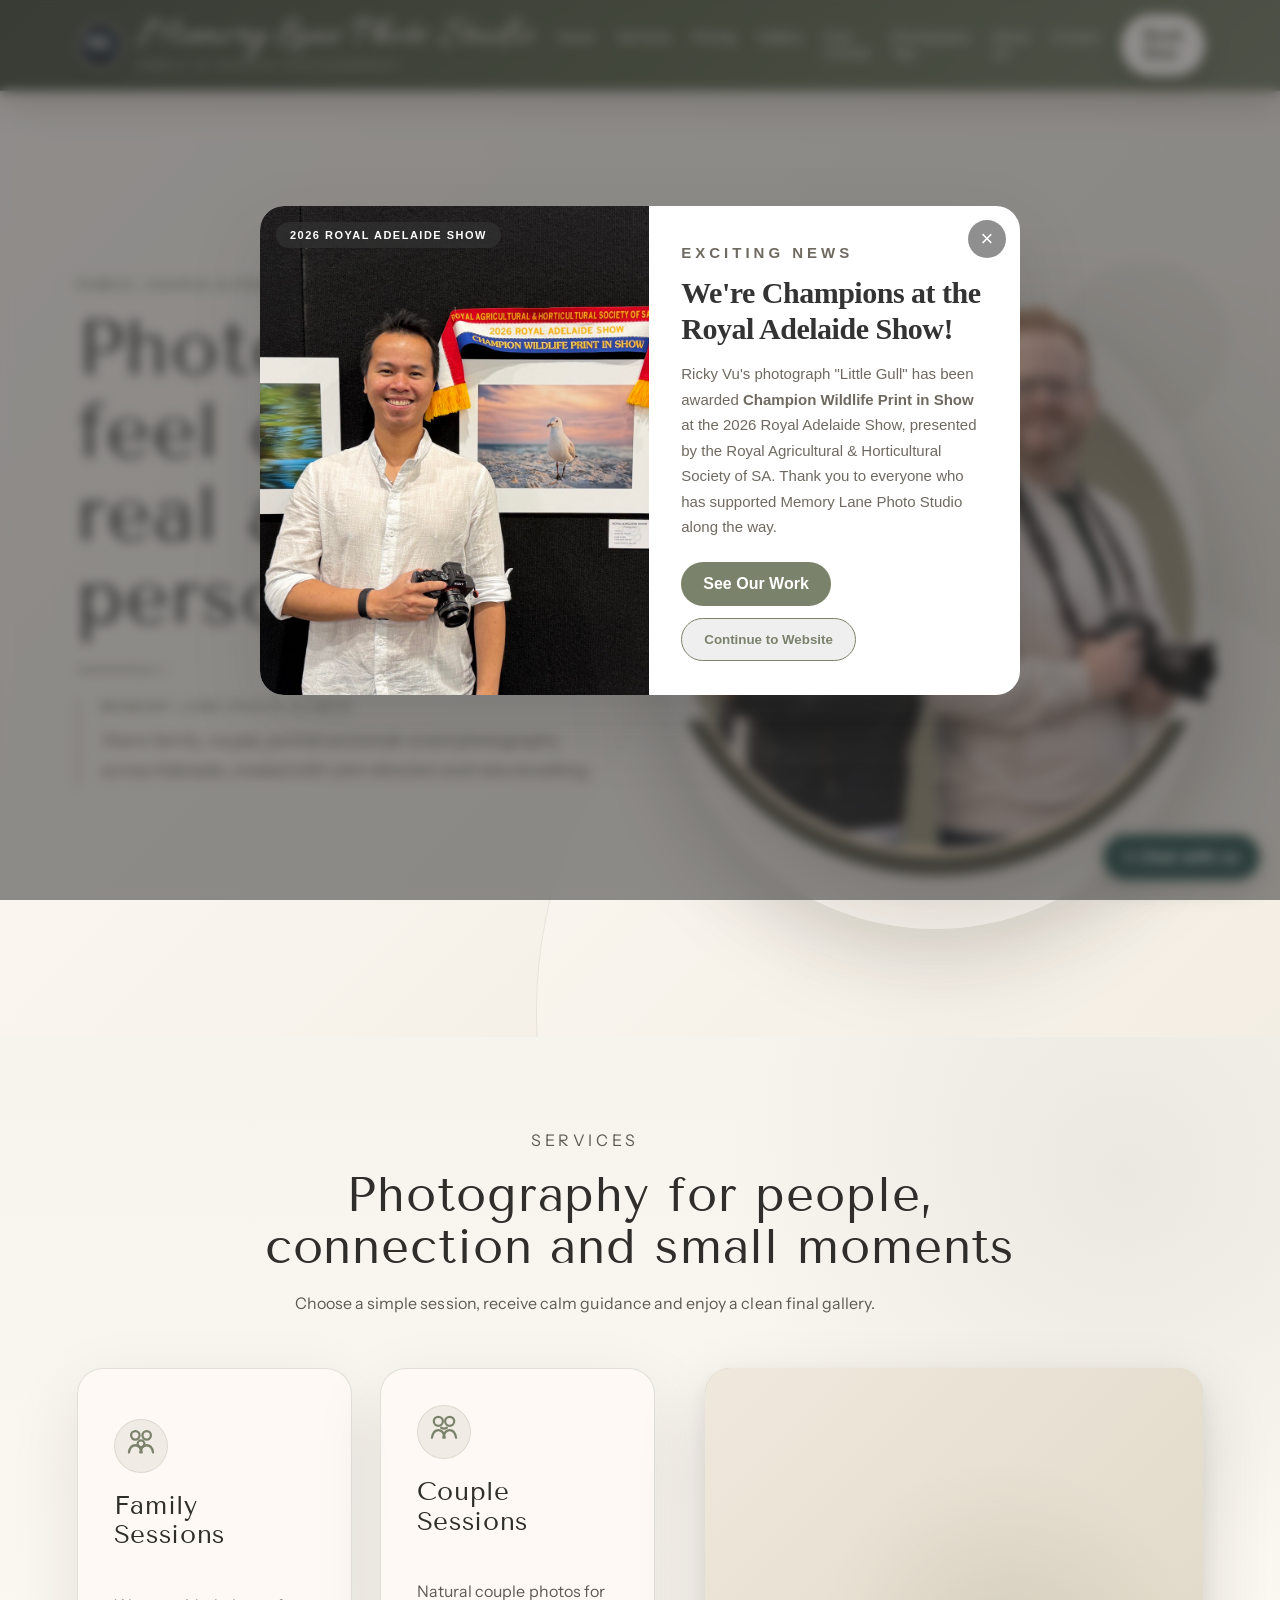
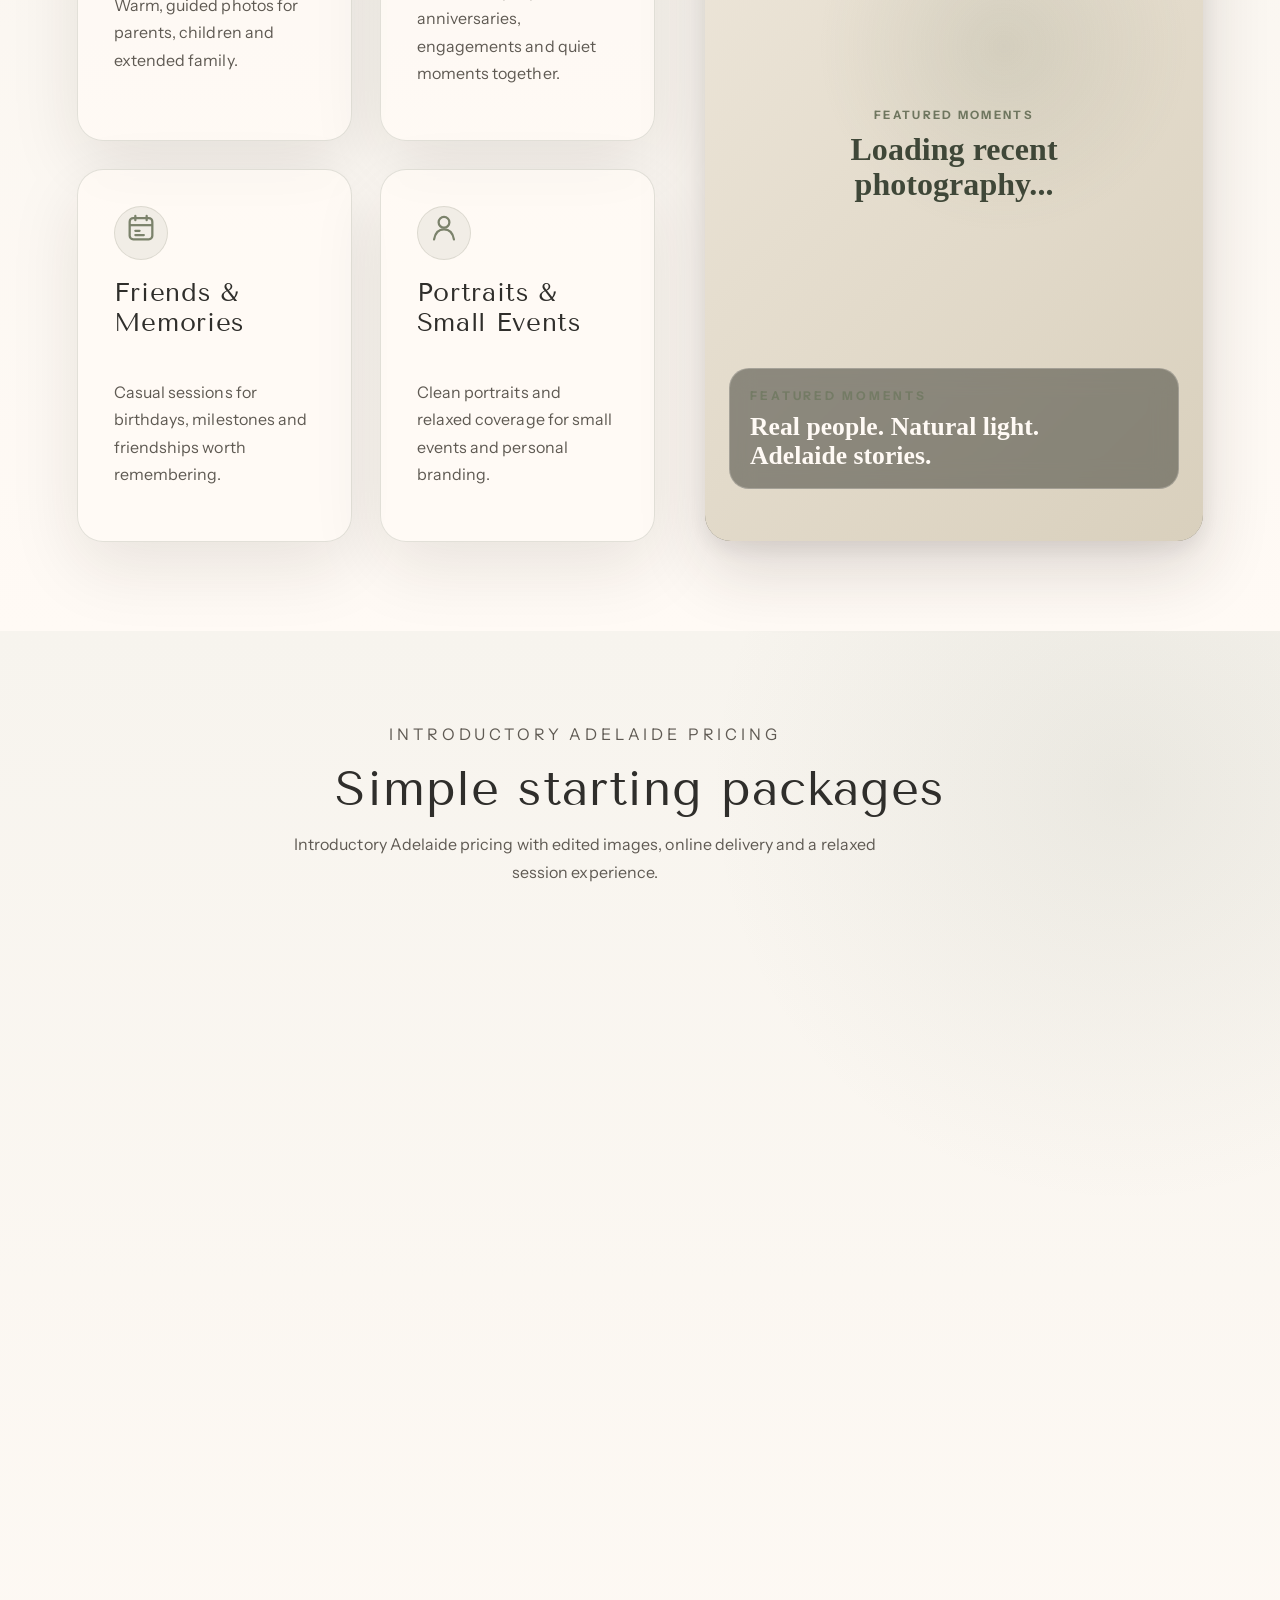
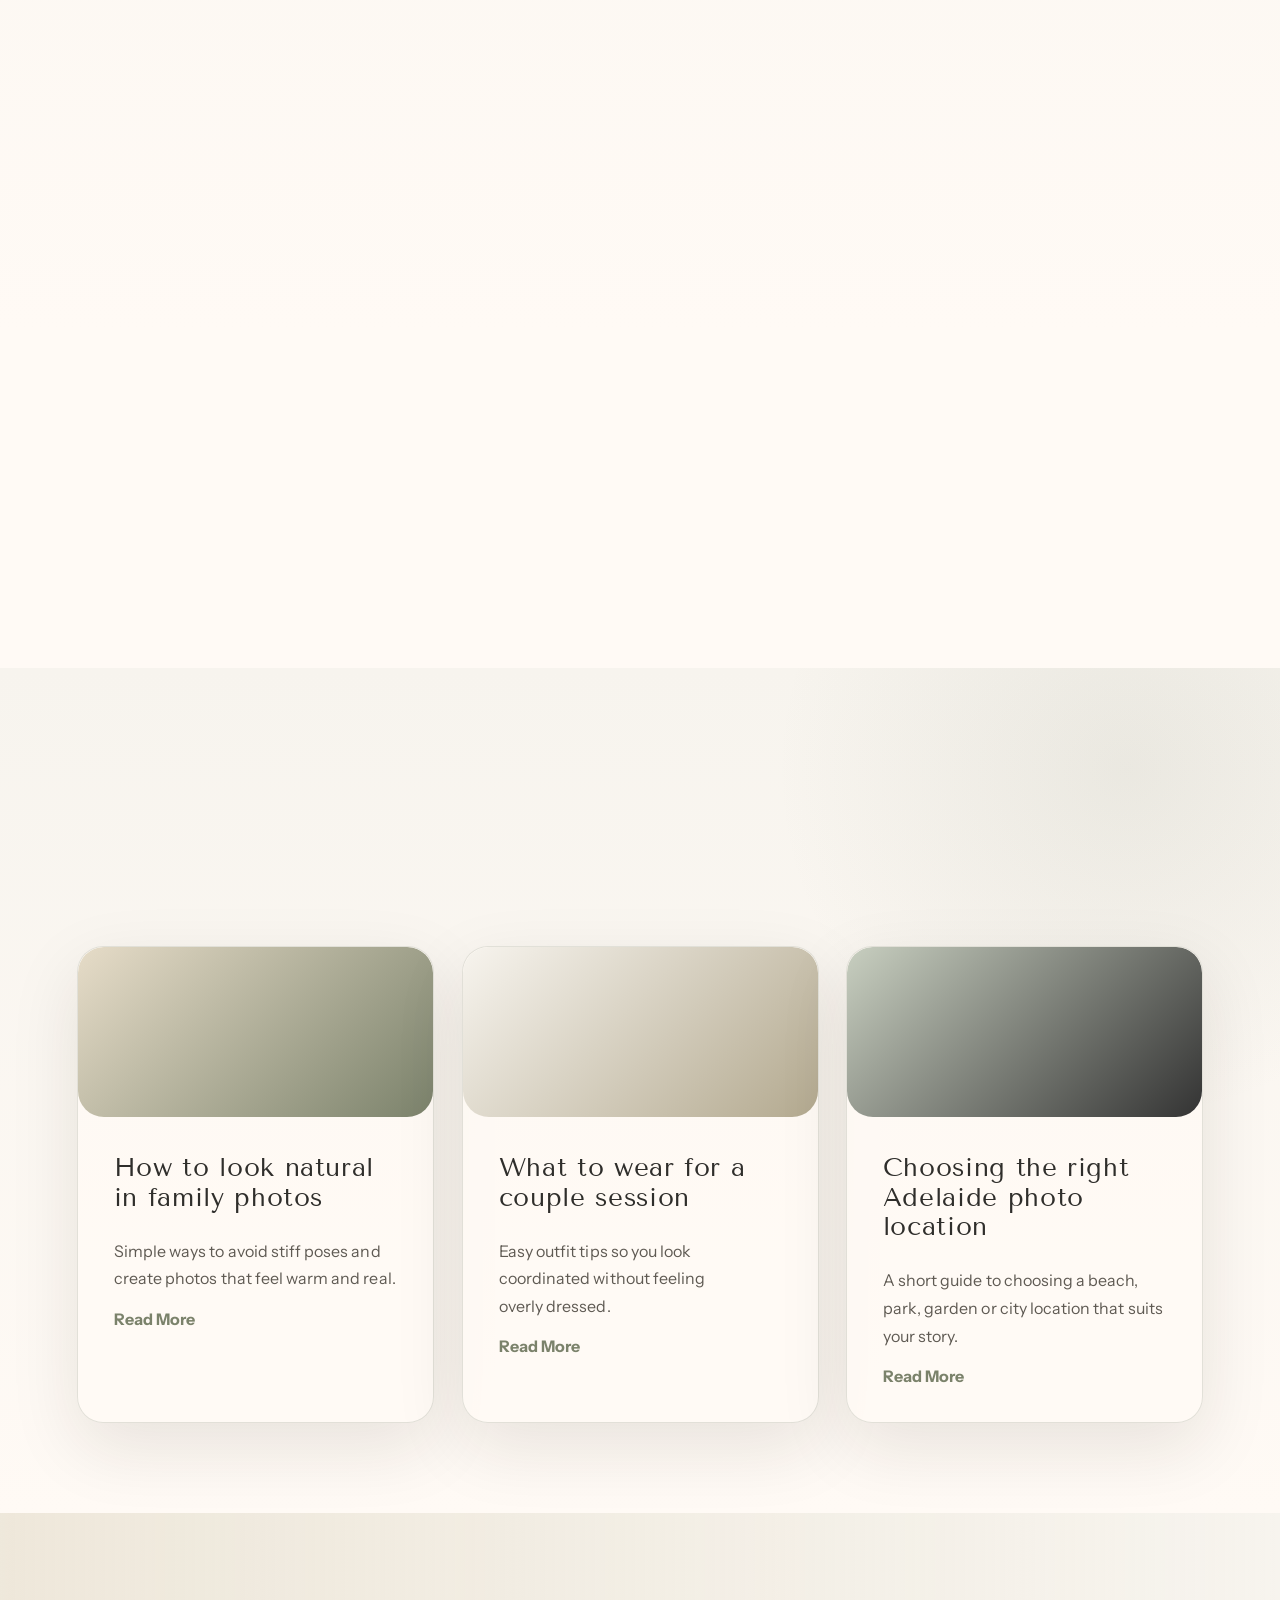
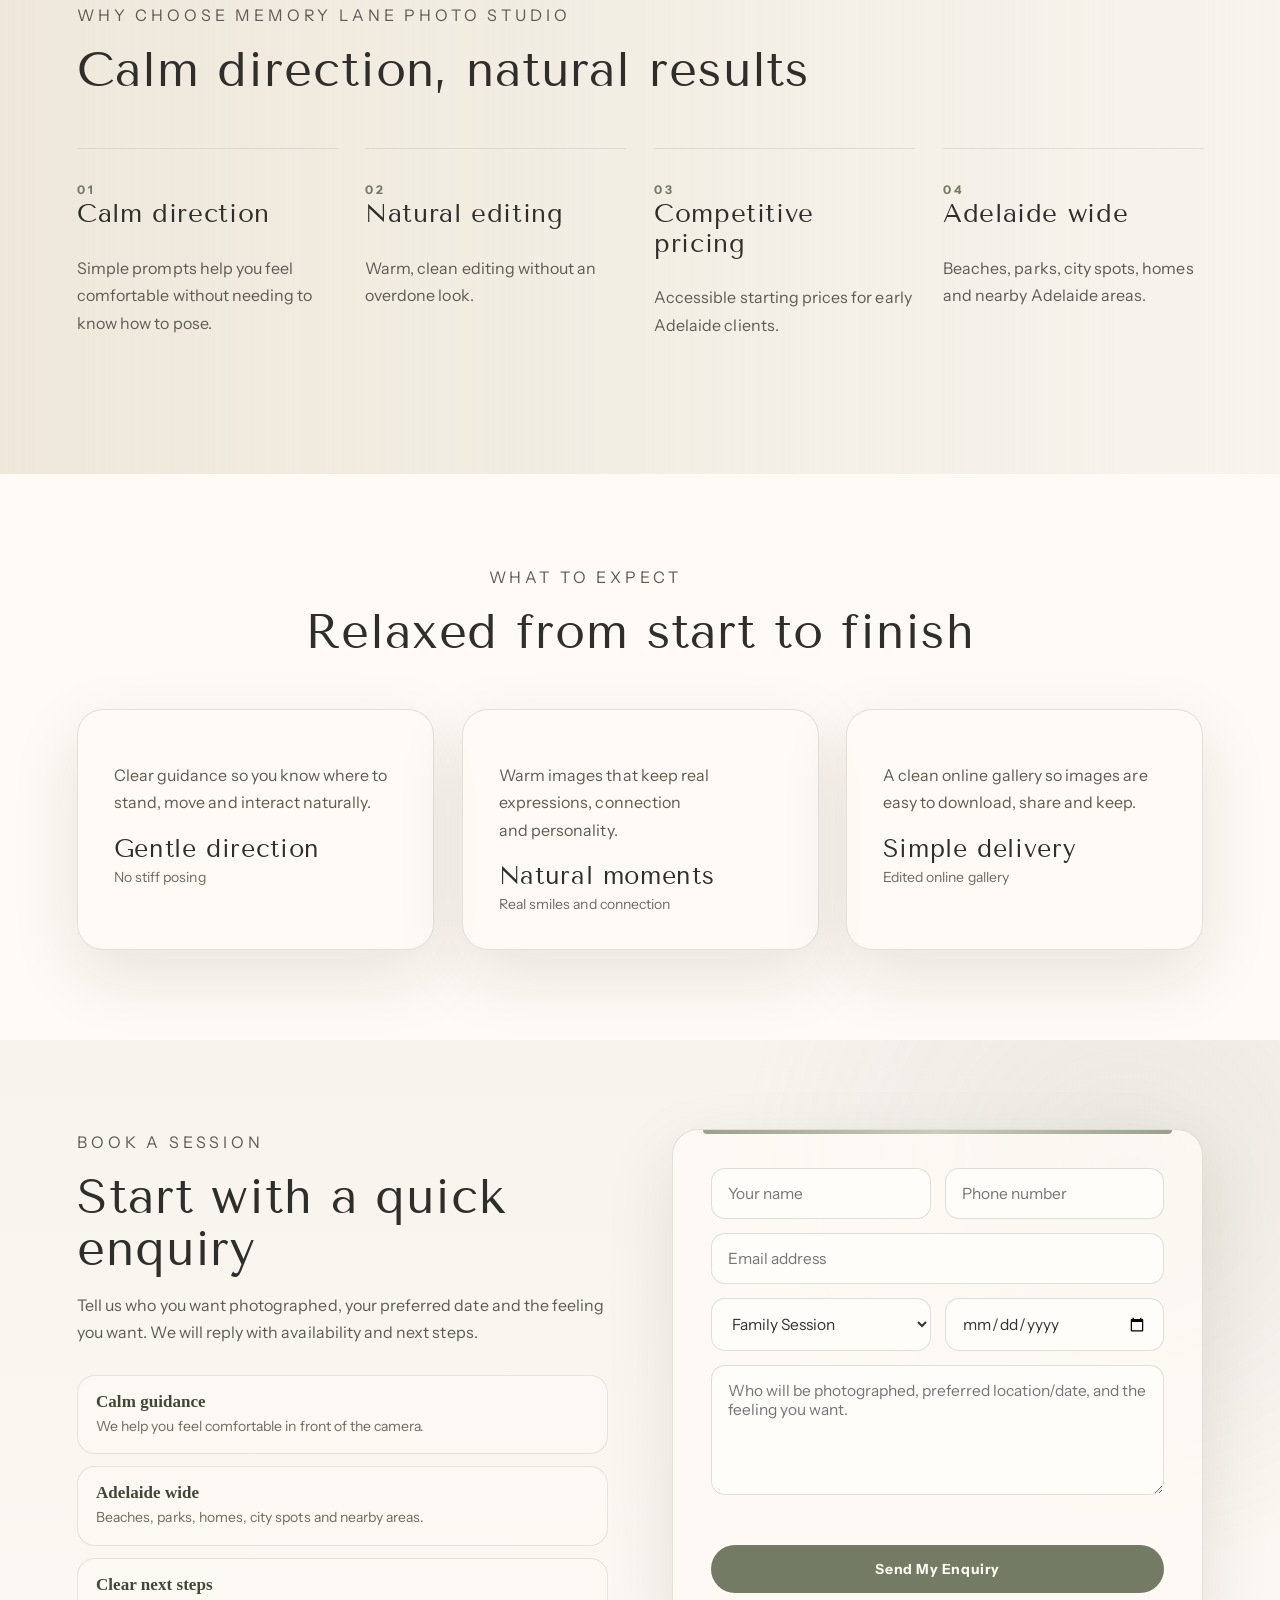
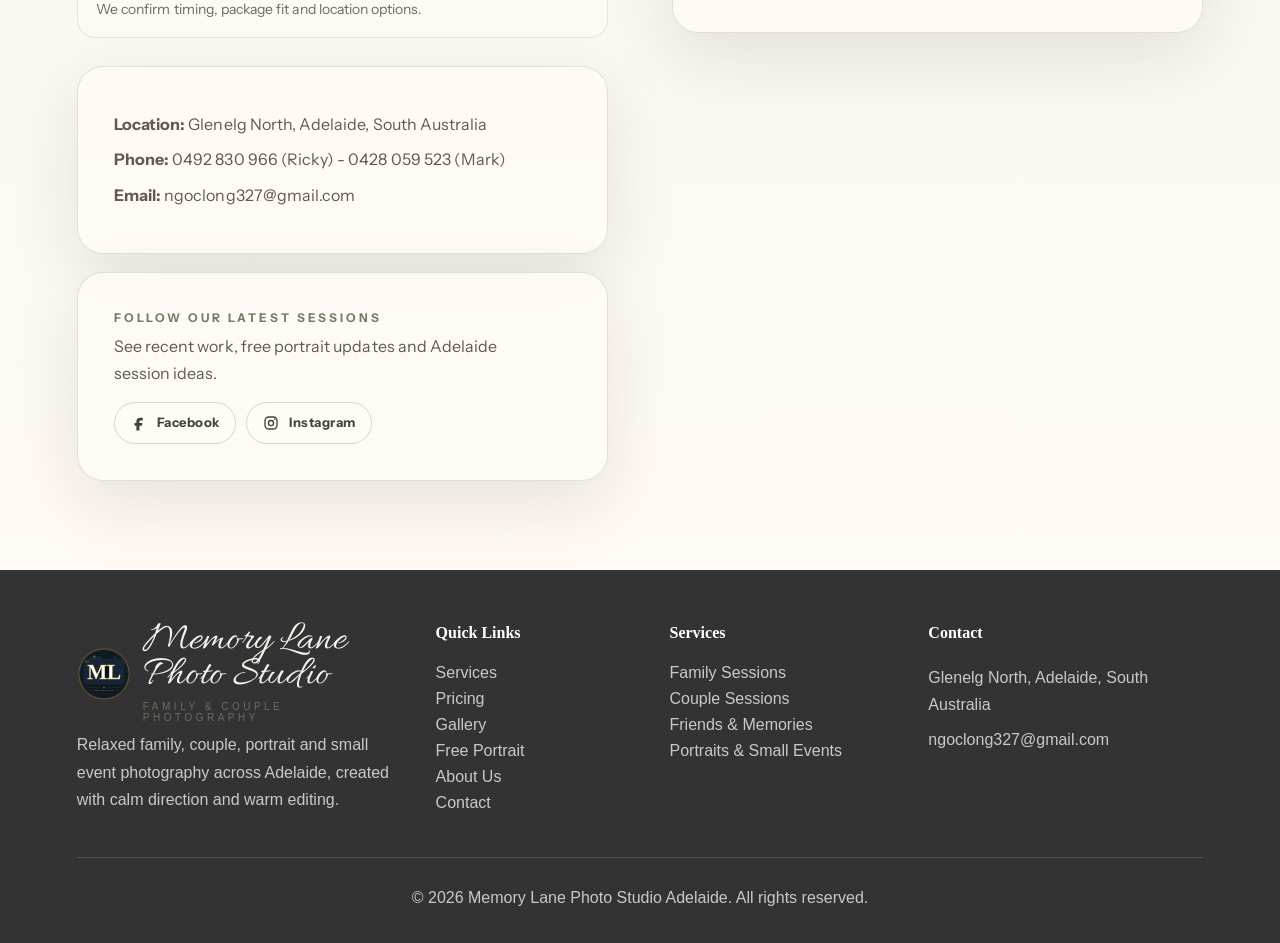
==== commit 5ea8950a: "Load staged AI chat widget on website" ====
--- a/index.html
+++ b/index.html
@@ -511,6 +511,8 @@
   <script src="https://cdn.jsdelivr.net/npm/@supabase/supabase-js@2"></script>
   <script src="js/supabase.js?v=20260701-site-clean-reveal"></script>
   <script src="js/main.js?v=20260728-mobile-gallery-grid"></script>
+  <link rel="stylesheet" href="css/ai-chat.css?v=1">
+  <script src="js/ai-chat.js?v=1" defer></script>
 
   <script>
     (function () {
--- a/css/style.css
+++ b/css/style.css
@@ -7809,3 +7809,140 @@
     padding: 26px 22px 30px;
   }
 }
+
+/* =========================================================
+   ABOUT US - AWARD / RECOGNITION SECTION - 20261002
+   ========================================================= */
+.about-polish-award {
+  background:
+    radial-gradient(circle at 12% 18%, rgba(214, 173, 96, 0.14), transparent 32%),
+    linear-gradient(180deg, #fffaf5 0%, #f7f4ee 100%);
+}
+
+.about-polish-award-card {
+  display: grid;
+  grid-template-columns: minmax(300px, 1.05fr) minmax(0, 1fr);
+  gap: clamp(28px, 4vw, 54px);
+  align-items: stretch;
+  padding: clamp(20px, 2.4vw, 28px);
+  border: 1px solid rgba(123, 130, 107, 0.16);
+  border-radius: 36px;
+  background: rgba(255, 250, 245, 0.7);
+  box-shadow: 0 24px 70px rgba(42, 31, 24, 0.1);
+}
+
+.about-polish-award-media {
+  position: relative;
+  min-height: 280px;
+  overflow: hidden;
+  border-radius: 26px;
+  background: #e9e1d4;
+}
+
+.about-polish-award-media img {
+  display: block;
+  width: 100%;
+  height: 100%;
+  object-fit: cover;
+}
+
+.about-polish-award-ribbon {
+  position: absolute;
+  top: 16px;
+  left: 16px;
+  z-index: 1;
+  padding: 7px 14px;
+  border-radius: 999px;
+  background: rgba(47, 46, 43, 0.72);
+  color: #fffaf5;
+  font-family: var(--site-body-font, "Instrument Sans", Arial, sans-serif);
+  font-size: 11px;
+  font-weight: 800;
+  letter-spacing: 0.1em;
+  text-transform: uppercase;
+}
+
+.about-polish-award-copy {
+  display: flex;
+  flex-direction: column;
+  justify-content: center;
+  padding: clamp(10px, 2vw, 22px);
+}
+
+.about-polish-award-copy .eyebrow {
+  color: var(--site-sage, #747b65);
+  font-family: var(--site-body-font, "Instrument Sans", Arial, sans-serif);
+  font-size: 12px;
+  font-weight: 800;
+  letter-spacing: 0.24em;
+  text-transform: uppercase;
+}
+
+.about-polish-award-copy h2 {
+  margin: 10px 0 18px;
+  font-family: var(--site-heading-font, "Tenor Sans", Georgia, serif);
+  color: var(--site-ink, #2f2e2b);
+  font-weight: 400;
+  font-size: clamp(30px, 3.4vw, 46px);
+  line-height: 1.08;
+  letter-spacing: 0.018em;
+}
+
+.about-polish-award-copy p {
+  max-width: 560px;
+  margin: 0 0 14px;
+  color: var(--site-muted, #5f5a53);
+  font-family: var(--site-body-font, "Instrument Sans", Arial, sans-serif);
+  font-size: clamp(16px, 1.1vw, 17.5px);
+  line-height: 1.72;
+}
+
+.about-polish-award-facts {
+  display: grid;
+  grid-template-columns: repeat(3, minmax(0, 1fr));
+  gap: 12px;
+  margin-top: 18px;
+}
+
+.about-polish-award-facts div {
+  padding: 14px;
+  border: 1px solid rgba(123, 130, 107, 0.16);
+  border-radius: 18px;
+  background: rgba(255, 255, 255, 0.62);
+}
+
+.about-polish-award-facts span {
+  display: block;
+  margin-bottom: 6px;
+  color: var(--site-sage, #747b65);
+  font-family: var(--site-body-font, "Instrument Sans", Arial, sans-serif);
+  font-size: 11px;
+  font-weight: 800;
+  letter-spacing: 0.1em;
+  text-transform: uppercase;
+}
+
+.about-polish-award-facts strong {
+  display: block;
+  color: var(--site-ink, #2f2e2b);
+  font-family: var(--site-body-font, "Instrument Sans", Arial, sans-serif);
+  font-size: 14px;
+  font-weight: 700;
+  line-height: 1.35;
+}
+
+@media (max-width: 980px) {
+  .about-polish-award-card {
+    grid-template-columns: 1fr;
+  }
+
+  .about-polish-award-media {
+    min-height: 320px;
+  }
+}
+
+@media (max-width: 600px) {
+  .about-polish-award-facts {
+    grid-template-columns: 1fr;
+  }
+}
--- a/css/ai-chat.css
+++ b/css/ai-chat.css
@@ -0,0 +1,19 @@
+/* Isolated Memory Lane AI chat widget */
+.ml-chat-launcher{position:fixed;right:20px;bottom:20px;z-index:9990;background:#234b45;color:#fff;border:1px solid #52736b;border-radius:99px;padding:14px 20px;font:600 14px Inter,system-ui,sans-serif;box-shadow:0 7px 26px #0003;cursor:pointer}
+.ml-chat-launcher:hover{background:#163b35}.ml-chat-launcher:focus-visible,.ml-chat-panel button:focus-visible,.ml-chat-panel textarea:focus-visible{outline:3px solid #83b5a8;outline-offset:2px}
+.ml-chat-panel{position:fixed;right:20px;bottom:83px;width:min(385px,calc(100vw - 28px));height:min(590px,calc(100dvh - 115px));z-index:9991;display:flex;flex-direction:column;background:#fff;color:#263b35;border:1px solid #d9e0dc;border-radius:17px;box-shadow:0 15px 60px #0004;overflow:hidden;font:14px/1.5 Inter,system-ui,sans-serif}
+.ml-chat-panel[hidden],.ml-chat-launcher[hidden]{display:none!important}.ml-chat-head{background:#234b45;color:white;padding:14px 16px;display:flex;justify-content:space-between;align-items:center;gap:10px}
+.ml-chat-head strong{font-size:16px;display:block}.ml-chat-head small{font-size:11px;color:#d3e0d9;display:block}
+.ml-chat-close{border:0;background:transparent;color:white;font-size:27px;cursor:pointer;padding:0 6px}
+.ml-chat-notice{font-size:11px;color:#465e56;background:#eff5f2;padding:8px 12px;margin:0}
+.ml-chat-log{flex:1;overflow-y:auto;padding:13px;display:flex;flex-direction:column;gap:10px}
+.ml-chat-bubble{max-width:89%;border-radius:12px;padding:10px 12px;overflow-wrap:anywhere;white-space:pre-wrap}
+.ml-chat-bubble.assistant{align-self:flex-start;background:#eef3f1;color:#253b34}
+.ml-chat-bubble.user{align-self:flex-end;background:#234b45;color:#fff}
+.ml-chat-bubble.system{align-self:center;background:#fff3df;color:#764921;font-size:12px}
+.ml-chat-compose{padding:12px;border-top:1px solid #e4eae6;display:flex;flex-direction:column;gap:8px}
+.ml-chat-compose textarea{box-sizing:border-box;width:100%;min-height:48px;max-height:112px;resize:vertical;border:1px solid #b9cec4;border-radius:9px;padding:10px;color:#263b35;font:inherit;background:#fff}
+.ml-chat-send{background:#234b45;color:white;border:0;border-radius:9px;padding:10px 18px;font:600 13px Inter,system-ui,sans-serif;cursor:pointer}
+.ml-chat-send:disabled{opacity:.5;cursor:not-allowed}.ml-chat-controls{display:flex;align-items:center;justify-content:space-between;gap:8px}
+.ml-chat-privacy{font-size:11px;color:#61746b}.ml-chat-turnstile:empty{display:none}
+@media(max-width:520px){.ml-chat-launcher{right:14px;bottom:14px}.ml-chat-panel{right:0;bottom:0;width:100%;height:100dvh;max-height:100dvh;border-radius:0}}
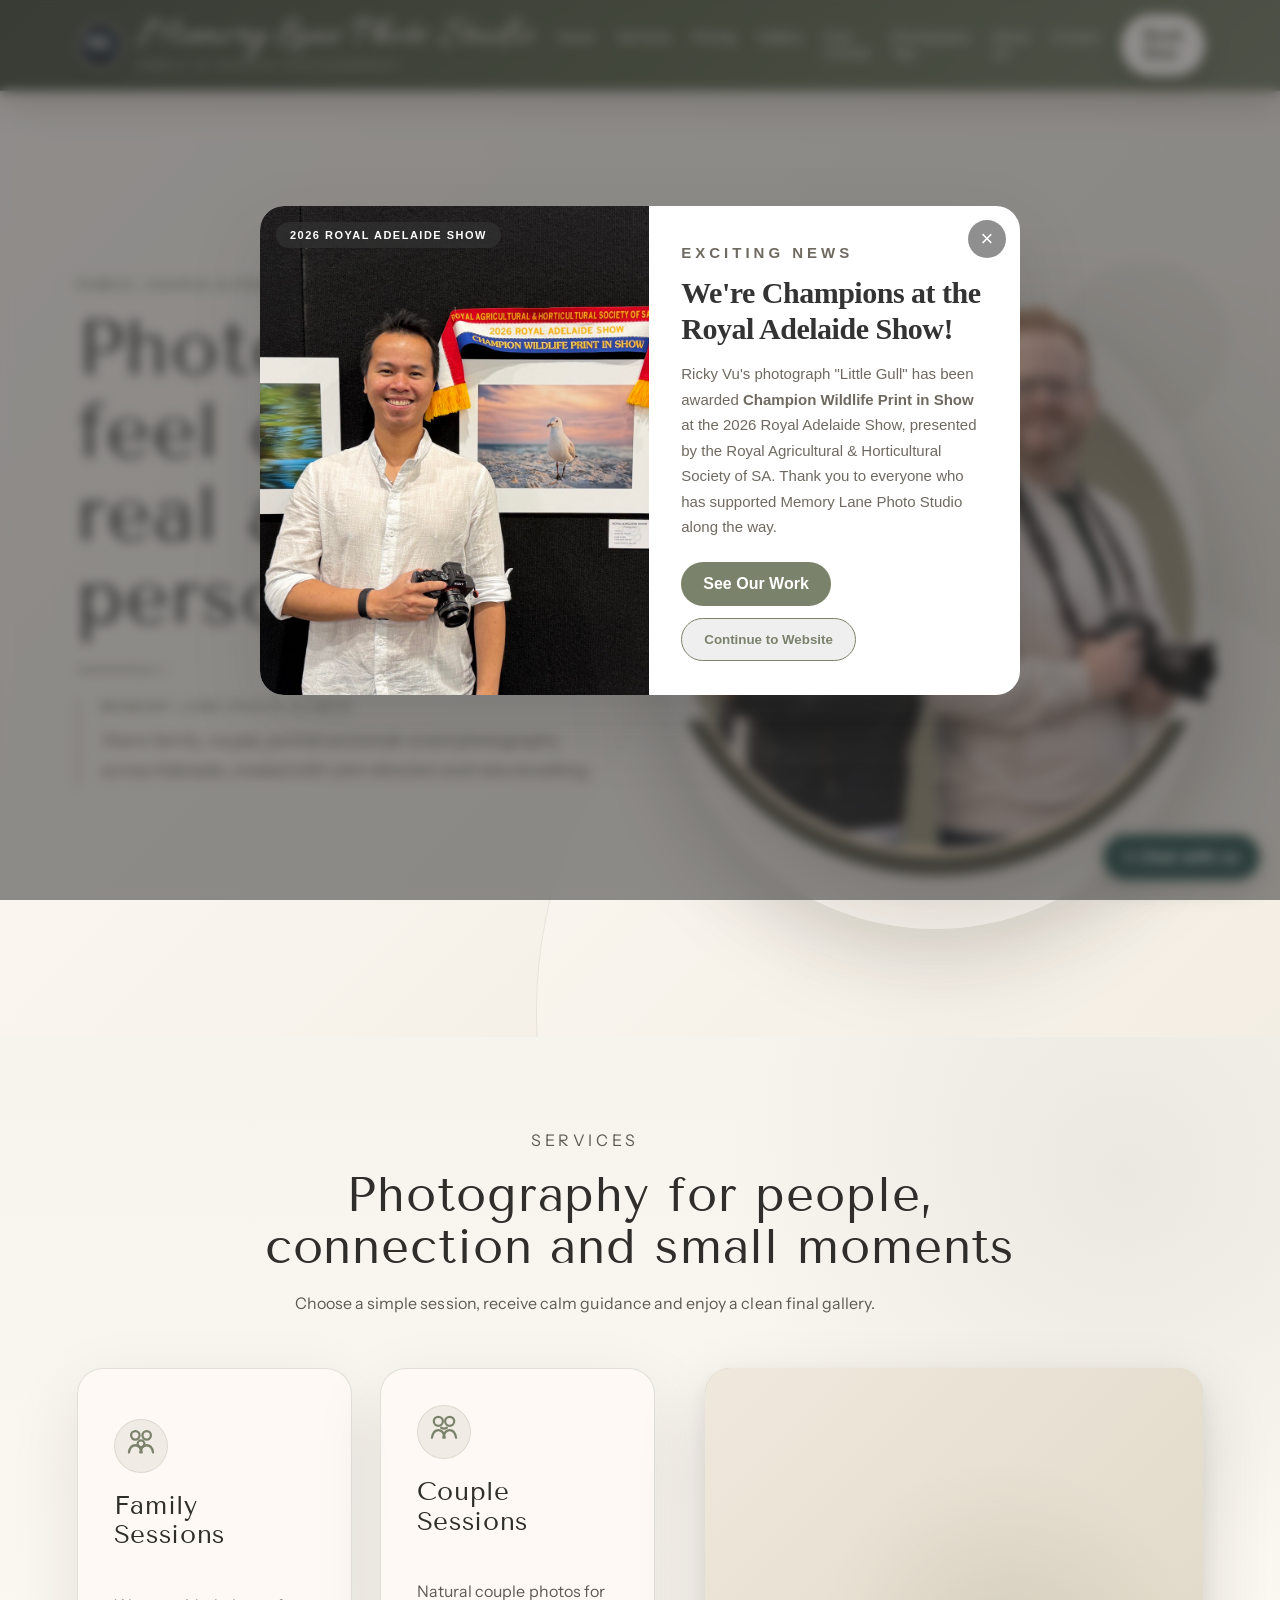
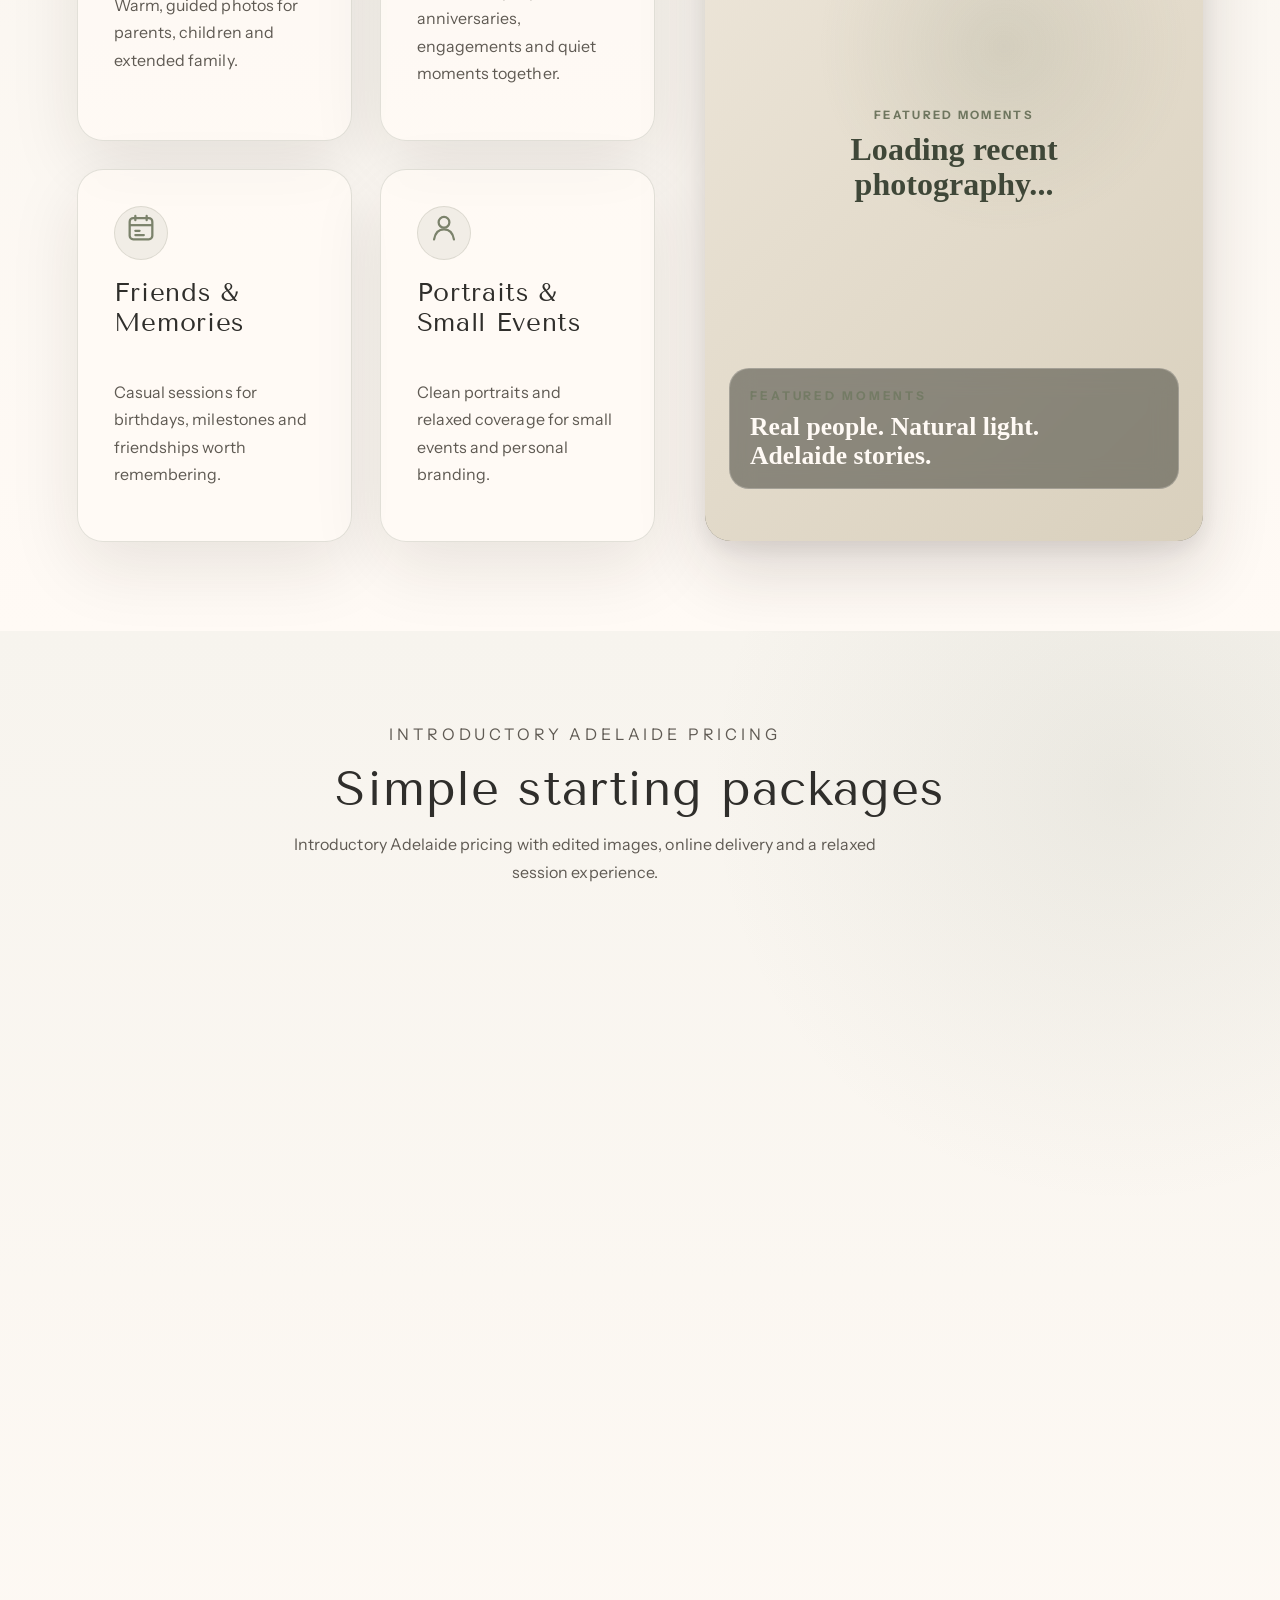
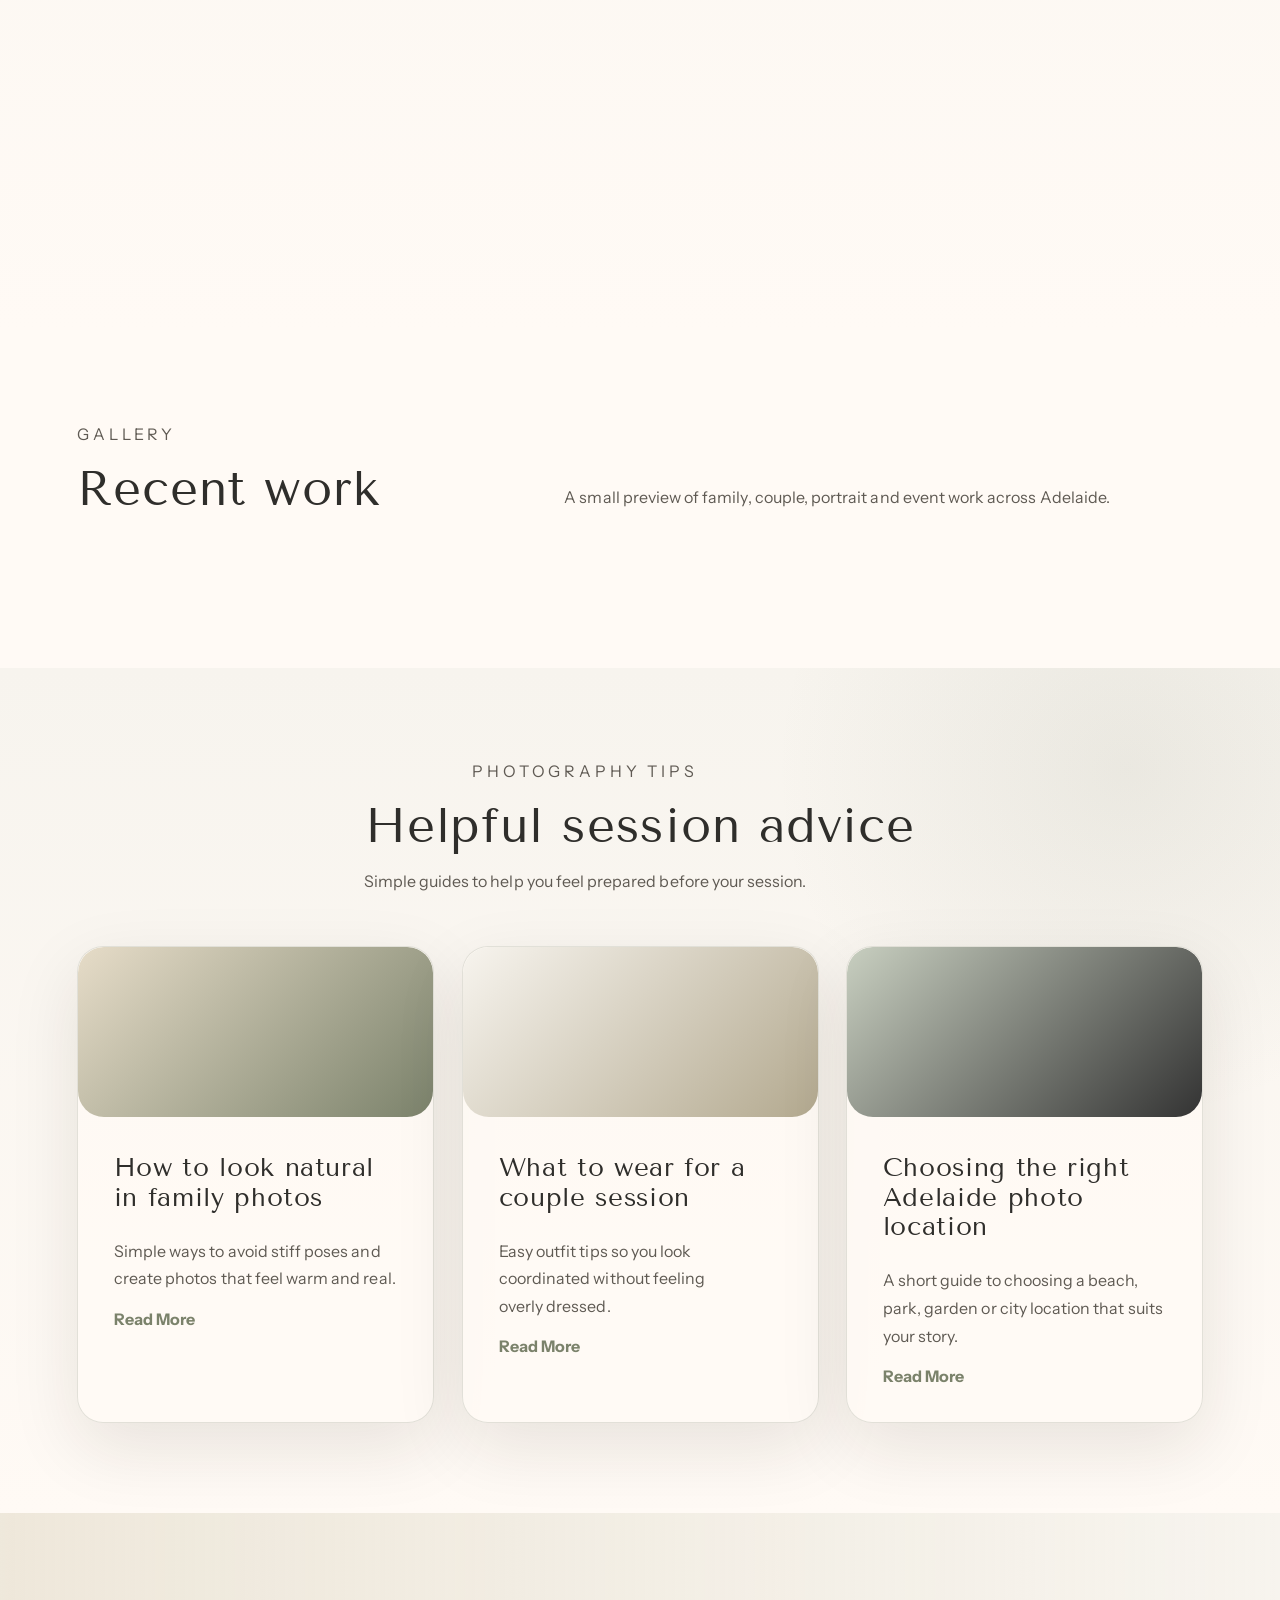
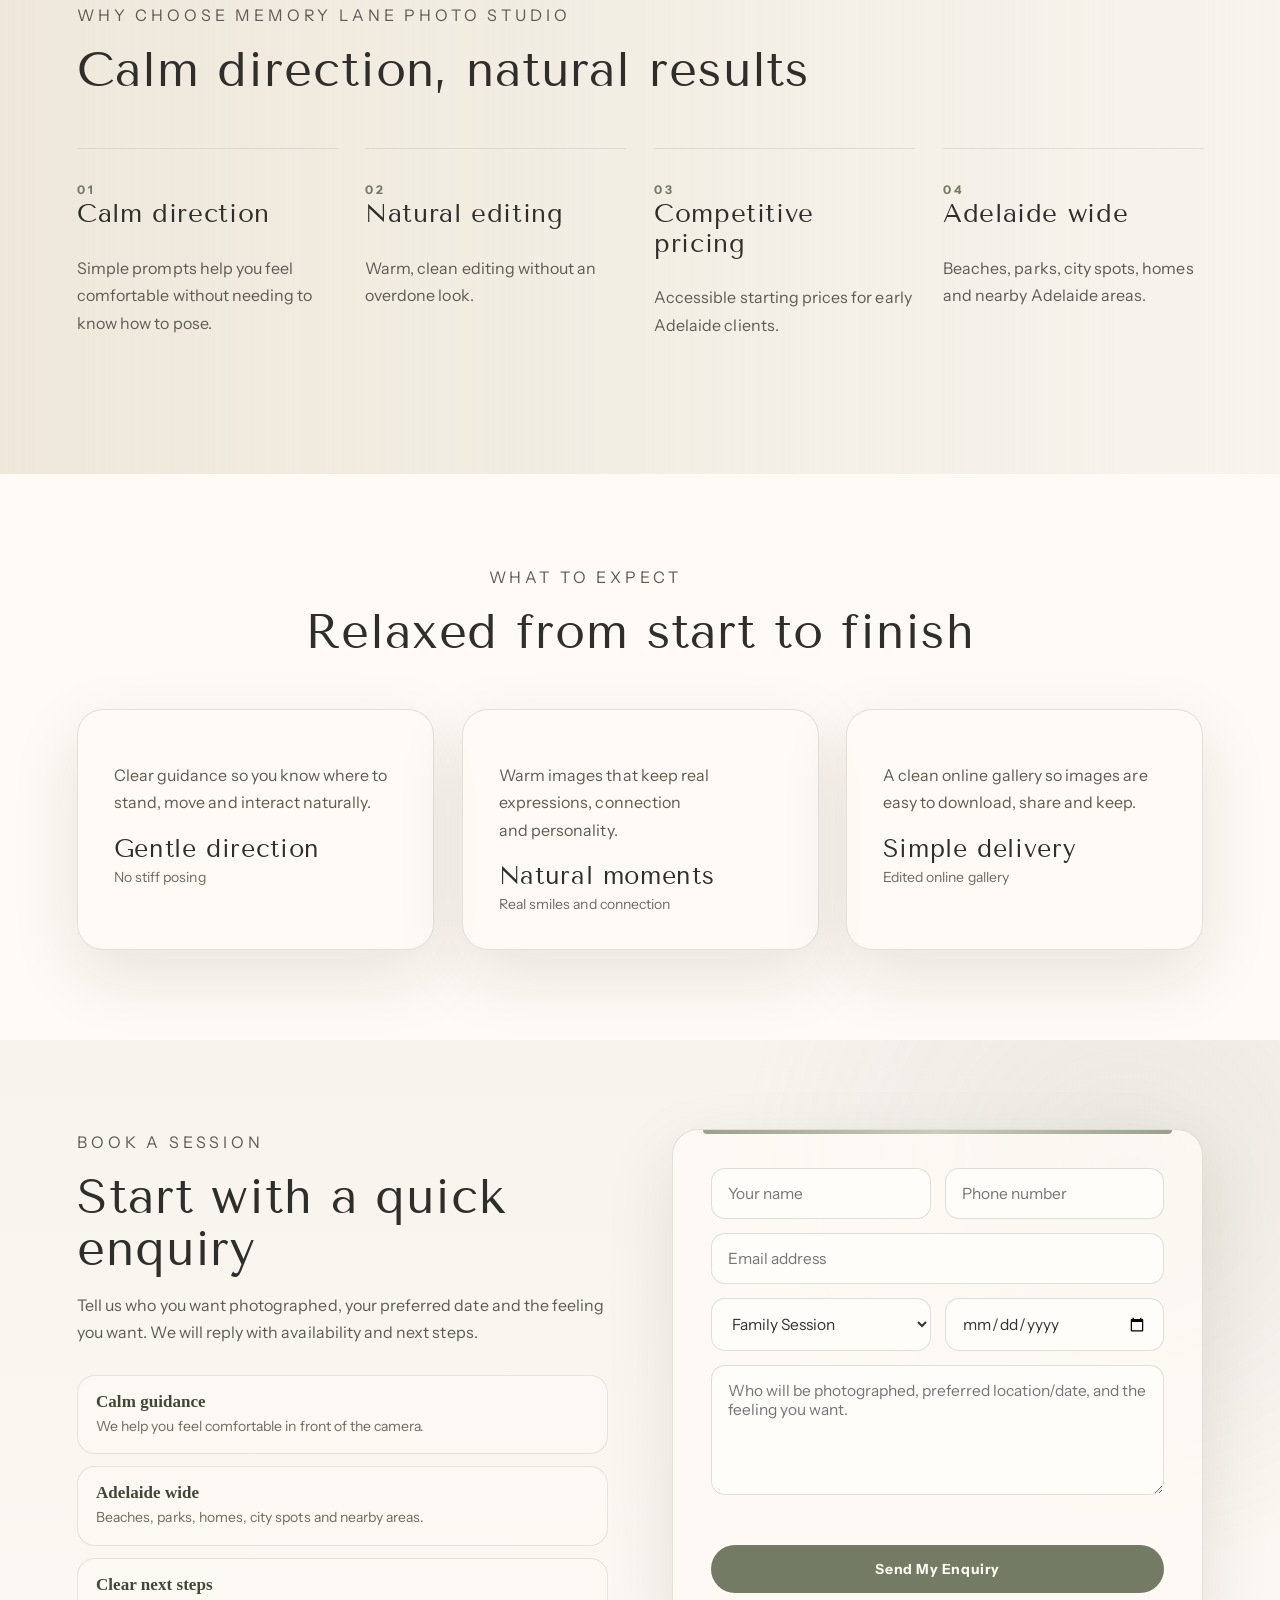
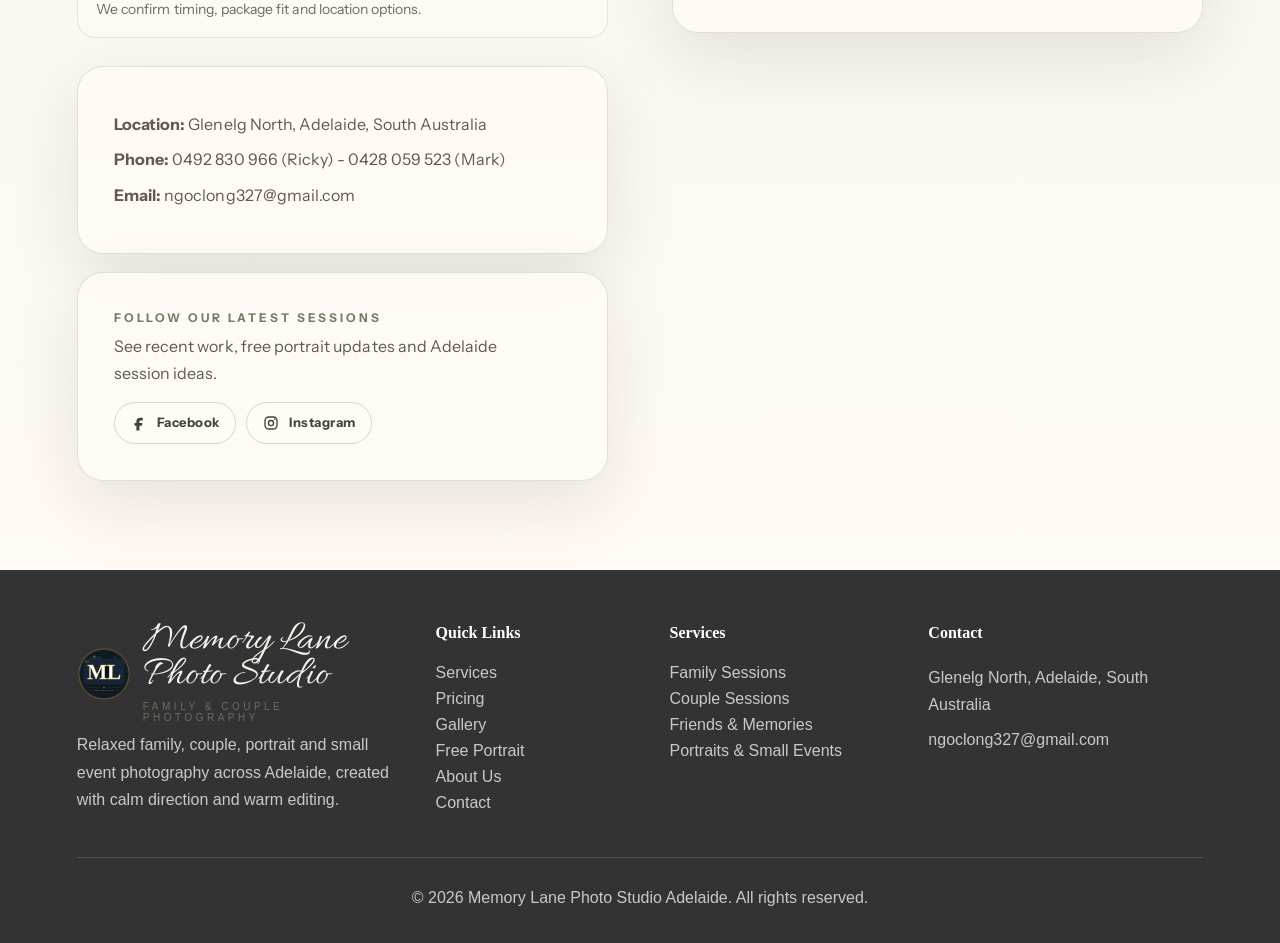
==== commit 81d9e159: "Refresh preview script versions for staging-safe assets" ====
--- a/index.html
+++ b/index.html
@@ -509,8 +509,8 @@
   </footer>
 
   <script src="https://cdn.jsdelivr.net/npm/@supabase/supabase-js@2"></script>
-  <script src="js/supabase.js?v=20260701-site-clean-reveal"></script>
-  <script src="js/main.js?v=20260728-mobile-gallery-grid"></script>
+  <script src="js/supabase.js?v=20261127-preview-staging"></script>
+  <script src="js/main.js?v=20261127-preview-safety"></script>
   <link rel="stylesheet" href="css/ai-chat.css?v=1">
   <script src="js/ai-chat.js?v=1" defer></script>
 
